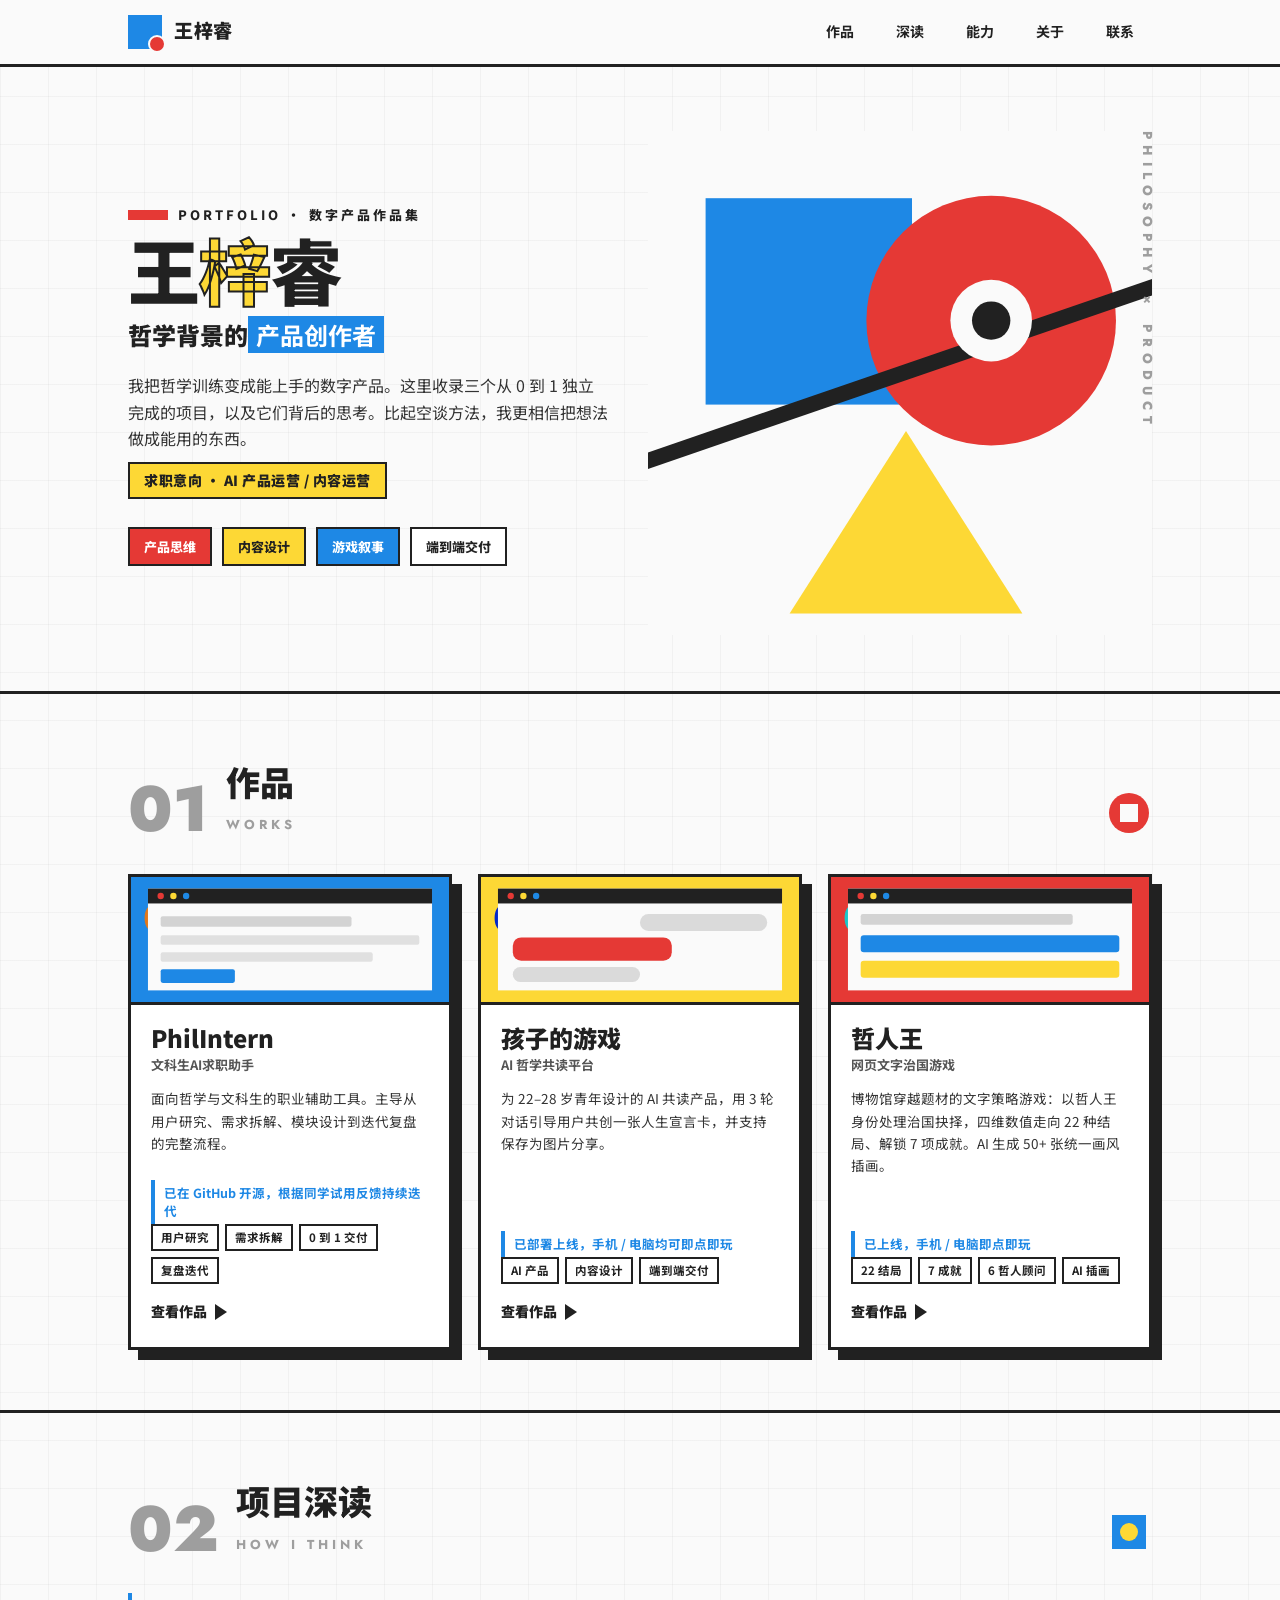
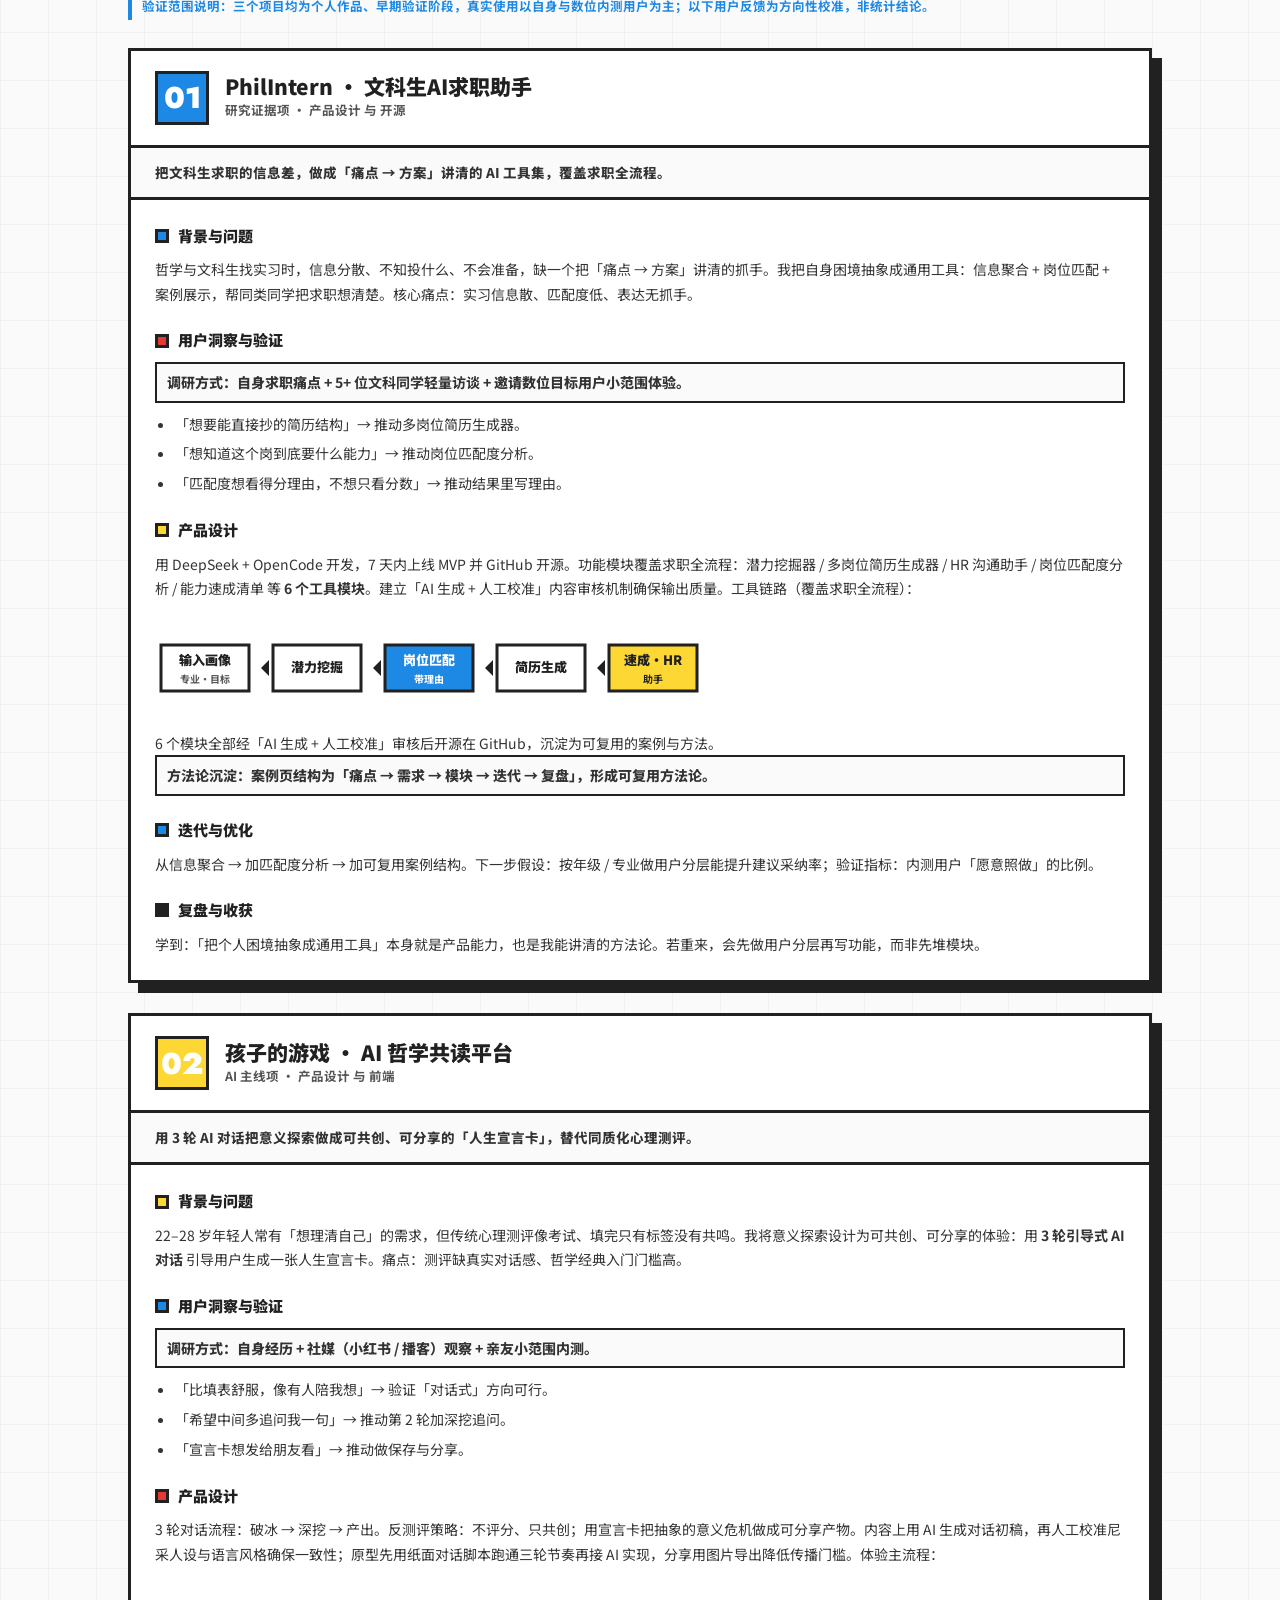
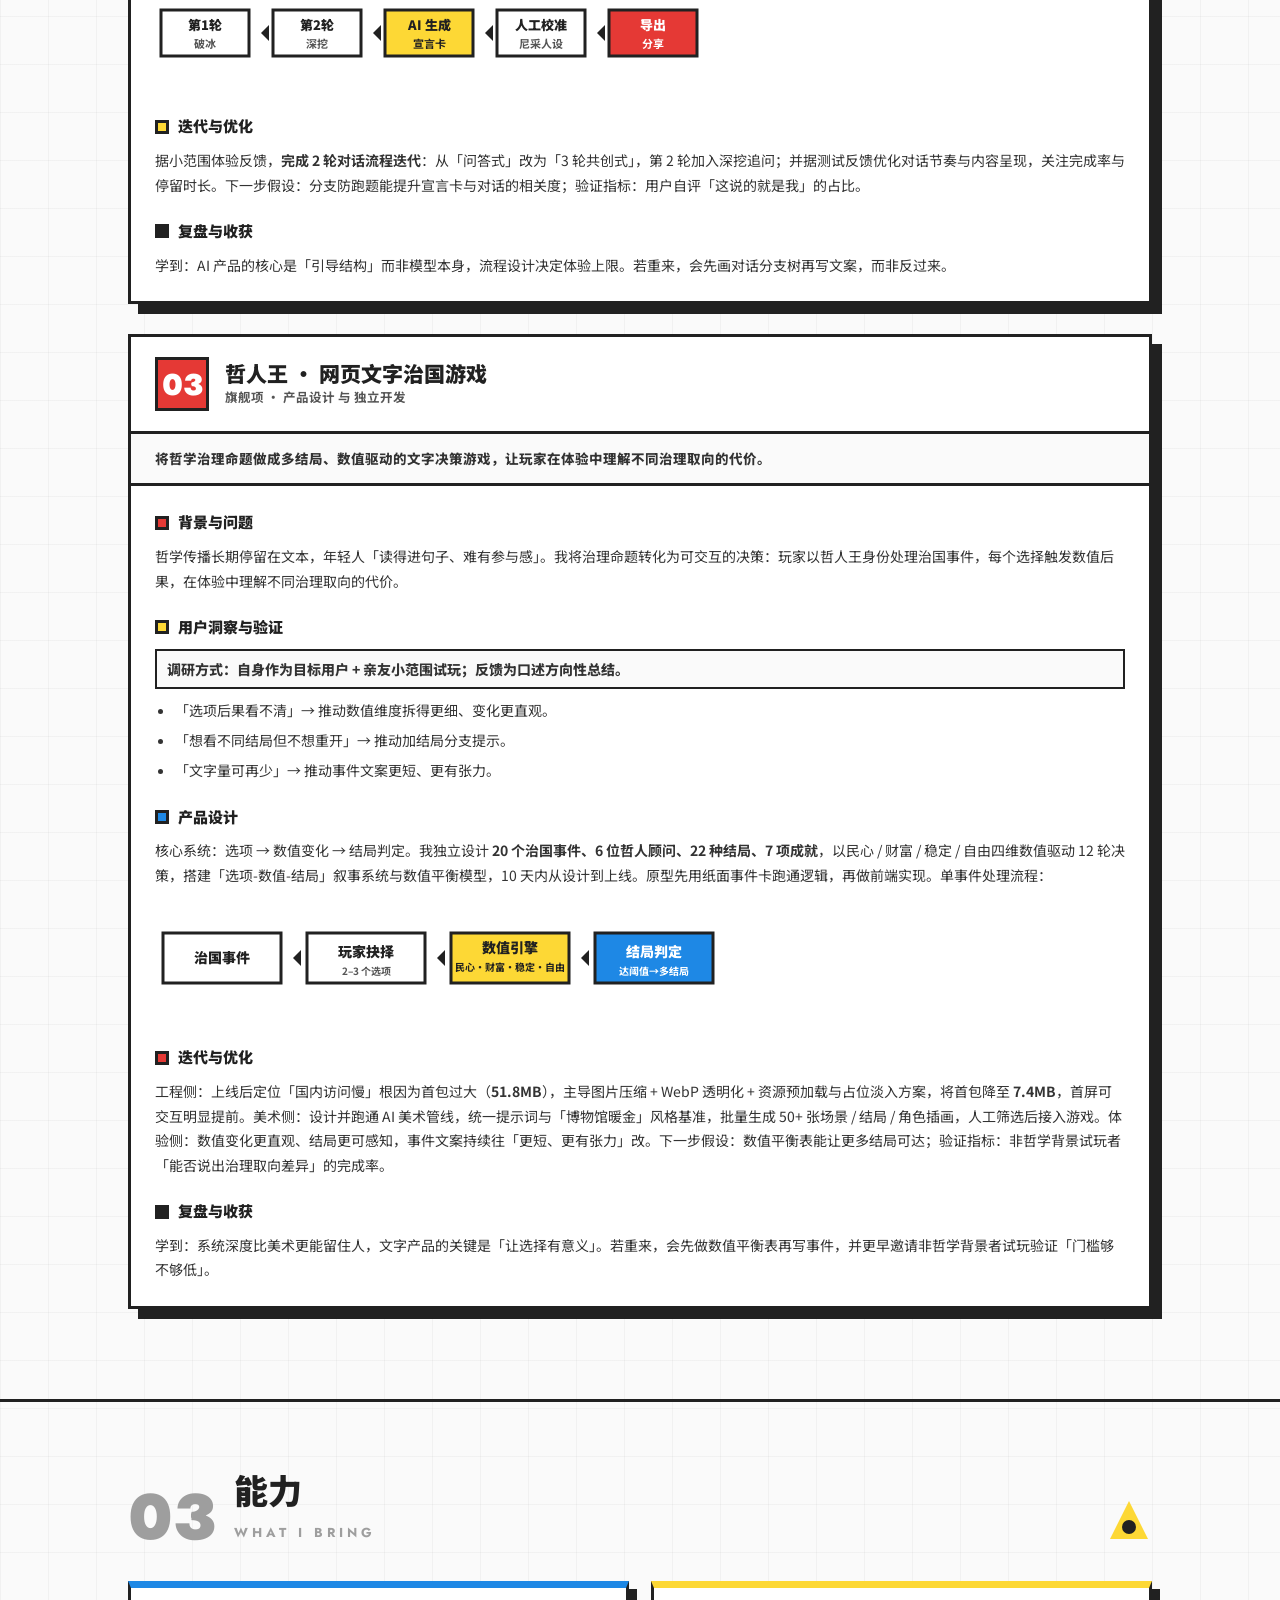
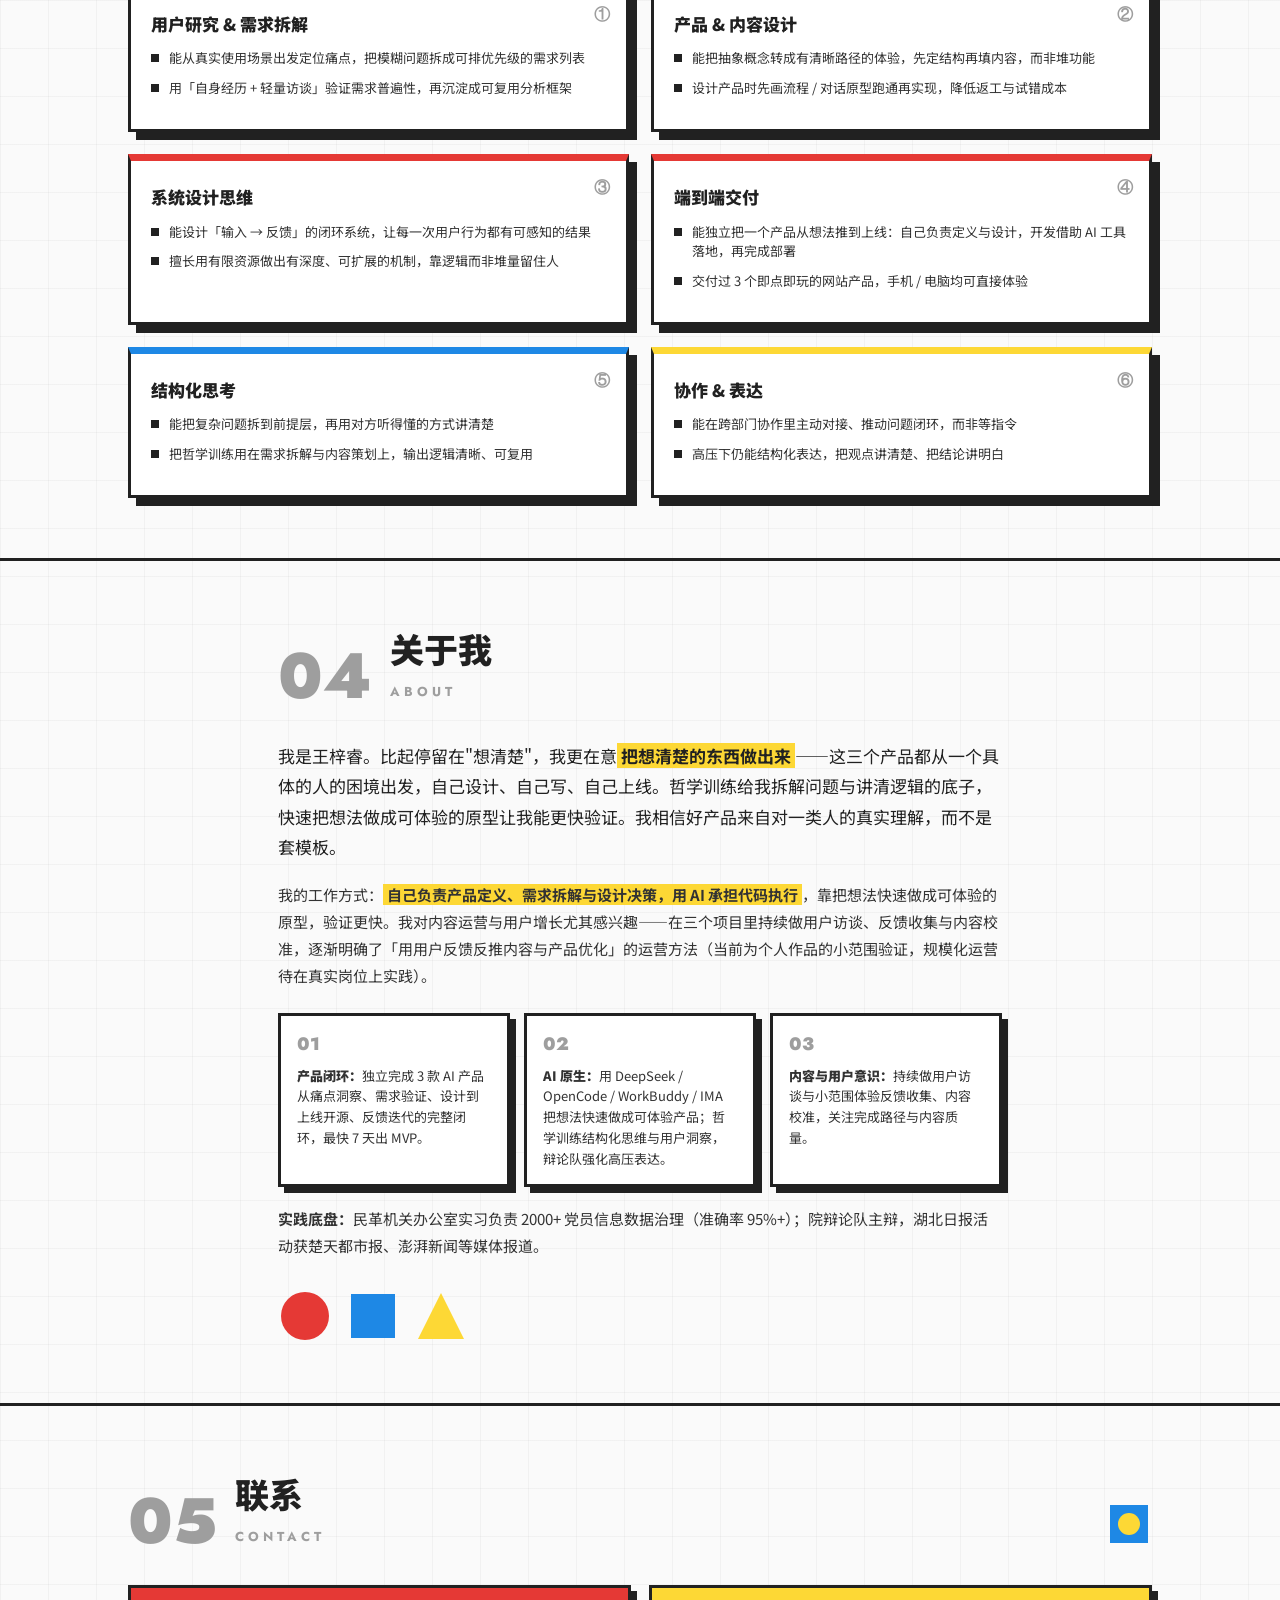
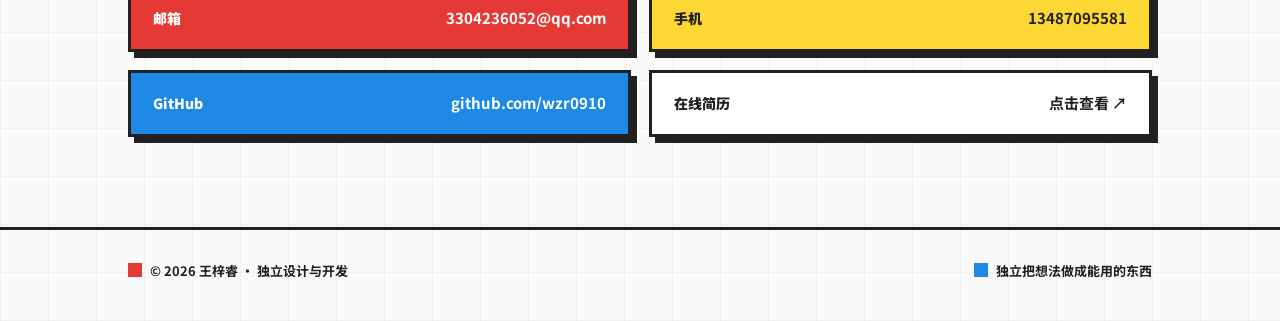
==== index.html @ 46f7797e "哲人王：21结局→22结局" ====
<!DOCTYPE html>
<html lang="zh-CN">
<head>
<meta charset="UTF-8" />
<meta name="viewport" content="width=device-width, initial-scale=1.0" />
<title>王梓睿 · 作品集</title>
<meta name="description" content="哲学背景的产品创作者，独立设计与开发三个从 0 到 1 的数字产品：PhilIntern 文科生AI求职助手、孩子的游戏 AI 共读、哲人王文字策略游戏。收录每个项目的背景、设计过程与复盘。" />
<link rel="icon" href="data:image/svg+xml,<svg xmlns='http://www.w3.org/2000/svg' viewBox='0 0 48 48'><rect width='48' height='48' fill='%23FAFAFA'/><rect x='8' y='8' width='22' height='22' fill='%231E88E5'/><circle cx='34' cy='34' r='10' fill='%23E53935'/></svg>" />
<link rel="preconnect" href="https://fonts.googleapis.com">
<link rel="preconnect" href="https://fonts.gstatic.com" crossorigin>
<link href="https://fonts.googleapis.com/css2?family=Jost:wght@400;500;600;700;800;900&family=Noto+Sans+SC:wght@400;500;700;900&display=swap" rel="stylesheet">
<style>
  :root{
    --red:#E53935; --yellow:#FDD835; --blue:#1E88E5;
    --ink:#212121; --paper:#FAFAFA; --gray:#9E9E9E;
  }
  *{box-sizing:border-box;margin:0;padding:0;}
  html{-webkit-text-size-adjust:100%;scroll-behavior:smooth;}
  body{
    background:var(--paper); color:var(--ink);
    font-family:"Noto Sans SC",-apple-system,BlinkMacSystemFont,"PingFang SC","Microsoft YaHei",sans-serif;
    line-height:1.65; -webkit-font-smoothing:antialiased; overflow-x:hidden;
    /* 严格网格系统：极淡参考线 */
    background-image:
      linear-gradient(rgba(33,33,33,.04) 1px, transparent 1px),
      linear-gradient(90deg, rgba(33,33,33,.04) 1px, transparent 1px);
    background-size:48px 48px;
  }
  .jost{font-family:"Jost","Noto Sans SC",sans-serif;}
  a{color:inherit;text-decoration:none;}
  .wrap{max-width:1080px;margin:0 auto;padding:0 28px;}

  /* ===== NAV ===== */
  .nav{position:sticky;top:0;z-index:30;background:var(--paper);border-bottom:3px solid var(--ink);}
  .nav-in{display:flex;align-items:center;justify-content:space-between;height:64px;}
  .brand{display:flex;align-items:center;gap:12px;font-weight:900;font-size:19px;letter-spacing:.5px;}
  .mark{width:34px;height:34px;position:relative;flex:none;}
  .mark .sq{position:absolute;inset:0;background:var(--blue);}
  .mark .ci{position:absolute;width:18px;height:18px;border-radius:50%;background:var(--red);right:-4px;bottom:-4px;border:2px solid var(--paper);}
  .brand-name{font-family:"Jost","Noto Sans SC",sans-serif;}
  .links{display:flex;gap:6px;}
  .links a{padding:9px 18px;font-weight:700;font-size:14px;position:relative;}
  .links a:hover{background:var(--yellow);}

  /* ===== HERO ===== */
  .hero{padding:64px 0 56px;position:relative;}
  .hero-in{display:grid;grid-template-columns:1fr 1.05fr;gap:40px;align-items:center;}
  .kicker{display:inline-flex;align-items:center;gap:10px;font-weight:800;font-size:13px;letter-spacing:3px;text-transform:uppercase;}
  .kicker .bar{width:40px;height:10px;background:var(--red);}
  .hero h1{font-family:"Jost","Noto Sans SC",sans-serif;font-weight:900;font-size:clamp(42px,6.5vw,72px);line-height:.98;letter-spacing:-1px;margin:14px 0 4px;}
  .hero h1 .yl{color:var(--yellow);-webkit-text-stroke:2px var(--ink);}
  .role-line{font-size:clamp(18px,2.4vw,24px);font-weight:900;margin-bottom:18px;}
  .role-line b{background:var(--blue);color:#fff;padding:1px 8px;}
  .lead{font-size:16px;max-width:480px;color:#333;}
  .tags{display:flex;gap:10px;flex-wrap:wrap;margin-top:26px;}
  .tag{font-weight:800;font-size:13px;padding:7px 14px;border:2px solid var(--ink);}
  .tag.r{background:var(--red);color:#fff;border-color:var(--ink);}
  .tag.y{background:var(--yellow);}
  .tag.b{background:var(--blue);color:#fff;}
  .tag.w{background:#fff;}
  .hero-art{position:relative;aspect-ratio:1/1;}
  .hero-art svg{width:100%;height:100%;display:block;}
  /* 侧边竖排文字 */
  .vtext{position:absolute;right:-6px;top:0;writing-mode:vertical-rl;font-family:"Jost",sans-serif;font-weight:800;letter-spacing:6px;font-size:13px;color:var(--gray);}

  /* ===== SECTION ===== */
  .sec{padding:60px 0;border-top:3px solid var(--ink);position:relative;}
  .sec-head{display:flex;align-items:flex-end;gap:18px;margin-bottom:38px;}
  .sec-no{font-family:"Jost",sans-serif;font-weight:900;font-size:clamp(40px,6vw,64px);line-height:.8;color:var(--gray);}
  .sec-tt{font-size:clamp(24px,3.4vw,34px);font-weight:900;}
  .sec-tt .en{display:block;font-family:"Jost",sans-serif;font-weight:700;font-size:13px;letter-spacing:4px;color:var(--gray);text-transform:uppercase;margin-top:4px;}
  .sec-shape{margin-left:auto;width:46px;height:46px;flex:none;}

  /* ===== WORKS ===== */
  .grid{display:grid;grid-template-columns:repeat(3,1fr);gap:26px;}
  .card{background:#fff;border:3px solid var(--ink);display:flex;flex-direction:column;
        box-shadow:10px 10px 0 var(--ink);transition:transform .18s ease, box-shadow .18s ease;}
  .card:hover{transform:translate(-4px,-4px);box-shadow:16px 16px 0 var(--ink);}
  .card-top{height:128px;position:relative;overflow:hidden;border-bottom:3px solid var(--ink);}
  .card-top .num{position:absolute;top:8px;left:12px;font-family:"Jost",sans-serif;font-weight:900;font-size:40px;color:#fff;mix-blend-mode:difference;}
  .card-body{padding:20px 20px 24px;display:flex;flex-direction:column;flex:1;}
  .card .ttl{font-size:24px;font-weight:900;line-height:1.1;}
  .card .sub{font-size:13px;font-weight:700;color:#555;margin:3px 0 12px;}
  .card .desc{font-size:13.5px;color:#333;flex:1;margin-bottom:14px;}
  .chips{display:flex;flex-wrap:wrap;gap:6px;margin-bottom:16px;}
  .chips span{font-size:11.5px;font-weight:700;border:2px solid var(--ink);padding:2px 8px;}
  .go{font-weight:900;font-size:14px;display:inline-flex;align-items:center;gap:8px;align-self:flex-start;}
  .go .ar{width:0;height:0;border-top:8px solid transparent;border-bottom:8px solid transparent;border-left:12px solid var(--ink);}

  /* ===== CAPS ===== */
  .grid-caps{display:grid;grid-template-columns:repeat(2,1fr);gap:22px;}
  .cap{background:#fff;border:3px solid var(--ink);border-top-width:7px;padding:22px 20px;position:relative;box-shadow:8px 8px 0 var(--ink);}
  .cap:hover{transform:translate(-3px,-3px);box-shadow:12px 12px 0 var(--ink);}
  .cap:nth-child(1){border-top-color:var(--blue);}
  .cap:nth-child(2){border-top-color:var(--yellow);}
  .cap:nth-child(3){border-top-color:var(--red);}
  .cap:nth-child(4){border-top-color:var(--red);}
  .cap:nth-child(5){border-top-color:var(--blue);}
  .cap:nth-child(6){border-top-color:var(--yellow);}
  .cap h4{font-size:17px;font-weight:900;margin-bottom:10px;}
  .cap ul{list-style:none;margin-top:2px;}
  .cap li{position:relative;padding-left:18px;font-size:13px;color:#333;margin-bottom:10px;line-height:1.5;}
  .cap li::before{content:"";position:absolute;left:0;top:6px;width:8px;height:8px;background:var(--ink);}
  .cap .idx{position:absolute;top:14px;right:16px;font-family:"Jost",sans-serif;font-weight:900;font-size:16px;color:var(--gray);}

  /* ===== ABOUT ===== */
  .about-in{max-width:780px;}
  .about p{font-size:17px;line-height:1.8;}
  .about .hl{background:var(--yellow);padding:0 4px;font-weight:700;}
  .about .acc{display:flex;gap:14px;flex-wrap:wrap;margin-top:30px;}
  .about .acc .b{width:54px;height:54px;flex:none;}

  /* ===== CONTACT ===== */
  .crows{display:grid;grid-template-columns:1fr 1fr;gap:18px;}
  .crow{display:flex;align-items:center;justify-content:space-between;border:3px solid var(--ink);padding:18px 22px;box-shadow:6px 6px 0 var(--ink);}
  .crow .k{font-weight:900;font-size:14px;}
  .crow .v{font-weight:700;font-size:15px;text-align:right;}
  .crow:nth-child(1){background:var(--red);color:#fff;}
  .crow:nth-child(2){background:var(--yellow);}
  .crow:nth-child(3){background:var(--blue);color:#fff;}
  .crow:nth-child(4){background:#fff;}

  footer{border-top:3px solid var(--ink);margin-top:30px;padding:30px 0 40px;}
  .foot-in{display:flex;justify-content:space-between;flex-wrap:wrap;gap:12px;font-weight:700;font-size:13px;}
  .foot-in .blk{display:flex;gap:8px;align-items:center;}
  .foot-in .d{width:14px;height:14px;}

  /* ===== 新增：求职意向 / 作品结果 / 关于补充 ===== */
  .intent{display:inline-block;font-weight:900;font-size:14px;letter-spacing:.5px;background:var(--yellow);border:2px solid var(--ink);padding:5px 14px;margin:10px 0 2px;}
  .edu{font-size:13px;font-weight:700;color:#555;margin:2px 0 0;}
  .result{font-size:12.5px;font-weight:700;color:var(--blue);border-left:4px solid var(--blue);padding:4px 0 4px 9px;margin:12px 0 0;line-height:1.45;}
  .about .about-2{font-size:15px;line-height:1.8;margin-top:18px;color:#333;}
  .adv-grid{display:grid;grid-template-columns:1fr 1fr 1fr;gap:14px;margin-top:24px;}
  .adv{background:#fff;border:3px solid var(--ink);padding:14px 16px;box-shadow:6px 6px 0 var(--ink);}
  .adv .adv-no{font-family:"Jost",sans-serif;font-weight:900;font-size:18px;color:var(--gray);}
  .adv p{font-size:13px;line-height:1.6;color:#333;margin-top:6px;}
  .adv b{font-weight:900;}

  /* ===== 项目深读 / 设计过程 ===== */
  .deep .case{border:3px solid var(--ink);background:#fff;box-shadow:10px 10px 0 var(--ink);margin-bottom:30px;overflow:hidden;}
  .deep .case-h{display:flex;align-items:center;gap:16px;padding:20px 24px;border-bottom:3px solid var(--ink);}
  .deep .case-h .no{font-family:"Jost",sans-serif;font-weight:900;font-size:30px;color:#fff;width:54px;height:54px;display:flex;align-items:center;justify-content:center;flex:none;border:3px solid var(--ink);}
  .deep .case-h .t{font-size:21px;font-weight:900;line-height:1.15;}
  .deep .case-h .s{font-size:12.5px;font-weight:700;color:#555;margin-top:2px;}
  .deep .case-b{padding:24px;}
  .deep .blk{margin-bottom:22px;}
  .deep .blk:last-child{margin-bottom:0;}
  .deep .blk-h{display:flex;align-items:center;gap:9px;font-weight:900;font-size:15px;margin-bottom:9px;}
  .deep .blk-h .dot{width:14px;height:14px;flex:none;border:3px solid var(--ink);}
  .deep .blk p{font-size:14px;line-height:1.75;color:#333;}
  .deep .blk ul{margin:6px 0 0;padding-left:20px;}
  .deep .blk li{font-size:14px;line-height:1.7;color:#333;margin-bottom:6px;}
  .deep .flow{width:100%;max-width:560px;height:auto;margin:6px 0 4px;display:block;}
  .deep .note{font-size:12.5px;font-weight:700;color:var(--blue);border-left:4px solid var(--blue);padding:4px 0 4px 10px;margin:10px 0 0;line-height:1.5;}
  .deep .honest{background:var(--yellow);border:3px solid var(--ink);padding:16px 20px;box-shadow:8px 8px 0 var(--ink);font-size:13.5px;line-height:1.7;margin-bottom:30px;}
  .deep .honest b{font-weight:900;}
  /* 深读项链接条（速览卡精简为：一句定位 + 入口） */
  .deep .deep-link{display:flex;justify-content:space-between;align-items:center;gap:14px;flex-wrap:wrap;border-bottom:3px solid var(--ink);background:var(--paper);padding:14px 24px;}
  .deep .deep-link .dl-pos{font-size:13.5px;font-weight:800;color:#333;flex:1;min-width:200px;line-height:1.55;}
  .deep .cta-row{display:flex;gap:12px;flex-wrap:wrap;align-items:center;}
  .deep .cta{display:inline-flex;align-items:center;gap:8px;font-weight:900;font-size:13px;text-decoration:none;border:3px solid var(--ink);padding:9px 15px;box-shadow:4px 4px 0 var(--ink);transition:transform .15s ease,box-shadow .15s ease;}
  .deep .cta:hover{transform:translate(-2px,-2px);box-shadow:6px 6px 0 var(--ink);}
  .deep .cta.r{background:var(--red);color:#fff;}
  .deep .cta.b{background:var(--blue);color:#fff;}
  .deep .cta.y{background:var(--yellow);color:var(--ink);}
  .deep .cta .ar{width:0;height:0;border-top:7px solid transparent;border-bottom:7px solid transparent;border-left:10px solid currentColor;}
  .deep .method{font-size:12.5px;font-weight:800;color:#555;background:#FAFAFA;border:2px solid var(--ink);padding:6px 10px;margin-bottom:10px;line-height:1.5;}
  @media(max-width:880px){
    .deep .case-h .t{font-size:18px;}
    .hero-in{grid-template-columns:1fr;gap:36px;}
    .hero-art{max-width:360px;}
    .grid,.grid-caps,.adv-grid{grid-template-columns:1fr;}
    .crows{grid-template-columns:1fr;}
    .nav-in{flex-direction:column;height:auto;align-items:stretch;gap:4px;padding:10px 0;}
    .links{display:flex;flex-wrap:nowrap;overflow-x:auto;width:100%;border-top:3px solid var(--ink);padding-top:8px;}
    .links a{border-left:2px solid var(--ink);flex:none;white-space:nowrap;}
    .vtext{display:none;}
  }
</style>
</head>
<body>

  <header class="nav">
    <div class="wrap nav-in">
      <div class="brand"><span class="mark"><span class="sq"></span><span class="ci"></span></span><span class="brand-name">王梓睿</span></div>
      <nav class="links">
        <a href="#works">作品</a>
        <a href="#deep">深读</a>
        <a href="#caps">能力</a>
        <a href="#about">关于</a>
        <a href="#contact">联系</a>
      </nav>
    </div>
  </header>

  <section class="hero">
    <div class="wrap hero-in">
      <div class="hero-text">
        <span class="kicker"><span class="bar"></span>PORTFOLIO · 数字产品作品集</span>
        <h1 class="jost">王<span class="yl">梓</span>睿</h1>
        <p class="role-line">哲学背景的<b>产品创作者</b></p>
        <p class="lead">我把哲学训练变成能上手的数字产品。这里收录三个从 0 到 1 独立完成的项目，以及它们背后的思考。比起空谈方法，我更相信把想法做成能用的东西。</p>
        <p class="intent">求职意向 · AI 产品运营 / 内容运营</p>
        <div class="tags">
          <span class="tag r">产品思维</span>
          <span class="tag y">内容设计</span>
          <span class="tag b">游戏叙事</span>
          <span class="tag w">端到端交付</span>
        </div>
      </div>
      <div class="hero-art">
        <span class="vtext jost">PHILOSOPHY × PRODUCT</span>
        <svg viewBox="0 0 420 420" role="img" aria-label="包豪斯几何构成">
          <!-- 网格底 -->
          <rect x="0" y="0" width="420" height="420" fill="#FAFAFA"/>
          <!-- 蓝色正方形：稳定/秩序 -->
          <rect x="48" y="56" width="172" height="172" fill="#1E88E5"/>
          <!-- 红色圆形：无限/运动 -->
          <circle cx="286" cy="158" r="104" fill="#E53935"/>
          <!-- 黄色三角形：方向/张力 -->
          <polygon points="118,402 312,402 215,250" fill="#FDD835"/>
          <!-- 黑色对角线：动态 -->
          <rect x="-30" y="196" width="500" height="13" fill="#212121" transform="rotate(-19 210 202)"/>
          <!-- 白色小圆：对比细节 -->
          <circle cx="286" cy="158" r="34" fill="#FAFAFA"/>
          <circle cx="286" cy="158" r="16" fill="#212121"/>
        </svg>
      </div>
    </div>
  </section>

  <section class="sec" id="works">
    <div class="wrap">
      <div class="sec-head">
        <span class="sec-no jost">01</span>
        <span class="sec-tt">作品<span class="en">Works</span></span>
        <svg class="sec-shape" viewBox="0 0 46 46"><circle cx="23" cy="23" r="20" fill="#E53935"/><rect x="14" y="14" width="18" height="18" fill="#FAFAFA"/></svg>
      </div>
      <div class="grid">

        <a class="card" href="https://wzr0910.github.io/hub" target="_blank" rel="noopener">
          <div class="card-top" style="background:var(--blue);">
            <span class="num jost">01</span>
            <svg viewBox="0 0 300 128" preserveAspectRatio="xMidYMid slice" style="position:absolute;inset:0;width:100%;height:100%;">
              <rect x="16" y="16" width="268" height="96" fill="#FAFAFA"/>
              <rect x="16" y="16" width="268" height="14" fill="#212121"/>
              <circle cx="28" cy="23" r="3" fill="#E53935"/><circle cx="40" cy="23" r="3" fill="#FDD835"/><circle cx="52" cy="23" r="3" fill="#1E88E5"/>
              <rect x="28" y="42" width="180" height="10" rx="2" fill="#212121" opacity=".18"/>
              <rect x="28" y="60" width="244" height="9" rx="2" fill="#212121" opacity=".12"/>
              <rect x="28" y="76" width="200" height="9" rx="2" fill="#212121" opacity=".12"/>
              <rect x="28" y="92" width="70" height="13" rx="2" fill="#1E88E5"/>
            </svg>
          </div>
          <div class="card-body">
            <div class="ttl">PhilIntern</div>
            <div class="sub">文科生AI求职助手</div>
            <p class="desc">面向哲学与文科生的职业辅助工具。主导从用户研究、需求拆解、模块设计到迭代复盘的完整流程。</p>
            <p class="result">已在 GitHub 开源，根据同学试用反馈持续迭代</p>
            <div class="chips"><span>用户研究</span><span>需求拆解</span><span>0 到 1 交付</span><span>复盘迭代</span></div>
            <span class="go">查看作品 <span class="ar"></span></span>
          </div>
        </a>

        <a class="card" href="https://wzr0910.github.io/child-game" target="_blank" rel="noopener">
          <div class="card-top" style="background:var(--yellow);">
            <span class="num jost">02</span>
            <svg viewBox="0 0 300 128" preserveAspectRatio="xMidYMid slice" style="position:absolute;inset:0;width:100%;height:100%;">
              <rect x="16" y="16" width="268" height="96" fill="#FAFAFA"/>
              <rect x="16" y="16" width="268" height="14" fill="#212121"/>
              <circle cx="28" cy="23" r="3" fill="#E53935"/><circle cx="40" cy="23" r="3" fill="#FDD835"/><circle cx="52" cy="23" r="3" fill="#1E88E5"/>
              <rect x="150" y="40" width="120" height="16" rx="8" fill="#212121" opacity=".15"/>
              <rect x="30" y="62" width="150" height="22" rx="8" fill="#E53935"/>
              <rect x="30" y="90" width="120" height="14" rx="7" fill="#212121" opacity=".15"/>
            </svg>
          </div>
          <div class="card-body">
            <div class="ttl">孩子的游戏</div>
            <div class="sub">AI 哲学共读平台</div>
            <p class="desc">为 22–28 岁青年设计的 AI 共读产品，用 3 轮对话引导用户共创一张人生宣言卡，并支持保存为图片分享。</p>
            <p class="result">已部署上线，手机 / 电脑均可即点即玩</p>
            <div class="chips"><span>AI 产品</span><span>内容设计</span><span>端到端交付</span></div>
            <span class="go">查看作品 <span class="ar"></span></span>
          </div>
        </a>

        <a class="card" href="https://wzr0910.github.io/philosopher-king" target="_blank" rel="noopener">
          <div class="card-top" style="background:var(--red);">
            <span class="num jost">03</span>
            <svg viewBox="0 0 300 128" preserveAspectRatio="xMidYMid slice" style="position:absolute;inset:0;width:100%;height:100%;">
              <rect x="16" y="16" width="268" height="96" fill="#FAFAFA"/>
              <rect x="16" y="16" width="268" height="14" fill="#212121"/>
              <circle cx="28" cy="23" r="3" fill="#E53935"/><circle cx="40" cy="23" r="3" fill="#FDD835"/><circle cx="52" cy="23" r="3" fill="#1E88E5"/>
              <rect x="28" y="40" width="200" height="10" rx="2" fill="#212121" opacity=".18"/>
              <rect x="28" y="60" width="244" height="16" rx="3" fill="#1E88E5"/>
              <rect x="28" y="84" width="244" height="16" rx="3" fill="#FDD835"/>
            </svg>
          </div>
          <div class="card-body">
            <div class="ttl">哲人王</div>
            <div class="sub">网页文字治国游戏</div>
            <p class="desc">博物馆穿越题材的文字策略游戏：以哲人王身份处理治国抉择，四维数值走向 22 种结局、解锁 7 项成就。AI 生成 50+ 张统一画风插画。</p>
            <p class="result">已上线，手机 / 电脑即点即玩</p>
            <div class="chips"><span>22 结局</span><span>7 成就</span><span>6 哲人顾问</span><span>AI 插画</span></div>
            <span class="go">查看作品 <span class="ar"></span></span>
          </div>
        </a>

      </div>
    </div>
  </section>

  <section class="sec deep" id="deep">
    <div class="wrap">
      <div class="sec-head">
        <span class="sec-no jost">02</span>
        <span class="sec-tt">项目深读<span class="en">How I think</span></span>
        <svg class="sec-shape" viewBox="0 0 46 46"><rect x="6" y="6" width="34" height="34" fill="#1E88E5"/><circle cx="23" cy="23" r="9" fill="#FDD835"/></svg>
      </div>

      <div class="note" style="margin-bottom:28px;">验证范围说明：三个项目均为个人作品、早期验证阶段，真实使用以自身与数位内测用户为主；以下用户反馈为方向性校准，非统计结论。</div>

      <div class="case">
        <div class="case-h">
          <span class="no" style="background:var(--blue);">01</span>
          <div><div class="t">PhilIntern · 文科生AI求职助手</div><div class="s">研究证据项 · 产品设计 与 开源</div></div>
        </div>
        <div class="deep-link">
          <span class="dl-pos">把文科生求职的信息差，做成「痛点 → 方案」讲清的 AI 工具集，覆盖求职全流程。</span>
        </div>
        <div class="case-b">
          <div class="blk">
            <div class="blk-h"><span class="dot" style="background:var(--blue);"></span>背景与问题</div>
            <p>哲学与文科生找实习时，信息分散、不知投什么、不会准备，缺一个把「痛点 → 方案」讲清的抓手。我把自身困境抽象成通用工具：信息聚合 + 岗位匹配 + 案例展示，帮同类同学把求职想清楚。核心痛点：实习信息散、匹配度低、表达无抓手。</p>
          </div>
          <div class="blk">
            <div class="blk-h"><span class="dot" style="background:var(--red);"></span>用户洞察与验证</div>
            <p class="method">调研方式：自身求职痛点 + <b>5+ 位文科同学轻量访谈</b> + 邀请数位目标用户小范围体验。</p>
            <ul>
              <li>「想要能直接抄的简历结构」→ 推动多岗位简历生成器。</li>
              <li>「想知道这个岗到底要什么能力」→ 推动岗位匹配度分析。</li>
              <li>「匹配度想看得分理由，不想只看分数」→ 推动结果里写理由。</li>
            </ul>
          </div>
          <div class="blk">
            <div class="blk-h"><span class="dot" style="background:var(--yellow);"></span>产品设计</div>
            <p>用 DeepSeek + OpenCode 开发，7 天内上线 MVP 并 GitHub 开源。功能模块覆盖求职全流程：潜力挖掘器 / 多岗位简历生成器 / HR 沟通助手 / 岗位匹配度分析 / 能力速成清单 等 <b>6 个工具模块</b>。建立「AI 生成 + 人工校准」内容审核机制确保输出质量。工具链路（覆盖求职全流程）：</p>
            <svg class="flow" viewBox="0 0 560 120" role="img" aria-label="PhilIntern 工具链路">
              <rect x="6" y="38" width="88" height="46" fill="#fff" stroke="#212121" stroke-width="3"/>
              <text x="50" y="58" font-size="13" font-weight="900" text-anchor="middle" fill="#212121">输入画像</text>
              <text x="50" y="76" font-size="10" font-weight="700" text-anchor="middle" fill="#555">专业·目标</text>
              <rect x="118" y="38" width="88" height="46" fill="#fff" stroke="#212121" stroke-width="3"/>
              <text x="162" y="65" font-size="13" font-weight="900" text-anchor="middle" fill="#212121">潜力挖掘</text>
              <rect x="230" y="38" width="88" height="46" fill="#1E88E5" stroke="#212121" stroke-width="3"/>
              <text x="274" y="58" font-size="13" font-weight="900" text-anchor="middle" fill="#fff">岗位匹配</text>
              <text x="274" y="76" font-size="10" font-weight="700" text-anchor="middle" fill="#fff">带理由</text>
              <rect x="342" y="38" width="88" height="46" fill="#fff" stroke="#212121" stroke-width="3"/>
              <text x="386" y="65" font-size="13" font-weight="900" text-anchor="middle" fill="#212121">简历生成</text>
              <rect x="454" y="38" width="88" height="46" fill="#FDD835" stroke="#212121" stroke-width="3"/>
              <text x="498" y="58" font-size="13" font-weight="900" text-anchor="middle" fill="#212121">速成·HR</text>
              <text x="498" y="76" font-size="10" font-weight="700" text-anchor="middle" fill="#212121">助手</text>
              <polygon points="94,61 114,61 114,53 106,61 114,69 114,61" fill="#212121"/>
              <polygon points="206,61 226,61 226,53 218,61 226,69 226,61" fill="#212121"/>
              <polygon points="318,61 338,61 338,53 330,61 338,69 338,61" fill="#212121"/>
              <polygon points="430,61 450,61 450,53 442,61 450,69 450,61" fill="#212121"/>
            </svg>
            <p>6 个模块全部经「AI 生成 + 人工校准」审核后开源在 GitHub，沉淀为可复用的案例与方法。</p>
            <p class="method">方法论沉淀：案例页结构为「痛点 → 需求 → 模块 → 迭代 → 复盘」，形成可复用方法论。</p>
          </div>
          <div class="blk">
            <div class="blk-h"><span class="dot" style="background:var(--blue);"></span>迭代与优化</div>
            <p>从信息聚合 → 加匹配度分析 → 加可复用案例结构。下一步假设：按年级 / 专业做用户分层能提升建议采纳率；验证指标：内测用户「愿意照做」的比例。</p>
          </div>
          <div class="blk">
            <div class="blk-h"><span class="dot" style="background:var(--ink);"></span>复盘与收获</div>
            <p>学到：「把个人困境抽象成通用工具」本身就是产品能力，也是我能讲清的方法论。若重来，会先做用户分层再写功能，而非先堆模块。</p>
          </div>
        </div>
      </div>

      <div class="case">
        <div class="case-h">
          <span class="no" style="background:var(--yellow);">02</span>
          <div><div class="t">孩子的游戏 · AI 哲学共读平台</div><div class="s">AI 主线项 · 产品设计 与 前端</div></div>
        </div>
        <div class="deep-link">
          <span class="dl-pos">用 3 轮 AI 对话把意义探索做成可共创、可分享的「人生宣言卡」，替代同质化心理测评。</span>
        </div>
        <div class="case-b">
          <div class="blk">
            <div class="blk-h"><span class="dot" style="background:var(--yellow);"></span>背景与问题</div>
            <p>22–28 岁年轻人常有「想理清自己」的需求，但传统心理测评像考试、填完只有标签没有共鸣。我将意义探索设计为可共创、可分享的体验：用 <b>3 轮引导式 AI 对话</b> 引导用户生成一张人生宣言卡。痛点：测评缺真实对话感、哲学经典入门门槛高。</p>
          </div>
          <div class="blk">
            <div class="blk-h"><span class="dot" style="background:var(--blue);"></span>用户洞察与验证</div>
            <p class="method">调研方式：自身经历 + 社媒（小红书 / 播客）观察 + 亲友小范围内测。</p>
            <ul>
              <li>「比填表舒服，像有人陪我想」→ 验证「对话式」方向可行。</li>
              <li>「希望中间多追问我一句」→ 推动第 2 轮加深挖追问。</li>
              <li>「宣言卡想发给朋友看」→ 推动做保存与分享。</li>
            </ul>
          </div>
          <div class="blk">
            <div class="blk-h"><span class="dot" style="background:var(--red);"></span>产品设计</div>
            <p>3 轮对话流程：破冰 → 深挖 → 产出。反测评策略：不评分、只共创；用宣言卡把抽象的意义危机做成可分享产物。内容上用 AI 生成对话初稿，再人工校准尼采人设与语言风格确保一致性；原型先用纸面对话脚本跑通三轮节奏再接 AI 实现，分享用图片导出降低传播门槛。体验主流程：</p>
            <svg class="flow" viewBox="0 0 560 120" role="img" aria-label="孩子的游戏对话主流程">
              <rect x="6" y="38" width="88" height="46" fill="#fff" stroke="#212121" stroke-width="3"/>
              <text x="50" y="58" font-size="13" font-weight="900" text-anchor="middle" fill="#212121">第1轮</text>
              <text x="50" y="76" font-size="11" font-weight="700" text-anchor="middle" fill="#555">破冰</text>
              <rect x="118" y="38" width="88" height="46" fill="#fff" stroke="#212121" stroke-width="3"/>
              <text x="162" y="58" font-size="13" font-weight="900" text-anchor="middle" fill="#212121">第2轮</text>
              <text x="162" y="76" font-size="11" font-weight="700" text-anchor="middle" fill="#555">深挖</text>
              <rect x="230" y="38" width="88" height="46" fill="#FDD835" stroke="#212121" stroke-width="3"/>
              <text x="274" y="58" font-size="13" font-weight="900" text-anchor="middle" fill="#212121">AI 生成</text>
              <text x="274" y="76" font-size="11" font-weight="700" text-anchor="middle" fill="#212121">宣言卡</text>
              <rect x="342" y="38" width="88" height="46" fill="#fff" stroke="#212121" stroke-width="3"/>
              <text x="386" y="58" font-size="13" font-weight="900" text-anchor="middle" fill="#212121">人工校准</text>
              <text x="386" y="76" font-size="11" font-weight="700" text-anchor="middle" fill="#555">尼采人设</text>
              <rect x="454" y="38" width="88" height="46" fill="#E53935" stroke="#212121" stroke-width="3"/>
              <text x="498" y="58" font-size="13" font-weight="900" text-anchor="middle" fill="#fff">导出</text>
              <text x="498" y="76" font-size="11" font-weight="700" text-anchor="middle" fill="#fff">分享</text>
              <polygon points="94,61 114,61 114,53 106,61 114,69 114,61" fill="#212121"/>
              <polygon points="206,61 226,61 226,53 218,61 226,69 226,61" fill="#212121"/>
              <polygon points="318,61 338,61 338,53 330,61 338,69 338,61" fill="#212121"/>
              <polygon points="430,61 450,61 450,53 442,61 450,69 450,61" fill="#212121"/>
            </svg>
          </div>
          <div class="blk">
            <div class="blk-h"><span class="dot" style="background:var(--yellow);"></span>迭代与优化</div>
            <p>据小范围体验反馈，<b>完成 2 轮对话流程迭代</b>：从「问答式」改为「3 轮共创式」，第 2 轮加入深挖追问；并据测试反馈优化对话节奏与内容呈现，关注完成率与停留时长。下一步假设：分支防跑题能提升宣言卡与对话的相关度；验证指标：用户自评「这说的就是我」的占比。</p>
          </div>
          <div class="blk">
            <div class="blk-h"><span class="dot" style="background:var(--ink);"></span>复盘与收获</div>
            <p>学到：AI 产品的核心是「引导结构」而非模型本身，流程设计决定体验上限。若重来，会先画对话分支树再写文案，而非反过来。</p>
          </div>
        </div>
      </div>

      <div class="case">
        <div class="case-h">
          <span class="no" style="background:var(--red);">03</span>
          <div><div class="t">哲人王 · 网页文字治国游戏</div><div class="s">旗舰项 · 产品设计 与 独立开发</div></div>
        </div>
        <div class="deep-link">
          <span class="dl-pos">将哲学治理命题做成多结局、数值驱动的文字决策游戏，让玩家在体验中理解不同治理取向的代价。</span>
        </div>
        <div class="case-b">
          <div class="blk">
            <div class="blk-h"><span class="dot" style="background:var(--red);"></span>背景与问题</div>
            <p>哲学传播长期停留在文本，年轻人「读得进句子、难有参与感」。我将治理命题转化为可交互的决策：玩家以哲人王身份处理治国事件，每个选择触发数值后果，在体验中理解不同治理取向的代价。</p>
          </div>
          <div class="blk">
            <div class="blk-h"><span class="dot" style="background:var(--yellow);"></span>用户洞察与验证</div>
            <p class="method">调研方式：自身作为目标用户 + 亲友小范围试玩；反馈为口述方向性总结。</p>
            <ul>
              <li>「选项后果看不清」→ 推动数值维度拆得更细、变化更直观。</li>
              <li>「想看不同结局但不想重开」→ 推动加结局分支提示。</li>
              <li>「文字量可再少」→ 推动事件文案更短、更有张力。</li>
            </ul>
          </div>
          <div class="blk">
            <div class="blk-h"><span class="dot" style="background:var(--blue);"></span>产品设计</div>
            <p>核心系统：选项 → 数值变化 → 结局判定。我独立设计 <b>20 个治国事件、6 位哲人顾问、22 种结局、7 项成就</b>，以民心 / 财富 / 稳定 / 自由四维数值驱动 12 轮决策，搭建「选项-数值-结局」叙事系统与数值平衡模型，10 天内从设计到上线。原型先用纸面事件卡跑通逻辑，再做前端实现。单事件处理流程：</p>
            <svg class="flow" viewBox="0 0 560 130" role="img" aria-label="哲人王单事件处理流程">
              <rect x="8" y="40" width="118" height="50" fill="#fff" stroke="#212121" stroke-width="3"/>
              <text x="67" y="70" font-size="14" font-weight="900" text-anchor="middle" fill="#212121">治国事件</text>
              <rect x="152" y="40" width="118" height="50" fill="#fff" stroke="#212121" stroke-width="3"/>
              <text x="211" y="64" font-size="14" font-weight="900" text-anchor="middle" fill="#212121">玩家抉择</text>
              <text x="211" y="82" font-size="10" font-weight="700" text-anchor="middle" fill="#555">2–3 个选项</text>
              <rect x="296" y="40" width="118" height="50" fill="#FDD835" stroke="#212121" stroke-width="3"/>
              <text x="355" y="60" font-size="14" font-weight="900" text-anchor="middle" fill="#212121">数值引擎</text>
              <text x="355" y="78" font-size="10" font-weight="700" text-anchor="middle" fill="#212121">民心·财富·稳定·自由</text>
              <rect x="440" y="40" width="118" height="50" fill="#1E88E5" stroke="#212121" stroke-width="3"/>
              <text x="499" y="64" font-size="14" font-weight="900" text-anchor="middle" fill="#fff">结局判定</text>
              <text x="499" y="82" font-size="10" font-weight="700" text-anchor="middle" fill="#fff">达阈值→多结局</text>
              <polygon points="126,65 146,65 146,57 138,65 146,73 146,65" fill="#212121"/>
              <polygon points="270,65 290,65 290,57 282,65 290,73 290,65" fill="#212121"/>
              <polygon points="414,65 434,65 434,57 426,65 434,73 434,65" fill="#212121"/>
            </svg>
          </div>
          <div class="blk">
            <div class="blk-h"><span class="dot" style="background:var(--red);"></span>迭代与优化</div>
            <p>工程侧：上线后定位「国内访问慢」根因为首包过大（<b>51.8MB</b>），主导图片压缩 + WebP 透明化 + 资源预加载与占位淡入方案，将首包降至 <b>7.4MB</b>，首屏可交互明显提前。美术侧：设计并跑通 AI 美术管线，统一提示词与「博物馆暖金」风格基准，批量生成 50+ 张场景 / 结局 / 角色插画，人工筛选后接入游戏。体验侧：数值变化更直观、结局更可感知，事件文案持续往「更短、更有张力」改。下一步假设：数值平衡表能让更多结局可达；验证指标：非哲学背景试玩者「能否说出治理取向差异」的完成率。</p>
          </div>
          <div class="blk">
            <div class="blk-h"><span class="dot" style="background:var(--ink);"></span>复盘与收获</div>
            <p>学到：系统深度比美术更能留住人，文字产品的关键是「让选择有意义」。若重来，会先做数值平衡表再写事件，并更早邀请非哲学背景者试玩验证「门槛够不够低」。</p>
          </div>
        </div>
      </div>

    </div>
  </section>

  <section class="sec" id="caps">
    <div class="wrap">
      <div class="sec-head">
        <span class="sec-no jost">03</span>
        <span class="sec-tt">能力<span class="en">What I bring</span></span>
        <svg class="sec-shape" viewBox="0 0 46 46"><polygon points="23,4 42,42 4,42" fill="#FDD835"/><circle cx="23" cy="30" r="7" fill="#212121"/></svg>
      </div>
      <div class="grid-caps">
        <div class="cap">
          <span class="idx jost">①</span>
          <h4>用户研究 & 需求拆解</h4>
          <ul>
            <li>能从真实使用场景出发定位痛点，把模糊问题拆成可排优先级的需求列表</li>
            <li>用「自身经历 + 轻量访谈」验证需求普遍性，再沉淀成可复用分析框架</li>
          </ul>
        </div>
        <div class="cap">
          <span class="idx jost">②</span>
          <h4>产品 & 内容设计</h4>
          <ul>
            <li>能把抽象概念转成有清晰路径的体验，先定结构再填内容，而非堆功能</li>
            <li>设计产品时先画流程 / 对话原型跑通再实现，降低返工与试错成本</li>
          </ul>
        </div>
        <div class="cap">
          <span class="idx jost">③</span>
          <h4>系统设计思维</h4>
          <ul>
            <li>能设计「输入 → 反馈」的闭环系统，让每一次用户行为都有可感知的结果</li>
            <li>擅长用有限资源做出有深度、可扩展的机制，靠逻辑而非堆量留住人</li>
          </ul>
        </div>
        <div class="cap">
          <span class="idx jost">④</span>
          <h4>端到端交付</h4>
          <ul>
            <li>能独立把一个产品从想法推到上线：自己负责定义与设计，开发借助 AI 工具落地，再完成部署</li>
            <li>交付过 3 个即点即玩的网站产品，手机 / 电脑均可直接体验</li>
          </ul>
        </div>
        <div class="cap">
          <span class="idx jost">⑤</span>
          <h4>结构化思考</h4>
          <ul>
            <li>能把复杂问题拆到前提层，再用对方听得懂的方式讲清楚</li>
            <li>把哲学训练用在需求拆解与内容策划上，输出逻辑清晰、可复用</li>
          </ul>
        </div>
        <div class="cap">
          <span class="idx jost">⑥</span>
          <h4>协作 & 表达</h4>
          <ul>
            <li>能在跨部门协作里主动对接、推动问题闭环，而非等指令</li>
            <li>高压下仍能结构化表达，把观点讲清楚、把结论讲明白</li>
          </ul>
        </div>
      </div>
    </div>
  </section>

  <section class="sec" id="about">
    <div class="wrap about-in">
      <div class="sec-head">
        <span class="sec-no jost">04</span>
        <span class="sec-tt">关于我<span class="en">About</span></span>
      </div>
      <div class="about-in about">
        <p>我是王梓睿。比起停留在"想清楚"，我更在意<span class="hl">把想清楚的东西做出来</span>——这三个产品都从一个具体的人的困境出发，自己设计、自己写、自己上线。哲学训练给我拆解问题与讲清逻辑的底子，快速把想法做成可体验的原型让我能更快验证。我相信好产品来自对一类人的真实理解，而不是套模板。</p>
        <p class="about-2">我的工作方式：<span class="hl">自己负责产品定义、需求拆解与设计决策，用 AI 承担代码执行</span>，靠把想法快速做成可体验的原型，验证更快。我对内容运营与用户增长尤其感兴趣——在三个项目里持续做用户访谈、反馈收集与内容校准，逐渐明确了「用用户反馈反推内容与产品优化」的运营方法（当前为个人作品的小范围验证，规模化运营待在真实岗位上实践）。</p>
        <div class="adv-grid">
          <div class="adv"><span class="adv-no">01</span><p><b>产品闭环：</b>独立完成 3 款 AI 产品从痛点洞察、需求验证、设计到上线开源、反馈迭代的完整闭环，最快 7 天出 MVP。</p></div>
          <div class="adv"><span class="adv-no">02</span><p><b>AI 原生：</b>用 DeepSeek / OpenCode / WorkBuddy / IMA 把想法快速做成可体验产品；哲学训练结构化思维与用户洞察，辩论队强化高压表达。</p></div>
          <div class="adv"><span class="adv-no">03</span><p><b>内容与用户意识：</b>持续做用户访谈与小范围体验反馈收集、内容校准，关注完成路径与内容质量。</p></div>
        </div>
        <p class="about-2"><b>实践底盘：</b>民革机关办公室实习负责 2000+ 党员信息数据治理（准确率 95%+）；院辩论队主辩，湖北日报活动获楚天都市报、澎湃新闻等媒体报道。</p>
        <div class="acc">
          <svg class="b" viewBox="0 0 54 54"><circle cx="27" cy="27" r="24" fill="#E53935"/></svg>
          <svg class="b" viewBox="0 0 54 54"><rect x="5" y="5" width="44" height="44" fill="#1E88E5"/></svg>
          <svg class="b" viewBox="0 0 54 54"><polygon points="27,4 50,50 4,50" fill="#FDD835"/></svg>
        </div>
      </div>
    </div>
  </section>

  <section class="sec" id="contact">
    <div class="wrap">
      <div class="sec-head">
        <span class="sec-no jost">05</span>
        <span class="sec-tt">联系<span class="en">Contact</span></span>
        <svg class="sec-shape" viewBox="0 0 46 46"><rect x="4" y="4" width="38" height="38" fill="#1E88E5"/><circle cx="23" cy="23" r="11" fill="#FDD835"/></svg>
      </div>
      <div class="crows">
        <div class="crow"><span class="k">邮箱</span><span class="v">3304236052@qq.com</span></div>
        <div class="crow"><span class="k">手机</span><span class="v">13487095581</span></div>
        <div class="crow"><span class="k">GitHub</span><span class="v">github.com/wzr0910</span></div>
        <div class="crow"><span class="k">在线简历</span><span class="v"><a href="resume.html" target="_blank" rel="noopener">点击查看 ↗</a></span></div>
      </div>
    </div>
  </section>

  <footer>
    <div class="wrap foot-in">
      <span class="blk"><span class="d" style="background:var(--red)"></span>© 2026 王梓睿 · 独立设计与开发</span>
      <span class="blk"><span class="d" style="background:var(--blue)"></span>独立把想法做成能用的东西</span>
    </div>
  </footer>

</body>
</html>
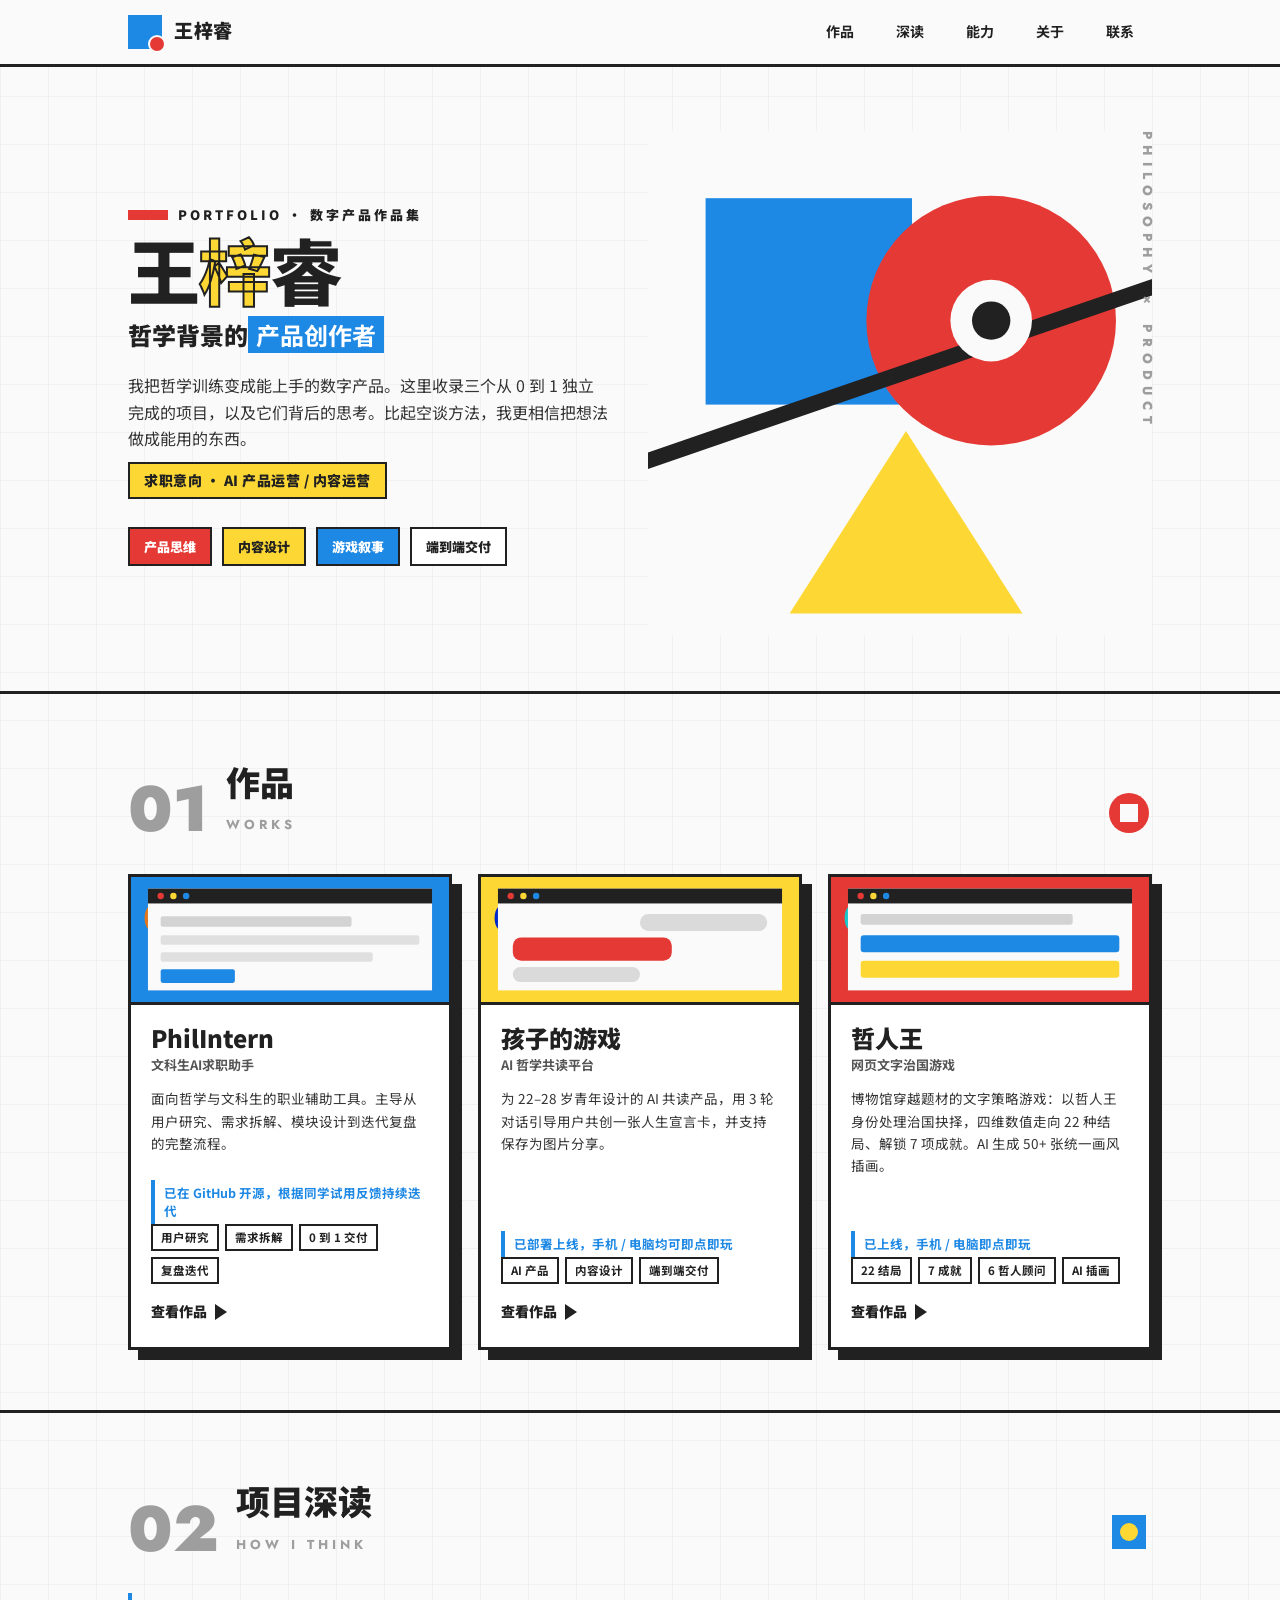
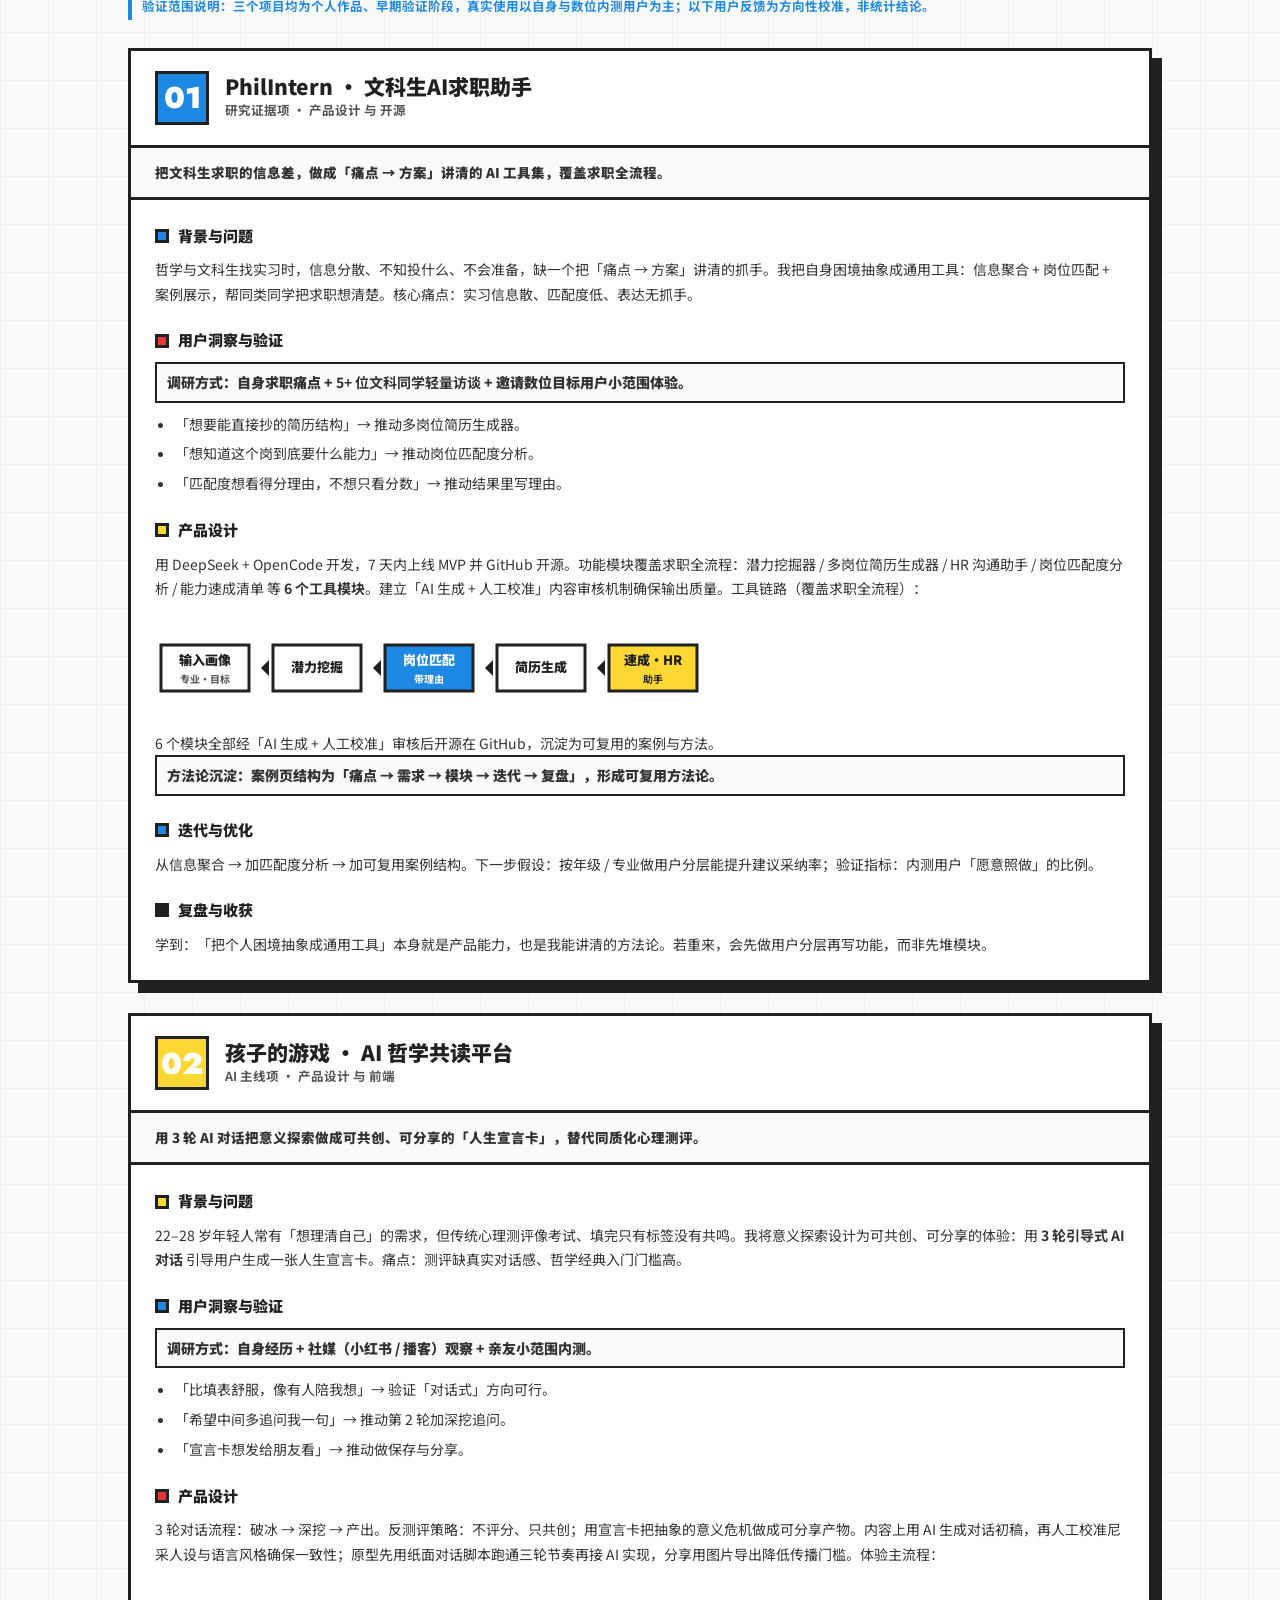
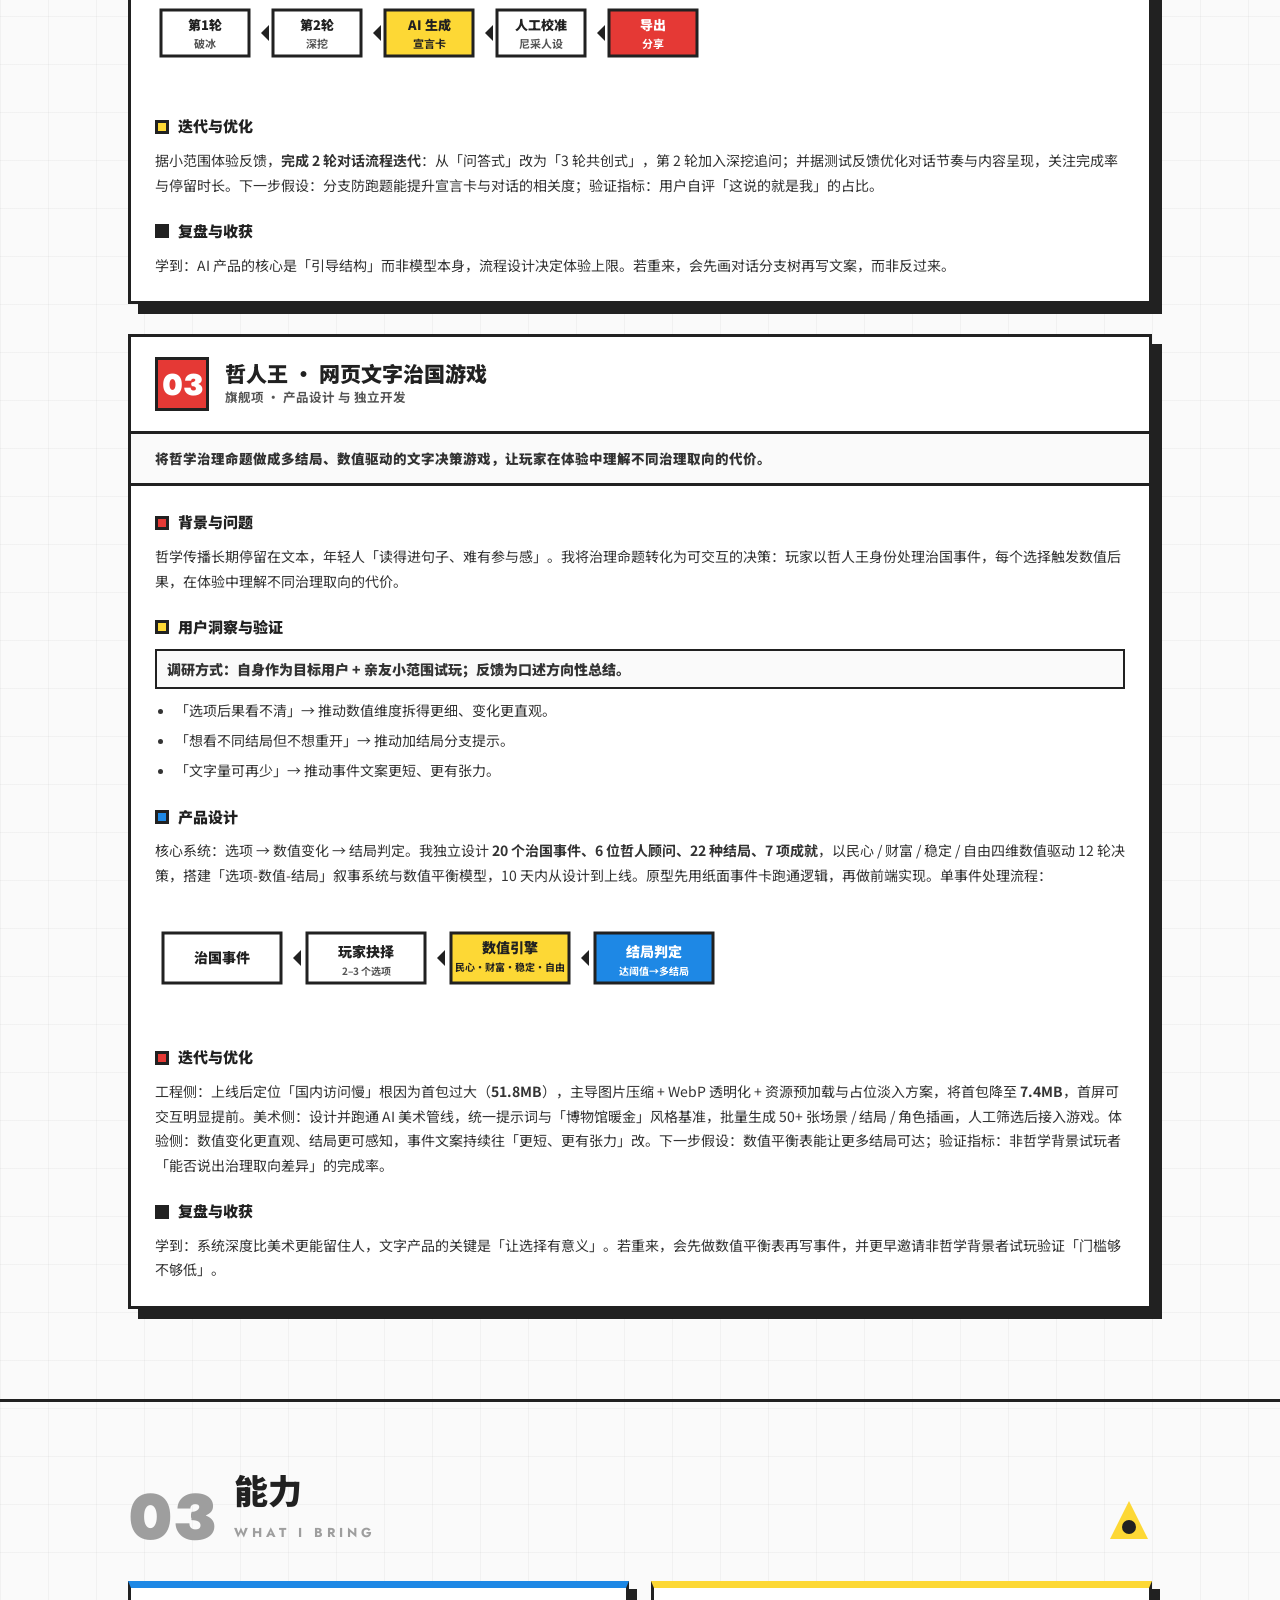
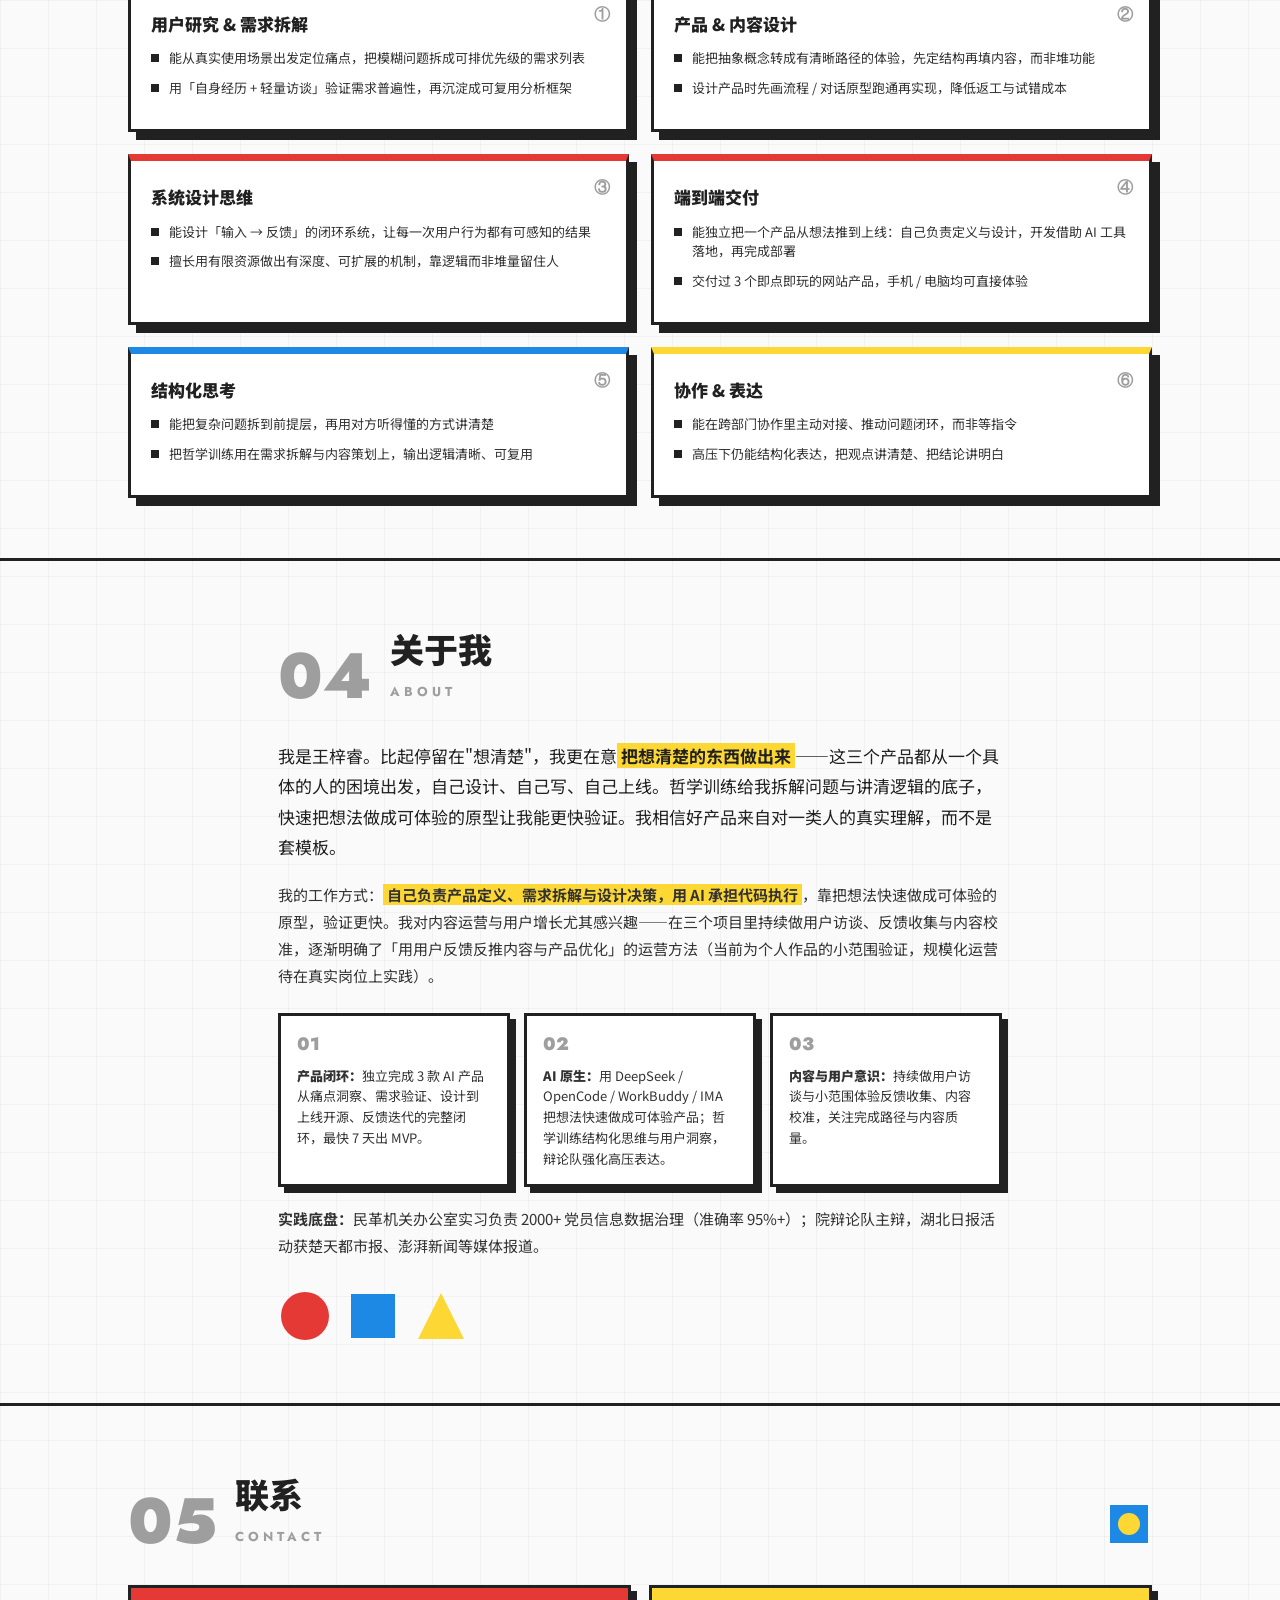
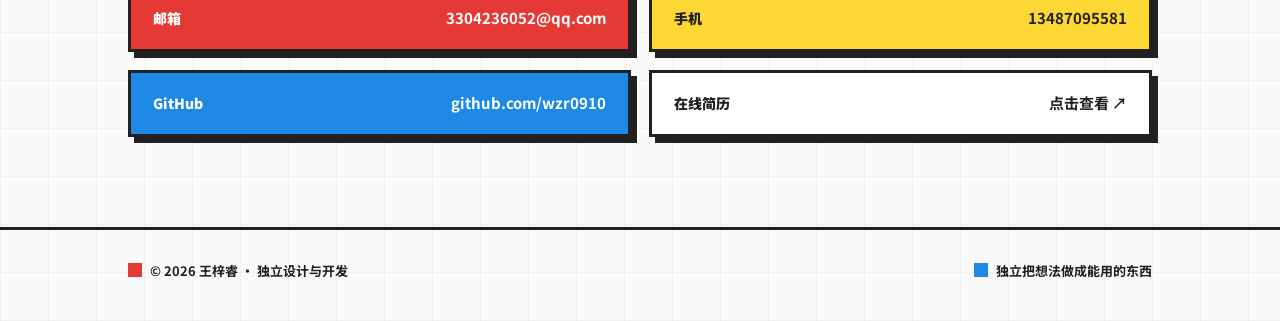
==== commit d86fb860: "作品集打磨：字体自托管(Jost+Noto Sans SC按用字子集)、OG/Twitter分享标签、标题语义层级(H1/H2/H3)、简历页时间与哲人王口径更新、清理remote内嵌token" ====
--- a/index.html
+++ b/index.html
@@ -6,9 +6,21 @@
 <title>王梓睿 · 作品集</title>
 <meta name="description" content="哲学背景的产品创作者，独立设计与开发三个从 0 到 1 的数字产品：PhilIntern 文科生AI求职助手、孩子的游戏 AI 共读、哲人王文字策略游戏。收录每个项目的背景、设计过程与复盘。" />
 <link rel="icon" href="data:image/svg+xml,<svg xmlns='http://www.w3.org/2000/svg' viewBox='0 0 48 48'><rect width='48' height='48' fill='%23FAFAFA'/><rect x='8' y='8' width='22' height='22' fill='%231E88E5'/><circle cx='34' cy='34' r='10' fill='%23E53935'/></svg>" />
-<link rel="preconnect" href="https://fonts.googleapis.com">
-<link rel="preconnect" href="https://fonts.gstatic.com" crossorigin>
-<link href="https://fonts.googleapis.com/css2?family=Jost:wght@400;500;600;700;800;900&family=Noto+Sans+SC:wght@400;500;700;900&display=swap" rel="stylesheet">
+<link rel="stylesheet" href="fonts.css" />
+<link rel="canonical" href="https://wzr0910.github.io/" />
+<meta property="og:type" content="website" />
+<meta property="og:site_name" content="王梓睿 · 作品集" />
+<meta property="og:title" content="王梓睿 · 作品集｜哲学背景的产品创作者" />
+<meta property="og:description" content="哲学背景的产品创作者，独立设计与开发三个从 0 到 1 的数字产品：PhilIntern 文科生AI求职助手、孩子的游戏 AI 共读、哲人王文字策略游戏。收录每个项目的背景、设计过程与复盘。" />
+<meta property="og:url" content="https://wzr0910.github.io/" />
+<meta property="og:image" content="https://wzr0910.github.io/og-cover.png" />
+<meta property="og:image:width" content="1200" />
+<meta property="og:image:height" content="630" />
+<meta property="og:locale" content="zh_CN" />
+<meta name="twitter:card" content="summary_large_image" />
+<meta name="twitter:title" content="王梓睿 · 作品集｜哲学背景的产品创作者" />
+<meta name="twitter:description" content="三个从 0 到 1 的 AI 数字产品：PhilIntern 文科生AI求职助手、孩子的游戏 AI 共读、哲人王文字策略游戏。" />
+<meta name="twitter:image" content="https://wzr0910.github.io/og-cover.png" />
 <style>
   :root{
     --red:#E53935; --yellow:#FDD835; --blue:#1E88E5;
@@ -67,7 +79,7 @@
   .sec{padding:60px 0;border-top:3px solid var(--ink);position:relative;}
   .sec-head{display:flex;align-items:flex-end;gap:18px;margin-bottom:38px;}
   .sec-no{font-family:"Jost",sans-serif;font-weight:900;font-size:clamp(40px,6vw,64px);line-height:.8;color:var(--gray);}
-  .sec-tt{font-size:clamp(24px,3.4vw,34px);font-weight:900;}
+  .sec-tt{font-size:clamp(24px,3.4vw,34px);font-weight:900;margin:0;}
   .sec-tt .en{display:block;font-family:"Jost",sans-serif;font-weight:700;font-size:13px;letter-spacing:4px;color:var(--gray);text-transform:uppercase;margin-top:4px;}
   .sec-shape{margin-left:auto;width:46px;height:46px;flex:none;}
 
@@ -79,7 +91,7 @@
   .card-top{height:128px;position:relative;overflow:hidden;border-bottom:3px solid var(--ink);}
   .card-top .num{position:absolute;top:8px;left:12px;font-family:"Jost",sans-serif;font-weight:900;font-size:40px;color:#fff;mix-blend-mode:difference;}
   .card-body{padding:20px 20px 24px;display:flex;flex-direction:column;flex:1;}
-  .card .ttl{font-size:24px;font-weight:900;line-height:1.1;}
+  .card .ttl{font-size:24px;font-weight:900;line-height:1.1;margin:0;}
   .card .sub{font-size:13px;font-weight:700;color:#555;margin:3px 0 12px;}
   .card .desc{font-size:13.5px;color:#333;flex:1;margin-bottom:14px;}
   .chips{display:flex;flex-wrap:wrap;gap:6px;margin-bottom:16px;}
@@ -140,7 +152,7 @@
   .deep .case{border:3px solid var(--ink);background:#fff;box-shadow:10px 10px 0 var(--ink);margin-bottom:30px;overflow:hidden;}
   .deep .case-h{display:flex;align-items:center;gap:16px;padding:20px 24px;border-bottom:3px solid var(--ink);}
   .deep .case-h .no{font-family:"Jost",sans-serif;font-weight:900;font-size:30px;color:#fff;width:54px;height:54px;display:flex;align-items:center;justify-content:center;flex:none;border:3px solid var(--ink);}
-  .deep .case-h .t{font-size:21px;font-weight:900;line-height:1.15;}
+  .deep .case-h .t{font-size:21px;font-weight:900;line-height:1.15;margin:0;}
   .deep .case-h .s{font-size:12.5px;font-weight:700;color:#555;margin-top:2px;}
   .deep .case-b{padding:24px;}
   .deep .blk{margin-bottom:22px;}
@@ -233,7 +245,7 @@
     <div class="wrap">
       <div class="sec-head">
         <span class="sec-no jost">01</span>
-        <span class="sec-tt">作品<span class="en">Works</span></span>
+        <h2 class="sec-tt">作品<span class="en">Works</span></h2>
         <svg class="sec-shape" viewBox="0 0 46 46"><circle cx="23" cy="23" r="20" fill="#E53935"/><rect x="14" y="14" width="18" height="18" fill="#FAFAFA"/></svg>
       </div>
       <div class="grid">
@@ -252,7 +264,7 @@
             </svg>
           </div>
           <div class="card-body">
-            <div class="ttl">PhilIntern</div>
+            <h3 class="ttl">PhilIntern</h3>
             <div class="sub">文科生AI求职助手</div>
             <p class="desc">面向哲学与文科生的职业辅助工具。主导从用户研究、需求拆解、模块设计到迭代复盘的完整流程。</p>
             <p class="result">已在 GitHub 开源，根据同学试用反馈持续迭代</p>
@@ -274,7 +286,7 @@
             </svg>
           </div>
           <div class="card-body">
-            <div class="ttl">孩子的游戏</div>
+            <h3 class="ttl">孩子的游戏</h3>
             <div class="sub">AI 哲学共读平台</div>
             <p class="desc">为 22–28 岁青年设计的 AI 共读产品，用 3 轮对话引导用户共创一张人生宣言卡，并支持保存为图片分享。</p>
             <p class="result">已部署上线，手机 / 电脑均可即点即玩</p>
@@ -296,7 +308,7 @@
             </svg>
           </div>
           <div class="card-body">
-            <div class="ttl">哲人王</div>
+            <h3 class="ttl">哲人王</h3>
             <div class="sub">网页文字治国游戏</div>
             <p class="desc">博物馆穿越题材的文字策略游戏：以哲人王身份处理治国抉择，四维数值走向 22 种结局、解锁 7 项成就。AI 生成 50+ 张统一画风插画。</p>
             <p class="result">已上线，手机 / 电脑即点即玩</p>
@@ -313,7 +325,7 @@
     <div class="wrap">
       <div class="sec-head">
         <span class="sec-no jost">02</span>
-        <span class="sec-tt">项目深读<span class="en">How I think</span></span>
+        <h2 class="sec-tt">项目深读<span class="en">How I think</span></h2>
         <svg class="sec-shape" viewBox="0 0 46 46"><rect x="6" y="6" width="34" height="34" fill="#1E88E5"/><circle cx="23" cy="23" r="9" fill="#FDD835"/></svg>
       </div>
 
@@ -322,7 +334,7 @@
       <div class="case">
         <div class="case-h">
           <span class="no" style="background:var(--blue);">01</span>
-          <div><div class="t">PhilIntern · 文科生AI求职助手</div><div class="s">研究证据项 · 产品设计 与 开源</div></div>
+          <div><h3 class="t">PhilIntern · 文科生AI求职助手</h3><div class="s">研究证据项 · 产品设计 与 开源</div></div>
         </div>
         <div class="deep-link">
           <span class="dl-pos">把文科生求职的信息差，做成「痛点 → 方案」讲清的 AI 工具集，覆盖求职全流程。</span>
@@ -380,7 +392,7 @@
       <div class="case">
         <div class="case-h">
           <span class="no" style="background:var(--yellow);">02</span>
-          <div><div class="t">孩子的游戏 · AI 哲学共读平台</div><div class="s">AI 主线项 · 产品设计 与 前端</div></div>
+          <div><h3 class="t">孩子的游戏 · AI 哲学共读平台</h3><div class="s">AI 主线项 · 产品设计 与 前端</div></div>
         </div>
         <div class="deep-link">
           <span class="dl-pos">用 3 轮 AI 对话把意义探索做成可共创、可分享的「人生宣言卡」，替代同质化心理测评。</span>
@@ -438,7 +450,7 @@
       <div class="case">
         <div class="case-h">
           <span class="no" style="background:var(--red);">03</span>
-          <div><div class="t">哲人王 · 网页文字治国游戏</div><div class="s">旗舰项 · 产品设计 与 独立开发</div></div>
+          <div><h3 class="t">哲人王 · 网页文字治国游戏</h3><div class="s">旗舰项 · 产品设计 与 独立开发</div></div>
         </div>
         <div class="deep-link">
           <span class="dl-pos">将哲学治理命题做成多结局、数值驱动的文字决策游戏，让玩家在体验中理解不同治理取向的代价。</span>
@@ -495,7 +507,7 @@
     <div class="wrap">
       <div class="sec-head">
         <span class="sec-no jost">03</span>
-        <span class="sec-tt">能力<span class="en">What I bring</span></span>
+        <h2 class="sec-tt">能力<span class="en">What I bring</span></h2>
         <svg class="sec-shape" viewBox="0 0 46 46"><polygon points="23,4 42,42 4,42" fill="#FDD835"/><circle cx="23" cy="30" r="7" fill="#212121"/></svg>
       </div>
       <div class="grid-caps">
@@ -555,7 +567,7 @@
     <div class="wrap about-in">
       <div class="sec-head">
         <span class="sec-no jost">04</span>
-        <span class="sec-tt">关于我<span class="en">About</span></span>
+        <h2 class="sec-tt">关于我<span class="en">About</span></h2>
       </div>
       <div class="about-in about">
         <p>我是王梓睿。比起停留在"想清楚"，我更在意<span class="hl">把想清楚的东西做出来</span>——这三个产品都从一个具体的人的困境出发，自己设计、自己写、自己上线。哲学训练给我拆解问题与讲清逻辑的底子，快速把想法做成可体验的原型让我能更快验证。我相信好产品来自对一类人的真实理解，而不是套模板。</p>
@@ -579,7 +591,7 @@
     <div class="wrap">
       <div class="sec-head">
         <span class="sec-no jost">05</span>
-        <span class="sec-tt">联系<span class="en">Contact</span></span>
+        <h2 class="sec-tt">联系<span class="en">Contact</span></h2>
         <svg class="sec-shape" viewBox="0 0 46 46"><rect x="4" y="4" width="38" height="38" fill="#1E88E5"/><circle cx="23" cy="23" r="11" fill="#FDD835"/></svg>
       </div>
       <div class="crows">
--- a/fonts.css
+++ b/fonts.css
@@ -0,0 +1,817 @@
+/* 本地自托管字体：由 build_local_fonts.py 按页面用字生成 */
+@font-face {
+  font-family: 'Jost';
+  font-style: normal;
+  font-weight: 400;
+  font-display: swap;
+  src: url(fonts/jost-400-normal-0.woff2) format('woff2');
+  unicode-range: U+0000-00FF, U+0131, U+0152-0153, U+02BB-02BC, U+02C6, U+02DA, U+02DC, U+0304, U+0308, U+0329, U+2000-206F, U+20AC, U+2122, U+2191, U+2193, U+2212, U+2215, U+FEFF, U+FFFD;
+}
+@font-face {
+  font-family: 'Jost';
+  font-style: normal;
+  font-weight: 500;
+  font-display: swap;
+  src: url(fonts/jost-500-normal-0.woff2) format('woff2');
+  unicode-range: U+0000-00FF, U+0131, U+0152-0153, U+02BB-02BC, U+02C6, U+02DA, U+02DC, U+0304, U+0308, U+0329, U+2000-206F, U+20AC, U+2122, U+2191, U+2193, U+2212, U+2215, U+FEFF, U+FFFD;
+}
+@font-face {
+  font-family: 'Jost';
+  font-style: normal;
+  font-weight: 600;
+  font-display: swap;
+  src: url(fonts/jost-600-normal-0.woff2) format('woff2');
+  unicode-range: U+0000-00FF, U+0131, U+0152-0153, U+02BB-02BC, U+02C6, U+02DA, U+02DC, U+0304, U+0308, U+0329, U+2000-206F, U+20AC, U+2122, U+2191, U+2193, U+2212, U+2215, U+FEFF, U+FFFD;
+}
+@font-face {
+  font-family: 'Jost';
+  font-style: normal;
+  font-weight: 700;
+  font-display: swap;
+  src: url(fonts/jost-700-normal-0.woff2) format('woff2');
+  unicode-range: U+0000-00FF, U+0131, U+0152-0153, U+02BB-02BC, U+02C6, U+02DA, U+02DC, U+0304, U+0308, U+0329, U+2000-206F, U+20AC, U+2122, U+2191, U+2193, U+2212, U+2215, U+FEFF, U+FFFD;
+}
+@font-face {
+  font-family: 'Jost';
+  font-style: normal;
+  font-weight: 800;
+  font-display: swap;
+  src: url(fonts/jost-800-normal-0.woff2) format('woff2');
+  unicode-range: U+0000-00FF, U+0131, U+0152-0153, U+02BB-02BC, U+02C6, U+02DA, U+02DC, U+0304, U+0308, U+0329, U+2000-206F, U+20AC, U+2122, U+2191, U+2193, U+2212, U+2215, U+FEFF, U+FFFD;
+}
+@font-face {
+  font-family: 'Jost';
+  font-style: normal;
+  font-weight: 900;
+  font-display: swap;
+  src: url(fonts/jost-900-normal-0.woff2) format('woff2');
+  unicode-range: U+0000-00FF, U+0131, U+0152-0153, U+02BB-02BC, U+02C6, U+02DA, U+02DC, U+0304, U+0308, U+0329, U+2000-206F, U+20AC, U+2122, U+2191, U+2193, U+2212, U+2215, U+FEFF, U+FFFD;
+}
+@font-face {
+  font-family: 'Noto Sans SC';
+  font-style: normal;
+  font-weight: 400;
+  font-display: swap;
+  src: url(fonts/notosanssc-400-normal-0.woff2) format('woff2');
+  unicode-range: U+95c4-95ca, U+95cc-95cd, U+95d4-95d6, U+95d8, U+95e1-95e2, U+95e9, U+95f0-95f1, U+95f3, U+95f6, U+95fc, U+95fe-95ff, U+9602-9604, U+9606-960d, U+960f, U+9611-9613, U+9615-9617, U+9619-961b, U+961d, U+9621, U+9628, U+962f, U+963c-963e, U+9641-9642, U+9649, U+9654, U+965b-965f, U+9661, U+9663, U+9665, U+9667-9668, U+966c, U+9670, U+9672-9674, U+9678, U+967a, U+967d, U+9682, U+9685, U+9688, U+968a, U+968d-968e, U+9695, U+9697-9698, U+969e, U+96a0, U+96a3-96a4, U+96a8, U+96aa, U+96b0-96b1, U+96b3-96b4, U+96b7-96b9, U+96bb-96bd, U+96c9, U+96cb, U+96ce, U+96d1-96d2, U+96d6, U+96d9, U+96db-96dc, U+96de, U+96e0, U+96e3, U+96e9, U+96eb, U+96f0-96f2, U+96f9, U+96ff, U+9701-9702, U+9705, U+9708, U+970a, U+970e-970f, U+9711, U+9719, U+9727, U+972a, U+972d, U+9730, U+973d, U+9742, U+9744, U+9748-9749, U+9750-9751, U+975a;
+}
+@font-face {
+  font-family: 'Noto Sans SC';
+  font-style: normal;
+  font-weight: 400;
+  font-display: swap;
+  src: url(fonts/notosanssc-400-normal-1.woff2) format('woff2');
+  unicode-range: U+622c, U+622e-6230, U+6232, U+6238, U+623b, U+623d-623e, U+6243, U+6246, U+6248-6249, U+624c, U+6255, U+6259, U+625e, U+6260-6261, U+6265-6266, U+626a, U+6271, U+627a, U+627c-627d, U+6283, U+6286, U+6289, U+628e, U+6294, U+629c, U+629e-629f, U+62a1, U+62a8, U+62ba-62bb, U+62bf, U+62c2, U+62c4, U+62c8, U+62ca-62cb, U+62cf, U+62d1, U+62d7, U+62d9-62da, U+62dd, U+62e0-62e1, U+62e3-62e4, U+62e7, U+62eb, U+62ee, U+62f0, U+62f4-62f6, U+6308, U+630a-630e, U+6310, U+6312-6313, U+6317, U+6319, U+631b, U+631d-631f, U+6322, U+6326, U+6329, U+6331-6332, U+6334-6337, U+6339, U+633b-633c, U+633e-6340, U+6343, U+6347, U+634b-634e, U+6354, U+635c-635d, U+6368-6369, U+636d, U+636f-6372, U+6376, U+637a-637b, U+637d, U+6382-6383, U+6387, U+638a-638b, U+638d-638e, U+6391, U+6393-6397, U+6399, U+639b, U+639e-639f, U+63a1, U+63a3-63a4, U+63ac-63ae, U+63b1-63b5;
+}
+@font-face {
+  font-family: 'Noto Sans SC';
+  font-style: normal;
+  font-weight: 400;
+  font-display: swap;
+  src: url(fonts/notosanssc-400-normal-2.woff2) format('woff2');
+  unicode-range: U+23f0, U+23f3, U+2445, U+2449, U+2465-2471, U+2474-249b, U+24b8, U+24c2, U+24c7, U+24c9, U+24d0, U+24d2, U+24d4, U+24d8, U+24dd-24de, U+24e3, U+24e6, U+24e8, U+2500-2509, U+250b-2526, U+2528-2534, U+2536-2537, U+253b-2548, U+254a-254b;
+}
+@font-face {
+  font-family: 'Noto Sans SC';
+  font-style: normal;
+  font-weight: 400;
+  font-display: swap;
+  src: url(fonts/notosanssc-400-normal-3.woff2) format('woff2');
+  unicode-range: U+207c-2083, U+208c-208e, U+2092, U+20a6, U+20a8-20ad, U+20af, U+20b1, U+20b4-20b5, U+20b8-20ba, U+20bd, U+20db, U+20dd, U+20e0, U+20e3, U+2105, U+2109, U+2113, U+2116-2117, U+2120-2121, U+2126, U+212b, U+2133, U+2139, U+2194, U+2196-2199, U+21a0, U+21a9-21aa, U+21af, U+21b3, U+21b5, U+21ba-21bb, U+21c4, U+21ca, U+21cc, U+21d0-21d4, U+21e1, U+21e6-21e9, U+2200, U+2202, U+2205-2208, U+220f, U+2211-2212, U+2215, U+2217-2219, U+221d-2220, U+2223, U+2225, U+2227-222b, U+222e, U+2234-2237, U+223c-223d, U+2248, U+224c, U+2252, U+2256, U+2260-2261, U+2266-2267, U+226a-226b, U+226e-226f, U+2282-2283, U+2295, U+2297, U+2299, U+22a5, U+22b0-22b1, U+22b9, U+22bf, U+22c5-22c6, U+22ef, U+2304, U+2307, U+230b, U+2312-2314, U+2318, U+231a-231b, U+2323, U+239b, U+239d-239e, U+23a0, U+23e9;
+}
+@font-face {
+  font-family: 'Noto Sans SC';
+  font-style: normal;
+  font-weight: 400;
+  font-display: swap;
+  src: url(fonts/notosanssc-400-normal-4.woff2) format('woff2');
+  unicode-range: U+221a, U+2264, U+2464, U+25a0, U+3008, U+4e10, U+512a, U+5152, U+5201, U+5241, U+5340, U+5352, U+549a, U+54b2, U+54c6, U+54d7, U+54e1, U+5509, U+55c5, U+5618, U+5716, U+576f, U+5784, U+57a2, U+589f, U+5a20, U+5a25, U+5a29, U+5a34, U+5a7f, U+5ad6, U+5b09, U+5b5c, U+5bc7, U+5be6, U+5c27, U+5d2d, U+5dcd, U+5f1b, U+5f37, U+604d, U+6055, U+6073, U+60eb, U+61ff, U+62ce, U+62ed, U+6345, U+6390, U+63b0, U+63b7, U+64ae, U+64c2, U+64d2, U+6556, U+663c, U+667e, U+66d9, U+66f8, U+6756, U+6789, U+689d, U+68f1, U+695e, U+6975, U+6a1f, U+6b0a, U+6b61, U+6b87, U+6c5d, U+6c7e, U+6c92, U+6d31, U+6df9, U+6e0d, U+6e2d, U+6f31, U+6f3e, U+70b3, U+70bd, U+70ca, U+70e8, U+725f, U+733f, U+7396, U+739f, U+7459, U+74a7, U+75a1, U+75f0, U+76cf, U+76d4, U+7729, U+77aa, U+77b0, U+77e3, U+780c, U+78d5, U+7941, U+7977, U+797a, U+79c3, U+7a20, U+7a92, U+7b71, U+7bf1, U+7c9f, U+7eb6, U+7eca, U+7ef7, U+7f07, U+7f09, U+7f15, U+7f81, U+7fb9, U+8038, U+8098, U+80b4, U+8110, U+814b-814c, U+816e, U+818a, U+8205, U+8235, U+828b, U+82a5, U+82b7, U+82d4, U+82db, U+82df, U+8317, U+8338, U+8385-8386, U+83c1, U+83cf, U+8537, U+853b, U+854a, U+8715, U+8783, U+892a, U+8a71, U+8bb3, U+8d2e, U+8d58, U+8dbe, U+8f67, U+8fab, U+8fc4, U+8fe6, U+9023, U+9084, U+9091, U+916a, U+91c9, U+91dc, U+94b3, U+9502, U+9523, U+9551, U+956f, U+960e, U+962a, U+962e, U+9647, U+96f3, U+9739, U+97a0, U+97ed, U+983b, U+985e, U+988a, U+99ac, U+9a6f, U+9a87, U+9a8b, U+9ab7, U+9abc, U+9ac5, U+9e25, U+e608, U+e621, U+ff06, U+ff14-ff16;
+}
+@font-face {
+  font-family: 'Noto Sans SC';
+  font-style: normal;
+  font-weight: 400;
+  font-display: swap;
+  src: url(fonts/notosanssc-400-normal-5.woff2) format('woff2');
+  unicode-range: U+10c, U+627-629, U+639, U+644, U+64a, U+203b, U+2265, U+2463, U+2573, U+25b2, U+3448-3449, U+4e1e, U+4e5e, U+4f3a, U+4f5f, U+4fea, U+5026, U+508d, U+516e, U+5189, U+5254, U+5288, U+52d8, U+52fa, U+5306, U+5308, U+5364, U+5384, U+53ed, U+543c, U+5450, U+5455, U+5466, U+54c4, U+5578, U+55a7, U+561f, U+5631, U+572d, U+575f, U+57ae, U+57e0, U+5830, U+594e, U+5984, U+5993, U+5bdd, U+5c0d, U+5c7f, U+5c82, U+5e62, U+5ed3, U+5f08, U+607a, U+60bc, U+625b, U+6292, U+62e2, U+6363, U+6467, U+6714, U+675e, U+6771, U+67a2, U+67ff, U+6805, U+68a7, U+68e0, U+6930, U+6986, U+69a8, U+69df, U+6a44, U+6a5f, U+6c13, U+6c1f, U+6c22, U+6c2f, U+6c40, U+6c81, U+6c9b, U+6ca5, U+6da4, U+6df3, U+6e85, U+6eba, U+6ed5, U+6f13, U+6f33, U+6f62, U+715e, U+72c4, U+73d1, U+7405, U+7487, U+7578, U+75a4, U+75eb, U+7693, U+7738, U+7741, U+776b, U+7792, U+77a7, U+77a9, U+77b3, U+788c, U+7984, U+79a7, U+79e4, U+7a1a, U+7a57, U+7aa6, U+7b0b, U+7b5d, U+7c27, U+7c7d, U+7caa, U+7cd9, U+7cef, U+7eda, U+7ede, U+7f24, U+803f, U+8046, U+80fa, U+81fb, U+8207, U+8258, U+8335, U+8339, U+8354, U+840e, U+85b0, U+85fb, U+8695, U+86aa, U+8717, U+8749, U+874c, U+8996, U+89bd, U+89c5, U+8bdb, U+8bf5, U+8c5a, U+8cec, U+8d3f, U+8d9f, U+8e44, U+8fed, U+9005, U+9019, U+9082, U+90af, U+90dd, U+90e1, U+90f8, U+916f, U+9176, U+949e, U+94a7, U+94c2, U+9525, U+9580, U+95dc, U+96e2, U+96fb, U+9704, U+9a7c, U+9a7f, U+9b41, U+9ca8, U+9cc4, U+9cde, U+9e92, U+9ede, U+9f9a, U+e60b, U+e610, U+ff10, U+ff13, U+ff3b, U+ff3d, U+f012b;
+}
+@font-face {
+  font-family: 'Noto Sans SC';
+  font-style: normal;
+  font-weight: 400;
+  font-display: swap;
+  src: url(fonts/notosanssc-400-normal-6.woff2) format('woff2');
+  unicode-range: U+60, U+631, U+2606, U+3014-3015, U+309c, U+33a1, U+4e52, U+4ec6, U+4f86, U+4f8d, U+4fde, U+4fef, U+500b, U+502a, U+515c, U+518a, U+51a5, U+51f3, U+5243, U+52c9, U+52d5, U+53a2, U+53ee, U+54ce, U+54fa, U+54fc, U+5580, U+5587, U+563f, U+56da, U+5792, U+5815, U+5960, U+59d7, U+5b78, U+5b9b, U+5be1, U+5c4e, U+5c51, U+5c6f, U+5c9a, U+5cfb, U+5d16, U+5ed6, U+5f27, U+5f6a, U+609a, U+60df, U+6168, U+61c8, U+6236, U+62f1, U+62fd, U+631a, U+6328, U+632b, U+6346, U+638f, U+63a0, U+63c9, U+655e, U+6590, U+6615, U+6627, U+66ae, U+66e6, U+66f0, U+67da, U+67ec, U+6813, U+6816, U+6869, U+6893, U+68ad, U+68f5, U+6977, U+6984, U+69db, U+6b72, U+6bb7, U+6ce3, U+6cfb, U+6d47, U+6da1, U+6dc4, U+6e43, U+6eaf, U+6eff, U+6f8e, U+7011, U+7063, U+7076, U+7096, U+70ba, U+70db, U+70ef, U+7119-711a, U+7172, U+718f, U+7194, U+727a, U+72d9, U+72ed, U+7325, U+73ae, U+73ba, U+73c0, U+73fe, U+7410, U+7426, U+7455, U+7554, U+7576, U+75ae, U+75b9, U+762b, U+766b, U+7682, U+7750, U+7779, U+7784, U+77eb, U+77ee, U+78f7, U+79e9, U+7a79, U+7b1b, U+7b28, U+7bf7, U+7db2, U+7ec5, U+7eee, U+7f14, U+7f1a, U+7fe1, U+8087, U+809b, U+81b3, U+8231, U+830e, U+835f, U+83e9, U+849c, U+851a, U+868a, U+8718, U+874e, U+8822, U+8910, U+8944, U+8a3b, U+8bb6, U+8bbc, U+8e72, U+8f9c, U+900d, U+904b, U+904e, U+9063, U+90a2, U+90b9, U+9119, U+94f2, U+952f, U+9576-9577, U+9593, U+95f8, U+961c, U+969b, U+96a7, U+96c1, U+9716, U+9761, U+97ad, U+97e7, U+98a4, U+997a, U+9a73, U+9b44, U+9e3d, U+9ecf, U+9ed4, U+ff11-ff12, U+fffd;
+}
+@font-face {
+  font-family: 'Noto Sans SC';
+  font-style: normal;
+  font-weight: 400;
+  font-display: swap;
+  src: url(fonts/notosanssc-400-normal-7.woff2) format('woff2');
+  unicode-range: U+2003, U+2193, U+2462, U+4e19, U+4e2b, U+4e36, U+4ea8, U+4ed1, U+4ed7, U+4f51, U+4f63, U+4f83, U+50e7, U+5112, U+5167, U+51a4, U+51b6, U+5239, U+5265, U+532a, U+5351, U+537f, U+5401, U+548f, U+5492, U+54af, U+54b3, U+54bd, U+54d1, U+54df, U+554f, U+5564, U+5598, U+5632, U+56a3, U+56e7, U+574e, U+575d-575e, U+57d4, U+584c, U+58e4, U+5937, U+5955, U+5a05, U+5a1f, U+5a49, U+5ac2, U+5c39, U+5c61, U+5d0e, U+5de9, U+5e9a, U+5eb8, U+5f0a, U+5f13, U+5f6c, U+5f8c, U+603c, U+608d, U+611b, U+6127, U+62a0, U+62d0, U+634f, U+635e, U+63fd, U+6577, U+658b, U+65bc, U+660a, U+6643, U+6656, U+6703, U+6760, U+67af, U+67c4, U+67e0, U+6817, U+68cd, U+690e, U+6960, U+69b4, U+6a71, U+6aac, U+6b67, U+6bb4, U+6c55, U+6c70, U+6c82, U+6ca6, U+6cb8, U+6cbe, U+6ede, U+6ee5, U+6f4d, U+6f84, U+6f9c, U+7115, U+7121, U+722a, U+7261, U+7272, U+7280, U+72f8, U+7504, U+754f, U+75d8, U+767c, U+76ef, U+778e, U+77bb, U+77f6, U+786b, U+78b1, U+7948, U+7985, U+79be, U+7a83, U+7a8d, U+7eac, U+7eef, U+7ef8, U+7efd, U+7f00, U+803d, U+8086, U+810a, U+8165, U+819d, U+81a8, U+8214, U+829c, U+831c, U+832b, U+8367, U+83e0, U+83f1, U+8403, U+846b, U+8475, U+84b2, U+8513, U+8574, U+85af, U+86d9, U+86db, U+8acb, U+8bbd, U+8be0-8be1, U+8c0e, U+8d29, U+8d50, U+8d63, U+8f7f, U+9032, U+9042, U+90b1, U+90b5, U+9165, U+9175, U+94a6, U+94c5, U+950c, U+9610, U+9631, U+9699, U+973e, U+978d, U+97ec, U+97f6, U+984c, U+987d, U+9882, U+9965, U+996a, U+9972, U+9a8f, U+9ad3, U+9ae6, U+9cb8, U+9edb, U+e600, U+e60f, U+e611, U+ff05, U+ff0b;
+}
+@font-face {
+  font-family: 'Noto Sans SC';
+  font-style: normal;
+  font-weight: 400;
+  font-display: swap;
+  src: url(fonts/notosanssc-400-normal-8.woff2) format('woff2');
+  unicode-range: U+5e, U+2190, U+250a, U+25bc, U+25cf, U+4e56, U+4ea9, U+4f3d, U+4f6c, U+4f88, U+4fa8, U+4fcf, U+5029, U+5188, U+51f9, U+5203, U+524a, U+5256, U+529d, U+5375, U+53db, U+541f, U+5435, U+5457, U+548b, U+54c7, U+54d4, U+54e9, U+556a, U+5589, U+55bb, U+55e8, U+55ef, U+563b, U+566a, U+576a, U+58f9, U+598d, U+599e, U+59a8, U+5a9b, U+5ae3, U+5bb0, U+5bde, U+5c4c, U+5c60, U+5d1b, U+5deb, U+5df7, U+5e18, U+5f26, U+5f64, U+601c, U+6084, U+60e9, U+614c, U+6208, U+621a, U+6233, U+6254, U+62d8, U+62e6, U+62ef, U+6323, U+632a, U+633d, U+6361, U+6405, U+640f, U+6614, U+6642, U+6657, U+67a3, U+6808, U+683d, U+6850, U+6897, U+68b3, U+68b5, U+68d5, U+6a58, U+6b47, U+6b6a, U+6c28, U+6c90, U+6ca7, U+6cf5, U+6d51, U+6da9, U+6dc7, U+6dd1, U+6e0a, U+6e5b, U+6e9c, U+6f47, U+6f6d, U+70ad, U+70f9, U+710a, U+7130, U+71ac, U+745f, U+7476, U+7490, U+7529, U+7538, U+75d2, U+7696, U+76b1, U+76fc, U+777f, U+77dc, U+789f, U+795b, U+79bd, U+79c9, U+7a3b, U+7a46, U+7aa5, U+7ad6, U+7ca5, U+7cb9, U+7cdf, U+7d6e, U+7f06, U+7f38, U+7fa1, U+7fc1, U+8015, U+803b, U+80a2, U+80aa, U+8116, U+813e, U+82bd, U+8305, U+8328, U+8346, U+846c, U+8549, U+859b, U+8611, U+8680, U+87f9, U+884d, U+8877, U+888d, U+88d4, U+898b, U+8a79, U+8a93, U+8c05, U+8c0d, U+8c26, U+8d1e, U+8d31, U+8d81, U+8e22, U+8e81, U+8f90, U+8f96, U+90ca, U+916c, U+917f, U+9187, U+918b, U+9499, U+94a9, U+9524, U+9540, U+958b, U+9600, U+9640, U+96b6, U+96c7, U+96ef, U+98d9, U+9976, U+997f, U+9a74, U+9a84, U+9c8d, U+9e26, U+9e9f, U+ad6d, U+c5b4, U+d55c, U+ff0f;
+}
+@font-face {
+  font-family: 'Noto Sans SC';
+  font-style: normal;
+  font-weight: 400;
+  font-display: swap;
+  src: url(fonts/notosanssc-400-normal-9.woff2) format('woff2');
+  unicode-range: U+b0, U+2191, U+2460-2461, U+25c6, U+300e-300f, U+4e1b, U+4e7e, U+4ed5, U+4ef2, U+4f10, U+4f1e, U+4f50, U+4fa6, U+4faf, U+5021, U+50f5, U+5179, U+5180, U+51d1, U+522e, U+52a3, U+52c3, U+52cb, U+5300, U+5319, U+5320, U+5349, U+5395, U+53d9, U+541e, U+5428, U+543e, U+54b1, U+54c0, U+54d2, U+570b, U+5858, U+58f6, U+5974, U+59a5, U+59e8, U+59ec, U+5a36, U+5a9a, U+5ab3, U+5b99, U+5baa, U+5ce1, U+5d14, U+5d4c, U+5dc5, U+5de2, U+5e99, U+5e9e, U+5f18, U+5f66, U+5f70, U+6070, U+60d5, U+60e7, U+6101, U+611a, U+61be, U+6241, U+6252, U+626f, U+6296, U+62bc, U+62cc, U+6380, U+63a9, U+644a, U+6454, U+64a9, U+64b8, U+6500, U+6572, U+65a5, U+65a9, U+65ec, U+660f, U+6749, U+6795, U+67ab, U+68da, U+6912, U+6bbf, U+6bef, U+6cab, U+6cca, U+6ccc, U+6cfc, U+6d3d, U+6d78, U+6dee, U+6e17, U+6e34, U+6e83, U+6ea2, U+6eb6, U+6f20, U+6fa1, U+707f, U+70d8, U+70eb, U+714c, U+714e, U+7235, U+7239, U+73ca, U+743c, U+745c, U+7624, U+763e, U+76f2, U+77db, U+77e9, U+780d, U+7838, U+7845, U+78ca, U+796d, U+7a84, U+7aed, U+7b3c, U+7eb2, U+7f05, U+7f20, U+7f34, U+7f62, U+7fc5, U+7fd8, U+7ff0, U+800d, U+8036, U+80ba, U+80be, U+80c0-80c1, U+8155, U+817a, U+8180, U+81e3, U+8206, U+8247, U+8270, U+8299, U+82ad, U+8304, U+8393, U+83b9, U+840d, U+8427, U+8469, U+8471, U+84c4, U+84ec, U+853d, U+8681-8682, U+8721, U+8854, U+88d5, U+88f9, U+8bc0, U+8c0a, U+8c29, U+8c2d, U+8d41, U+8dea, U+8eb2, U+8f9f, U+903b, U+903e, U+9102, U+9493, U+94a5, U+94f8, U+95f7, U+9706, U+9709, U+9774, U+98a0, U+9e64, U+9f9f, U+e603;
+}
+@font-face {
+  font-family: 'Noto Sans SC';
+  font-style: normal;
+  font-weight: 400;
+  font-display: swap;
+  src: url(fonts/notosanssc-400-normal-10.woff2) format('woff2');
+  unicode-range: U+200b, U+2103, U+4e18, U+4e27-4e28, U+4e38, U+4e59, U+4e8f, U+4ead, U+4ec7, U+4fe9, U+503a, U+5085, U+5146, U+51af, U+51f8, U+52ab, U+5339, U+535c, U+5378, U+538c, U+5398, U+53f9, U+5415, U+5475, U+54aa, U+54ac, U+54b8, U+5582, U+5760, U+5764, U+57cb, U+5835, U+5885, U+5951, U+5983, U+59da, U+5a77, U+5b5d, U+5b5f, U+5bb5, U+5bc2, U+5be8, U+5bfa, U+5c2c, U+5c34, U+5c41, U+5c48, U+5c65, U+5cad, U+5e06, U+5e42, U+5ef7, U+5f17, U+5f25, U+5f6d, U+5f79, U+6028, U+6064, U+6068, U+606d, U+607c, U+6094, U+6109, U+6124, U+6247, U+626d, U+6291, U+629a, U+62ac, U+62b9, U+62fe, U+6324, U+6349, U+6367, U+6398, U+6495, U+64a4, U+64b0, U+64bc, U+64ce, U+658c, U+65ed, U+6602, U+6674, U+6691, U+66a8, U+674f, U+679a, U+67ef, U+67f4, U+680b, U+6876, U+68a8, U+6a59, U+6a61, U+6b20, U+6bc5, U+6d12, U+6d46, U+6d8c, U+6dc0, U+6e14, U+6e23, U+6f06, U+7164, U+716e, U+7199, U+71e5, U+72ac, U+742a, U+755c, U+75ab, U+75b2, U+75f4, U+7897, U+78b3, U+78c5, U+7978, U+79fd, U+7a74, U+7b4b, U+7b5b, U+7ece, U+7ed2, U+7ee3, U+7ef3, U+7f50, U+7f55, U+7f9e, U+7fe0, U+809d, U+8106, U+814a, U+8154, U+817b, U+818f, U+81c2, U+81ed, U+821f, U+82a6, U+82d1, U+8302, U+83c7, U+83ca, U+845b, U+848b, U+84c9, U+85e4, U+86ee, U+8700, U+8774, U+8881, U+8c1c, U+8c79, U+8d2a, U+8d3c, U+8eba, U+8f70, U+8fa9, U+8fb1, U+900a, U+9017, U+901d, U+9022, U+906e, U+946b, U+94dd, U+94ed, U+953b, U+95ef, U+95fa, U+95fd, U+96c0, U+971e, U+9753, U+9756, U+97e6, U+9881, U+9887, U+9b4f, U+9e2d, U+9f0e, U+e601-e602, U+e604-e605, U+ff5c;
+}
+@font-face {
+  font-family: 'Noto Sans SC';
+  font-style: normal;
+  font-weight: 400;
+  font-display: swap;
+  src: url(fonts/notosanssc-400-normal-11.woff2) format('woff2');
+  unicode-range: U+24, U+4e08, U+4e43, U+4e4f, U+4ef0, U+4f2a, U+507f, U+50ac, U+50bb, U+5151, U+51bb, U+51f6, U+51fd, U+5272, U+52fe, U+5362, U+53c9, U+53d4, U+53e0, U+543b, U+54f2, U+5507, U+5524, U+558a, U+55b5, U+561b, U+56ca, U+5782, U+57c3, U+5893, U+5915, U+5949, U+5962, U+59ae, U+59dc, U+59fb, U+5bd3, U+5c38, U+5cb3, U+5d07, U+5d29, U+5de1, U+5dfe, U+5e15, U+5eca, U+5f2f, U+5f7c, U+5fcc, U+6021, U+609f, U+60f9, U+6108, U+6148, U+6155, U+6170, U+61d2, U+6251, U+629b, U+62ab, U+62e8, U+62f3, U+6321, U+6350, U+6566, U+659c, U+65e8, U+6635, U+6655, U+6670, U+66f9, U+6734, U+679d, U+6851, U+6905, U+6b49, U+6b96, U+6c1b, U+6c41, U+6c6a, U+6c83, U+6cf3, U+6d9b, U+6dcb, U+6e1d, U+6e20-6e21, U+6eaa, U+6ee4, U+6ee9, U+6f58, U+70e4, U+722c, U+7262, U+7267, U+72b9, U+72e0, U+72ee, U+72f1, U+7334, U+73ab, U+7433, U+7470, U+758f, U+75d5, U+764c, U+7686, U+76c6, U+76fe, U+7720, U+77e2, U+7802, U+7816, U+788d, U+7891, U+7a00, U+7a9d, U+7b52, U+7bad, U+7c98, U+7cca, U+7eba, U+7eea, U+7ef5, U+7f1d, U+7f69, U+806a, U+809a, U+80bf, U+80c3, U+81c0, U+820c, U+82ac, U+82af, U+82cd, U+82d7, U+838e, U+839e, U+8404, U+84b8, U+852c, U+8587, U+8650, U+8679, U+86c7, U+8702, U+87ba, U+886b-886c, U+8870, U+8c10, U+8c23, U+8c6b, U+8d3e, U+8d4b-8d4c, U+8d64, U+8d6b, U+8d74, U+8e29, U+8f69, U+8f74, U+8fb0, U+8fdf, U+901b, U+9038, U+9093, U+9171, U+9489, U+94ae, U+94c3, U+9508, U+9510, U+9601, U+9614, U+964c, U+9675, U+971c, U+97f5, U+9888, U+98d8, U+9971, U+9aa4, U+9e3f, U+9e45, U+9e4f, U+9e70, U+9f7f, U+e715;
+}
+@font-face {
+  font-family: 'Noto Sans SC';
+  font-style: normal;
+  font-weight: 400;
+  font-display: swap;
+  src: url(fonts/notosanssc-400-normal-12.woff2) format('woff2');
+  unicode-range: U+a5, U+2192, U+2605, U+4e11, U+4e22, U+4e32, U+4f0d, U+4f0f, U+4f69, U+4ff1, U+50b2, U+5154, U+51dd, U+51f0, U+5211, U+5269, U+533f, U+5366-5367, U+5389, U+5413, U+5440, U+5446, U+5561, U+574a, U+5751, U+57ab, U+5806, U+5821, U+582a, U+58f3, U+5938, U+5948, U+5978, U+59d1, U+5a03, U+5a07, U+5ac1, U+5acc, U+5ae9, U+5bb4, U+5bc4, U+5c3f, U+5e3d, U+5e7d, U+5f92, U+5faa, U+5fe0, U+5ffd, U+6016, U+60a0, U+60dc, U+60e8, U+614e, U+6212, U+6284, U+62c6, U+62d3-62d4, U+63f4, U+642c, U+6478, U+6491-6492, U+64e6, U+6591, U+65a4, U+664b, U+6735, U+6746, U+67f1, U+67f3, U+6842, U+68af, U+68c9, U+68cb, U+6a31, U+6b3a, U+6bc1, U+6c0f, U+6c27, U+6c57, U+6cc4, U+6ce5, U+6d2a, U+6d66, U+6d69, U+6daf, U+6e58, U+6ecb, U+6ef4, U+707e, U+7092, U+70ab, U+71d5, U+7275, U+7384, U+73b2, U+7434, U+74e6, U+74f7, U+75bc, U+76c8, U+76d0, U+7709, U+77ac, U+7855, U+78a7, U+78c1, U+7a77, U+7b79, U+7c92, U+7cae, U+7cd5, U+7ea4, U+7eb5, U+7ebd, U+7f5a, U+7fd4, U+7ffc, U+8083, U+8096, U+80a0, U+80d6, U+80de, U+8102, U+8109, U+810f, U+8179, U+8292, U+82b3, U+8352, U+8361, U+83cc, U+841d, U+8461, U+8482, U+8521, U+857e, U+85aa, U+866b, U+8776, U+8896, U+889c, U+88f8, U+8a9e, U+8bc8, U+8bf8, U+8c0b, U+8c28, U+8d2b, U+8d2f, U+8d37, U+8d3a, U+8d54, U+8dc3, U+8dcc, U+8df5, U+8e0f, U+8e48, U+8f86, U+8f88, U+8f9e, U+8fc1, U+8fc8, U+8feb, U+9065, U+90a6, U+90aa, U+90bb, U+90c1, U+94dc, U+9521, U+9676, U+96d5, U+970d, U+9897, U+997c, U+9a70, U+9a76, U+9a9a, U+9ad4, U+9e23, U+9e7f, U+9f3b, U+e675, U+e6b9, U+ffe5;
+}
+@font-face {
+  font-family: 'Noto Sans SC';
+  font-style: normal;
+  font-weight: 400;
+  font-display: swap;
+  src: url(fonts/notosanssc-400-normal-13.woff2) format('woff2');
+  unicode-range: U+300c-300d, U+4e54, U+4e58, U+4e95, U+4ec1, U+4f2f, U+4f38, U+4fa3, U+4fca, U+503e, U+5141, U+5144, U+517c, U+51cc, U+51ed, U+5242, U+52b2, U+52d2, U+52e4, U+540a, U+5439, U+5448, U+5496, U+54ed, U+5565, U+5761, U+5766, U+58ee, U+593a, U+594b, U+594f, U+5954, U+5996, U+59c6, U+59ff, U+5b64, U+5bff, U+5c18, U+5c1d, U+5c97, U+5ca9, U+5cb8, U+5e9f, U+5ec9, U+5f04, U+5f7b, U+5fa1, U+5fcd, U+6012, U+60a6, U+60ac, U+60b2, U+60ef, U+626e, U+6270, U+6276, U+62d6, U+62dc, U+6316, U+632f, U+633a, U+6355, U+63aa, U+6447, U+649e, U+64c5, U+654c, U+65c1, U+65cb, U+65e6, U+6606, U+6731, U+675c, U+67cf, U+67dc, U+6846, U+6b8b, U+6beb, U+6c61, U+6c88, U+6cbf, U+6cdb, U+6cea, U+6d45, U+6d53, U+6d74, U+6d82, U+6da8, U+6db5, U+6deb, U+6eda, U+6ee8, U+6f0f, U+706d, U+708e, U+70ae, U+70bc, U+70c2, U+70e6, U+7237-7238, U+72fc, U+730e, U+731b, U+739b, U+73bb, U+7483, U+74dc, U+74f6, U+7586, U+7626, U+775b, U+77ff, U+788e, U+78b0, U+7956, U+7965, U+79e6, U+7af9, U+7bee, U+7c97, U+7eb1, U+7eb7, U+7ed1, U+7ed5, U+7f6a, U+7f72, U+7fbd, U+8017, U+808c, U+80a9, U+80c6, U+80ce, U+8150, U+8170, U+819c, U+820d, U+8230, U+8239, U+827e, U+8377, U+8389, U+83b2, U+8428, U+8463, U+867e, U+88c2, U+88d9, U+8986, U+8bca, U+8bde, U+8c13, U+8c8c, U+8d21, U+8d24, U+8d56, U+8d60, U+8d8b, U+8db4, U+8e2a, U+8f68, U+8f89, U+8f9b, U+8fa8, U+8fbd, U+9003, U+90ce, U+90ed, U+9189, U+94bb, U+9505, U+95f9, U+963b, U+9655, U+966a, U+9677, U+96fe, U+9896, U+99a8, U+9a71, U+9a82, U+9a91, U+9b45, U+9ece, U+9f20, U+feff, U+ff0d;
+}
+@font-face {
+  font-family: 'Noto Sans SC';
+  font-style: normal;
+  font-weight: 400;
+  font-display: swap;
+  src: url(fonts/notosanssc-400-normal-14.woff2) format('woff2');
+  unicode-range: U+4e4c, U+4e88, U+4ea1, U+4ea6, U+4ed3-4ed4, U+4eff, U+4f30, U+4fa7, U+4fc4, U+4fd7, U+500d, U+504f, U+5076-5077, U+517d, U+5192, U+51c9, U+51ef, U+5238, U+5251, U+526a, U+52c7, U+52df, U+52ff, U+53a6, U+53a8, U+53ec, U+5410, U+559d, U+55b7, U+5634, U+573e, U+5783, U+585e, U+586b, U+58a8, U+5999, U+59d3, U+5a1c, U+5a46, U+5b54-5b55, U+5b85, U+5b8b, U+5b8f, U+5bbf, U+5bd2, U+5c16, U+5c24, U+5e05, U+5e45, U+5e7c, U+5e84, U+5f03, U+5f1f, U+5f31, U+5f84, U+5f90, U+5fbd, U+5fc6, U+5fd9, U+5fe7, U+6052, U+6062, U+6089, U+60a3, U+60d1, U+6167, U+622a, U+6234, U+624e, U+6269, U+626c, U+62b5, U+62d2, U+6325, U+63e1, U+643a, U+6446, U+6562, U+656c, U+65e2, U+65fa, U+660c, U+6628, U+6652, U+6668, U+6676, U+66fc, U+66ff, U+6717, U+676d, U+67aa, U+67d4, U+6843, U+6881, U+68d2, U+695a, U+69fd, U+6a2a, U+6b8a, U+6c60, U+6c64, U+6c9f, U+6caa, U+6cc9, U+6ce1, U+6cfd, U+6d1b, U+6d1e, U+6d6e, U+6de1, U+6e10, U+6e7f, U+6f5c, U+704c, U+7070, U+7089, U+70b8, U+718a, U+71c3, U+723d, U+732a, U+73cd, U+7518, U+756a, U+75af, U+75be, U+75c7, U+76d2, U+76d7, U+7763, U+78e8, U+795d, U+79df, U+7c4d, U+7d2f, U+7ee9, U+7f13, U+7f8a, U+8000, U+8010, U+80af, U+80f6, U+80f8, U+8212, U+8273, U+82f9, U+83ab, U+83b1, U+83f2, U+8584, U+871c, U+8861, U+888b, U+88c1, U+88e4, U+8bd1, U+8bf1, U+8c31, U+8d5a, U+8d75-8d76, U+8de8, U+8f85, U+8fa3, U+8fc5, U+9006, U+903c, U+904d, U+9075, U+9178, U+9274, U+950b, U+9526, U+95ea, U+9636, U+9686, U+978b, U+987f, U+9a7e, U+9b42, U+9e1f, U+9ea6, U+9f13, U+9f84, U+ff5e;
+}
+@font-face {
+  font-family: 'Noto Sans SC';
+  font-style: normal;
+  font-weight: 400;
+  font-display: swap;
+  src: url(fonts/notosanssc-400-normal-15.woff2) format('woff2');
+  unicode-range: U+23, U+3d, U+4e01, U+4e39, U+4e73, U+4ecd, U+4ed9, U+4eea, U+4f0a, U+4f1f, U+4f5b, U+4fa0, U+4fc3, U+501f, U+50a8, U+515a, U+5175, U+51a0, U+51c0, U+51e1, U+51e4, U+5200, U+520a, U+5224, U+523a, U+52aa, U+52b1, U+52b3, U+5348, U+5353, U+5360, U+5371, U+5377, U+539a, U+541b, U+5434, U+547c, U+54e6, U+5510, U+5531, U+5609, U+56f0, U+56fa, U+5733, U+574f, U+5851, U+5854, U+5899, U+58c1, U+592e, U+5939, U+5976, U+5986, U+59bb, U+5a18, U+5a74, U+5b59, U+5b87, U+5b97, U+5ba0, U+5bab, U+5bbd-5bbe, U+5bf8, U+5c0a, U+5c3a, U+5c4a, U+5e16, U+5e1d, U+5e2d, U+5e8a, U+6015, U+602a, U+6050, U+6069, U+6162, U+61c2, U+6293, U+6297, U+62b1, U+62bd, U+62df, U+62fc, U+6302, U+635f, U+638c, U+63ed, U+6458, U+6469, U+6563, U+6620, U+6653, U+6696-6697, U+66dd, U+675f, U+676f-6770, U+67d0, U+67d3, U+684c, U+6865, U+6885, U+68b0, U+68ee, U+690d, U+6b23, U+6b32, U+6bd5, U+6c89, U+6d01, U+6d25, U+6d89, U+6da6, U+6db2, U+6df7, U+6ed1, U+6f02, U+70c8, U+70df, U+70e7, U+7126, U+7236, U+7259, U+731c, U+745e, U+74e3, U+751a, U+751c, U+7532, U+7545, U+75db, U+7761, U+7a0d, U+7b51, U+7ca4, U+7cd6, U+7d2b, U+7ea0, U+7eb9, U+7ed8, U+7f18, U+7f29, U+8033, U+804a, U+80a4-80a5, U+80e1, U+817f, U+829d, U+82e6, U+8336, U+840c, U+8499, U+864e, U+8651, U+865a, U+88ad, U+89e6, U+8bd7, U+8bfa, U+8c37, U+8d25, U+8d38, U+8ddd, U+8fea, U+9010, U+9012, U+906d, U+907f-9080, U+90d1, U+9177, U+91ca, U+94fa, U+9501, U+9634-9635, U+9694, U+9707, U+9738, U+9769, U+9a7b, U+9a97, U+9aa8, U+9b3c, U+9c81, U+9ed8;
+}
+@font-face {
+  font-family: 'Noto Sans SC';
+  font-style: normal;
+  font-weight: 400;
+  font-display: swap;
+  src: url(fonts/notosanssc-400-normal-16.woff2) format('woff2');
+  unicode-range: U+26, U+3c, U+d7, U+4e4e, U+4e61, U+4e71, U+4ebf, U+4f26, U+5012, U+51ac, U+51b0, U+51b2, U+51b7, U+5218, U+521a, U+5220, U+5237, U+523b, U+526f, U+5385, U+53bf, U+53e5, U+53eb, U+53f3, U+53f6, U+5409, U+5438, U+54c8, U+54e5, U+552f, U+5584, U+5706, U+5723, U+5750, U+575a, U+5987-5988, U+59b9, U+59d0, U+59d4, U+5b88, U+5b9c, U+5bdf, U+5bfb, U+5c01, U+5c04, U+5c3e, U+5c4b, U+5c4f, U+5c9b, U+5cf0, U+5ddd, U+5de6, U+5de8, U+5e01, U+5e78, U+5e7b, U+5e9c, U+5ead, U+5ef6, U+5f39, U+5fd8, U+6000, U+6025, U+604b, U+6076, U+613f, U+6258, U+6263, U+6267, U+6298, U+62a2, U+62e5, U+62ec, U+6311, U+6377, U+6388-6389, U+63a2, U+63d2, U+641e, U+642d, U+654f, U+6551, U+6597, U+65cf, U+65d7, U+65e7, U+6682, U+66f2, U+671d, U+672b, U+6740, U+6751, U+6768, U+6811, U+6863, U+6982, U+6bd2, U+6cf0, U+6d0b, U+6d17, U+6d59, U+6dd8, U+6dfb, U+6e7e, U+6f6e, U+6fb3, U+706f, U+719f, U+72af, U+72d0, U+72d7, U+732b, U+732e, U+7389, U+73e0, U+7530, U+7687, U+76d6, U+76db, U+7840, U+786c, U+79cb, U+79d2, U+7a0e, U+7a33, U+7a3f, U+7a97, U+7ade-7adf, U+7b26, U+7e41, U+7ec3, U+7f3a, U+8089, U+80dc, U+811a, U+8131, U+8138, U+821e, U+8349, U+83dc, U+8457, U+867d, U+86cb, U+8a89, U+8ba8, U+8bad, U+8bef, U+8bfe, U+8c6a, U+8d1d, U+8d4f, U+8d62, U+8dd1, U+8df3, U+8f6e, U+8ff9, U+900f, U+9014, U+9057, U+9192, U+91ce, U+9488, U+94a2, U+9547, U+955c, U+95f2, U+9644, U+964d, U+96c4-96c5, U+96e8, U+96f6-96f7, U+9732, U+9759, U+9760, U+987a, U+989c, U+9910, U+996d-996e, U+9b54, U+9e21, U+9ebb, U+9f50;
+}
+@font-face {
+  font-family: 'Noto Sans SC';
+  font-style: normal;
+  font-weight: 400;
+  font-display: swap;
+  src: url(fonts/notosanssc-400-normal-17.woff2) format('woff2');
+  unicode-range: U+7e, U+2026, U+4e03, U+4e25, U+4e30, U+4e34, U+4e45, U+4e5d, U+4e89, U+4eae, U+4ed8, U+4f11, U+4f19, U+4f24, U+4f34, U+4f59, U+4f73, U+4f9d, U+4fb5, U+5047, U+505c, U+5170, U+519c, U+51cf, U+5267, U+5356, U+5374, U+5382, U+538b, U+53e6, U+5426, U+542b, U+542f, U+5462, U+5473, U+554a, U+5566, U+5708, U+571f, U+5757, U+57df, U+57f9, U+5802, U+590f, U+591c, U+591f, U+592b, U+5965, U+5979, U+5a01, U+5a5a, U+5b63, U+5b69, U+5b81, U+5ba1, U+5ba3, U+5c3c, U+5c42, U+5c81, U+5de7, U+5dee, U+5e0c, U+5e10, U+5e55, U+5e86, U+5e8f, U+5ea7, U+5f02, U+5f52, U+5f81, U+5ff5, U+60ca, U+60e0, U+6279, U+62c5, U+62ff, U+63cf, U+6444, U+64cd, U+653b, U+65bd, U+65e9, U+665a, U+66b4, U+66fe, U+6728, U+6742, U+677e, U+67b6, U+680f, U+68a6, U+68c0, U+699c, U+6b4c, U+6b66, U+6b7b, U+6bcd, U+6bdb, U+6c38, U+6c47, U+6c49, U+6cb3, U+6cb9, U+6ce2, U+6d32, U+6d3e, U+6d4f, U+6e56, U+6fc0, U+7075, U+7206, U+725b, U+72c2, U+73ed, U+7565, U+7591, U+7597, U+75c5, U+76ae, U+76d1, U+76df, U+7834, U+7968, U+7981, U+79c0, U+7a7f, U+7a81, U+7ae5, U+7b14, U+7c89, U+7d27, U+7eaf, U+7eb3, U+7eb8, U+7ec7, U+7ee7, U+7eff, U+7f57, U+7ffb, U+805a, U+80a1, U+822c, U+82cf, U+82e5, U+8363, U+836f, U+84dd, U+878d, U+8840, U+8857, U+8863, U+8865, U+8b66, U+8bb2, U+8bda, U+8c01, U+8c08, U+8c46, U+8d1f, U+8d35, U+8d5b, U+8d5e, U+8da3, U+8ddf, U+8f93, U+8fdd, U+8ff0, U+8ff7, U+8ffd, U+9000, U+9047, U+9152, U+949f, U+94c1, U+94f6, U+9646, U+9648, U+9669, U+969c, U+96ea, U+97e9, U+987b, U+987e, U+989d, U+9970, U+9986, U+9c7c, U+9c9c;
+}
+@font-face {
+  font-family: 'Noto Sans SC';
+  font-style: normal;
+  font-weight: 400;
+  font-display: swap;
+  src: url(fonts/notosanssc-400-normal-18.woff2) format('woff2');
+  unicode-range: U+25, U+4e14, U+4e1d, U+4e3d, U+4e49, U+4e60, U+4e9a, U+4eb2, U+4ec5, U+4efd, U+4f3c, U+4f4f, U+4f8b, U+4fbf, U+5019, U+5145, U+514b, U+516b, U+516d, U+5174, U+5178, U+517b, U+5199, U+519b, U+51b3, U+51b5, U+5207, U+5212, U+5219, U+521d, U+52bf, U+533b, U+5343, U+5347, U+534a, U+536b, U+5370, U+53e4, U+53f2, U+5403, U+542c, U+547d, U+54a8, U+54cd, U+54ea, U+552e, U+56f4, U+5747, U+575b, U+5883, U+589e, U+5931, U+5947, U+5956-5957, U+5a92, U+5b83, U+5ba4, U+5bb3, U+5bcc, U+5c14, U+5c1a, U+5c3d, U+5c40, U+5c45, U+5c5e, U+5df4, U+5e72, U+5e95, U+5f80, U+5f85, U+5fb7, U+5fd7, U+601d, U+626b, U+627f, U+62c9, U+62cd, U+6309, U+63a7, U+6545, U+65ad, U+65af, U+65c5, U+666e, U+667a, U+670b, U+671b, U+674e, U+677f, U+6781, U+6790, U+6797, U+6821, U+6838-6839, U+697c, U+6b27, U+6b62, U+6bb5, U+6c7d, U+6c99, U+6d4b, U+6d4e, U+6d6a, U+6e29, U+6e2f, U+6ee1, U+6f14, U+6f2b, U+72b6, U+72ec, U+7387, U+7533, U+753b, U+76ca, U+76d8, U+7701, U+773c, U+77ed, U+77f3, U+7814, U+793c, U+79bb, U+79c1, U+79d8, U+79ef, U+79fb, U+7a76, U+7b11, U+7b54, U+7b56, U+7b97, U+7bc7, U+7c73, U+7d20, U+7eaa, U+7ec8, U+7edd, U+7eed, U+7efc, U+7fa4, U+804c, U+8058, U+80cc, U+8111, U+817e, U+826f, U+8303, U+843d, U+89c9, U+89d2, U+8ba2, U+8bbf, U+8bc9, U+8bcd, U+8be6, U+8c22, U+8c61, U+8d22, U+8d26-8d27, U+8d8a, U+8f6f, U+8f7b, U+8f83, U+8f91, U+8fb9, U+8fd4, U+8fdc, U+9002, U+94b1, U+9519, U+95ed, U+961f, U+9632-9633, U+963f, U+968f-9690, U+96be, U+9876, U+9884, U+98de, U+9988, U+9999, U+9ec4, U+ff1b;
+}
+@font-face {
+  font-family: 'Noto Sans SC';
+  font-style: normal;
+  font-weight: 400;
+  font-display: swap;
+  src: url(fonts/notosanssc-400-normal-19.woff2) format('woff2');
+  unicode-range: U+2b, U+40, U+3000, U+300a-300b, U+4e16, U+4e66, U+4e70, U+4e91-4e92, U+4e94, U+4e9b, U+4ec0, U+4eca, U+4f01, U+4f17-4f18, U+4f46, U+4f4e, U+4f9b, U+4fee, U+503c, U+5065, U+50cf, U+513f, U+5148, U+518d, U+51c6, U+51e0, U+5217, U+529e-529f, U+5341, U+534f, U+5361, U+5386, U+53c2, U+53c8, U+53cc, U+53d7-53d8, U+53ea, U+5404, U+5411, U+5417, U+5427, U+5468, U+559c, U+5668, U+56e0, U+56e2, U+56ed, U+5740, U+57fa, U+58eb, U+5904, U+592a, U+59cb, U+5a31, U+5b58, U+5b9d, U+5bc6, U+5c71, U+5dde, U+5df1, U+5e08, U+5e26, U+5e2e, U+5e93, U+5e97, U+5eb7, U+5f15, U+5f20, U+5f3a, U+5f62, U+5f69, U+5f88, U+5f8b, U+5fc5, U+600e, U+620f, U+6218, U+623f, U+627e, U+628a, U+62a4, U+62db, U+62e9, U+6307, U+6362, U+636e, U+64ad, U+6539, U+653f, U+6548, U+6574, U+6613, U+6625, U+663e, U+666f, U+672a, U+6750, U+6784, U+6a21, U+6b3e, U+6b65, U+6bcf, U+6c11, U+6c5f, U+6df1, U+706b, U+7167, U+724c, U+738b, U+73a9, U+73af, U+7403, U+7537, U+754c, U+7559, U+767d, U+7740, U+786e, U+795e, U+798f, U+79f0, U+7aef, U+7b7e, U+7bb1, U+7ea2, U+7ea6, U+7ec4, U+7ec6, U+7ecd, U+7edc, U+7ef4, U+8003, U+80b2, U+81f3-81f4, U+822a, U+827a, U+82f1, U+83b7, U+8425, U+89c2, U+89c8, U+8ba9, U+8bb8, U+8bc6, U+8bd5, U+8be2, U+8be5, U+8bed, U+8c03, U+8d23, U+8d2d, U+8d34, U+8d70, U+8db3, U+8fbe, U+8fce, U+8fd1, U+8fde, U+9001, U+901f-9020, U+90a3, U+914d, U+91c7, U+94fe, U+9500, U+952e, U+9605, U+9645, U+9662, U+9664, U+9700, U+9752, U+975e, U+97f3, U+9879, U+9886, U+98df, U+9a6c, U+9a8c, U+9ed1, U+9f99;
+}
+@font-face {
+  font-family: 'Noto Sans SC';
+  font-style: normal;
+  font-weight: 400;
+  font-display: swap;
+  src: url(fonts/notosanssc-400-normal-20.woff2) format('woff2');
+  unicode-range: U+4e, U+201c-201d, U+3010-3011, U+4e07, U+4e1c, U+4e24, U+4e3e, U+4e48, U+4e50, U+4e5f, U+4e8b-4e8c, U+4ea4, U+4eab-4eac, U+4ecb, U+4ece, U+4ed6, U+4ee3, U+4ef6-4ef7, U+4efb, U+4f20, U+4f55, U+4f7f, U+4fdd, U+505a, U+5143, U+5149, U+514d, U+5171, U+5177, U+518c, U+51fb, U+521b, U+5229, U+522b, U+52a9, U+5305, U+5317, U+534e, U+5355, U+5357, U+535a, U+5373, U+539f, U+53bb, U+53ca, U+53cd, U+53d6, U+53e3, U+53f0, U+5458, U+5546, U+56db, U+573a, U+578b, U+57ce, U+58f0, U+590d, U+5934, U+5973, U+5b57, U+5b8c, U+5b98, U+5bb9, U+5bfc, U+5c06, U+5c11, U+5c31, U+5c55, U+5df2, U+5e03, U+5e38, U+5e76, U+5e94, U+5efa, U+5f71, U+5f97, U+5feb, U+6001, U+603b, U+60f3, U+611f, U+6216, U+624d, U+6253, U+6295, U+6301, U+6392, U+641c, U+652f, U+653e, U+6559, U+6599, U+661f, U+671f, U+672f, U+6761, U+67e5, U+6807, U+6837, U+683c, U+6848, U+6b22, U+6b64, U+6bd4, U+6c14, U+6c34, U+6c42, U+6ca1, U+6d41, U+6d77, U+6d88, U+6e05, U+6e38, U+6e90, U+7136, U+7231, U+7531, U+767e, U+76ee, U+76f4, U+771f, U+7801, U+793a, U+79cd, U+7a0b, U+7a7a, U+7acb, U+7ae0, U+7b2c, U+7b80, U+7ba1, U+7cbe, U+7d22, U+7ea7, U+7ed3, U+7ed9, U+7edf, U+7f16, U+7f6e, U+8001, U+800c, U+8272, U+8282, U+82b1, U+8350, U+88ab, U+88c5, U+897f, U+89c1, U+89c4, U+89e3, U+8a00, U+8ba1, U+8ba4, U+8bae-8bb0, U+8bbe, U+8bc1, U+8bc4, U+8bfb, U+8d28, U+8d39, U+8d77, U+8d85, U+8def, U+8eab, U+8f66, U+8f6c, U+8f7d, U+8fd0, U+9009, U+90ae, U+90fd, U+91cc-91cd, U+91cf, U+95fb, U+9650, U+96c6, U+9891, U+98ce, U+ff1f;
+}
+@font-face {
+  font-family: 'Noto Sans SC';
+  font-style: normal;
+  font-weight: 400;
+  font-display: swap;
+  src: url(fonts/notosanssc-400-normal-21.woff2) format('woff2');
+  unicode-range: U+d, U+3e, U+5f, U+7c, U+a0, U+a9, U+4e09-4e0b, U+4e0d-4e0e, U+4e13, U+4e1a, U+4e2a, U+4e3a-4e3b, U+4e4b, U+4e86, U+4e8e, U+4ea7, U+4eba, U+4ee4-4ee5, U+4eec, U+4f1a, U+4f4d, U+4f53, U+4f5c, U+4f60, U+4fe1, U+5165, U+5168, U+516c, U+5173, U+5176, U+5185, U+51fa, U+5206, U+5230, U+5236, U+524d, U+529b, U+52a0-52a1, U+52a8, U+5316, U+533a, U+53cb, U+53d1, U+53ef, U+53f7-53f8, U+5408, U+540c-540e, U+544a, U+548c, U+54c1, U+56de, U+56fd-56fe, U+5728, U+5730, U+5907, U+5916, U+591a, U+5927, U+5929, U+597d, U+5982, U+5b50, U+5b66, U+5b89, U+5b9a, U+5b9e, U+5ba2, U+5bb6, U+5bf9, U+5c0f, U+5de5, U+5e02, U+5e73-5e74, U+5e7f, U+5ea6, U+5f00, U+5f0f, U+5f53, U+5f55, U+5fae, U+5fc3, U+6027, U+606f, U+60a8, U+60c5, U+610f, U+6210-6211, U+6237, U+6240, U+624b, U+6280, U+62a5, U+63a5, U+63a8, U+63d0, U+6536, U+6570, U+6587, U+65b9, U+65e0, U+65f6, U+660e, U+662d, U+662f, U+66f4, U+6700, U+670d, U+672c, U+673a, U+6743, U+6765, U+679c, U+682a, U+6b21, U+6b63, U+6cbb, U+6cd5, U+6ce8, U+6d3b, U+70ed, U+7247-7248, U+7269, U+7279, U+73b0, U+7406, U+751f, U+7528, U+7535, U+767b, U+76f8, U+770b, U+77e5, U+793e, U+79d1, U+7ad9, U+7b49, U+7c7b, U+7cfb, U+7ebf, U+7ecf, U+7f8e, U+8005, U+8054, U+80fd, U+81ea, U+85cf, U+884c, U+8868, U+8981, U+89c6, U+8bba, U+8bdd, U+8bf4, U+8bf7, U+8d44, U+8fc7, U+8fd8-8fd9, U+8fdb, U+901a, U+9053, U+90e8, U+91d1, U+957f, U+95e8, U+95ee, U+95f4, U+9762, U+9875, U+9898, U+9996, U+9ad8, U+ff01, U+ff08-ff09;
+}
+@font-face {
+  font-family: 'Noto Sans SC';
+  font-style: normal;
+  font-weight: 400;
+  font-display: swap;
+  src: url(fonts/notosanssc-400-normal-22.woff2) format('woff2');
+  unicode-range: U+20-22, U+27-2a, U+2c-3b, U+3f, U+41-4d, U+4f-5d, U+61-7b, U+7d, U+ab, U+ae, U+b2, U+b7, U+bb, U+df-e5, U+e7-ea, U+ec-ed, U+f1-f4, U+f6, U+f9-fa, U+fc, U+101, U+103, U+113, U+12b, U+148, U+14d, U+16b, U+1ce, U+1d0, U+300-301, U+1ebf, U+1ec7, U+2013-2014, U+2022, U+2027, U+2039-203a, U+2122, U+3001-3002, U+3042, U+3044, U+3046, U+3048, U+304a-3055, U+3057, U+3059-305b, U+305d, U+305f-3061, U+3063-306b, U+306d-3073, U+3075-3076, U+3078-3079, U+307b, U+307e-307f, U+3081-308d, U+308f, U+3092-3093, U+30a1-30a4, U+30a6-30bb, U+30bd, U+30bf-30c1, U+30c3-30c4, U+30c6-30cb, U+30cd-30d7, U+30d9-30e1, U+30e3-30e7, U+30e9-30ed, U+30ef, U+30f3, U+30fb-30fc, U+3127, U+4e00, U+4e2d, U+65b0, U+65e5, U+6708-6709, U+70b9, U+7684, U+7f51, U+ff0c, U+ff0e, U+ff1a;
+}
+@font-face {
+  font-family: 'Noto Sans SC';
+  font-style: normal;
+  font-weight: 400;
+  font-display: swap;
+  src: url(fonts/notosanssc-400-normal-23.woff2) format('woff2');
+  unicode-range: U+0000-00FF, U+0131, U+0152-0153, U+02BB-02BC, U+02C6, U+02DA, U+02DC, U+0304, U+0308, U+0329, U+2000-206F, U+20AC, U+2122, U+2191, U+2193, U+2212, U+2215, U+FEFF, U+FFFD;
+}
+@font-face {
+  font-family: 'Noto Sans SC';
+  font-style: normal;
+  font-weight: 500;
+  font-display: swap;
+  src: url(fonts/notosanssc-500-normal-0.woff2) format('woff2');
+  unicode-range: U+95c4-95ca, U+95cc-95cd, U+95d4-95d6, U+95d8, U+95e1-95e2, U+95e9, U+95f0-95f1, U+95f3, U+95f6, U+95fc, U+95fe-95ff, U+9602-9604, U+9606-960d, U+960f, U+9611-9613, U+9615-9617, U+9619-961b, U+961d, U+9621, U+9628, U+962f, U+963c-963e, U+9641-9642, U+9649, U+9654, U+965b-965f, U+9661, U+9663, U+9665, U+9667-9668, U+966c, U+9670, U+9672-9674, U+9678, U+967a, U+967d, U+9682, U+9685, U+9688, U+968a, U+968d-968e, U+9695, U+9697-9698, U+969e, U+96a0, U+96a3-96a4, U+96a8, U+96aa, U+96b0-96b1, U+96b3-96b4, U+96b7-96b9, U+96bb-96bd, U+96c9, U+96cb, U+96ce, U+96d1-96d2, U+96d6, U+96d9, U+96db-96dc, U+96de, U+96e0, U+96e3, U+96e9, U+96eb, U+96f0-96f2, U+96f9, U+96ff, U+9701-9702, U+9705, U+9708, U+970a, U+970e-970f, U+9711, U+9719, U+9727, U+972a, U+972d, U+9730, U+973d, U+9742, U+9744, U+9748-9749, U+9750-9751, U+975a;
+}
+@font-face {
+  font-family: 'Noto Sans SC';
+  font-style: normal;
+  font-weight: 500;
+  font-display: swap;
+  src: url(fonts/notosanssc-500-normal-1.woff2) format('woff2');
+  unicode-range: U+622c, U+622e-6230, U+6232, U+6238, U+623b, U+623d-623e, U+6243, U+6246, U+6248-6249, U+624c, U+6255, U+6259, U+625e, U+6260-6261, U+6265-6266, U+626a, U+6271, U+627a, U+627c-627d, U+6283, U+6286, U+6289, U+628e, U+6294, U+629c, U+629e-629f, U+62a1, U+62a8, U+62ba-62bb, U+62bf, U+62c2, U+62c4, U+62c8, U+62ca-62cb, U+62cf, U+62d1, U+62d7, U+62d9-62da, U+62dd, U+62e0-62e1, U+62e3-62e4, U+62e7, U+62eb, U+62ee, U+62f0, U+62f4-62f6, U+6308, U+630a-630e, U+6310, U+6312-6313, U+6317, U+6319, U+631b, U+631d-631f, U+6322, U+6326, U+6329, U+6331-6332, U+6334-6337, U+6339, U+633b-633c, U+633e-6340, U+6343, U+6347, U+634b-634e, U+6354, U+635c-635d, U+6368-6369, U+636d, U+636f-6372, U+6376, U+637a-637b, U+637d, U+6382-6383, U+6387, U+638a-638b, U+638d-638e, U+6391, U+6393-6397, U+6399, U+639b, U+639e-639f, U+63a1, U+63a3-63a4, U+63ac-63ae, U+63b1-63b5;
+}
+@font-face {
+  font-family: 'Noto Sans SC';
+  font-style: normal;
+  font-weight: 500;
+  font-display: swap;
+  src: url(fonts/notosanssc-500-normal-2.woff2) format('woff2');
+  unicode-range: U+23f0, U+23f3, U+2445, U+2449, U+2465-2471, U+2474-249b, U+24b8, U+24c2, U+24c7, U+24c9, U+24d0, U+24d2, U+24d4, U+24d8, U+24dd-24de, U+24e3, U+24e6, U+24e8, U+2500-2509, U+250b-2526, U+2528-2534, U+2536-2537, U+253b-2548, U+254a-254b;
+}
+@font-face {
+  font-family: 'Noto Sans SC';
+  font-style: normal;
+  font-weight: 500;
+  font-display: swap;
+  src: url(fonts/notosanssc-500-normal-3.woff2) format('woff2');
+  unicode-range: U+207c-2083, U+208c-208e, U+2092, U+20a6, U+20a8-20ad, U+20af, U+20b1, U+20b4-20b5, U+20b8-20ba, U+20bd, U+20db, U+20dd, U+20e0, U+20e3, U+2105, U+2109, U+2113, U+2116-2117, U+2120-2121, U+2126, U+212b, U+2133, U+2139, U+2194, U+2196-2199, U+21a0, U+21a9-21aa, U+21af, U+21b3, U+21b5, U+21ba-21bb, U+21c4, U+21ca, U+21cc, U+21d0-21d4, U+21e1, U+21e6-21e9, U+2200, U+2202, U+2205-2208, U+220f, U+2211-2212, U+2215, U+2217-2219, U+221d-2220, U+2223, U+2225, U+2227-222b, U+222e, U+2234-2237, U+223c-223d, U+2248, U+224c, U+2252, U+2256, U+2260-2261, U+2266-2267, U+226a-226b, U+226e-226f, U+2282-2283, U+2295, U+2297, U+2299, U+22a5, U+22b0-22b1, U+22b9, U+22bf, U+22c5-22c6, U+22ef, U+2304, U+2307, U+230b, U+2312-2314, U+2318, U+231a-231b, U+2323, U+239b, U+239d-239e, U+23a0, U+23e9;
+}
+@font-face {
+  font-family: 'Noto Sans SC';
+  font-style: normal;
+  font-weight: 500;
+  font-display: swap;
+  src: url(fonts/notosanssc-500-normal-4.woff2) format('woff2');
+  unicode-range: U+221a, U+2264, U+2464, U+25a0, U+3008, U+4e10, U+512a, U+5152, U+5201, U+5241, U+5340, U+5352, U+549a, U+54b2, U+54c6, U+54d7, U+54e1, U+5509, U+55c5, U+5618, U+5716, U+576f, U+5784, U+57a2, U+589f, U+5a20, U+5a25, U+5a29, U+5a34, U+5a7f, U+5ad6, U+5b09, U+5b5c, U+5bc7, U+5be6, U+5c27, U+5d2d, U+5dcd, U+5f1b, U+5f37, U+604d, U+6055, U+6073, U+60eb, U+61ff, U+62ce, U+62ed, U+6345, U+6390, U+63b0, U+63b7, U+64ae, U+64c2, U+64d2, U+6556, U+663c, U+667e, U+66d9, U+66f8, U+6756, U+6789, U+689d, U+68f1, U+695e, U+6975, U+6a1f, U+6b0a, U+6b61, U+6b87, U+6c5d, U+6c7e, U+6c92, U+6d31, U+6df9, U+6e0d, U+6e2d, U+6f31, U+6f3e, U+70b3, U+70bd, U+70ca, U+70e8, U+725f, U+733f, U+7396, U+739f, U+7459, U+74a7, U+75a1, U+75f0, U+76cf, U+76d4, U+7729, U+77aa, U+77b0, U+77e3, U+780c, U+78d5, U+7941, U+7977, U+797a, U+79c3, U+7a20, U+7a92, U+7b71, U+7bf1, U+7c9f, U+7eb6, U+7eca, U+7ef7, U+7f07, U+7f09, U+7f15, U+7f81, U+7fb9, U+8038, U+8098, U+80b4, U+8110, U+814b-814c, U+816e, U+818a, U+8205, U+8235, U+828b, U+82a5, U+82b7, U+82d4, U+82db, U+82df, U+8317, U+8338, U+8385-8386, U+83c1, U+83cf, U+8537, U+853b, U+854a, U+8715, U+8783, U+892a, U+8a71, U+8bb3, U+8d2e, U+8d58, U+8dbe, U+8f67, U+8fab, U+8fc4, U+8fe6, U+9023, U+9084, U+9091, U+916a, U+91c9, U+91dc, U+94b3, U+9502, U+9523, U+9551, U+956f, U+960e, U+962a, U+962e, U+9647, U+96f3, U+9739, U+97a0, U+97ed, U+983b, U+985e, U+988a, U+99ac, U+9a6f, U+9a87, U+9a8b, U+9ab7, U+9abc, U+9ac5, U+9e25, U+e608, U+e621, U+ff06, U+ff14-ff16;
+}
+@font-face {
+  font-family: 'Noto Sans SC';
+  font-style: normal;
+  font-weight: 500;
+  font-display: swap;
+  src: url(fonts/notosanssc-500-normal-5.woff2) format('woff2');
+  unicode-range: U+10c, U+627-629, U+639, U+644, U+64a, U+203b, U+2265, U+2463, U+2573, U+25b2, U+3448-3449, U+4e1e, U+4e5e, U+4f3a, U+4f5f, U+4fea, U+5026, U+508d, U+516e, U+5189, U+5254, U+5288, U+52d8, U+52fa, U+5306, U+5308, U+5364, U+5384, U+53ed, U+543c, U+5450, U+5455, U+5466, U+54c4, U+5578, U+55a7, U+561f, U+5631, U+572d, U+575f, U+57ae, U+57e0, U+5830, U+594e, U+5984, U+5993, U+5bdd, U+5c0d, U+5c7f, U+5c82, U+5e62, U+5ed3, U+5f08, U+607a, U+60bc, U+625b, U+6292, U+62e2, U+6363, U+6467, U+6714, U+675e, U+6771, U+67a2, U+67ff, U+6805, U+68a7, U+68e0, U+6930, U+6986, U+69a8, U+69df, U+6a44, U+6a5f, U+6c13, U+6c1f, U+6c22, U+6c2f, U+6c40, U+6c81, U+6c9b, U+6ca5, U+6da4, U+6df3, U+6e85, U+6eba, U+6ed5, U+6f13, U+6f33, U+6f62, U+715e, U+72c4, U+73d1, U+7405, U+7487, U+7578, U+75a4, U+75eb, U+7693, U+7738, U+7741, U+776b, U+7792, U+77a7, U+77a9, U+77b3, U+788c, U+7984, U+79a7, U+79e4, U+7a1a, U+7a57, U+7aa6, U+7b0b, U+7b5d, U+7c27, U+7c7d, U+7caa, U+7cd9, U+7cef, U+7eda, U+7ede, U+7f24, U+803f, U+8046, U+80fa, U+81fb, U+8207, U+8258, U+8335, U+8339, U+8354, U+840e, U+85b0, U+85fb, U+8695, U+86aa, U+8717, U+8749, U+874c, U+8996, U+89bd, U+89c5, U+8bdb, U+8bf5, U+8c5a, U+8cec, U+8d3f, U+8d9f, U+8e44, U+8fed, U+9005, U+9019, U+9082, U+90af, U+90dd, U+90e1, U+90f8, U+916f, U+9176, U+949e, U+94a7, U+94c2, U+9525, U+9580, U+95dc, U+96e2, U+96fb, U+9704, U+9a7c, U+9a7f, U+9b41, U+9ca8, U+9cc4, U+9cde, U+9e92, U+9ede, U+9f9a, U+e60b, U+e610, U+ff10, U+ff13, U+ff3b, U+ff3d, U+f012b;
+}
+@font-face {
+  font-family: 'Noto Sans SC';
+  font-style: normal;
+  font-weight: 500;
+  font-display: swap;
+  src: url(fonts/notosanssc-500-normal-6.woff2) format('woff2');
+  unicode-range: U+60, U+631, U+2606, U+3014-3015, U+309c, U+33a1, U+4e52, U+4ec6, U+4f86, U+4f8d, U+4fde, U+4fef, U+500b, U+502a, U+515c, U+518a, U+51a5, U+51f3, U+5243, U+52c9, U+52d5, U+53a2, U+53ee, U+54ce, U+54fa, U+54fc, U+5580, U+5587, U+563f, U+56da, U+5792, U+5815, U+5960, U+59d7, U+5b78, U+5b9b, U+5be1, U+5c4e, U+5c51, U+5c6f, U+5c9a, U+5cfb, U+5d16, U+5ed6, U+5f27, U+5f6a, U+609a, U+60df, U+6168, U+61c8, U+6236, U+62f1, U+62fd, U+631a, U+6328, U+632b, U+6346, U+638f, U+63a0, U+63c9, U+655e, U+6590, U+6615, U+6627, U+66ae, U+66e6, U+66f0, U+67da, U+67ec, U+6813, U+6816, U+6869, U+6893, U+68ad, U+68f5, U+6977, U+6984, U+69db, U+6b72, U+6bb7, U+6ce3, U+6cfb, U+6d47, U+6da1, U+6dc4, U+6e43, U+6eaf, U+6eff, U+6f8e, U+7011, U+7063, U+7076, U+7096, U+70ba, U+70db, U+70ef, U+7119-711a, U+7172, U+718f, U+7194, U+727a, U+72d9, U+72ed, U+7325, U+73ae, U+73ba, U+73c0, U+73fe, U+7410, U+7426, U+7455, U+7554, U+7576, U+75ae, U+75b9, U+762b, U+766b, U+7682, U+7750, U+7779, U+7784, U+77eb, U+77ee, U+78f7, U+79e9, U+7a79, U+7b1b, U+7b28, U+7bf7, U+7db2, U+7ec5, U+7eee, U+7f14, U+7f1a, U+7fe1, U+8087, U+809b, U+81b3, U+8231, U+830e, U+835f, U+83e9, U+849c, U+851a, U+868a, U+8718, U+874e, U+8822, U+8910, U+8944, U+8a3b, U+8bb6, U+8bbc, U+8e72, U+8f9c, U+900d, U+904b, U+904e, U+9063, U+90a2, U+90b9, U+9119, U+94f2, U+952f, U+9576-9577, U+9593, U+95f8, U+961c, U+969b, U+96a7, U+96c1, U+9716, U+9761, U+97ad, U+97e7, U+98a4, U+997a, U+9a73, U+9b44, U+9e3d, U+9ecf, U+9ed4, U+ff11-ff12, U+fffd;
+}
+@font-face {
+  font-family: 'Noto Sans SC';
+  font-style: normal;
+  font-weight: 500;
+  font-display: swap;
+  src: url(fonts/notosanssc-500-normal-7.woff2) format('woff2');
+  unicode-range: U+2003, U+2193, U+2462, U+4e19, U+4e2b, U+4e36, U+4ea8, U+4ed1, U+4ed7, U+4f51, U+4f63, U+4f83, U+50e7, U+5112, U+5167, U+51a4, U+51b6, U+5239, U+5265, U+532a, U+5351, U+537f, U+5401, U+548f, U+5492, U+54af, U+54b3, U+54bd, U+54d1, U+54df, U+554f, U+5564, U+5598, U+5632, U+56a3, U+56e7, U+574e, U+575d-575e, U+57d4, U+584c, U+58e4, U+5937, U+5955, U+5a05, U+5a1f, U+5a49, U+5ac2, U+5c39, U+5c61, U+5d0e, U+5de9, U+5e9a, U+5eb8, U+5f0a, U+5f13, U+5f6c, U+5f8c, U+603c, U+608d, U+611b, U+6127, U+62a0, U+62d0, U+634f, U+635e, U+63fd, U+6577, U+658b, U+65bc, U+660a, U+6643, U+6656, U+6703, U+6760, U+67af, U+67c4, U+67e0, U+6817, U+68cd, U+690e, U+6960, U+69b4, U+6a71, U+6aac, U+6b67, U+6bb4, U+6c55, U+6c70, U+6c82, U+6ca6, U+6cb8, U+6cbe, U+6ede, U+6ee5, U+6f4d, U+6f84, U+6f9c, U+7115, U+7121, U+722a, U+7261, U+7272, U+7280, U+72f8, U+7504, U+754f, U+75d8, U+767c, U+76ef, U+778e, U+77bb, U+77f6, U+786b, U+78b1, U+7948, U+7985, U+79be, U+7a83, U+7a8d, U+7eac, U+7eef, U+7ef8, U+7efd, U+7f00, U+803d, U+8086, U+810a, U+8165, U+819d, U+81a8, U+8214, U+829c, U+831c, U+832b, U+8367, U+83e0, U+83f1, U+8403, U+846b, U+8475, U+84b2, U+8513, U+8574, U+85af, U+86d9, U+86db, U+8acb, U+8bbd, U+8be0-8be1, U+8c0e, U+8d29, U+8d50, U+8d63, U+8f7f, U+9032, U+9042, U+90b1, U+90b5, U+9165, U+9175, U+94a6, U+94c5, U+950c, U+9610, U+9631, U+9699, U+973e, U+978d, U+97ec, U+97f6, U+984c, U+987d, U+9882, U+9965, U+996a, U+9972, U+9a8f, U+9ad3, U+9ae6, U+9cb8, U+9edb, U+e600, U+e60f, U+e611, U+ff05, U+ff0b;
+}
+@font-face {
+  font-family: 'Noto Sans SC';
+  font-style: normal;
+  font-weight: 500;
+  font-display: swap;
+  src: url(fonts/notosanssc-500-normal-8.woff2) format('woff2');
+  unicode-range: U+5e, U+2190, U+250a, U+25bc, U+25cf, U+4e56, U+4ea9, U+4f3d, U+4f6c, U+4f88, U+4fa8, U+4fcf, U+5029, U+5188, U+51f9, U+5203, U+524a, U+5256, U+529d, U+5375, U+53db, U+541f, U+5435, U+5457, U+548b, U+54c7, U+54d4, U+54e9, U+556a, U+5589, U+55bb, U+55e8, U+55ef, U+563b, U+566a, U+576a, U+58f9, U+598d, U+599e, U+59a8, U+5a9b, U+5ae3, U+5bb0, U+5bde, U+5c4c, U+5c60, U+5d1b, U+5deb, U+5df7, U+5e18, U+5f26, U+5f64, U+601c, U+6084, U+60e9, U+614c, U+6208, U+621a, U+6233, U+6254, U+62d8, U+62e6, U+62ef, U+6323, U+632a, U+633d, U+6361, U+6405, U+640f, U+6614, U+6642, U+6657, U+67a3, U+6808, U+683d, U+6850, U+6897, U+68b3, U+68b5, U+68d5, U+6a58, U+6b47, U+6b6a, U+6c28, U+6c90, U+6ca7, U+6cf5, U+6d51, U+6da9, U+6dc7, U+6dd1, U+6e0a, U+6e5b, U+6e9c, U+6f47, U+6f6d, U+70ad, U+70f9, U+710a, U+7130, U+71ac, U+745f, U+7476, U+7490, U+7529, U+7538, U+75d2, U+7696, U+76b1, U+76fc, U+777f, U+77dc, U+789f, U+795b, U+79bd, U+79c9, U+7a3b, U+7a46, U+7aa5, U+7ad6, U+7ca5, U+7cb9, U+7cdf, U+7d6e, U+7f06, U+7f38, U+7fa1, U+7fc1, U+8015, U+803b, U+80a2, U+80aa, U+8116, U+813e, U+82bd, U+8305, U+8328, U+8346, U+846c, U+8549, U+859b, U+8611, U+8680, U+87f9, U+884d, U+8877, U+888d, U+88d4, U+898b, U+8a79, U+8a93, U+8c05, U+8c0d, U+8c26, U+8d1e, U+8d31, U+8d81, U+8e22, U+8e81, U+8f90, U+8f96, U+90ca, U+916c, U+917f, U+9187, U+918b, U+9499, U+94a9, U+9524, U+9540, U+958b, U+9600, U+9640, U+96b6, U+96c7, U+96ef, U+98d9, U+9976, U+997f, U+9a74, U+9a84, U+9c8d, U+9e26, U+9e9f, U+ad6d, U+c5b4, U+d55c, U+ff0f;
+}
+@font-face {
+  font-family: 'Noto Sans SC';
+  font-style: normal;
+  font-weight: 500;
+  font-display: swap;
+  src: url(fonts/notosanssc-500-normal-9.woff2) format('woff2');
+  unicode-range: U+b0, U+2191, U+2460-2461, U+25c6, U+300e-300f, U+4e1b, U+4e7e, U+4ed5, U+4ef2, U+4f10, U+4f1e, U+4f50, U+4fa6, U+4faf, U+5021, U+50f5, U+5179, U+5180, U+51d1, U+522e, U+52a3, U+52c3, U+52cb, U+5300, U+5319, U+5320, U+5349, U+5395, U+53d9, U+541e, U+5428, U+543e, U+54b1, U+54c0, U+54d2, U+570b, U+5858, U+58f6, U+5974, U+59a5, U+59e8, U+59ec, U+5a36, U+5a9a, U+5ab3, U+5b99, U+5baa, U+5ce1, U+5d14, U+5d4c, U+5dc5, U+5de2, U+5e99, U+5e9e, U+5f18, U+5f66, U+5f70, U+6070, U+60d5, U+60e7, U+6101, U+611a, U+61be, U+6241, U+6252, U+626f, U+6296, U+62bc, U+62cc, U+6380, U+63a9, U+644a, U+6454, U+64a9, U+64b8, U+6500, U+6572, U+65a5, U+65a9, U+65ec, U+660f, U+6749, U+6795, U+67ab, U+68da, U+6912, U+6bbf, U+6bef, U+6cab, U+6cca, U+6ccc, U+6cfc, U+6d3d, U+6d78, U+6dee, U+6e17, U+6e34, U+6e83, U+6ea2, U+6eb6, U+6f20, U+6fa1, U+707f, U+70d8, U+70eb, U+714c, U+714e, U+7235, U+7239, U+73ca, U+743c, U+745c, U+7624, U+763e, U+76f2, U+77db, U+77e9, U+780d, U+7838, U+7845, U+78ca, U+796d, U+7a84, U+7aed, U+7b3c, U+7eb2, U+7f05, U+7f20, U+7f34, U+7f62, U+7fc5, U+7fd8, U+7ff0, U+800d, U+8036, U+80ba, U+80be, U+80c0-80c1, U+8155, U+817a, U+8180, U+81e3, U+8206, U+8247, U+8270, U+8299, U+82ad, U+8304, U+8393, U+83b9, U+840d, U+8427, U+8469, U+8471, U+84c4, U+84ec, U+853d, U+8681-8682, U+8721, U+8854, U+88d5, U+88f9, U+8bc0, U+8c0a, U+8c29, U+8c2d, U+8d41, U+8dea, U+8eb2, U+8f9f, U+903b, U+903e, U+9102, U+9493, U+94a5, U+94f8, U+95f7, U+9706, U+9709, U+9774, U+98a0, U+9e64, U+9f9f, U+e603;
+}
+@font-face {
+  font-family: 'Noto Sans SC';
+  font-style: normal;
+  font-weight: 500;
+  font-display: swap;
+  src: url(fonts/notosanssc-500-normal-10.woff2) format('woff2');
+  unicode-range: U+200b, U+2103, U+4e18, U+4e27-4e28, U+4e38, U+4e59, U+4e8f, U+4ead, U+4ec7, U+4fe9, U+503a, U+5085, U+5146, U+51af, U+51f8, U+52ab, U+5339, U+535c, U+5378, U+538c, U+5398, U+53f9, U+5415, U+5475, U+54aa, U+54ac, U+54b8, U+5582, U+5760, U+5764, U+57cb, U+5835, U+5885, U+5951, U+5983, U+59da, U+5a77, U+5b5d, U+5b5f, U+5bb5, U+5bc2, U+5be8, U+5bfa, U+5c2c, U+5c34, U+5c41, U+5c48, U+5c65, U+5cad, U+5e06, U+5e42, U+5ef7, U+5f17, U+5f25, U+5f6d, U+5f79, U+6028, U+6064, U+6068, U+606d, U+607c, U+6094, U+6109, U+6124, U+6247, U+626d, U+6291, U+629a, U+62ac, U+62b9, U+62fe, U+6324, U+6349, U+6367, U+6398, U+6495, U+64a4, U+64b0, U+64bc, U+64ce, U+658c, U+65ed, U+6602, U+6674, U+6691, U+66a8, U+674f, U+679a, U+67ef, U+67f4, U+680b, U+6876, U+68a8, U+6a59, U+6a61, U+6b20, U+6bc5, U+6d12, U+6d46, U+6d8c, U+6dc0, U+6e14, U+6e23, U+6f06, U+7164, U+716e, U+7199, U+71e5, U+72ac, U+742a, U+755c, U+75ab, U+75b2, U+75f4, U+7897, U+78b3, U+78c5, U+7978, U+79fd, U+7a74, U+7b4b, U+7b5b, U+7ece, U+7ed2, U+7ee3, U+7ef3, U+7f50, U+7f55, U+7f9e, U+7fe0, U+809d, U+8106, U+814a, U+8154, U+817b, U+818f, U+81c2, U+81ed, U+821f, U+82a6, U+82d1, U+8302, U+83c7, U+83ca, U+845b, U+848b, U+84c9, U+85e4, U+86ee, U+8700, U+8774, U+8881, U+8c1c, U+8c79, U+8d2a, U+8d3c, U+8eba, U+8f70, U+8fa9, U+8fb1, U+900a, U+9017, U+901d, U+9022, U+906e, U+946b, U+94dd, U+94ed, U+953b, U+95ef, U+95fa, U+95fd, U+96c0, U+971e, U+9753, U+9756, U+97e6, U+9881, U+9887, U+9b4f, U+9e2d, U+9f0e, U+e601-e602, U+e604-e605, U+ff5c;
+}
+@font-face {
+  font-family: 'Noto Sans SC';
+  font-style: normal;
+  font-weight: 500;
+  font-display: swap;
+  src: url(fonts/notosanssc-500-normal-11.woff2) format('woff2');
+  unicode-range: U+24, U+4e08, U+4e43, U+4e4f, U+4ef0, U+4f2a, U+507f, U+50ac, U+50bb, U+5151, U+51bb, U+51f6, U+51fd, U+5272, U+52fe, U+5362, U+53c9, U+53d4, U+53e0, U+543b, U+54f2, U+5507, U+5524, U+558a, U+55b5, U+561b, U+56ca, U+5782, U+57c3, U+5893, U+5915, U+5949, U+5962, U+59ae, U+59dc, U+59fb, U+5bd3, U+5c38, U+5cb3, U+5d07, U+5d29, U+5de1, U+5dfe, U+5e15, U+5eca, U+5f2f, U+5f7c, U+5fcc, U+6021, U+609f, U+60f9, U+6108, U+6148, U+6155, U+6170, U+61d2, U+6251, U+629b, U+62ab, U+62e8, U+62f3, U+6321, U+6350, U+6566, U+659c, U+65e8, U+6635, U+6655, U+6670, U+66f9, U+6734, U+679d, U+6851, U+6905, U+6b49, U+6b96, U+6c1b, U+6c41, U+6c6a, U+6c83, U+6cf3, U+6d9b, U+6dcb, U+6e1d, U+6e20-6e21, U+6eaa, U+6ee4, U+6ee9, U+6f58, U+70e4, U+722c, U+7262, U+7267, U+72b9, U+72e0, U+72ee, U+72f1, U+7334, U+73ab, U+7433, U+7470, U+758f, U+75d5, U+764c, U+7686, U+76c6, U+76fe, U+7720, U+77e2, U+7802, U+7816, U+788d, U+7891, U+7a00, U+7a9d, U+7b52, U+7bad, U+7c98, U+7cca, U+7eba, U+7eea, U+7ef5, U+7f1d, U+7f69, U+806a, U+809a, U+80bf, U+80c3, U+81c0, U+820c, U+82ac, U+82af, U+82cd, U+82d7, U+838e, U+839e, U+8404, U+84b8, U+852c, U+8587, U+8650, U+8679, U+86c7, U+8702, U+87ba, U+886b-886c, U+8870, U+8c10, U+8c23, U+8c6b, U+8d3e, U+8d4b-8d4c, U+8d64, U+8d6b, U+8d74, U+8e29, U+8f69, U+8f74, U+8fb0, U+8fdf, U+901b, U+9038, U+9093, U+9171, U+9489, U+94ae, U+94c3, U+9508, U+9510, U+9601, U+9614, U+964c, U+9675, U+971c, U+97f5, U+9888, U+98d8, U+9971, U+9aa4, U+9e3f, U+9e45, U+9e4f, U+9e70, U+9f7f, U+e715;
+}
+@font-face {
+  font-family: 'Noto Sans SC';
+  font-style: normal;
+  font-weight: 500;
+  font-display: swap;
+  src: url(fonts/notosanssc-500-normal-12.woff2) format('woff2');
+  unicode-range: U+a5, U+2192, U+2605, U+4e11, U+4e22, U+4e32, U+4f0d, U+4f0f, U+4f69, U+4ff1, U+50b2, U+5154, U+51dd, U+51f0, U+5211, U+5269, U+533f, U+5366-5367, U+5389, U+5413, U+5440, U+5446, U+5561, U+574a, U+5751, U+57ab, U+5806, U+5821, U+582a, U+58f3, U+5938, U+5948, U+5978, U+59d1, U+5a03, U+5a07, U+5ac1, U+5acc, U+5ae9, U+5bb4, U+5bc4, U+5c3f, U+5e3d, U+5e7d, U+5f92, U+5faa, U+5fe0, U+5ffd, U+6016, U+60a0, U+60dc, U+60e8, U+614e, U+6212, U+6284, U+62c6, U+62d3-62d4, U+63f4, U+642c, U+6478, U+6491-6492, U+64e6, U+6591, U+65a4, U+664b, U+6735, U+6746, U+67f1, U+67f3, U+6842, U+68af, U+68c9, U+68cb, U+6a31, U+6b3a, U+6bc1, U+6c0f, U+6c27, U+6c57, U+6cc4, U+6ce5, U+6d2a, U+6d66, U+6d69, U+6daf, U+6e58, U+6ecb, U+6ef4, U+707e, U+7092, U+70ab, U+71d5, U+7275, U+7384, U+73b2, U+7434, U+74e6, U+74f7, U+75bc, U+76c8, U+76d0, U+7709, U+77ac, U+7855, U+78a7, U+78c1, U+7a77, U+7b79, U+7c92, U+7cae, U+7cd5, U+7ea4, U+7eb5, U+7ebd, U+7f5a, U+7fd4, U+7ffc, U+8083, U+8096, U+80a0, U+80d6, U+80de, U+8102, U+8109, U+810f, U+8179, U+8292, U+82b3, U+8352, U+8361, U+83cc, U+841d, U+8461, U+8482, U+8521, U+857e, U+85aa, U+866b, U+8776, U+8896, U+889c, U+88f8, U+8a9e, U+8bc8, U+8bf8, U+8c0b, U+8c28, U+8d2b, U+8d2f, U+8d37, U+8d3a, U+8d54, U+8dc3, U+8dcc, U+8df5, U+8e0f, U+8e48, U+8f86, U+8f88, U+8f9e, U+8fc1, U+8fc8, U+8feb, U+9065, U+90a6, U+90aa, U+90bb, U+90c1, U+94dc, U+9521, U+9676, U+96d5, U+970d, U+9897, U+997c, U+9a70, U+9a76, U+9a9a, U+9ad4, U+9e23, U+9e7f, U+9f3b, U+e675, U+e6b9, U+ffe5;
+}
+@font-face {
+  font-family: 'Noto Sans SC';
+  font-style: normal;
+  font-weight: 500;
+  font-display: swap;
+  src: url(fonts/notosanssc-500-normal-13.woff2) format('woff2');
+  unicode-range: U+300c-300d, U+4e54, U+4e58, U+4e95, U+4ec1, U+4f2f, U+4f38, U+4fa3, U+4fca, U+503e, U+5141, U+5144, U+517c, U+51cc, U+51ed, U+5242, U+52b2, U+52d2, U+52e4, U+540a, U+5439, U+5448, U+5496, U+54ed, U+5565, U+5761, U+5766, U+58ee, U+593a, U+594b, U+594f, U+5954, U+5996, U+59c6, U+59ff, U+5b64, U+5bff, U+5c18, U+5c1d, U+5c97, U+5ca9, U+5cb8, U+5e9f, U+5ec9, U+5f04, U+5f7b, U+5fa1, U+5fcd, U+6012, U+60a6, U+60ac, U+60b2, U+60ef, U+626e, U+6270, U+6276, U+62d6, U+62dc, U+6316, U+632f, U+633a, U+6355, U+63aa, U+6447, U+649e, U+64c5, U+654c, U+65c1, U+65cb, U+65e6, U+6606, U+6731, U+675c, U+67cf, U+67dc, U+6846, U+6b8b, U+6beb, U+6c61, U+6c88, U+6cbf, U+6cdb, U+6cea, U+6d45, U+6d53, U+6d74, U+6d82, U+6da8, U+6db5, U+6deb, U+6eda, U+6ee8, U+6f0f, U+706d, U+708e, U+70ae, U+70bc, U+70c2, U+70e6, U+7237-7238, U+72fc, U+730e, U+731b, U+739b, U+73bb, U+7483, U+74dc, U+74f6, U+7586, U+7626, U+775b, U+77ff, U+788e, U+78b0, U+7956, U+7965, U+79e6, U+7af9, U+7bee, U+7c97, U+7eb1, U+7eb7, U+7ed1, U+7ed5, U+7f6a, U+7f72, U+7fbd, U+8017, U+808c, U+80a9, U+80c6, U+80ce, U+8150, U+8170, U+819c, U+820d, U+8230, U+8239, U+827e, U+8377, U+8389, U+83b2, U+8428, U+8463, U+867e, U+88c2, U+88d9, U+8986, U+8bca, U+8bde, U+8c13, U+8c8c, U+8d21, U+8d24, U+8d56, U+8d60, U+8d8b, U+8db4, U+8e2a, U+8f68, U+8f89, U+8f9b, U+8fa8, U+8fbd, U+9003, U+90ce, U+90ed, U+9189, U+94bb, U+9505, U+95f9, U+963b, U+9655, U+966a, U+9677, U+96fe, U+9896, U+99a8, U+9a71, U+9a82, U+9a91, U+9b45, U+9ece, U+9f20, U+feff, U+ff0d;
+}
+@font-face {
+  font-family: 'Noto Sans SC';
+  font-style: normal;
+  font-weight: 500;
+  font-display: swap;
+  src: url(fonts/notosanssc-500-normal-14.woff2) format('woff2');
+  unicode-range: U+4e4c, U+4e88, U+4ea1, U+4ea6, U+4ed3-4ed4, U+4eff, U+4f30, U+4fa7, U+4fc4, U+4fd7, U+500d, U+504f, U+5076-5077, U+517d, U+5192, U+51c9, U+51ef, U+5238, U+5251, U+526a, U+52c7, U+52df, U+52ff, U+53a6, U+53a8, U+53ec, U+5410, U+559d, U+55b7, U+5634, U+573e, U+5783, U+585e, U+586b, U+58a8, U+5999, U+59d3, U+5a1c, U+5a46, U+5b54-5b55, U+5b85, U+5b8b, U+5b8f, U+5bbf, U+5bd2, U+5c16, U+5c24, U+5e05, U+5e45, U+5e7c, U+5e84, U+5f03, U+5f1f, U+5f31, U+5f84, U+5f90, U+5fbd, U+5fc6, U+5fd9, U+5fe7, U+6052, U+6062, U+6089, U+60a3, U+60d1, U+6167, U+622a, U+6234, U+624e, U+6269, U+626c, U+62b5, U+62d2, U+6325, U+63e1, U+643a, U+6446, U+6562, U+656c, U+65e2, U+65fa, U+660c, U+6628, U+6652, U+6668, U+6676, U+66fc, U+66ff, U+6717, U+676d, U+67aa, U+67d4, U+6843, U+6881, U+68d2, U+695a, U+69fd, U+6a2a, U+6b8a, U+6c60, U+6c64, U+6c9f, U+6caa, U+6cc9, U+6ce1, U+6cfd, U+6d1b, U+6d1e, U+6d6e, U+6de1, U+6e10, U+6e7f, U+6f5c, U+704c, U+7070, U+7089, U+70b8, U+718a, U+71c3, U+723d, U+732a, U+73cd, U+7518, U+756a, U+75af, U+75be, U+75c7, U+76d2, U+76d7, U+7763, U+78e8, U+795d, U+79df, U+7c4d, U+7d2f, U+7ee9, U+7f13, U+7f8a, U+8000, U+8010, U+80af, U+80f6, U+80f8, U+8212, U+8273, U+82f9, U+83ab, U+83b1, U+83f2, U+8584, U+871c, U+8861, U+888b, U+88c1, U+88e4, U+8bd1, U+8bf1, U+8c31, U+8d5a, U+8d75-8d76, U+8de8, U+8f85, U+8fa3, U+8fc5, U+9006, U+903c, U+904d, U+9075, U+9178, U+9274, U+950b, U+9526, U+95ea, U+9636, U+9686, U+978b, U+987f, U+9a7e, U+9b42, U+9e1f, U+9ea6, U+9f13, U+9f84, U+ff5e;
+}
+@font-face {
+  font-family: 'Noto Sans SC';
+  font-style: normal;
+  font-weight: 500;
+  font-display: swap;
+  src: url(fonts/notosanssc-500-normal-15.woff2) format('woff2');
+  unicode-range: U+23, U+3d, U+4e01, U+4e39, U+4e73, U+4ecd, U+4ed9, U+4eea, U+4f0a, U+4f1f, U+4f5b, U+4fa0, U+4fc3, U+501f, U+50a8, U+515a, U+5175, U+51a0, U+51c0, U+51e1, U+51e4, U+5200, U+520a, U+5224, U+523a, U+52aa, U+52b1, U+52b3, U+5348, U+5353, U+5360, U+5371, U+5377, U+539a, U+541b, U+5434, U+547c, U+54e6, U+5510, U+5531, U+5609, U+56f0, U+56fa, U+5733, U+574f, U+5851, U+5854, U+5899, U+58c1, U+592e, U+5939, U+5976, U+5986, U+59bb, U+5a18, U+5a74, U+5b59, U+5b87, U+5b97, U+5ba0, U+5bab, U+5bbd-5bbe, U+5bf8, U+5c0a, U+5c3a, U+5c4a, U+5e16, U+5e1d, U+5e2d, U+5e8a, U+6015, U+602a, U+6050, U+6069, U+6162, U+61c2, U+6293, U+6297, U+62b1, U+62bd, U+62df, U+62fc, U+6302, U+635f, U+638c, U+63ed, U+6458, U+6469, U+6563, U+6620, U+6653, U+6696-6697, U+66dd, U+675f, U+676f-6770, U+67d0, U+67d3, U+684c, U+6865, U+6885, U+68b0, U+68ee, U+690d, U+6b23, U+6b32, U+6bd5, U+6c89, U+6d01, U+6d25, U+6d89, U+6da6, U+6db2, U+6df7, U+6ed1, U+6f02, U+70c8, U+70df, U+70e7, U+7126, U+7236, U+7259, U+731c, U+745e, U+74e3, U+751a, U+751c, U+7532, U+7545, U+75db, U+7761, U+7a0d, U+7b51, U+7ca4, U+7cd6, U+7d2b, U+7ea0, U+7eb9, U+7ed8, U+7f18, U+7f29, U+8033, U+804a, U+80a4-80a5, U+80e1, U+817f, U+829d, U+82e6, U+8336, U+840c, U+8499, U+864e, U+8651, U+865a, U+88ad, U+89e6, U+8bd7, U+8bfa, U+8c37, U+8d25, U+8d38, U+8ddd, U+8fea, U+9010, U+9012, U+906d, U+907f-9080, U+90d1, U+9177, U+91ca, U+94fa, U+9501, U+9634-9635, U+9694, U+9707, U+9738, U+9769, U+9a7b, U+9a97, U+9aa8, U+9b3c, U+9c81, U+9ed8;
+}
+@font-face {
+  font-family: 'Noto Sans SC';
+  font-style: normal;
+  font-weight: 500;
+  font-display: swap;
+  src: url(fonts/notosanssc-500-normal-16.woff2) format('woff2');
+  unicode-range: U+26, U+3c, U+d7, U+4e4e, U+4e61, U+4e71, U+4ebf, U+4f26, U+5012, U+51ac, U+51b0, U+51b2, U+51b7, U+5218, U+521a, U+5220, U+5237, U+523b, U+526f, U+5385, U+53bf, U+53e5, U+53eb, U+53f3, U+53f6, U+5409, U+5438, U+54c8, U+54e5, U+552f, U+5584, U+5706, U+5723, U+5750, U+575a, U+5987-5988, U+59b9, U+59d0, U+59d4, U+5b88, U+5b9c, U+5bdf, U+5bfb, U+5c01, U+5c04, U+5c3e, U+5c4b, U+5c4f, U+5c9b, U+5cf0, U+5ddd, U+5de6, U+5de8, U+5e01, U+5e78, U+5e7b, U+5e9c, U+5ead, U+5ef6, U+5f39, U+5fd8, U+6000, U+6025, U+604b, U+6076, U+613f, U+6258, U+6263, U+6267, U+6298, U+62a2, U+62e5, U+62ec, U+6311, U+6377, U+6388-6389, U+63a2, U+63d2, U+641e, U+642d, U+654f, U+6551, U+6597, U+65cf, U+65d7, U+65e7, U+6682, U+66f2, U+671d, U+672b, U+6740, U+6751, U+6768, U+6811, U+6863, U+6982, U+6bd2, U+6cf0, U+6d0b, U+6d17, U+6d59, U+6dd8, U+6dfb, U+6e7e, U+6f6e, U+6fb3, U+706f, U+719f, U+72af, U+72d0, U+72d7, U+732b, U+732e, U+7389, U+73e0, U+7530, U+7687, U+76d6, U+76db, U+7840, U+786c, U+79cb, U+79d2, U+7a0e, U+7a33, U+7a3f, U+7a97, U+7ade-7adf, U+7b26, U+7e41, U+7ec3, U+7f3a, U+8089, U+80dc, U+811a, U+8131, U+8138, U+821e, U+8349, U+83dc, U+8457, U+867d, U+86cb, U+8a89, U+8ba8, U+8bad, U+8bef, U+8bfe, U+8c6a, U+8d1d, U+8d4f, U+8d62, U+8dd1, U+8df3, U+8f6e, U+8ff9, U+900f, U+9014, U+9057, U+9192, U+91ce, U+9488, U+94a2, U+9547, U+955c, U+95f2, U+9644, U+964d, U+96c4-96c5, U+96e8, U+96f6-96f7, U+9732, U+9759, U+9760, U+987a, U+989c, U+9910, U+996d-996e, U+9b54, U+9e21, U+9ebb, U+9f50;
+}
+@font-face {
+  font-family: 'Noto Sans SC';
+  font-style: normal;
+  font-weight: 500;
+  font-display: swap;
+  src: url(fonts/notosanssc-500-normal-17.woff2) format('woff2');
+  unicode-range: U+7e, U+2026, U+4e03, U+4e25, U+4e30, U+4e34, U+4e45, U+4e5d, U+4e89, U+4eae, U+4ed8, U+4f11, U+4f19, U+4f24, U+4f34, U+4f59, U+4f73, U+4f9d, U+4fb5, U+5047, U+505c, U+5170, U+519c, U+51cf, U+5267, U+5356, U+5374, U+5382, U+538b, U+53e6, U+5426, U+542b, U+542f, U+5462, U+5473, U+554a, U+5566, U+5708, U+571f, U+5757, U+57df, U+57f9, U+5802, U+590f, U+591c, U+591f, U+592b, U+5965, U+5979, U+5a01, U+5a5a, U+5b63, U+5b69, U+5b81, U+5ba1, U+5ba3, U+5c3c, U+5c42, U+5c81, U+5de7, U+5dee, U+5e0c, U+5e10, U+5e55, U+5e86, U+5e8f, U+5ea7, U+5f02, U+5f52, U+5f81, U+5ff5, U+60ca, U+60e0, U+6279, U+62c5, U+62ff, U+63cf, U+6444, U+64cd, U+653b, U+65bd, U+65e9, U+665a, U+66b4, U+66fe, U+6728, U+6742, U+677e, U+67b6, U+680f, U+68a6, U+68c0, U+699c, U+6b4c, U+6b66, U+6b7b, U+6bcd, U+6bdb, U+6c38, U+6c47, U+6c49, U+6cb3, U+6cb9, U+6ce2, U+6d32, U+6d3e, U+6d4f, U+6e56, U+6fc0, U+7075, U+7206, U+725b, U+72c2, U+73ed, U+7565, U+7591, U+7597, U+75c5, U+76ae, U+76d1, U+76df, U+7834, U+7968, U+7981, U+79c0, U+7a7f, U+7a81, U+7ae5, U+7b14, U+7c89, U+7d27, U+7eaf, U+7eb3, U+7eb8, U+7ec7, U+7ee7, U+7eff, U+7f57, U+7ffb, U+805a, U+80a1, U+822c, U+82cf, U+82e5, U+8363, U+836f, U+84dd, U+878d, U+8840, U+8857, U+8863, U+8865, U+8b66, U+8bb2, U+8bda, U+8c01, U+8c08, U+8c46, U+8d1f, U+8d35, U+8d5b, U+8d5e, U+8da3, U+8ddf, U+8f93, U+8fdd, U+8ff0, U+8ff7, U+8ffd, U+9000, U+9047, U+9152, U+949f, U+94c1, U+94f6, U+9646, U+9648, U+9669, U+969c, U+96ea, U+97e9, U+987b, U+987e, U+989d, U+9970, U+9986, U+9c7c, U+9c9c;
+}
+@font-face {
+  font-family: 'Noto Sans SC';
+  font-style: normal;
+  font-weight: 500;
+  font-display: swap;
+  src: url(fonts/notosanssc-500-normal-18.woff2) format('woff2');
+  unicode-range: U+25, U+4e14, U+4e1d, U+4e3d, U+4e49, U+4e60, U+4e9a, U+4eb2, U+4ec5, U+4efd, U+4f3c, U+4f4f, U+4f8b, U+4fbf, U+5019, U+5145, U+514b, U+516b, U+516d, U+5174, U+5178, U+517b, U+5199, U+519b, U+51b3, U+51b5, U+5207, U+5212, U+5219, U+521d, U+52bf, U+533b, U+5343, U+5347, U+534a, U+536b, U+5370, U+53e4, U+53f2, U+5403, U+542c, U+547d, U+54a8, U+54cd, U+54ea, U+552e, U+56f4, U+5747, U+575b, U+5883, U+589e, U+5931, U+5947, U+5956-5957, U+5a92, U+5b83, U+5ba4, U+5bb3, U+5bcc, U+5c14, U+5c1a, U+5c3d, U+5c40, U+5c45, U+5c5e, U+5df4, U+5e72, U+5e95, U+5f80, U+5f85, U+5fb7, U+5fd7, U+601d, U+626b, U+627f, U+62c9, U+62cd, U+6309, U+63a7, U+6545, U+65ad, U+65af, U+65c5, U+666e, U+667a, U+670b, U+671b, U+674e, U+677f, U+6781, U+6790, U+6797, U+6821, U+6838-6839, U+697c, U+6b27, U+6b62, U+6bb5, U+6c7d, U+6c99, U+6d4b, U+6d4e, U+6d6a, U+6e29, U+6e2f, U+6ee1, U+6f14, U+6f2b, U+72b6, U+72ec, U+7387, U+7533, U+753b, U+76ca, U+76d8, U+7701, U+773c, U+77ed, U+77f3, U+7814, U+793c, U+79bb, U+79c1, U+79d8, U+79ef, U+79fb, U+7a76, U+7b11, U+7b54, U+7b56, U+7b97, U+7bc7, U+7c73, U+7d20, U+7eaa, U+7ec8, U+7edd, U+7eed, U+7efc, U+7fa4, U+804c, U+8058, U+80cc, U+8111, U+817e, U+826f, U+8303, U+843d, U+89c9, U+89d2, U+8ba2, U+8bbf, U+8bc9, U+8bcd, U+8be6, U+8c22, U+8c61, U+8d22, U+8d26-8d27, U+8d8a, U+8f6f, U+8f7b, U+8f83, U+8f91, U+8fb9, U+8fd4, U+8fdc, U+9002, U+94b1, U+9519, U+95ed, U+961f, U+9632-9633, U+963f, U+968f-9690, U+96be, U+9876, U+9884, U+98de, U+9988, U+9999, U+9ec4, U+ff1b;
+}
+@font-face {
+  font-family: 'Noto Sans SC';
+  font-style: normal;
+  font-weight: 500;
+  font-display: swap;
+  src: url(fonts/notosanssc-500-normal-19.woff2) format('woff2');
+  unicode-range: U+2b, U+40, U+3000, U+300a-300b, U+4e16, U+4e66, U+4e70, U+4e91-4e92, U+4e94, U+4e9b, U+4ec0, U+4eca, U+4f01, U+4f17-4f18, U+4f46, U+4f4e, U+4f9b, U+4fee, U+503c, U+5065, U+50cf, U+513f, U+5148, U+518d, U+51c6, U+51e0, U+5217, U+529e-529f, U+5341, U+534f, U+5361, U+5386, U+53c2, U+53c8, U+53cc, U+53d7-53d8, U+53ea, U+5404, U+5411, U+5417, U+5427, U+5468, U+559c, U+5668, U+56e0, U+56e2, U+56ed, U+5740, U+57fa, U+58eb, U+5904, U+592a, U+59cb, U+5a31, U+5b58, U+5b9d, U+5bc6, U+5c71, U+5dde, U+5df1, U+5e08, U+5e26, U+5e2e, U+5e93, U+5e97, U+5eb7, U+5f15, U+5f20, U+5f3a, U+5f62, U+5f69, U+5f88, U+5f8b, U+5fc5, U+600e, U+620f, U+6218, U+623f, U+627e, U+628a, U+62a4, U+62db, U+62e9, U+6307, U+6362, U+636e, U+64ad, U+6539, U+653f, U+6548, U+6574, U+6613, U+6625, U+663e, U+666f, U+672a, U+6750, U+6784, U+6a21, U+6b3e, U+6b65, U+6bcf, U+6c11, U+6c5f, U+6df1, U+706b, U+7167, U+724c, U+738b, U+73a9, U+73af, U+7403, U+7537, U+754c, U+7559, U+767d, U+7740, U+786e, U+795e, U+798f, U+79f0, U+7aef, U+7b7e, U+7bb1, U+7ea2, U+7ea6, U+7ec4, U+7ec6, U+7ecd, U+7edc, U+7ef4, U+8003, U+80b2, U+81f3-81f4, U+822a, U+827a, U+82f1, U+83b7, U+8425, U+89c2, U+89c8, U+8ba9, U+8bb8, U+8bc6, U+8bd5, U+8be2, U+8be5, U+8bed, U+8c03, U+8d23, U+8d2d, U+8d34, U+8d70, U+8db3, U+8fbe, U+8fce, U+8fd1, U+8fde, U+9001, U+901f-9020, U+90a3, U+914d, U+91c7, U+94fe, U+9500, U+952e, U+9605, U+9645, U+9662, U+9664, U+9700, U+9752, U+975e, U+97f3, U+9879, U+9886, U+98df, U+9a6c, U+9a8c, U+9ed1, U+9f99;
+}
+@font-face {
+  font-family: 'Noto Sans SC';
+  font-style: normal;
+  font-weight: 500;
+  font-display: swap;
+  src: url(fonts/notosanssc-500-normal-20.woff2) format('woff2');
+  unicode-range: U+4e, U+201c-201d, U+3010-3011, U+4e07, U+4e1c, U+4e24, U+4e3e, U+4e48, U+4e50, U+4e5f, U+4e8b-4e8c, U+4ea4, U+4eab-4eac, U+4ecb, U+4ece, U+4ed6, U+4ee3, U+4ef6-4ef7, U+4efb, U+4f20, U+4f55, U+4f7f, U+4fdd, U+505a, U+5143, U+5149, U+514d, U+5171, U+5177, U+518c, U+51fb, U+521b, U+5229, U+522b, U+52a9, U+5305, U+5317, U+534e, U+5355, U+5357, U+535a, U+5373, U+539f, U+53bb, U+53ca, U+53cd, U+53d6, U+53e3, U+53f0, U+5458, U+5546, U+56db, U+573a, U+578b, U+57ce, U+58f0, U+590d, U+5934, U+5973, U+5b57, U+5b8c, U+5b98, U+5bb9, U+5bfc, U+5c06, U+5c11, U+5c31, U+5c55, U+5df2, U+5e03, U+5e38, U+5e76, U+5e94, U+5efa, U+5f71, U+5f97, U+5feb, U+6001, U+603b, U+60f3, U+611f, U+6216, U+624d, U+6253, U+6295, U+6301, U+6392, U+641c, U+652f, U+653e, U+6559, U+6599, U+661f, U+671f, U+672f, U+6761, U+67e5, U+6807, U+6837, U+683c, U+6848, U+6b22, U+6b64, U+6bd4, U+6c14, U+6c34, U+6c42, U+6ca1, U+6d41, U+6d77, U+6d88, U+6e05, U+6e38, U+6e90, U+7136, U+7231, U+7531, U+767e, U+76ee, U+76f4, U+771f, U+7801, U+793a, U+79cd, U+7a0b, U+7a7a, U+7acb, U+7ae0, U+7b2c, U+7b80, U+7ba1, U+7cbe, U+7d22, U+7ea7, U+7ed3, U+7ed9, U+7edf, U+7f16, U+7f6e, U+8001, U+800c, U+8272, U+8282, U+82b1, U+8350, U+88ab, U+88c5, U+897f, U+89c1, U+89c4, U+89e3, U+8a00, U+8ba1, U+8ba4, U+8bae-8bb0, U+8bbe, U+8bc1, U+8bc4, U+8bfb, U+8d28, U+8d39, U+8d77, U+8d85, U+8def, U+8eab, U+8f66, U+8f6c, U+8f7d, U+8fd0, U+9009, U+90ae, U+90fd, U+91cc-91cd, U+91cf, U+95fb, U+9650, U+96c6, U+9891, U+98ce, U+ff1f;
+}
+@font-face {
+  font-family: 'Noto Sans SC';
+  font-style: normal;
+  font-weight: 500;
+  font-display: swap;
+  src: url(fonts/notosanssc-500-normal-21.woff2) format('woff2');
+  unicode-range: U+d, U+3e, U+5f, U+7c, U+a0, U+a9, U+4e09-4e0b, U+4e0d-4e0e, U+4e13, U+4e1a, U+4e2a, U+4e3a-4e3b, U+4e4b, U+4e86, U+4e8e, U+4ea7, U+4eba, U+4ee4-4ee5, U+4eec, U+4f1a, U+4f4d, U+4f53, U+4f5c, U+4f60, U+4fe1, U+5165, U+5168, U+516c, U+5173, U+5176, U+5185, U+51fa, U+5206, U+5230, U+5236, U+524d, U+529b, U+52a0-52a1, U+52a8, U+5316, U+533a, U+53cb, U+53d1, U+53ef, U+53f7-53f8, U+5408, U+540c-540e, U+544a, U+548c, U+54c1, U+56de, U+56fd-56fe, U+5728, U+5730, U+5907, U+5916, U+591a, U+5927, U+5929, U+597d, U+5982, U+5b50, U+5b66, U+5b89, U+5b9a, U+5b9e, U+5ba2, U+5bb6, U+5bf9, U+5c0f, U+5de5, U+5e02, U+5e73-5e74, U+5e7f, U+5ea6, U+5f00, U+5f0f, U+5f53, U+5f55, U+5fae, U+5fc3, U+6027, U+606f, U+60a8, U+60c5, U+610f, U+6210-6211, U+6237, U+6240, U+624b, U+6280, U+62a5, U+63a5, U+63a8, U+63d0, U+6536, U+6570, U+6587, U+65b9, U+65e0, U+65f6, U+660e, U+662d, U+662f, U+66f4, U+6700, U+670d, U+672c, U+673a, U+6743, U+6765, U+679c, U+682a, U+6b21, U+6b63, U+6cbb, U+6cd5, U+6ce8, U+6d3b, U+70ed, U+7247-7248, U+7269, U+7279, U+73b0, U+7406, U+751f, U+7528, U+7535, U+767b, U+76f8, U+770b, U+77e5, U+793e, U+79d1, U+7ad9, U+7b49, U+7c7b, U+7cfb, U+7ebf, U+7ecf, U+7f8e, U+8005, U+8054, U+80fd, U+81ea, U+85cf, U+884c, U+8868, U+8981, U+89c6, U+8bba, U+8bdd, U+8bf4, U+8bf7, U+8d44, U+8fc7, U+8fd8-8fd9, U+8fdb, U+901a, U+9053, U+90e8, U+91d1, U+957f, U+95e8, U+95ee, U+95f4, U+9762, U+9875, U+9898, U+9996, U+9ad8, U+ff01, U+ff08-ff09;
+}
+@font-face {
+  font-family: 'Noto Sans SC';
+  font-style: normal;
+  font-weight: 500;
+  font-display: swap;
+  src: url(fonts/notosanssc-500-normal-22.woff2) format('woff2');
+  unicode-range: U+20-22, U+27-2a, U+2c-3b, U+3f, U+41-4d, U+4f-5d, U+61-7b, U+7d, U+ab, U+ae, U+b2, U+b7, U+bb, U+df-e5, U+e7-ea, U+ec-ed, U+f1-f4, U+f6, U+f9-fa, U+fc, U+101, U+103, U+113, U+12b, U+148, U+14d, U+16b, U+1ce, U+1d0, U+300-301, U+1ebf, U+1ec7, U+2013-2014, U+2022, U+2027, U+2039-203a, U+2122, U+3001-3002, U+3042, U+3044, U+3046, U+3048, U+304a-3055, U+3057, U+3059-305b, U+305d, U+305f-3061, U+3063-306b, U+306d-3073, U+3075-3076, U+3078-3079, U+307b, U+307e-307f, U+3081-308d, U+308f, U+3092-3093, U+30a1-30a4, U+30a6-30bb, U+30bd, U+30bf-30c1, U+30c3-30c4, U+30c6-30cb, U+30cd-30d7, U+30d9-30e1, U+30e3-30e7, U+30e9-30ed, U+30ef, U+30f3, U+30fb-30fc, U+3127, U+4e00, U+4e2d, U+65b0, U+65e5, U+6708-6709, U+70b9, U+7684, U+7f51, U+ff0c, U+ff0e, U+ff1a;
+}
+@font-face {
+  font-family: 'Noto Sans SC';
+  font-style: normal;
+  font-weight: 500;
+  font-display: swap;
+  src: url(fonts/notosanssc-500-normal-23.woff2) format('woff2');
+  unicode-range: U+0000-00FF, U+0131, U+0152-0153, U+02BB-02BC, U+02C6, U+02DA, U+02DC, U+0304, U+0308, U+0329, U+2000-206F, U+20AC, U+2122, U+2191, U+2193, U+2212, U+2215, U+FEFF, U+FFFD;
+}
+@font-face {
+  font-family: 'Noto Sans SC';
+  font-style: normal;
+  font-weight: 700;
+  font-display: swap;
+  src: url(fonts/notosanssc-700-normal-0.woff2) format('woff2');
+  unicode-range: U+95c4-95ca, U+95cc-95cd, U+95d4-95d6, U+95d8, U+95e1-95e2, U+95e9, U+95f0-95f1, U+95f3, U+95f6, U+95fc, U+95fe-95ff, U+9602-9604, U+9606-960d, U+960f, U+9611-9613, U+9615-9617, U+9619-961b, U+961d, U+9621, U+9628, U+962f, U+963c-963e, U+9641-9642, U+9649, U+9654, U+965b-965f, U+9661, U+9663, U+9665, U+9667-9668, U+966c, U+9670, U+9672-9674, U+9678, U+967a, U+967d, U+9682, U+9685, U+9688, U+968a, U+968d-968e, U+9695, U+9697-9698, U+969e, U+96a0, U+96a3-96a4, U+96a8, U+96aa, U+96b0-96b1, U+96b3-96b4, U+96b7-96b9, U+96bb-96bd, U+96c9, U+96cb, U+96ce, U+96d1-96d2, U+96d6, U+96d9, U+96db-96dc, U+96de, U+96e0, U+96e3, U+96e9, U+96eb, U+96f0-96f2, U+96f9, U+96ff, U+9701-9702, U+9705, U+9708, U+970a, U+970e-970f, U+9711, U+9719, U+9727, U+972a, U+972d, U+9730, U+973d, U+9742, U+9744, U+9748-9749, U+9750-9751, U+975a;
+}
+@font-face {
+  font-family: 'Noto Sans SC';
+  font-style: normal;
+  font-weight: 700;
+  font-display: swap;
+  src: url(fonts/notosanssc-700-normal-1.woff2) format('woff2');
+  unicode-range: U+622c, U+622e-6230, U+6232, U+6238, U+623b, U+623d-623e, U+6243, U+6246, U+6248-6249, U+624c, U+6255, U+6259, U+625e, U+6260-6261, U+6265-6266, U+626a, U+6271, U+627a, U+627c-627d, U+6283, U+6286, U+6289, U+628e, U+6294, U+629c, U+629e-629f, U+62a1, U+62a8, U+62ba-62bb, U+62bf, U+62c2, U+62c4, U+62c8, U+62ca-62cb, U+62cf, U+62d1, U+62d7, U+62d9-62da, U+62dd, U+62e0-62e1, U+62e3-62e4, U+62e7, U+62eb, U+62ee, U+62f0, U+62f4-62f6, U+6308, U+630a-630e, U+6310, U+6312-6313, U+6317, U+6319, U+631b, U+631d-631f, U+6322, U+6326, U+6329, U+6331-6332, U+6334-6337, U+6339, U+633b-633c, U+633e-6340, U+6343, U+6347, U+634b-634e, U+6354, U+635c-635d, U+6368-6369, U+636d, U+636f-6372, U+6376, U+637a-637b, U+637d, U+6382-6383, U+6387, U+638a-638b, U+638d-638e, U+6391, U+6393-6397, U+6399, U+639b, U+639e-639f, U+63a1, U+63a3-63a4, U+63ac-63ae, U+63b1-63b5;
+}
+@font-face {
+  font-family: 'Noto Sans SC';
+  font-style: normal;
+  font-weight: 700;
+  font-display: swap;
+  src: url(fonts/notosanssc-700-normal-2.woff2) format('woff2');
+  unicode-range: U+23f0, U+23f3, U+2445, U+2449, U+2465-2471, U+2474-249b, U+24b8, U+24c2, U+24c7, U+24c9, U+24d0, U+24d2, U+24d4, U+24d8, U+24dd-24de, U+24e3, U+24e6, U+24e8, U+2500-2509, U+250b-2526, U+2528-2534, U+2536-2537, U+253b-2548, U+254a-254b;
+}
+@font-face {
+  font-family: 'Noto Sans SC';
+  font-style: normal;
+  font-weight: 700;
+  font-display: swap;
+  src: url(fonts/notosanssc-700-normal-3.woff2) format('woff2');
+  unicode-range: U+207c-2083, U+208c-208e, U+2092, U+20a6, U+20a8-20ad, U+20af, U+20b1, U+20b4-20b5, U+20b8-20ba, U+20bd, U+20db, U+20dd, U+20e0, U+20e3, U+2105, U+2109, U+2113, U+2116-2117, U+2120-2121, U+2126, U+212b, U+2133, U+2139, U+2194, U+2196-2199, U+21a0, U+21a9-21aa, U+21af, U+21b3, U+21b5, U+21ba-21bb, U+21c4, U+21ca, U+21cc, U+21d0-21d4, U+21e1, U+21e6-21e9, U+2200, U+2202, U+2205-2208, U+220f, U+2211-2212, U+2215, U+2217-2219, U+221d-2220, U+2223, U+2225, U+2227-222b, U+222e, U+2234-2237, U+223c-223d, U+2248, U+224c, U+2252, U+2256, U+2260-2261, U+2266-2267, U+226a-226b, U+226e-226f, U+2282-2283, U+2295, U+2297, U+2299, U+22a5, U+22b0-22b1, U+22b9, U+22bf, U+22c5-22c6, U+22ef, U+2304, U+2307, U+230b, U+2312-2314, U+2318, U+231a-231b, U+2323, U+239b, U+239d-239e, U+23a0, U+23e9;
+}
+@font-face {
+  font-family: 'Noto Sans SC';
+  font-style: normal;
+  font-weight: 700;
+  font-display: swap;
+  src: url(fonts/notosanssc-700-normal-4.woff2) format('woff2');
+  unicode-range: U+221a, U+2264, U+2464, U+25a0, U+3008, U+4e10, U+512a, U+5152, U+5201, U+5241, U+5340, U+5352, U+549a, U+54b2, U+54c6, U+54d7, U+54e1, U+5509, U+55c5, U+5618, U+5716, U+576f, U+5784, U+57a2, U+589f, U+5a20, U+5a25, U+5a29, U+5a34, U+5a7f, U+5ad6, U+5b09, U+5b5c, U+5bc7, U+5be6, U+5c27, U+5d2d, U+5dcd, U+5f1b, U+5f37, U+604d, U+6055, U+6073, U+60eb, U+61ff, U+62ce, U+62ed, U+6345, U+6390, U+63b0, U+63b7, U+64ae, U+64c2, U+64d2, U+6556, U+663c, U+667e, U+66d9, U+66f8, U+6756, U+6789, U+689d, U+68f1, U+695e, U+6975, U+6a1f, U+6b0a, U+6b61, U+6b87, U+6c5d, U+6c7e, U+6c92, U+6d31, U+6df9, U+6e0d, U+6e2d, U+6f31, U+6f3e, U+70b3, U+70bd, U+70ca, U+70e8, U+725f, U+733f, U+7396, U+739f, U+7459, U+74a7, U+75a1, U+75f0, U+76cf, U+76d4, U+7729, U+77aa, U+77b0, U+77e3, U+780c, U+78d5, U+7941, U+7977, U+797a, U+79c3, U+7a20, U+7a92, U+7b71, U+7bf1, U+7c9f, U+7eb6, U+7eca, U+7ef7, U+7f07, U+7f09, U+7f15, U+7f81, U+7fb9, U+8038, U+8098, U+80b4, U+8110, U+814b-814c, U+816e, U+818a, U+8205, U+8235, U+828b, U+82a5, U+82b7, U+82d4, U+82db, U+82df, U+8317, U+8338, U+8385-8386, U+83c1, U+83cf, U+8537, U+853b, U+854a, U+8715, U+8783, U+892a, U+8a71, U+8bb3, U+8d2e, U+8d58, U+8dbe, U+8f67, U+8fab, U+8fc4, U+8fe6, U+9023, U+9084, U+9091, U+916a, U+91c9, U+91dc, U+94b3, U+9502, U+9523, U+9551, U+956f, U+960e, U+962a, U+962e, U+9647, U+96f3, U+9739, U+97a0, U+97ed, U+983b, U+985e, U+988a, U+99ac, U+9a6f, U+9a87, U+9a8b, U+9ab7, U+9abc, U+9ac5, U+9e25, U+e608, U+e621, U+ff06, U+ff14-ff16;
+}
+@font-face {
+  font-family: 'Noto Sans SC';
+  font-style: normal;
+  font-weight: 700;
+  font-display: swap;
+  src: url(fonts/notosanssc-700-normal-5.woff2) format('woff2');
+  unicode-range: U+10c, U+627-629, U+639, U+644, U+64a, U+203b, U+2265, U+2463, U+2573, U+25b2, U+3448-3449, U+4e1e, U+4e5e, U+4f3a, U+4f5f, U+4fea, U+5026, U+508d, U+516e, U+5189, U+5254, U+5288, U+52d8, U+52fa, U+5306, U+5308, U+5364, U+5384, U+53ed, U+543c, U+5450, U+5455, U+5466, U+54c4, U+5578, U+55a7, U+561f, U+5631, U+572d, U+575f, U+57ae, U+57e0, U+5830, U+594e, U+5984, U+5993, U+5bdd, U+5c0d, U+5c7f, U+5c82, U+5e62, U+5ed3, U+5f08, U+607a, U+60bc, U+625b, U+6292, U+62e2, U+6363, U+6467, U+6714, U+675e, U+6771, U+67a2, U+67ff, U+6805, U+68a7, U+68e0, U+6930, U+6986, U+69a8, U+69df, U+6a44, U+6a5f, U+6c13, U+6c1f, U+6c22, U+6c2f, U+6c40, U+6c81, U+6c9b, U+6ca5, U+6da4, U+6df3, U+6e85, U+6eba, U+6ed5, U+6f13, U+6f33, U+6f62, U+715e, U+72c4, U+73d1, U+7405, U+7487, U+7578, U+75a4, U+75eb, U+7693, U+7738, U+7741, U+776b, U+7792, U+77a7, U+77a9, U+77b3, U+788c, U+7984, U+79a7, U+79e4, U+7a1a, U+7a57, U+7aa6, U+7b0b, U+7b5d, U+7c27, U+7c7d, U+7caa, U+7cd9, U+7cef, U+7eda, U+7ede, U+7f24, U+803f, U+8046, U+80fa, U+81fb, U+8207, U+8258, U+8335, U+8339, U+8354, U+840e, U+85b0, U+85fb, U+8695, U+86aa, U+8717, U+8749, U+874c, U+8996, U+89bd, U+89c5, U+8bdb, U+8bf5, U+8c5a, U+8cec, U+8d3f, U+8d9f, U+8e44, U+8fed, U+9005, U+9019, U+9082, U+90af, U+90dd, U+90e1, U+90f8, U+916f, U+9176, U+949e, U+94a7, U+94c2, U+9525, U+9580, U+95dc, U+96e2, U+96fb, U+9704, U+9a7c, U+9a7f, U+9b41, U+9ca8, U+9cc4, U+9cde, U+9e92, U+9ede, U+9f9a, U+e60b, U+e610, U+ff10, U+ff13, U+ff3b, U+ff3d, U+f012b;
+}
+@font-face {
+  font-family: 'Noto Sans SC';
+  font-style: normal;
+  font-weight: 700;
+  font-display: swap;
+  src: url(fonts/notosanssc-700-normal-6.woff2) format('woff2');
+  unicode-range: U+60, U+631, U+2606, U+3014-3015, U+309c, U+33a1, U+4e52, U+4ec6, U+4f86, U+4f8d, U+4fde, U+4fef, U+500b, U+502a, U+515c, U+518a, U+51a5, U+51f3, U+5243, U+52c9, U+52d5, U+53a2, U+53ee, U+54ce, U+54fa, U+54fc, U+5580, U+5587, U+563f, U+56da, U+5792, U+5815, U+5960, U+59d7, U+5b78, U+5b9b, U+5be1, U+5c4e, U+5c51, U+5c6f, U+5c9a, U+5cfb, U+5d16, U+5ed6, U+5f27, U+5f6a, U+609a, U+60df, U+6168, U+61c8, U+6236, U+62f1, U+62fd, U+631a, U+6328, U+632b, U+6346, U+638f, U+63a0, U+63c9, U+655e, U+6590, U+6615, U+6627, U+66ae, U+66e6, U+66f0, U+67da, U+67ec, U+6813, U+6816, U+6869, U+6893, U+68ad, U+68f5, U+6977, U+6984, U+69db, U+6b72, U+6bb7, U+6ce3, U+6cfb, U+6d47, U+6da1, U+6dc4, U+6e43, U+6eaf, U+6eff, U+6f8e, U+7011, U+7063, U+7076, U+7096, U+70ba, U+70db, U+70ef, U+7119-711a, U+7172, U+718f, U+7194, U+727a, U+72d9, U+72ed, U+7325, U+73ae, U+73ba, U+73c0, U+73fe, U+7410, U+7426, U+7455, U+7554, U+7576, U+75ae, U+75b9, U+762b, U+766b, U+7682, U+7750, U+7779, U+7784, U+77eb, U+77ee, U+78f7, U+79e9, U+7a79, U+7b1b, U+7b28, U+7bf7, U+7db2, U+7ec5, U+7eee, U+7f14, U+7f1a, U+7fe1, U+8087, U+809b, U+81b3, U+8231, U+830e, U+835f, U+83e9, U+849c, U+851a, U+868a, U+8718, U+874e, U+8822, U+8910, U+8944, U+8a3b, U+8bb6, U+8bbc, U+8e72, U+8f9c, U+900d, U+904b, U+904e, U+9063, U+90a2, U+90b9, U+9119, U+94f2, U+952f, U+9576-9577, U+9593, U+95f8, U+961c, U+969b, U+96a7, U+96c1, U+9716, U+9761, U+97ad, U+97e7, U+98a4, U+997a, U+9a73, U+9b44, U+9e3d, U+9ecf, U+9ed4, U+ff11-ff12, U+fffd;
+}
+@font-face {
+  font-family: 'Noto Sans SC';
+  font-style: normal;
+  font-weight: 700;
+  font-display: swap;
+  src: url(fonts/notosanssc-700-normal-7.woff2) format('woff2');
+  unicode-range: U+2003, U+2193, U+2462, U+4e19, U+4e2b, U+4e36, U+4ea8, U+4ed1, U+4ed7, U+4f51, U+4f63, U+4f83, U+50e7, U+5112, U+5167, U+51a4, U+51b6, U+5239, U+5265, U+532a, U+5351, U+537f, U+5401, U+548f, U+5492, U+54af, U+54b3, U+54bd, U+54d1, U+54df, U+554f, U+5564, U+5598, U+5632, U+56a3, U+56e7, U+574e, U+575d-575e, U+57d4, U+584c, U+58e4, U+5937, U+5955, U+5a05, U+5a1f, U+5a49, U+5ac2, U+5c39, U+5c61, U+5d0e, U+5de9, U+5e9a, U+5eb8, U+5f0a, U+5f13, U+5f6c, U+5f8c, U+603c, U+608d, U+611b, U+6127, U+62a0, U+62d0, U+634f, U+635e, U+63fd, U+6577, U+658b, U+65bc, U+660a, U+6643, U+6656, U+6703, U+6760, U+67af, U+67c4, U+67e0, U+6817, U+68cd, U+690e, U+6960, U+69b4, U+6a71, U+6aac, U+6b67, U+6bb4, U+6c55, U+6c70, U+6c82, U+6ca6, U+6cb8, U+6cbe, U+6ede, U+6ee5, U+6f4d, U+6f84, U+6f9c, U+7115, U+7121, U+722a, U+7261, U+7272, U+7280, U+72f8, U+7504, U+754f, U+75d8, U+767c, U+76ef, U+778e, U+77bb, U+77f6, U+786b, U+78b1, U+7948, U+7985, U+79be, U+7a83, U+7a8d, U+7eac, U+7eef, U+7ef8, U+7efd, U+7f00, U+803d, U+8086, U+810a, U+8165, U+819d, U+81a8, U+8214, U+829c, U+831c, U+832b, U+8367, U+83e0, U+83f1, U+8403, U+846b, U+8475, U+84b2, U+8513, U+8574, U+85af, U+86d9, U+86db, U+8acb, U+8bbd, U+8be0-8be1, U+8c0e, U+8d29, U+8d50, U+8d63, U+8f7f, U+9032, U+9042, U+90b1, U+90b5, U+9165, U+9175, U+94a6, U+94c5, U+950c, U+9610, U+9631, U+9699, U+973e, U+978d, U+97ec, U+97f6, U+984c, U+987d, U+9882, U+9965, U+996a, U+9972, U+9a8f, U+9ad3, U+9ae6, U+9cb8, U+9edb, U+e600, U+e60f, U+e611, U+ff05, U+ff0b;
+}
+@font-face {
+  font-family: 'Noto Sans SC';
+  font-style: normal;
+  font-weight: 700;
+  font-display: swap;
+  src: url(fonts/notosanssc-700-normal-8.woff2) format('woff2');
+  unicode-range: U+5e, U+2190, U+250a, U+25bc, U+25cf, U+4e56, U+4ea9, U+4f3d, U+4f6c, U+4f88, U+4fa8, U+4fcf, U+5029, U+5188, U+51f9, U+5203, U+524a, U+5256, U+529d, U+5375, U+53db, U+541f, U+5435, U+5457, U+548b, U+54c7, U+54d4, U+54e9, U+556a, U+5589, U+55bb, U+55e8, U+55ef, U+563b, U+566a, U+576a, U+58f9, U+598d, U+599e, U+59a8, U+5a9b, U+5ae3, U+5bb0, U+5bde, U+5c4c, U+5c60, U+5d1b, U+5deb, U+5df7, U+5e18, U+5f26, U+5f64, U+601c, U+6084, U+60e9, U+614c, U+6208, U+621a, U+6233, U+6254, U+62d8, U+62e6, U+62ef, U+6323, U+632a, U+633d, U+6361, U+6405, U+640f, U+6614, U+6642, U+6657, U+67a3, U+6808, U+683d, U+6850, U+6897, U+68b3, U+68b5, U+68d5, U+6a58, U+6b47, U+6b6a, U+6c28, U+6c90, U+6ca7, U+6cf5, U+6d51, U+6da9, U+6dc7, U+6dd1, U+6e0a, U+6e5b, U+6e9c, U+6f47, U+6f6d, U+70ad, U+70f9, U+710a, U+7130, U+71ac, U+745f, U+7476, U+7490, U+7529, U+7538, U+75d2, U+7696, U+76b1, U+76fc, U+777f, U+77dc, U+789f, U+795b, U+79bd, U+79c9, U+7a3b, U+7a46, U+7aa5, U+7ad6, U+7ca5, U+7cb9, U+7cdf, U+7d6e, U+7f06, U+7f38, U+7fa1, U+7fc1, U+8015, U+803b, U+80a2, U+80aa, U+8116, U+813e, U+82bd, U+8305, U+8328, U+8346, U+846c, U+8549, U+859b, U+8611, U+8680, U+87f9, U+884d, U+8877, U+888d, U+88d4, U+898b, U+8a79, U+8a93, U+8c05, U+8c0d, U+8c26, U+8d1e, U+8d31, U+8d81, U+8e22, U+8e81, U+8f90, U+8f96, U+90ca, U+916c, U+917f, U+9187, U+918b, U+9499, U+94a9, U+9524, U+9540, U+958b, U+9600, U+9640, U+96b6, U+96c7, U+96ef, U+98d9, U+9976, U+997f, U+9a74, U+9a84, U+9c8d, U+9e26, U+9e9f, U+ad6d, U+c5b4, U+d55c, U+ff0f;
+}
+@font-face {
+  font-family: 'Noto Sans SC';
+  font-style: normal;
+  font-weight: 700;
+  font-display: swap;
+  src: url(fonts/notosanssc-700-normal-9.woff2) format('woff2');
+  unicode-range: U+b0, U+2191, U+2460-2461, U+25c6, U+300e-300f, U+4e1b, U+4e7e, U+4ed5, U+4ef2, U+4f10, U+4f1e, U+4f50, U+4fa6, U+4faf, U+5021, U+50f5, U+5179, U+5180, U+51d1, U+522e, U+52a3, U+52c3, U+52cb, U+5300, U+5319, U+5320, U+5349, U+5395, U+53d9, U+541e, U+5428, U+543e, U+54b1, U+54c0, U+54d2, U+570b, U+5858, U+58f6, U+5974, U+59a5, U+59e8, U+59ec, U+5a36, U+5a9a, U+5ab3, U+5b99, U+5baa, U+5ce1, U+5d14, U+5d4c, U+5dc5, U+5de2, U+5e99, U+5e9e, U+5f18, U+5f66, U+5f70, U+6070, U+60d5, U+60e7, U+6101, U+611a, U+61be, U+6241, U+6252, U+626f, U+6296, U+62bc, U+62cc, U+6380, U+63a9, U+644a, U+6454, U+64a9, U+64b8, U+6500, U+6572, U+65a5, U+65a9, U+65ec, U+660f, U+6749, U+6795, U+67ab, U+68da, U+6912, U+6bbf, U+6bef, U+6cab, U+6cca, U+6ccc, U+6cfc, U+6d3d, U+6d78, U+6dee, U+6e17, U+6e34, U+6e83, U+6ea2, U+6eb6, U+6f20, U+6fa1, U+707f, U+70d8, U+70eb, U+714c, U+714e, U+7235, U+7239, U+73ca, U+743c, U+745c, U+7624, U+763e, U+76f2, U+77db, U+77e9, U+780d, U+7838, U+7845, U+78ca, U+796d, U+7a84, U+7aed, U+7b3c, U+7eb2, U+7f05, U+7f20, U+7f34, U+7f62, U+7fc5, U+7fd8, U+7ff0, U+800d, U+8036, U+80ba, U+80be, U+80c0-80c1, U+8155, U+817a, U+8180, U+81e3, U+8206, U+8247, U+8270, U+8299, U+82ad, U+8304, U+8393, U+83b9, U+840d, U+8427, U+8469, U+8471, U+84c4, U+84ec, U+853d, U+8681-8682, U+8721, U+8854, U+88d5, U+88f9, U+8bc0, U+8c0a, U+8c29, U+8c2d, U+8d41, U+8dea, U+8eb2, U+8f9f, U+903b, U+903e, U+9102, U+9493, U+94a5, U+94f8, U+95f7, U+9706, U+9709, U+9774, U+98a0, U+9e64, U+9f9f, U+e603;
+}
+@font-face {
+  font-family: 'Noto Sans SC';
+  font-style: normal;
+  font-weight: 700;
+  font-display: swap;
+  src: url(fonts/notosanssc-700-normal-10.woff2) format('woff2');
+  unicode-range: U+200b, U+2103, U+4e18, U+4e27-4e28, U+4e38, U+4e59, U+4e8f, U+4ead, U+4ec7, U+4fe9, U+503a, U+5085, U+5146, U+51af, U+51f8, U+52ab, U+5339, U+535c, U+5378, U+538c, U+5398, U+53f9, U+5415, U+5475, U+54aa, U+54ac, U+54b8, U+5582, U+5760, U+5764, U+57cb, U+5835, U+5885, U+5951, U+5983, U+59da, U+5a77, U+5b5d, U+5b5f, U+5bb5, U+5bc2, U+5be8, U+5bfa, U+5c2c, U+5c34, U+5c41, U+5c48, U+5c65, U+5cad, U+5e06, U+5e42, U+5ef7, U+5f17, U+5f25, U+5f6d, U+5f79, U+6028, U+6064, U+6068, U+606d, U+607c, U+6094, U+6109, U+6124, U+6247, U+626d, U+6291, U+629a, U+62ac, U+62b9, U+62fe, U+6324, U+6349, U+6367, U+6398, U+6495, U+64a4, U+64b0, U+64bc, U+64ce, U+658c, U+65ed, U+6602, U+6674, U+6691, U+66a8, U+674f, U+679a, U+67ef, U+67f4, U+680b, U+6876, U+68a8, U+6a59, U+6a61, U+6b20, U+6bc5, U+6d12, U+6d46, U+6d8c, U+6dc0, U+6e14, U+6e23, U+6f06, U+7164, U+716e, U+7199, U+71e5, U+72ac, U+742a, U+755c, U+75ab, U+75b2, U+75f4, U+7897, U+78b3, U+78c5, U+7978, U+79fd, U+7a74, U+7b4b, U+7b5b, U+7ece, U+7ed2, U+7ee3, U+7ef3, U+7f50, U+7f55, U+7f9e, U+7fe0, U+809d, U+8106, U+814a, U+8154, U+817b, U+818f, U+81c2, U+81ed, U+821f, U+82a6, U+82d1, U+8302, U+83c7, U+83ca, U+845b, U+848b, U+84c9, U+85e4, U+86ee, U+8700, U+8774, U+8881, U+8c1c, U+8c79, U+8d2a, U+8d3c, U+8eba, U+8f70, U+8fa9, U+8fb1, U+900a, U+9017, U+901d, U+9022, U+906e, U+946b, U+94dd, U+94ed, U+953b, U+95ef, U+95fa, U+95fd, U+96c0, U+971e, U+9753, U+9756, U+97e6, U+9881, U+9887, U+9b4f, U+9e2d, U+9f0e, U+e601-e602, U+e604-e605, U+ff5c;
+}
+@font-face {
+  font-family: 'Noto Sans SC';
+  font-style: normal;
+  font-weight: 700;
+  font-display: swap;
+  src: url(fonts/notosanssc-700-normal-11.woff2) format('woff2');
+  unicode-range: U+24, U+4e08, U+4e43, U+4e4f, U+4ef0, U+4f2a, U+507f, U+50ac, U+50bb, U+5151, U+51bb, U+51f6, U+51fd, U+5272, U+52fe, U+5362, U+53c9, U+53d4, U+53e0, U+543b, U+54f2, U+5507, U+5524, U+558a, U+55b5, U+561b, U+56ca, U+5782, U+57c3, U+5893, U+5915, U+5949, U+5962, U+59ae, U+59dc, U+59fb, U+5bd3, U+5c38, U+5cb3, U+5d07, U+5d29, U+5de1, U+5dfe, U+5e15, U+5eca, U+5f2f, U+5f7c, U+5fcc, U+6021, U+609f, U+60f9, U+6108, U+6148, U+6155, U+6170, U+61d2, U+6251, U+629b, U+62ab, U+62e8, U+62f3, U+6321, U+6350, U+6566, U+659c, U+65e8, U+6635, U+6655, U+6670, U+66f9, U+6734, U+679d, U+6851, U+6905, U+6b49, U+6b96, U+6c1b, U+6c41, U+6c6a, U+6c83, U+6cf3, U+6d9b, U+6dcb, U+6e1d, U+6e20-6e21, U+6eaa, U+6ee4, U+6ee9, U+6f58, U+70e4, U+722c, U+7262, U+7267, U+72b9, U+72e0, U+72ee, U+72f1, U+7334, U+73ab, U+7433, U+7470, U+758f, U+75d5, U+764c, U+7686, U+76c6, U+76fe, U+7720, U+77e2, U+7802, U+7816, U+788d, U+7891, U+7a00, U+7a9d, U+7b52, U+7bad, U+7c98, U+7cca, U+7eba, U+7eea, U+7ef5, U+7f1d, U+7f69, U+806a, U+809a, U+80bf, U+80c3, U+81c0, U+820c, U+82ac, U+82af, U+82cd, U+82d7, U+838e, U+839e, U+8404, U+84b8, U+852c, U+8587, U+8650, U+8679, U+86c7, U+8702, U+87ba, U+886b-886c, U+8870, U+8c10, U+8c23, U+8c6b, U+8d3e, U+8d4b-8d4c, U+8d64, U+8d6b, U+8d74, U+8e29, U+8f69, U+8f74, U+8fb0, U+8fdf, U+901b, U+9038, U+9093, U+9171, U+9489, U+94ae, U+94c3, U+9508, U+9510, U+9601, U+9614, U+964c, U+9675, U+971c, U+97f5, U+9888, U+98d8, U+9971, U+9aa4, U+9e3f, U+9e45, U+9e4f, U+9e70, U+9f7f, U+e715;
+}
+@font-face {
+  font-family: 'Noto Sans SC';
+  font-style: normal;
+  font-weight: 700;
+  font-display: swap;
+  src: url(fonts/notosanssc-700-normal-12.woff2) format('woff2');
+  unicode-range: U+a5, U+2192, U+2605, U+4e11, U+4e22, U+4e32, U+4f0d, U+4f0f, U+4f69, U+4ff1, U+50b2, U+5154, U+51dd, U+51f0, U+5211, U+5269, U+533f, U+5366-5367, U+5389, U+5413, U+5440, U+5446, U+5561, U+574a, U+5751, U+57ab, U+5806, U+5821, U+582a, U+58f3, U+5938, U+5948, U+5978, U+59d1, U+5a03, U+5a07, U+5ac1, U+5acc, U+5ae9, U+5bb4, U+5bc4, U+5c3f, U+5e3d, U+5e7d, U+5f92, U+5faa, U+5fe0, U+5ffd, U+6016, U+60a0, U+60dc, U+60e8, U+614e, U+6212, U+6284, U+62c6, U+62d3-62d4, U+63f4, U+642c, U+6478, U+6491-6492, U+64e6, U+6591, U+65a4, U+664b, U+6735, U+6746, U+67f1, U+67f3, U+6842, U+68af, U+68c9, U+68cb, U+6a31, U+6b3a, U+6bc1, U+6c0f, U+6c27, U+6c57, U+6cc4, U+6ce5, U+6d2a, U+6d66, U+6d69, U+6daf, U+6e58, U+6ecb, U+6ef4, U+707e, U+7092, U+70ab, U+71d5, U+7275, U+7384, U+73b2, U+7434, U+74e6, U+74f7, U+75bc, U+76c8, U+76d0, U+7709, U+77ac, U+7855, U+78a7, U+78c1, U+7a77, U+7b79, U+7c92, U+7cae, U+7cd5, U+7ea4, U+7eb5, U+7ebd, U+7f5a, U+7fd4, U+7ffc, U+8083, U+8096, U+80a0, U+80d6, U+80de, U+8102, U+8109, U+810f, U+8179, U+8292, U+82b3, U+8352, U+8361, U+83cc, U+841d, U+8461, U+8482, U+8521, U+857e, U+85aa, U+866b, U+8776, U+8896, U+889c, U+88f8, U+8a9e, U+8bc8, U+8bf8, U+8c0b, U+8c28, U+8d2b, U+8d2f, U+8d37, U+8d3a, U+8d54, U+8dc3, U+8dcc, U+8df5, U+8e0f, U+8e48, U+8f86, U+8f88, U+8f9e, U+8fc1, U+8fc8, U+8feb, U+9065, U+90a6, U+90aa, U+90bb, U+90c1, U+94dc, U+9521, U+9676, U+96d5, U+970d, U+9897, U+997c, U+9a70, U+9a76, U+9a9a, U+9ad4, U+9e23, U+9e7f, U+9f3b, U+e675, U+e6b9, U+ffe5;
+}
+@font-face {
+  font-family: 'Noto Sans SC';
+  font-style: normal;
+  font-weight: 700;
+  font-display: swap;
+  src: url(fonts/notosanssc-700-normal-13.woff2) format('woff2');
+  unicode-range: U+300c-300d, U+4e54, U+4e58, U+4e95, U+4ec1, U+4f2f, U+4f38, U+4fa3, U+4fca, U+503e, U+5141, U+5144, U+517c, U+51cc, U+51ed, U+5242, U+52b2, U+52d2, U+52e4, U+540a, U+5439, U+5448, U+5496, U+54ed, U+5565, U+5761, U+5766, U+58ee, U+593a, U+594b, U+594f, U+5954, U+5996, U+59c6, U+59ff, U+5b64, U+5bff, U+5c18, U+5c1d, U+5c97, U+5ca9, U+5cb8, U+5e9f, U+5ec9, U+5f04, U+5f7b, U+5fa1, U+5fcd, U+6012, U+60a6, U+60ac, U+60b2, U+60ef, U+626e, U+6270, U+6276, U+62d6, U+62dc, U+6316, U+632f, U+633a, U+6355, U+63aa, U+6447, U+649e, U+64c5, U+654c, U+65c1, U+65cb, U+65e6, U+6606, U+6731, U+675c, U+67cf, U+67dc, U+6846, U+6b8b, U+6beb, U+6c61, U+6c88, U+6cbf, U+6cdb, U+6cea, U+6d45, U+6d53, U+6d74, U+6d82, U+6da8, U+6db5, U+6deb, U+6eda, U+6ee8, U+6f0f, U+706d, U+708e, U+70ae, U+70bc, U+70c2, U+70e6, U+7237-7238, U+72fc, U+730e, U+731b, U+739b, U+73bb, U+7483, U+74dc, U+74f6, U+7586, U+7626, U+775b, U+77ff, U+788e, U+78b0, U+7956, U+7965, U+79e6, U+7af9, U+7bee, U+7c97, U+7eb1, U+7eb7, U+7ed1, U+7ed5, U+7f6a, U+7f72, U+7fbd, U+8017, U+808c, U+80a9, U+80c6, U+80ce, U+8150, U+8170, U+819c, U+820d, U+8230, U+8239, U+827e, U+8377, U+8389, U+83b2, U+8428, U+8463, U+867e, U+88c2, U+88d9, U+8986, U+8bca, U+8bde, U+8c13, U+8c8c, U+8d21, U+8d24, U+8d56, U+8d60, U+8d8b, U+8db4, U+8e2a, U+8f68, U+8f89, U+8f9b, U+8fa8, U+8fbd, U+9003, U+90ce, U+90ed, U+9189, U+94bb, U+9505, U+95f9, U+963b, U+9655, U+966a, U+9677, U+96fe, U+9896, U+99a8, U+9a71, U+9a82, U+9a91, U+9b45, U+9ece, U+9f20, U+feff, U+ff0d;
+}
+@font-face {
+  font-family: 'Noto Sans SC';
+  font-style: normal;
+  font-weight: 700;
+  font-display: swap;
+  src: url(fonts/notosanssc-700-normal-14.woff2) format('woff2');
+  unicode-range: U+4e4c, U+4e88, U+4ea1, U+4ea6, U+4ed3-4ed4, U+4eff, U+4f30, U+4fa7, U+4fc4, U+4fd7, U+500d, U+504f, U+5076-5077, U+517d, U+5192, U+51c9, U+51ef, U+5238, U+5251, U+526a, U+52c7, U+52df, U+52ff, U+53a6, U+53a8, U+53ec, U+5410, U+559d, U+55b7, U+5634, U+573e, U+5783, U+585e, U+586b, U+58a8, U+5999, U+59d3, U+5a1c, U+5a46, U+5b54-5b55, U+5b85, U+5b8b, U+5b8f, U+5bbf, U+5bd2, U+5c16, U+5c24, U+5e05, U+5e45, U+5e7c, U+5e84, U+5f03, U+5f1f, U+5f31, U+5f84, U+5f90, U+5fbd, U+5fc6, U+5fd9, U+5fe7, U+6052, U+6062, U+6089, U+60a3, U+60d1, U+6167, U+622a, U+6234, U+624e, U+6269, U+626c, U+62b5, U+62d2, U+6325, U+63e1, U+643a, U+6446, U+6562, U+656c, U+65e2, U+65fa, U+660c, U+6628, U+6652, U+6668, U+6676, U+66fc, U+66ff, U+6717, U+676d, U+67aa, U+67d4, U+6843, U+6881, U+68d2, U+695a, U+69fd, U+6a2a, U+6b8a, U+6c60, U+6c64, U+6c9f, U+6caa, U+6cc9, U+6ce1, U+6cfd, U+6d1b, U+6d1e, U+6d6e, U+6de1, U+6e10, U+6e7f, U+6f5c, U+704c, U+7070, U+7089, U+70b8, U+718a, U+71c3, U+723d, U+732a, U+73cd, U+7518, U+756a, U+75af, U+75be, U+75c7, U+76d2, U+76d7, U+7763, U+78e8, U+795d, U+79df, U+7c4d, U+7d2f, U+7ee9, U+7f13, U+7f8a, U+8000, U+8010, U+80af, U+80f6, U+80f8, U+8212, U+8273, U+82f9, U+83ab, U+83b1, U+83f2, U+8584, U+871c, U+8861, U+888b, U+88c1, U+88e4, U+8bd1, U+8bf1, U+8c31, U+8d5a, U+8d75-8d76, U+8de8, U+8f85, U+8fa3, U+8fc5, U+9006, U+903c, U+904d, U+9075, U+9178, U+9274, U+950b, U+9526, U+95ea, U+9636, U+9686, U+978b, U+987f, U+9a7e, U+9b42, U+9e1f, U+9ea6, U+9f13, U+9f84, U+ff5e;
+}
+@font-face {
+  font-family: 'Noto Sans SC';
+  font-style: normal;
+  font-weight: 700;
+  font-display: swap;
+  src: url(fonts/notosanssc-700-normal-15.woff2) format('woff2');
+  unicode-range: U+23, U+3d, U+4e01, U+4e39, U+4e73, U+4ecd, U+4ed9, U+4eea, U+4f0a, U+4f1f, U+4f5b, U+4fa0, U+4fc3, U+501f, U+50a8, U+515a, U+5175, U+51a0, U+51c0, U+51e1, U+51e4, U+5200, U+520a, U+5224, U+523a, U+52aa, U+52b1, U+52b3, U+5348, U+5353, U+5360, U+5371, U+5377, U+539a, U+541b, U+5434, U+547c, U+54e6, U+5510, U+5531, U+5609, U+56f0, U+56fa, U+5733, U+574f, U+5851, U+5854, U+5899, U+58c1, U+592e, U+5939, U+5976, U+5986, U+59bb, U+5a18, U+5a74, U+5b59, U+5b87, U+5b97, U+5ba0, U+5bab, U+5bbd-5bbe, U+5bf8, U+5c0a, U+5c3a, U+5c4a, U+5e16, U+5e1d, U+5e2d, U+5e8a, U+6015, U+602a, U+6050, U+6069, U+6162, U+61c2, U+6293, U+6297, U+62b1, U+62bd, U+62df, U+62fc, U+6302, U+635f, U+638c, U+63ed, U+6458, U+6469, U+6563, U+6620, U+6653, U+6696-6697, U+66dd, U+675f, U+676f-6770, U+67d0, U+67d3, U+684c, U+6865, U+6885, U+68b0, U+68ee, U+690d, U+6b23, U+6b32, U+6bd5, U+6c89, U+6d01, U+6d25, U+6d89, U+6da6, U+6db2, U+6df7, U+6ed1, U+6f02, U+70c8, U+70df, U+70e7, U+7126, U+7236, U+7259, U+731c, U+745e, U+74e3, U+751a, U+751c, U+7532, U+7545, U+75db, U+7761, U+7a0d, U+7b51, U+7ca4, U+7cd6, U+7d2b, U+7ea0, U+7eb9, U+7ed8, U+7f18, U+7f29, U+8033, U+804a, U+80a4-80a5, U+80e1, U+817f, U+829d, U+82e6, U+8336, U+840c, U+8499, U+864e, U+8651, U+865a, U+88ad, U+89e6, U+8bd7, U+8bfa, U+8c37, U+8d25, U+8d38, U+8ddd, U+8fea, U+9010, U+9012, U+906d, U+907f-9080, U+90d1, U+9177, U+91ca, U+94fa, U+9501, U+9634-9635, U+9694, U+9707, U+9738, U+9769, U+9a7b, U+9a97, U+9aa8, U+9b3c, U+9c81, U+9ed8;
+}
+@font-face {
+  font-family: 'Noto Sans SC';
+  font-style: normal;
+  font-weight: 700;
+  font-display: swap;
+  src: url(fonts/notosanssc-700-normal-16.woff2) format('woff2');
+  unicode-range: U+26, U+3c, U+d7, U+4e4e, U+4e61, U+4e71, U+4ebf, U+4f26, U+5012, U+51ac, U+51b0, U+51b2, U+51b7, U+5218, U+521a, U+5220, U+5237, U+523b, U+526f, U+5385, U+53bf, U+53e5, U+53eb, U+53f3, U+53f6, U+5409, U+5438, U+54c8, U+54e5, U+552f, U+5584, U+5706, U+5723, U+5750, U+575a, U+5987-5988, U+59b9, U+59d0, U+59d4, U+5b88, U+5b9c, U+5bdf, U+5bfb, U+5c01, U+5c04, U+5c3e, U+5c4b, U+5c4f, U+5c9b, U+5cf0, U+5ddd, U+5de6, U+5de8, U+5e01, U+5e78, U+5e7b, U+5e9c, U+5ead, U+5ef6, U+5f39, U+5fd8, U+6000, U+6025, U+604b, U+6076, U+613f, U+6258, U+6263, U+6267, U+6298, U+62a2, U+62e5, U+62ec, U+6311, U+6377, U+6388-6389, U+63a2, U+63d2, U+641e, U+642d, U+654f, U+6551, U+6597, U+65cf, U+65d7, U+65e7, U+6682, U+66f2, U+671d, U+672b, U+6740, U+6751, U+6768, U+6811, U+6863, U+6982, U+6bd2, U+6cf0, U+6d0b, U+6d17, U+6d59, U+6dd8, U+6dfb, U+6e7e, U+6f6e, U+6fb3, U+706f, U+719f, U+72af, U+72d0, U+72d7, U+732b, U+732e, U+7389, U+73e0, U+7530, U+7687, U+76d6, U+76db, U+7840, U+786c, U+79cb, U+79d2, U+7a0e, U+7a33, U+7a3f, U+7a97, U+7ade-7adf, U+7b26, U+7e41, U+7ec3, U+7f3a, U+8089, U+80dc, U+811a, U+8131, U+8138, U+821e, U+8349, U+83dc, U+8457, U+867d, U+86cb, U+8a89, U+8ba8, U+8bad, U+8bef, U+8bfe, U+8c6a, U+8d1d, U+8d4f, U+8d62, U+8dd1, U+8df3, U+8f6e, U+8ff9, U+900f, U+9014, U+9057, U+9192, U+91ce, U+9488, U+94a2, U+9547, U+955c, U+95f2, U+9644, U+964d, U+96c4-96c5, U+96e8, U+96f6-96f7, U+9732, U+9759, U+9760, U+987a, U+989c, U+9910, U+996d-996e, U+9b54, U+9e21, U+9ebb, U+9f50;
+}
+@font-face {
+  font-family: 'Noto Sans SC';
+  font-style: normal;
+  font-weight: 700;
+  font-display: swap;
+  src: url(fonts/notosanssc-700-normal-17.woff2) format('woff2');
+  unicode-range: U+7e, U+2026, U+4e03, U+4e25, U+4e30, U+4e34, U+4e45, U+4e5d, U+4e89, U+4eae, U+4ed8, U+4f11, U+4f19, U+4f24, U+4f34, U+4f59, U+4f73, U+4f9d, U+4fb5, U+5047, U+505c, U+5170, U+519c, U+51cf, U+5267, U+5356, U+5374, U+5382, U+538b, U+53e6, U+5426, U+542b, U+542f, U+5462, U+5473, U+554a, U+5566, U+5708, U+571f, U+5757, U+57df, U+57f9, U+5802, U+590f, U+591c, U+591f, U+592b, U+5965, U+5979, U+5a01, U+5a5a, U+5b63, U+5b69, U+5b81, U+5ba1, U+5ba3, U+5c3c, U+5c42, U+5c81, U+5de7, U+5dee, U+5e0c, U+5e10, U+5e55, U+5e86, U+5e8f, U+5ea7, U+5f02, U+5f52, U+5f81, U+5ff5, U+60ca, U+60e0, U+6279, U+62c5, U+62ff, U+63cf, U+6444, U+64cd, U+653b, U+65bd, U+65e9, U+665a, U+66b4, U+66fe, U+6728, U+6742, U+677e, U+67b6, U+680f, U+68a6, U+68c0, U+699c, U+6b4c, U+6b66, U+6b7b, U+6bcd, U+6bdb, U+6c38, U+6c47, U+6c49, U+6cb3, U+6cb9, U+6ce2, U+6d32, U+6d3e, U+6d4f, U+6e56, U+6fc0, U+7075, U+7206, U+725b, U+72c2, U+73ed, U+7565, U+7591, U+7597, U+75c5, U+76ae, U+76d1, U+76df, U+7834, U+7968, U+7981, U+79c0, U+7a7f, U+7a81, U+7ae5, U+7b14, U+7c89, U+7d27, U+7eaf, U+7eb3, U+7eb8, U+7ec7, U+7ee7, U+7eff, U+7f57, U+7ffb, U+805a, U+80a1, U+822c, U+82cf, U+82e5, U+8363, U+836f, U+84dd, U+878d, U+8840, U+8857, U+8863, U+8865, U+8b66, U+8bb2, U+8bda, U+8c01, U+8c08, U+8c46, U+8d1f, U+8d35, U+8d5b, U+8d5e, U+8da3, U+8ddf, U+8f93, U+8fdd, U+8ff0, U+8ff7, U+8ffd, U+9000, U+9047, U+9152, U+949f, U+94c1, U+94f6, U+9646, U+9648, U+9669, U+969c, U+96ea, U+97e9, U+987b, U+987e, U+989d, U+9970, U+9986, U+9c7c, U+9c9c;
+}
+@font-face {
+  font-family: 'Noto Sans SC';
+  font-style: normal;
+  font-weight: 700;
+  font-display: swap;
+  src: url(fonts/notosanssc-700-normal-18.woff2) format('woff2');
+  unicode-range: U+25, U+4e14, U+4e1d, U+4e3d, U+4e49, U+4e60, U+4e9a, U+4eb2, U+4ec5, U+4efd, U+4f3c, U+4f4f, U+4f8b, U+4fbf, U+5019, U+5145, U+514b, U+516b, U+516d, U+5174, U+5178, U+517b, U+5199, U+519b, U+51b3, U+51b5, U+5207, U+5212, U+5219, U+521d, U+52bf, U+533b, U+5343, U+5347, U+534a, U+536b, U+5370, U+53e4, U+53f2, U+5403, U+542c, U+547d, U+54a8, U+54cd, U+54ea, U+552e, U+56f4, U+5747, U+575b, U+5883, U+589e, U+5931, U+5947, U+5956-5957, U+5a92, U+5b83, U+5ba4, U+5bb3, U+5bcc, U+5c14, U+5c1a, U+5c3d, U+5c40, U+5c45, U+5c5e, U+5df4, U+5e72, U+5e95, U+5f80, U+5f85, U+5fb7, U+5fd7, U+601d, U+626b, U+627f, U+62c9, U+62cd, U+6309, U+63a7, U+6545, U+65ad, U+65af, U+65c5, U+666e, U+667a, U+670b, U+671b, U+674e, U+677f, U+6781, U+6790, U+6797, U+6821, U+6838-6839, U+697c, U+6b27, U+6b62, U+6bb5, U+6c7d, U+6c99, U+6d4b, U+6d4e, U+6d6a, U+6e29, U+6e2f, U+6ee1, U+6f14, U+6f2b, U+72b6, U+72ec, U+7387, U+7533, U+753b, U+76ca, U+76d8, U+7701, U+773c, U+77ed, U+77f3, U+7814, U+793c, U+79bb, U+79c1, U+79d8, U+79ef, U+79fb, U+7a76, U+7b11, U+7b54, U+7b56, U+7b97, U+7bc7, U+7c73, U+7d20, U+7eaa, U+7ec8, U+7edd, U+7eed, U+7efc, U+7fa4, U+804c, U+8058, U+80cc, U+8111, U+817e, U+826f, U+8303, U+843d, U+89c9, U+89d2, U+8ba2, U+8bbf, U+8bc9, U+8bcd, U+8be6, U+8c22, U+8c61, U+8d22, U+8d26-8d27, U+8d8a, U+8f6f, U+8f7b, U+8f83, U+8f91, U+8fb9, U+8fd4, U+8fdc, U+9002, U+94b1, U+9519, U+95ed, U+961f, U+9632-9633, U+963f, U+968f-9690, U+96be, U+9876, U+9884, U+98de, U+9988, U+9999, U+9ec4, U+ff1b;
+}
+@font-face {
+  font-family: 'Noto Sans SC';
+  font-style: normal;
+  font-weight: 700;
+  font-display: swap;
+  src: url(fonts/notosanssc-700-normal-19.woff2) format('woff2');
+  unicode-range: U+2b, U+40, U+3000, U+300a-300b, U+4e16, U+4e66, U+4e70, U+4e91-4e92, U+4e94, U+4e9b, U+4ec0, U+4eca, U+4f01, U+4f17-4f18, U+4f46, U+4f4e, U+4f9b, U+4fee, U+503c, U+5065, U+50cf, U+513f, U+5148, U+518d, U+51c6, U+51e0, U+5217, U+529e-529f, U+5341, U+534f, U+5361, U+5386, U+53c2, U+53c8, U+53cc, U+53d7-53d8, U+53ea, U+5404, U+5411, U+5417, U+5427, U+5468, U+559c, U+5668, U+56e0, U+56e2, U+56ed, U+5740, U+57fa, U+58eb, U+5904, U+592a, U+59cb, U+5a31, U+5b58, U+5b9d, U+5bc6, U+5c71, U+5dde, U+5df1, U+5e08, U+5e26, U+5e2e, U+5e93, U+5e97, U+5eb7, U+5f15, U+5f20, U+5f3a, U+5f62, U+5f69, U+5f88, U+5f8b, U+5fc5, U+600e, U+620f, U+6218, U+623f, U+627e, U+628a, U+62a4, U+62db, U+62e9, U+6307, U+6362, U+636e, U+64ad, U+6539, U+653f, U+6548, U+6574, U+6613, U+6625, U+663e, U+666f, U+672a, U+6750, U+6784, U+6a21, U+6b3e, U+6b65, U+6bcf, U+6c11, U+6c5f, U+6df1, U+706b, U+7167, U+724c, U+738b, U+73a9, U+73af, U+7403, U+7537, U+754c, U+7559, U+767d, U+7740, U+786e, U+795e, U+798f, U+79f0, U+7aef, U+7b7e, U+7bb1, U+7ea2, U+7ea6, U+7ec4, U+7ec6, U+7ecd, U+7edc, U+7ef4, U+8003, U+80b2, U+81f3-81f4, U+822a, U+827a, U+82f1, U+83b7, U+8425, U+89c2, U+89c8, U+8ba9, U+8bb8, U+8bc6, U+8bd5, U+8be2, U+8be5, U+8bed, U+8c03, U+8d23, U+8d2d, U+8d34, U+8d70, U+8db3, U+8fbe, U+8fce, U+8fd1, U+8fde, U+9001, U+901f-9020, U+90a3, U+914d, U+91c7, U+94fe, U+9500, U+952e, U+9605, U+9645, U+9662, U+9664, U+9700, U+9752, U+975e, U+97f3, U+9879, U+9886, U+98df, U+9a6c, U+9a8c, U+9ed1, U+9f99;
+}
+@font-face {
+  font-family: 'Noto Sans SC';
+  font-style: normal;
+  font-weight: 700;
+  font-display: swap;
+  src: url(fonts/notosanssc-700-normal-20.woff2) format('woff2');
+  unicode-range: U+4e, U+201c-201d, U+3010-3011, U+4e07, U+4e1c, U+4e24, U+4e3e, U+4e48, U+4e50, U+4e5f, U+4e8b-4e8c, U+4ea4, U+4eab-4eac, U+4ecb, U+4ece, U+4ed6, U+4ee3, U+4ef6-4ef7, U+4efb, U+4f20, U+4f55, U+4f7f, U+4fdd, U+505a, U+5143, U+5149, U+514d, U+5171, U+5177, U+518c, U+51fb, U+521b, U+5229, U+522b, U+52a9, U+5305, U+5317, U+534e, U+5355, U+5357, U+535a, U+5373, U+539f, U+53bb, U+53ca, U+53cd, U+53d6, U+53e3, U+53f0, U+5458, U+5546, U+56db, U+573a, U+578b, U+57ce, U+58f0, U+590d, U+5934, U+5973, U+5b57, U+5b8c, U+5b98, U+5bb9, U+5bfc, U+5c06, U+5c11, U+5c31, U+5c55, U+5df2, U+5e03, U+5e38, U+5e76, U+5e94, U+5efa, U+5f71, U+5f97, U+5feb, U+6001, U+603b, U+60f3, U+611f, U+6216, U+624d, U+6253, U+6295, U+6301, U+6392, U+641c, U+652f, U+653e, U+6559, U+6599, U+661f, U+671f, U+672f, U+6761, U+67e5, U+6807, U+6837, U+683c, U+6848, U+6b22, U+6b64, U+6bd4, U+6c14, U+6c34, U+6c42, U+6ca1, U+6d41, U+6d77, U+6d88, U+6e05, U+6e38, U+6e90, U+7136, U+7231, U+7531, U+767e, U+76ee, U+76f4, U+771f, U+7801, U+793a, U+79cd, U+7a0b, U+7a7a, U+7acb, U+7ae0, U+7b2c, U+7b80, U+7ba1, U+7cbe, U+7d22, U+7ea7, U+7ed3, U+7ed9, U+7edf, U+7f16, U+7f6e, U+8001, U+800c, U+8272, U+8282, U+82b1, U+8350, U+88ab, U+88c5, U+897f, U+89c1, U+89c4, U+89e3, U+8a00, U+8ba1, U+8ba4, U+8bae-8bb0, U+8bbe, U+8bc1, U+8bc4, U+8bfb, U+8d28, U+8d39, U+8d77, U+8d85, U+8def, U+8eab, U+8f66, U+8f6c, U+8f7d, U+8fd0, U+9009, U+90ae, U+90fd, U+91cc-91cd, U+91cf, U+95fb, U+9650, U+96c6, U+9891, U+98ce, U+ff1f;
+}
+@font-face {
+  font-family: 'Noto Sans SC';
+  font-style: normal;
+  font-weight: 700;
+  font-display: swap;
+  src: url(fonts/notosanssc-700-normal-21.woff2) format('woff2');
+  unicode-range: U+d, U+3e, U+5f, U+7c, U+a0, U+a9, U+4e09-4e0b, U+4e0d-4e0e, U+4e13, U+4e1a, U+4e2a, U+4e3a-4e3b, U+4e4b, U+4e86, U+4e8e, U+4ea7, U+4eba, U+4ee4-4ee5, U+4eec, U+4f1a, U+4f4d, U+4f53, U+4f5c, U+4f60, U+4fe1, U+5165, U+5168, U+516c, U+5173, U+5176, U+5185, U+51fa, U+5206, U+5230, U+5236, U+524d, U+529b, U+52a0-52a1, U+52a8, U+5316, U+533a, U+53cb, U+53d1, U+53ef, U+53f7-53f8, U+5408, U+540c-540e, U+544a, U+548c, U+54c1, U+56de, U+56fd-56fe, U+5728, U+5730, U+5907, U+5916, U+591a, U+5927, U+5929, U+597d, U+5982, U+5b50, U+5b66, U+5b89, U+5b9a, U+5b9e, U+5ba2, U+5bb6, U+5bf9, U+5c0f, U+5de5, U+5e02, U+5e73-5e74, U+5e7f, U+5ea6, U+5f00, U+5f0f, U+5f53, U+5f55, U+5fae, U+5fc3, U+6027, U+606f, U+60a8, U+60c5, U+610f, U+6210-6211, U+6237, U+6240, U+624b, U+6280, U+62a5, U+63a5, U+63a8, U+63d0, U+6536, U+6570, U+6587, U+65b9, U+65e0, U+65f6, U+660e, U+662d, U+662f, U+66f4, U+6700, U+670d, U+672c, U+673a, U+6743, U+6765, U+679c, U+682a, U+6b21, U+6b63, U+6cbb, U+6cd5, U+6ce8, U+6d3b, U+70ed, U+7247-7248, U+7269, U+7279, U+73b0, U+7406, U+751f, U+7528, U+7535, U+767b, U+76f8, U+770b, U+77e5, U+793e, U+79d1, U+7ad9, U+7b49, U+7c7b, U+7cfb, U+7ebf, U+7ecf, U+7f8e, U+8005, U+8054, U+80fd, U+81ea, U+85cf, U+884c, U+8868, U+8981, U+89c6, U+8bba, U+8bdd, U+8bf4, U+8bf7, U+8d44, U+8fc7, U+8fd8-8fd9, U+8fdb, U+901a, U+9053, U+90e8, U+91d1, U+957f, U+95e8, U+95ee, U+95f4, U+9762, U+9875, U+9898, U+9996, U+9ad8, U+ff01, U+ff08-ff09;
+}
+@font-face {
+  font-family: 'Noto Sans SC';
+  font-style: normal;
+  font-weight: 700;
+  font-display: swap;
+  src: url(fonts/notosanssc-700-normal-22.woff2) format('woff2');
+  unicode-range: U+20-22, U+27-2a, U+2c-3b, U+3f, U+41-4d, U+4f-5d, U+61-7b, U+7d, U+ab, U+ae, U+b2, U+b7, U+bb, U+df-e5, U+e7-ea, U+ec-ed, U+f1-f4, U+f6, U+f9-fa, U+fc, U+101, U+103, U+113, U+12b, U+148, U+14d, U+16b, U+1ce, U+1d0, U+300-301, U+1ebf, U+1ec7, U+2013-2014, U+2022, U+2027, U+2039-203a, U+2122, U+3001-3002, U+3042, U+3044, U+3046, U+3048, U+304a-3055, U+3057, U+3059-305b, U+305d, U+305f-3061, U+3063-306b, U+306d-3073, U+3075-3076, U+3078-3079, U+307b, U+307e-307f, U+3081-308d, U+308f, U+3092-3093, U+30a1-30a4, U+30a6-30bb, U+30bd, U+30bf-30c1, U+30c3-30c4, U+30c6-30cb, U+30cd-30d7, U+30d9-30e1, U+30e3-30e7, U+30e9-30ed, U+30ef, U+30f3, U+30fb-30fc, U+3127, U+4e00, U+4e2d, U+65b0, U+65e5, U+6708-6709, U+70b9, U+7684, U+7f51, U+ff0c, U+ff0e, U+ff1a;
+}
+@font-face {
+  font-family: 'Noto Sans SC';
+  font-style: normal;
+  font-weight: 700;
+  font-display: swap;
+  src: url(fonts/notosanssc-700-normal-23.woff2) format('woff2');
+  unicode-range: U+0000-00FF, U+0131, U+0152-0153, U+02BB-02BC, U+02C6, U+02DA, U+02DC, U+0304, U+0308, U+0329, U+2000-206F, U+20AC, U+2122, U+2191, U+2193, U+2212, U+2215, U+FEFF, U+FFFD;
+}
+@font-face {
+  font-family: 'Noto Sans SC';
+  font-style: normal;
+  font-weight: 900;
+  font-display: swap;
+  src: url(fonts/notosanssc-900-normal-0.woff2) format('woff2');
+  unicode-range: U+95c4-95ca, U+95cc-95cd, U+95d4-95d6, U+95d8, U+95e1-95e2, U+95e9, U+95f0-95f1, U+95f3, U+95f6, U+95fc, U+95fe-95ff, U+9602-9604, U+9606-960d, U+960f, U+9611-9613, U+9615-9617, U+9619-961b, U+961d, U+9621, U+9628, U+962f, U+963c-963e, U+9641-9642, U+9649, U+9654, U+965b-965f, U+9661, U+9663, U+9665, U+9667-9668, U+966c, U+9670, U+9672-9674, U+9678, U+967a, U+967d, U+9682, U+9685, U+9688, U+968a, U+968d-968e, U+9695, U+9697-9698, U+969e, U+96a0, U+96a3-96a4, U+96a8, U+96aa, U+96b0-96b1, U+96b3-96b4, U+96b7-96b9, U+96bb-96bd, U+96c9, U+96cb, U+96ce, U+96d1-96d2, U+96d6, U+96d9, U+96db-96dc, U+96de, U+96e0, U+96e3, U+96e9, U+96eb, U+96f0-96f2, U+96f9, U+96ff, U+9701-9702, U+9705, U+9708, U+970a, U+970e-970f, U+9711, U+9719, U+9727, U+972a, U+972d, U+9730, U+973d, U+9742, U+9744, U+9748-9749, U+9750-9751, U+975a;
+}
+@font-face {
+  font-family: 'Noto Sans SC';
+  font-style: normal;
+  font-weight: 900;
+  font-display: swap;
+  src: url(fonts/notosanssc-900-normal-1.woff2) format('woff2');
+  unicode-range: U+622c, U+622e-6230, U+6232, U+6238, U+623b, U+623d-623e, U+6243, U+6246, U+6248-6249, U+624c, U+6255, U+6259, U+625e, U+6260-6261, U+6265-6266, U+626a, U+6271, U+627a, U+627c-627d, U+6283, U+6286, U+6289, U+628e, U+6294, U+629c, U+629e-629f, U+62a1, U+62a8, U+62ba-62bb, U+62bf, U+62c2, U+62c4, U+62c8, U+62ca-62cb, U+62cf, U+62d1, U+62d7, U+62d9-62da, U+62dd, U+62e0-62e1, U+62e3-62e4, U+62e7, U+62eb, U+62ee, U+62f0, U+62f4-62f6, U+6308, U+630a-630e, U+6310, U+6312-6313, U+6317, U+6319, U+631b, U+631d-631f, U+6322, U+6326, U+6329, U+6331-6332, U+6334-6337, U+6339, U+633b-633c, U+633e-6340, U+6343, U+6347, U+634b-634e, U+6354, U+635c-635d, U+6368-6369, U+636d, U+636f-6372, U+6376, U+637a-637b, U+637d, U+6382-6383, U+6387, U+638a-638b, U+638d-638e, U+6391, U+6393-6397, U+6399, U+639b, U+639e-639f, U+63a1, U+63a3-63a4, U+63ac-63ae, U+63b1-63b5;
+}
+@font-face {
+  font-family: 'Noto Sans SC';
+  font-style: normal;
+  font-weight: 900;
+  font-display: swap;
+  src: url(fonts/notosanssc-900-normal-2.woff2) format('woff2');
+  unicode-range: U+23f0, U+23f3, U+2445, U+2449, U+2465-2471, U+2474-249b, U+24b8, U+24c2, U+24c7, U+24c9, U+24d0, U+24d2, U+24d4, U+24d8, U+24dd-24de, U+24e3, U+24e6, U+24e8, U+2500-2509, U+250b-2526, U+2528-2534, U+2536-2537, U+253b-2548, U+254a-254b;
+}
+@font-face {
+  font-family: 'Noto Sans SC';
+  font-style: normal;
+  font-weight: 900;
+  font-display: swap;
+  src: url(fonts/notosanssc-900-normal-3.woff2) format('woff2');
+  unicode-range: U+207c-2083, U+208c-208e, U+2092, U+20a6, U+20a8-20ad, U+20af, U+20b1, U+20b4-20b5, U+20b8-20ba, U+20bd, U+20db, U+20dd, U+20e0, U+20e3, U+2105, U+2109, U+2113, U+2116-2117, U+2120-2121, U+2126, U+212b, U+2133, U+2139, U+2194, U+2196-2199, U+21a0, U+21a9-21aa, U+21af, U+21b3, U+21b5, U+21ba-21bb, U+21c4, U+21ca, U+21cc, U+21d0-21d4, U+21e1, U+21e6-21e9, U+2200, U+2202, U+2205-2208, U+220f, U+2211-2212, U+2215, U+2217-2219, U+221d-2220, U+2223, U+2225, U+2227-222b, U+222e, U+2234-2237, U+223c-223d, U+2248, U+224c, U+2252, U+2256, U+2260-2261, U+2266-2267, U+226a-226b, U+226e-226f, U+2282-2283, U+2295, U+2297, U+2299, U+22a5, U+22b0-22b1, U+22b9, U+22bf, U+22c5-22c6, U+22ef, U+2304, U+2307, U+230b, U+2312-2314, U+2318, U+231a-231b, U+2323, U+239b, U+239d-239e, U+23a0, U+23e9;
+}
+@font-face {
+  font-family: 'Noto Sans SC';
+  font-style: normal;
+  font-weight: 900;
+  font-display: swap;
+  src: url(fonts/notosanssc-900-normal-4.woff2) format('woff2');
+  unicode-range: U+221a, U+2264, U+2464, U+25a0, U+3008, U+4e10, U+512a, U+5152, U+5201, U+5241, U+5340, U+5352, U+549a, U+54b2, U+54c6, U+54d7, U+54e1, U+5509, U+55c5, U+5618, U+5716, U+576f, U+5784, U+57a2, U+589f, U+5a20, U+5a25, U+5a29, U+5a34, U+5a7f, U+5ad6, U+5b09, U+5b5c, U+5bc7, U+5be6, U+5c27, U+5d2d, U+5dcd, U+5f1b, U+5f37, U+604d, U+6055, U+6073, U+60eb, U+61ff, U+62ce, U+62ed, U+6345, U+6390, U+63b0, U+63b7, U+64ae, U+64c2, U+64d2, U+6556, U+663c, U+667e, U+66d9, U+66f8, U+6756, U+6789, U+689d, U+68f1, U+695e, U+6975, U+6a1f, U+6b0a, U+6b61, U+6b87, U+6c5d, U+6c7e, U+6c92, U+6d31, U+6df9, U+6e0d, U+6e2d, U+6f31, U+6f3e, U+70b3, U+70bd, U+70ca, U+70e8, U+725f, U+733f, U+7396, U+739f, U+7459, U+74a7, U+75a1, U+75f0, U+76cf, U+76d4, U+7729, U+77aa, U+77b0, U+77e3, U+780c, U+78d5, U+7941, U+7977, U+797a, U+79c3, U+7a20, U+7a92, U+7b71, U+7bf1, U+7c9f, U+7eb6, U+7eca, U+7ef7, U+7f07, U+7f09, U+7f15, U+7f81, U+7fb9, U+8038, U+8098, U+80b4, U+8110, U+814b-814c, U+816e, U+818a, U+8205, U+8235, U+828b, U+82a5, U+82b7, U+82d4, U+82db, U+82df, U+8317, U+8338, U+8385-8386, U+83c1, U+83cf, U+8537, U+853b, U+854a, U+8715, U+8783, U+892a, U+8a71, U+8bb3, U+8d2e, U+8d58, U+8dbe, U+8f67, U+8fab, U+8fc4, U+8fe6, U+9023, U+9084, U+9091, U+916a, U+91c9, U+91dc, U+94b3, U+9502, U+9523, U+9551, U+956f, U+960e, U+962a, U+962e, U+9647, U+96f3, U+9739, U+97a0, U+97ed, U+983b, U+985e, U+988a, U+99ac, U+9a6f, U+9a87, U+9a8b, U+9ab7, U+9abc, U+9ac5, U+9e25, U+e608, U+e621, U+ff06, U+ff14-ff16;
+}
+@font-face {
+  font-family: 'Noto Sans SC';
+  font-style: normal;
+  font-weight: 900;
+  font-display: swap;
+  src: url(fonts/notosanssc-900-normal-5.woff2) format('woff2');
+  unicode-range: U+10c, U+627-629, U+639, U+644, U+64a, U+203b, U+2265, U+2463, U+2573, U+25b2, U+3448-3449, U+4e1e, U+4e5e, U+4f3a, U+4f5f, U+4fea, U+5026, U+508d, U+516e, U+5189, U+5254, U+5288, U+52d8, U+52fa, U+5306, U+5308, U+5364, U+5384, U+53ed, U+543c, U+5450, U+5455, U+5466, U+54c4, U+5578, U+55a7, U+561f, U+5631, U+572d, U+575f, U+57ae, U+57e0, U+5830, U+594e, U+5984, U+5993, U+5bdd, U+5c0d, U+5c7f, U+5c82, U+5e62, U+5ed3, U+5f08, U+607a, U+60bc, U+625b, U+6292, U+62e2, U+6363, U+6467, U+6714, U+675e, U+6771, U+67a2, U+67ff, U+6805, U+68a7, U+68e0, U+6930, U+6986, U+69a8, U+69df, U+6a44, U+6a5f, U+6c13, U+6c1f, U+6c22, U+6c2f, U+6c40, U+6c81, U+6c9b, U+6ca5, U+6da4, U+6df3, U+6e85, U+6eba, U+6ed5, U+6f13, U+6f33, U+6f62, U+715e, U+72c4, U+73d1, U+7405, U+7487, U+7578, U+75a4, U+75eb, U+7693, U+7738, U+7741, U+776b, U+7792, U+77a7, U+77a9, U+77b3, U+788c, U+7984, U+79a7, U+79e4, U+7a1a, U+7a57, U+7aa6, U+7b0b, U+7b5d, U+7c27, U+7c7d, U+7caa, U+7cd9, U+7cef, U+7eda, U+7ede, U+7f24, U+803f, U+8046, U+80fa, U+81fb, U+8207, U+8258, U+8335, U+8339, U+8354, U+840e, U+85b0, U+85fb, U+8695, U+86aa, U+8717, U+8749, U+874c, U+8996, U+89bd, U+89c5, U+8bdb, U+8bf5, U+8c5a, U+8cec, U+8d3f, U+8d9f, U+8e44, U+8fed, U+9005, U+9019, U+9082, U+90af, U+90dd, U+90e1, U+90f8, U+916f, U+9176, U+949e, U+94a7, U+94c2, U+9525, U+9580, U+95dc, U+96e2, U+96fb, U+9704, U+9a7c, U+9a7f, U+9b41, U+9ca8, U+9cc4, U+9cde, U+9e92, U+9ede, U+9f9a, U+e60b, U+e610, U+ff10, U+ff13, U+ff3b, U+ff3d, U+f012b;
+}
+@font-face {
+  font-family: 'Noto Sans SC';
+  font-style: normal;
+  font-weight: 900;
+  font-display: swap;
+  src: url(fonts/notosanssc-900-normal-6.woff2) format('woff2');
+  unicode-range: U+60, U+631, U+2606, U+3014-3015, U+309c, U+33a1, U+4e52, U+4ec6, U+4f86, U+4f8d, U+4fde, U+4fef, U+500b, U+502a, U+515c, U+518a, U+51a5, U+51f3, U+5243, U+52c9, U+52d5, U+53a2, U+53ee, U+54ce, U+54fa, U+54fc, U+5580, U+5587, U+563f, U+56da, U+5792, U+5815, U+5960, U+59d7, U+5b78, U+5b9b, U+5be1, U+5c4e, U+5c51, U+5c6f, U+5c9a, U+5cfb, U+5d16, U+5ed6, U+5f27, U+5f6a, U+609a, U+60df, U+6168, U+61c8, U+6236, U+62f1, U+62fd, U+631a, U+6328, U+632b, U+6346, U+638f, U+63a0, U+63c9, U+655e, U+6590, U+6615, U+6627, U+66ae, U+66e6, U+66f0, U+67da, U+67ec, U+6813, U+6816, U+6869, U+6893, U+68ad, U+68f5, U+6977, U+6984, U+69db, U+6b72, U+6bb7, U+6ce3, U+6cfb, U+6d47, U+6da1, U+6dc4, U+6e43, U+6eaf, U+6eff, U+6f8e, U+7011, U+7063, U+7076, U+7096, U+70ba, U+70db, U+70ef, U+7119-711a, U+7172, U+718f, U+7194, U+727a, U+72d9, U+72ed, U+7325, U+73ae, U+73ba, U+73c0, U+73fe, U+7410, U+7426, U+7455, U+7554, U+7576, U+75ae, U+75b9, U+762b, U+766b, U+7682, U+7750, U+7779, U+7784, U+77eb, U+77ee, U+78f7, U+79e9, U+7a79, U+7b1b, U+7b28, U+7bf7, U+7db2, U+7ec5, U+7eee, U+7f14, U+7f1a, U+7fe1, U+8087, U+809b, U+81b3, U+8231, U+830e, U+835f, U+83e9, U+849c, U+851a, U+868a, U+8718, U+874e, U+8822, U+8910, U+8944, U+8a3b, U+8bb6, U+8bbc, U+8e72, U+8f9c, U+900d, U+904b, U+904e, U+9063, U+90a2, U+90b9, U+9119, U+94f2, U+952f, U+9576-9577, U+9593, U+95f8, U+961c, U+969b, U+96a7, U+96c1, U+9716, U+9761, U+97ad, U+97e7, U+98a4, U+997a, U+9a73, U+9b44, U+9e3d, U+9ecf, U+9ed4, U+ff11-ff12, U+fffd;
+}
+@font-face {
+  font-family: 'Noto Sans SC';
+  font-style: normal;
+  font-weight: 900;
+  font-display: swap;
+  src: url(fonts/notosanssc-900-normal-7.woff2) format('woff2');
+  unicode-range: U+2003, U+2193, U+2462, U+4e19, U+4e2b, U+4e36, U+4ea8, U+4ed1, U+4ed7, U+4f51, U+4f63, U+4f83, U+50e7, U+5112, U+5167, U+51a4, U+51b6, U+5239, U+5265, U+532a, U+5351, U+537f, U+5401, U+548f, U+5492, U+54af, U+54b3, U+54bd, U+54d1, U+54df, U+554f, U+5564, U+5598, U+5632, U+56a3, U+56e7, U+574e, U+575d-575e, U+57d4, U+584c, U+58e4, U+5937, U+5955, U+5a05, U+5a1f, U+5a49, U+5ac2, U+5c39, U+5c61, U+5d0e, U+5de9, U+5e9a, U+5eb8, U+5f0a, U+5f13, U+5f6c, U+5f8c, U+603c, U+608d, U+611b, U+6127, U+62a0, U+62d0, U+634f, U+635e, U+63fd, U+6577, U+658b, U+65bc, U+660a, U+6643, U+6656, U+6703, U+6760, U+67af, U+67c4, U+67e0, U+6817, U+68cd, U+690e, U+6960, U+69b4, U+6a71, U+6aac, U+6b67, U+6bb4, U+6c55, U+6c70, U+6c82, U+6ca6, U+6cb8, U+6cbe, U+6ede, U+6ee5, U+6f4d, U+6f84, U+6f9c, U+7115, U+7121, U+722a, U+7261, U+7272, U+7280, U+72f8, U+7504, U+754f, U+75d8, U+767c, U+76ef, U+778e, U+77bb, U+77f6, U+786b, U+78b1, U+7948, U+7985, U+79be, U+7a83, U+7a8d, U+7eac, U+7eef, U+7ef8, U+7efd, U+7f00, U+803d, U+8086, U+810a, U+8165, U+819d, U+81a8, U+8214, U+829c, U+831c, U+832b, U+8367, U+83e0, U+83f1, U+8403, U+846b, U+8475, U+84b2, U+8513, U+8574, U+85af, U+86d9, U+86db, U+8acb, U+8bbd, U+8be0-8be1, U+8c0e, U+8d29, U+8d50, U+8d63, U+8f7f, U+9032, U+9042, U+90b1, U+90b5, U+9165, U+9175, U+94a6, U+94c5, U+950c, U+9610, U+9631, U+9699, U+973e, U+978d, U+97ec, U+97f6, U+984c, U+987d, U+9882, U+9965, U+996a, U+9972, U+9a8f, U+9ad3, U+9ae6, U+9cb8, U+9edb, U+e600, U+e60f, U+e611, U+ff05, U+ff0b;
+}
+@font-face {
+  font-family: 'Noto Sans SC';
+  font-style: normal;
+  font-weight: 900;
+  font-display: swap;
+  src: url(fonts/notosanssc-900-normal-8.woff2) format('woff2');
+  unicode-range: U+5e, U+2190, U+250a, U+25bc, U+25cf, U+4e56, U+4ea9, U+4f3d, U+4f6c, U+4f88, U+4fa8, U+4fcf, U+5029, U+5188, U+51f9, U+5203, U+524a, U+5256, U+529d, U+5375, U+53db, U+541f, U+5435, U+5457, U+548b, U+54c7, U+54d4, U+54e9, U+556a, U+5589, U+55bb, U+55e8, U+55ef, U+563b, U+566a, U+576a, U+58f9, U+598d, U+599e, U+59a8, U+5a9b, U+5ae3, U+5bb0, U+5bde, U+5c4c, U+5c60, U+5d1b, U+5deb, U+5df7, U+5e18, U+5f26, U+5f64, U+601c, U+6084, U+60e9, U+614c, U+6208, U+621a, U+6233, U+6254, U+62d8, U+62e6, U+62ef, U+6323, U+632a, U+633d, U+6361, U+6405, U+640f, U+6614, U+6642, U+6657, U+67a3, U+6808, U+683d, U+6850, U+6897, U+68b3, U+68b5, U+68d5, U+6a58, U+6b47, U+6b6a, U+6c28, U+6c90, U+6ca7, U+6cf5, U+6d51, U+6da9, U+6dc7, U+6dd1, U+6e0a, U+6e5b, U+6e9c, U+6f47, U+6f6d, U+70ad, U+70f9, U+710a, U+7130, U+71ac, U+745f, U+7476, U+7490, U+7529, U+7538, U+75d2, U+7696, U+76b1, U+76fc, U+777f, U+77dc, U+789f, U+795b, U+79bd, U+79c9, U+7a3b, U+7a46, U+7aa5, U+7ad6, U+7ca5, U+7cb9, U+7cdf, U+7d6e, U+7f06, U+7f38, U+7fa1, U+7fc1, U+8015, U+803b, U+80a2, U+80aa, U+8116, U+813e, U+82bd, U+8305, U+8328, U+8346, U+846c, U+8549, U+859b, U+8611, U+8680, U+87f9, U+884d, U+8877, U+888d, U+88d4, U+898b, U+8a79, U+8a93, U+8c05, U+8c0d, U+8c26, U+8d1e, U+8d31, U+8d81, U+8e22, U+8e81, U+8f90, U+8f96, U+90ca, U+916c, U+917f, U+9187, U+918b, U+9499, U+94a9, U+9524, U+9540, U+958b, U+9600, U+9640, U+96b6, U+96c7, U+96ef, U+98d9, U+9976, U+997f, U+9a74, U+9a84, U+9c8d, U+9e26, U+9e9f, U+ad6d, U+c5b4, U+d55c, U+ff0f;
+}
+@font-face {
+  font-family: 'Noto Sans SC';
+  font-style: normal;
+  font-weight: 900;
+  font-display: swap;
+  src: url(fonts/notosanssc-900-normal-9.woff2) format('woff2');
+  unicode-range: U+b0, U+2191, U+2460-2461, U+25c6, U+300e-300f, U+4e1b, U+4e7e, U+4ed5, U+4ef2, U+4f10, U+4f1e, U+4f50, U+4fa6, U+4faf, U+5021, U+50f5, U+5179, U+5180, U+51d1, U+522e, U+52a3, U+52c3, U+52cb, U+5300, U+5319, U+5320, U+5349, U+5395, U+53d9, U+541e, U+5428, U+543e, U+54b1, U+54c0, U+54d2, U+570b, U+5858, U+58f6, U+5974, U+59a5, U+59e8, U+59ec, U+5a36, U+5a9a, U+5ab3, U+5b99, U+5baa, U+5ce1, U+5d14, U+5d4c, U+5dc5, U+5de2, U+5e99, U+5e9e, U+5f18, U+5f66, U+5f70, U+6070, U+60d5, U+60e7, U+6101, U+611a, U+61be, U+6241, U+6252, U+626f, U+6296, U+62bc, U+62cc, U+6380, U+63a9, U+644a, U+6454, U+64a9, U+64b8, U+6500, U+6572, U+65a5, U+65a9, U+65ec, U+660f, U+6749, U+6795, U+67ab, U+68da, U+6912, U+6bbf, U+6bef, U+6cab, U+6cca, U+6ccc, U+6cfc, U+6d3d, U+6d78, U+6dee, U+6e17, U+6e34, U+6e83, U+6ea2, U+6eb6, U+6f20, U+6fa1, U+707f, U+70d8, U+70eb, U+714c, U+714e, U+7235, U+7239, U+73ca, U+743c, U+745c, U+7624, U+763e, U+76f2, U+77db, U+77e9, U+780d, U+7838, U+7845, U+78ca, U+796d, U+7a84, U+7aed, U+7b3c, U+7eb2, U+7f05, U+7f20, U+7f34, U+7f62, U+7fc5, U+7fd8, U+7ff0, U+800d, U+8036, U+80ba, U+80be, U+80c0-80c1, U+8155, U+817a, U+8180, U+81e3, U+8206, U+8247, U+8270, U+8299, U+82ad, U+8304, U+8393, U+83b9, U+840d, U+8427, U+8469, U+8471, U+84c4, U+84ec, U+853d, U+8681-8682, U+8721, U+8854, U+88d5, U+88f9, U+8bc0, U+8c0a, U+8c29, U+8c2d, U+8d41, U+8dea, U+8eb2, U+8f9f, U+903b, U+903e, U+9102, U+9493, U+94a5, U+94f8, U+95f7, U+9706, U+9709, U+9774, U+98a0, U+9e64, U+9f9f, U+e603;
+}
+@font-face {
+  font-family: 'Noto Sans SC';
+  font-style: normal;
+  font-weight: 900;
+  font-display: swap;
+  src: url(fonts/notosanssc-900-normal-10.woff2) format('woff2');
+  unicode-range: U+200b, U+2103, U+4e18, U+4e27-4e28, U+4e38, U+4e59, U+4e8f, U+4ead, U+4ec7, U+4fe9, U+503a, U+5085, U+5146, U+51af, U+51f8, U+52ab, U+5339, U+535c, U+5378, U+538c, U+5398, U+53f9, U+5415, U+5475, U+54aa, U+54ac, U+54b8, U+5582, U+5760, U+5764, U+57cb, U+5835, U+5885, U+5951, U+5983, U+59da, U+5a77, U+5b5d, U+5b5f, U+5bb5, U+5bc2, U+5be8, U+5bfa, U+5c2c, U+5c34, U+5c41, U+5c48, U+5c65, U+5cad, U+5e06, U+5e42, U+5ef7, U+5f17, U+5f25, U+5f6d, U+5f79, U+6028, U+6064, U+6068, U+606d, U+607c, U+6094, U+6109, U+6124, U+6247, U+626d, U+6291, U+629a, U+62ac, U+62b9, U+62fe, U+6324, U+6349, U+6367, U+6398, U+6495, U+64a4, U+64b0, U+64bc, U+64ce, U+658c, U+65ed, U+6602, U+6674, U+6691, U+66a8, U+674f, U+679a, U+67ef, U+67f4, U+680b, U+6876, U+68a8, U+6a59, U+6a61, U+6b20, U+6bc5, U+6d12, U+6d46, U+6d8c, U+6dc0, U+6e14, U+6e23, U+6f06, U+7164, U+716e, U+7199, U+71e5, U+72ac, U+742a, U+755c, U+75ab, U+75b2, U+75f4, U+7897, U+78b3, U+78c5, U+7978, U+79fd, U+7a74, U+7b4b, U+7b5b, U+7ece, U+7ed2, U+7ee3, U+7ef3, U+7f50, U+7f55, U+7f9e, U+7fe0, U+809d, U+8106, U+814a, U+8154, U+817b, U+818f, U+81c2, U+81ed, U+821f, U+82a6, U+82d1, U+8302, U+83c7, U+83ca, U+845b, U+848b, U+84c9, U+85e4, U+86ee, U+8700, U+8774, U+8881, U+8c1c, U+8c79, U+8d2a, U+8d3c, U+8eba, U+8f70, U+8fa9, U+8fb1, U+900a, U+9017, U+901d, U+9022, U+906e, U+946b, U+94dd, U+94ed, U+953b, U+95ef, U+95fa, U+95fd, U+96c0, U+971e, U+9753, U+9756, U+97e6, U+9881, U+9887, U+9b4f, U+9e2d, U+9f0e, U+e601-e602, U+e604-e605, U+ff5c;
+}
+@font-face {
+  font-family: 'Noto Sans SC';
+  font-style: normal;
+  font-weight: 900;
+  font-display: swap;
+  src: url(fonts/notosanssc-900-normal-11.woff2) format('woff2');
+  unicode-range: U+24, U+4e08, U+4e43, U+4e4f, U+4ef0, U+4f2a, U+507f, U+50ac, U+50bb, U+5151, U+51bb, U+51f6, U+51fd, U+5272, U+52fe, U+5362, U+53c9, U+53d4, U+53e0, U+543b, U+54f2, U+5507, U+5524, U+558a, U+55b5, U+561b, U+56ca, U+5782, U+57c3, U+5893, U+5915, U+5949, U+5962, U+59ae, U+59dc, U+59fb, U+5bd3, U+5c38, U+5cb3, U+5d07, U+5d29, U+5de1, U+5dfe, U+5e15, U+5eca, U+5f2f, U+5f7c, U+5fcc, U+6021, U+609f, U+60f9, U+6108, U+6148, U+6155, U+6170, U+61d2, U+6251, U+629b, U+62ab, U+62e8, U+62f3, U+6321, U+6350, U+6566, U+659c, U+65e8, U+6635, U+6655, U+6670, U+66f9, U+6734, U+679d, U+6851, U+6905, U+6b49, U+6b96, U+6c1b, U+6c41, U+6c6a, U+6c83, U+6cf3, U+6d9b, U+6dcb, U+6e1d, U+6e20-6e21, U+6eaa, U+6ee4, U+6ee9, U+6f58, U+70e4, U+722c, U+7262, U+7267, U+72b9, U+72e0, U+72ee, U+72f1, U+7334, U+73ab, U+7433, U+7470, U+758f, U+75d5, U+764c, U+7686, U+76c6, U+76fe, U+7720, U+77e2, U+7802, U+7816, U+788d, U+7891, U+7a00, U+7a9d, U+7b52, U+7bad, U+7c98, U+7cca, U+7eba, U+7eea, U+7ef5, U+7f1d, U+7f69, U+806a, U+809a, U+80bf, U+80c3, U+81c0, U+820c, U+82ac, U+82af, U+82cd, U+82d7, U+838e, U+839e, U+8404, U+84b8, U+852c, U+8587, U+8650, U+8679, U+86c7, U+8702, U+87ba, U+886b-886c, U+8870, U+8c10, U+8c23, U+8c6b, U+8d3e, U+8d4b-8d4c, U+8d64, U+8d6b, U+8d74, U+8e29, U+8f69, U+8f74, U+8fb0, U+8fdf, U+901b, U+9038, U+9093, U+9171, U+9489, U+94ae, U+94c3, U+9508, U+9510, U+9601, U+9614, U+964c, U+9675, U+971c, U+97f5, U+9888, U+98d8, U+9971, U+9aa4, U+9e3f, U+9e45, U+9e4f, U+9e70, U+9f7f, U+e715;
+}
+@font-face {
+  font-family: 'Noto Sans SC';
+  font-style: normal;
+  font-weight: 900;
+  font-display: swap;
+  src: url(fonts/notosanssc-900-normal-12.woff2) format('woff2');
+  unicode-range: U+a5, U+2192, U+2605, U+4e11, U+4e22, U+4e32, U+4f0d, U+4f0f, U+4f69, U+4ff1, U+50b2, U+5154, U+51dd, U+51f0, U+5211, U+5269, U+533f, U+5366-5367, U+5389, U+5413, U+5440, U+5446, U+5561, U+574a, U+5751, U+57ab, U+5806, U+5821, U+582a, U+58f3, U+5938, U+5948, U+5978, U+59d1, U+5a03, U+5a07, U+5ac1, U+5acc, U+5ae9, U+5bb4, U+5bc4, U+5c3f, U+5e3d, U+5e7d, U+5f92, U+5faa, U+5fe0, U+5ffd, U+6016, U+60a0, U+60dc, U+60e8, U+614e, U+6212, U+6284, U+62c6, U+62d3-62d4, U+63f4, U+642c, U+6478, U+6491-6492, U+64e6, U+6591, U+65a4, U+664b, U+6735, U+6746, U+67f1, U+67f3, U+6842, U+68af, U+68c9, U+68cb, U+6a31, U+6b3a, U+6bc1, U+6c0f, U+6c27, U+6c57, U+6cc4, U+6ce5, U+6d2a, U+6d66, U+6d69, U+6daf, U+6e58, U+6ecb, U+6ef4, U+707e, U+7092, U+70ab, U+71d5, U+7275, U+7384, U+73b2, U+7434, U+74e6, U+74f7, U+75bc, U+76c8, U+76d0, U+7709, U+77ac, U+7855, U+78a7, U+78c1, U+7a77, U+7b79, U+7c92, U+7cae, U+7cd5, U+7ea4, U+7eb5, U+7ebd, U+7f5a, U+7fd4, U+7ffc, U+8083, U+8096, U+80a0, U+80d6, U+80de, U+8102, U+8109, U+810f, U+8179, U+8292, U+82b3, U+8352, U+8361, U+83cc, U+841d, U+8461, U+8482, U+8521, U+857e, U+85aa, U+866b, U+8776, U+8896, U+889c, U+88f8, U+8a9e, U+8bc8, U+8bf8, U+8c0b, U+8c28, U+8d2b, U+8d2f, U+8d37, U+8d3a, U+8d54, U+8dc3, U+8dcc, U+8df5, U+8e0f, U+8e48, U+8f86, U+8f88, U+8f9e, U+8fc1, U+8fc8, U+8feb, U+9065, U+90a6, U+90aa, U+90bb, U+90c1, U+94dc, U+9521, U+9676, U+96d5, U+970d, U+9897, U+997c, U+9a70, U+9a76, U+9a9a, U+9ad4, U+9e23, U+9e7f, U+9f3b, U+e675, U+e6b9, U+ffe5;
+}
+@font-face {
+  font-family: 'Noto Sans SC';
+  font-style: normal;
+  font-weight: 900;
+  font-display: swap;
+  src: url(fonts/notosanssc-900-normal-13.woff2) format('woff2');
+  unicode-range: U+300c-300d, U+4e54, U+4e58, U+4e95, U+4ec1, U+4f2f, U+4f38, U+4fa3, U+4fca, U+503e, U+5141, U+5144, U+517c, U+51cc, U+51ed, U+5242, U+52b2, U+52d2, U+52e4, U+540a, U+5439, U+5448, U+5496, U+54ed, U+5565, U+5761, U+5766, U+58ee, U+593a, U+594b, U+594f, U+5954, U+5996, U+59c6, U+59ff, U+5b64, U+5bff, U+5c18, U+5c1d, U+5c97, U+5ca9, U+5cb8, U+5e9f, U+5ec9, U+5f04, U+5f7b, U+5fa1, U+5fcd, U+6012, U+60a6, U+60ac, U+60b2, U+60ef, U+626e, U+6270, U+6276, U+62d6, U+62dc, U+6316, U+632f, U+633a, U+6355, U+63aa, U+6447, U+649e, U+64c5, U+654c, U+65c1, U+65cb, U+65e6, U+6606, U+6731, U+675c, U+67cf, U+67dc, U+6846, U+6b8b, U+6beb, U+6c61, U+6c88, U+6cbf, U+6cdb, U+6cea, U+6d45, U+6d53, U+6d74, U+6d82, U+6da8, U+6db5, U+6deb, U+6eda, U+6ee8, U+6f0f, U+706d, U+708e, U+70ae, U+70bc, U+70c2, U+70e6, U+7237-7238, U+72fc, U+730e, U+731b, U+739b, U+73bb, U+7483, U+74dc, U+74f6, U+7586, U+7626, U+775b, U+77ff, U+788e, U+78b0, U+7956, U+7965, U+79e6, U+7af9, U+7bee, U+7c97, U+7eb1, U+7eb7, U+7ed1, U+7ed5, U+7f6a, U+7f72, U+7fbd, U+8017, U+808c, U+80a9, U+80c6, U+80ce, U+8150, U+8170, U+819c, U+820d, U+8230, U+8239, U+827e, U+8377, U+8389, U+83b2, U+8428, U+8463, U+867e, U+88c2, U+88d9, U+8986, U+8bca, U+8bde, U+8c13, U+8c8c, U+8d21, U+8d24, U+8d56, U+8d60, U+8d8b, U+8db4, U+8e2a, U+8f68, U+8f89, U+8f9b, U+8fa8, U+8fbd, U+9003, U+90ce, U+90ed, U+9189, U+94bb, U+9505, U+95f9, U+963b, U+9655, U+966a, U+9677, U+96fe, U+9896, U+99a8, U+9a71, U+9a82, U+9a91, U+9b45, U+9ece, U+9f20, U+feff, U+ff0d;
+}
+@font-face {
+  font-family: 'Noto Sans SC';
+  font-style: normal;
+  font-weight: 900;
+  font-display: swap;
+  src: url(fonts/notosanssc-900-normal-14.woff2) format('woff2');
+  unicode-range: U+4e4c, U+4e88, U+4ea1, U+4ea6, U+4ed3-4ed4, U+4eff, U+4f30, U+4fa7, U+4fc4, U+4fd7, U+500d, U+504f, U+5076-5077, U+517d, U+5192, U+51c9, U+51ef, U+5238, U+5251, U+526a, U+52c7, U+52df, U+52ff, U+53a6, U+53a8, U+53ec, U+5410, U+559d, U+55b7, U+5634, U+573e, U+5783, U+585e, U+586b, U+58a8, U+5999, U+59d3, U+5a1c, U+5a46, U+5b54-5b55, U+5b85, U+5b8b, U+5b8f, U+5bbf, U+5bd2, U+5c16, U+5c24, U+5e05, U+5e45, U+5e7c, U+5e84, U+5f03, U+5f1f, U+5f31, U+5f84, U+5f90, U+5fbd, U+5fc6, U+5fd9, U+5fe7, U+6052, U+6062, U+6089, U+60a3, U+60d1, U+6167, U+622a, U+6234, U+624e, U+6269, U+626c, U+62b5, U+62d2, U+6325, U+63e1, U+643a, U+6446, U+6562, U+656c, U+65e2, U+65fa, U+660c, U+6628, U+6652, U+6668, U+6676, U+66fc, U+66ff, U+6717, U+676d, U+67aa, U+67d4, U+6843, U+6881, U+68d2, U+695a, U+69fd, U+6a2a, U+6b8a, U+6c60, U+6c64, U+6c9f, U+6caa, U+6cc9, U+6ce1, U+6cfd, U+6d1b, U+6d1e, U+6d6e, U+6de1, U+6e10, U+6e7f, U+6f5c, U+704c, U+7070, U+7089, U+70b8, U+718a, U+71c3, U+723d, U+732a, U+73cd, U+7518, U+756a, U+75af, U+75be, U+75c7, U+76d2, U+76d7, U+7763, U+78e8, U+795d, U+79df, U+7c4d, U+7d2f, U+7ee9, U+7f13, U+7f8a, U+8000, U+8010, U+80af, U+80f6, U+80f8, U+8212, U+8273, U+82f9, U+83ab, U+83b1, U+83f2, U+8584, U+871c, U+8861, U+888b, U+88c1, U+88e4, U+8bd1, U+8bf1, U+8c31, U+8d5a, U+8d75-8d76, U+8de8, U+8f85, U+8fa3, U+8fc5, U+9006, U+903c, U+904d, U+9075, U+9178, U+9274, U+950b, U+9526, U+95ea, U+9636, U+9686, U+978b, U+987f, U+9a7e, U+9b42, U+9e1f, U+9ea6, U+9f13, U+9f84, U+ff5e;
+}
+@font-face {
+  font-family: 'Noto Sans SC';
+  font-style: normal;
+  font-weight: 900;
+  font-display: swap;
+  src: url(fonts/notosanssc-900-normal-15.woff2) format('woff2');
+  unicode-range: U+23, U+3d, U+4e01, U+4e39, U+4e73, U+4ecd, U+4ed9, U+4eea, U+4f0a, U+4f1f, U+4f5b, U+4fa0, U+4fc3, U+501f, U+50a8, U+515a, U+5175, U+51a0, U+51c0, U+51e1, U+51e4, U+5200, U+520a, U+5224, U+523a, U+52aa, U+52b1, U+52b3, U+5348, U+5353, U+5360, U+5371, U+5377, U+539a, U+541b, U+5434, U+547c, U+54e6, U+5510, U+5531, U+5609, U+56f0, U+56fa, U+5733, U+574f, U+5851, U+5854, U+5899, U+58c1, U+592e, U+5939, U+5976, U+5986, U+59bb, U+5a18, U+5a74, U+5b59, U+5b87, U+5b97, U+5ba0, U+5bab, U+5bbd-5bbe, U+5bf8, U+5c0a, U+5c3a, U+5c4a, U+5e16, U+5e1d, U+5e2d, U+5e8a, U+6015, U+602a, U+6050, U+6069, U+6162, U+61c2, U+6293, U+6297, U+62b1, U+62bd, U+62df, U+62fc, U+6302, U+635f, U+638c, U+63ed, U+6458, U+6469, U+6563, U+6620, U+6653, U+6696-6697, U+66dd, U+675f, U+676f-6770, U+67d0, U+67d3, U+684c, U+6865, U+6885, U+68b0, U+68ee, U+690d, U+6b23, U+6b32, U+6bd5, U+6c89, U+6d01, U+6d25, U+6d89, U+6da6, U+6db2, U+6df7, U+6ed1, U+6f02, U+70c8, U+70df, U+70e7, U+7126, U+7236, U+7259, U+731c, U+745e, U+74e3, U+751a, U+751c, U+7532, U+7545, U+75db, U+7761, U+7a0d, U+7b51, U+7ca4, U+7cd6, U+7d2b, U+7ea0, U+7eb9, U+7ed8, U+7f18, U+7f29, U+8033, U+804a, U+80a4-80a5, U+80e1, U+817f, U+829d, U+82e6, U+8336, U+840c, U+8499, U+864e, U+8651, U+865a, U+88ad, U+89e6, U+8bd7, U+8bfa, U+8c37, U+8d25, U+8d38, U+8ddd, U+8fea, U+9010, U+9012, U+906d, U+907f-9080, U+90d1, U+9177, U+91ca, U+94fa, U+9501, U+9634-9635, U+9694, U+9707, U+9738, U+9769, U+9a7b, U+9a97, U+9aa8, U+9b3c, U+9c81, U+9ed8;
+}
+@font-face {
+  font-family: 'Noto Sans SC';
+  font-style: normal;
+  font-weight: 900;
+  font-display: swap;
+  src: url(fonts/notosanssc-900-normal-16.woff2) format('woff2');
+  unicode-range: U+26, U+3c, U+d7, U+4e4e, U+4e61, U+4e71, U+4ebf, U+4f26, U+5012, U+51ac, U+51b0, U+51b2, U+51b7, U+5218, U+521a, U+5220, U+5237, U+523b, U+526f, U+5385, U+53bf, U+53e5, U+53eb, U+53f3, U+53f6, U+5409, U+5438, U+54c8, U+54e5, U+552f, U+5584, U+5706, U+5723, U+5750, U+575a, U+5987-5988, U+59b9, U+59d0, U+59d4, U+5b88, U+5b9c, U+5bdf, U+5bfb, U+5c01, U+5c04, U+5c3e, U+5c4b, U+5c4f, U+5c9b, U+5cf0, U+5ddd, U+5de6, U+5de8, U+5e01, U+5e78, U+5e7b, U+5e9c, U+5ead, U+5ef6, U+5f39, U+5fd8, U+6000, U+6025, U+604b, U+6076, U+613f, U+6258, U+6263, U+6267, U+6298, U+62a2, U+62e5, U+62ec, U+6311, U+6377, U+6388-6389, U+63a2, U+63d2, U+641e, U+642d, U+654f, U+6551, U+6597, U+65cf, U+65d7, U+65e7, U+6682, U+66f2, U+671d, U+672b, U+6740, U+6751, U+6768, U+6811, U+6863, U+6982, U+6bd2, U+6cf0, U+6d0b, U+6d17, U+6d59, U+6dd8, U+6dfb, U+6e7e, U+6f6e, U+6fb3, U+706f, U+719f, U+72af, U+72d0, U+72d7, U+732b, U+732e, U+7389, U+73e0, U+7530, U+7687, U+76d6, U+76db, U+7840, U+786c, U+79cb, U+79d2, U+7a0e, U+7a33, U+7a3f, U+7a97, U+7ade-7adf, U+7b26, U+7e41, U+7ec3, U+7f3a, U+8089, U+80dc, U+811a, U+8131, U+8138, U+821e, U+8349, U+83dc, U+8457, U+867d, U+86cb, U+8a89, U+8ba8, U+8bad, U+8bef, U+8bfe, U+8c6a, U+8d1d, U+8d4f, U+8d62, U+8dd1, U+8df3, U+8f6e, U+8ff9, U+900f, U+9014, U+9057, U+9192, U+91ce, U+9488, U+94a2, U+9547, U+955c, U+95f2, U+9644, U+964d, U+96c4-96c5, U+96e8, U+96f6-96f7, U+9732, U+9759, U+9760, U+987a, U+989c, U+9910, U+996d-996e, U+9b54, U+9e21, U+9ebb, U+9f50;
+}
+@font-face {
+  font-family: 'Noto Sans SC';
+  font-style: normal;
+  font-weight: 900;
+  font-display: swap;
+  src: url(fonts/notosanssc-900-normal-17.woff2) format('woff2');
+  unicode-range: U+7e, U+2026, U+4e03, U+4e25, U+4e30, U+4e34, U+4e45, U+4e5d, U+4e89, U+4eae, U+4ed8, U+4f11, U+4f19, U+4f24, U+4f34, U+4f59, U+4f73, U+4f9d, U+4fb5, U+5047, U+505c, U+5170, U+519c, U+51cf, U+5267, U+5356, U+5374, U+5382, U+538b, U+53e6, U+5426, U+542b, U+542f, U+5462, U+5473, U+554a, U+5566, U+5708, U+571f, U+5757, U+57df, U+57f9, U+5802, U+590f, U+591c, U+591f, U+592b, U+5965, U+5979, U+5a01, U+5a5a, U+5b63, U+5b69, U+5b81, U+5ba1, U+5ba3, U+5c3c, U+5c42, U+5c81, U+5de7, U+5dee, U+5e0c, U+5e10, U+5e55, U+5e86, U+5e8f, U+5ea7, U+5f02, U+5f52, U+5f81, U+5ff5, U+60ca, U+60e0, U+6279, U+62c5, U+62ff, U+63cf, U+6444, U+64cd, U+653b, U+65bd, U+65e9, U+665a, U+66b4, U+66fe, U+6728, U+6742, U+677e, U+67b6, U+680f, U+68a6, U+68c0, U+699c, U+6b4c, U+6b66, U+6b7b, U+6bcd, U+6bdb, U+6c38, U+6c47, U+6c49, U+6cb3, U+6cb9, U+6ce2, U+6d32, U+6d3e, U+6d4f, U+6e56, U+6fc0, U+7075, U+7206, U+725b, U+72c2, U+73ed, U+7565, U+7591, U+7597, U+75c5, U+76ae, U+76d1, U+76df, U+7834, U+7968, U+7981, U+79c0, U+7a7f, U+7a81, U+7ae5, U+7b14, U+7c89, U+7d27, U+7eaf, U+7eb3, U+7eb8, U+7ec7, U+7ee7, U+7eff, U+7f57, U+7ffb, U+805a, U+80a1, U+822c, U+82cf, U+82e5, U+8363, U+836f, U+84dd, U+878d, U+8840, U+8857, U+8863, U+8865, U+8b66, U+8bb2, U+8bda, U+8c01, U+8c08, U+8c46, U+8d1f, U+8d35, U+8d5b, U+8d5e, U+8da3, U+8ddf, U+8f93, U+8fdd, U+8ff0, U+8ff7, U+8ffd, U+9000, U+9047, U+9152, U+949f, U+94c1, U+94f6, U+9646, U+9648, U+9669, U+969c, U+96ea, U+97e9, U+987b, U+987e, U+989d, U+9970, U+9986, U+9c7c, U+9c9c;
+}
+@font-face {
+  font-family: 'Noto Sans SC';
+  font-style: normal;
+  font-weight: 900;
+  font-display: swap;
+  src: url(fonts/notosanssc-900-normal-18.woff2) format('woff2');
+  unicode-range: U+25, U+4e14, U+4e1d, U+4e3d, U+4e49, U+4e60, U+4e9a, U+4eb2, U+4ec5, U+4efd, U+4f3c, U+4f4f, U+4f8b, U+4fbf, U+5019, U+5145, U+514b, U+516b, U+516d, U+5174, U+5178, U+517b, U+5199, U+519b, U+51b3, U+51b5, U+5207, U+5212, U+5219, U+521d, U+52bf, U+533b, U+5343, U+5347, U+534a, U+536b, U+5370, U+53e4, U+53f2, U+5403, U+542c, U+547d, U+54a8, U+54cd, U+54ea, U+552e, U+56f4, U+5747, U+575b, U+5883, U+589e, U+5931, U+5947, U+5956-5957, U+5a92, U+5b83, U+5ba4, U+5bb3, U+5bcc, U+5c14, U+5c1a, U+5c3d, U+5c40, U+5c45, U+5c5e, U+5df4, U+5e72, U+5e95, U+5f80, U+5f85, U+5fb7, U+5fd7, U+601d, U+626b, U+627f, U+62c9, U+62cd, U+6309, U+63a7, U+6545, U+65ad, U+65af, U+65c5, U+666e, U+667a, U+670b, U+671b, U+674e, U+677f, U+6781, U+6790, U+6797, U+6821, U+6838-6839, U+697c, U+6b27, U+6b62, U+6bb5, U+6c7d, U+6c99, U+6d4b, U+6d4e, U+6d6a, U+6e29, U+6e2f, U+6ee1, U+6f14, U+6f2b, U+72b6, U+72ec, U+7387, U+7533, U+753b, U+76ca, U+76d8, U+7701, U+773c, U+77ed, U+77f3, U+7814, U+793c, U+79bb, U+79c1, U+79d8, U+79ef, U+79fb, U+7a76, U+7b11, U+7b54, U+7b56, U+7b97, U+7bc7, U+7c73, U+7d20, U+7eaa, U+7ec8, U+7edd, U+7eed, U+7efc, U+7fa4, U+804c, U+8058, U+80cc, U+8111, U+817e, U+826f, U+8303, U+843d, U+89c9, U+89d2, U+8ba2, U+8bbf, U+8bc9, U+8bcd, U+8be6, U+8c22, U+8c61, U+8d22, U+8d26-8d27, U+8d8a, U+8f6f, U+8f7b, U+8f83, U+8f91, U+8fb9, U+8fd4, U+8fdc, U+9002, U+94b1, U+9519, U+95ed, U+961f, U+9632-9633, U+963f, U+968f-9690, U+96be, U+9876, U+9884, U+98de, U+9988, U+9999, U+9ec4, U+ff1b;
+}
+@font-face {
+  font-family: 'Noto Sans SC';
+  font-style: normal;
+  font-weight: 900;
+  font-display: swap;
+  src: url(fonts/notosanssc-900-normal-19.woff2) format('woff2');
+  unicode-range: U+2b, U+40, U+3000, U+300a-300b, U+4e16, U+4e66, U+4e70, U+4e91-4e92, U+4e94, U+4e9b, U+4ec0, U+4eca, U+4f01, U+4f17-4f18, U+4f46, U+4f4e, U+4f9b, U+4fee, U+503c, U+5065, U+50cf, U+513f, U+5148, U+518d, U+51c6, U+51e0, U+5217, U+529e-529f, U+5341, U+534f, U+5361, U+5386, U+53c2, U+53c8, U+53cc, U+53d7-53d8, U+53ea, U+5404, U+5411, U+5417, U+5427, U+5468, U+559c, U+5668, U+56e0, U+56e2, U+56ed, U+5740, U+57fa, U+58eb, U+5904, U+592a, U+59cb, U+5a31, U+5b58, U+5b9d, U+5bc6, U+5c71, U+5dde, U+5df1, U+5e08, U+5e26, U+5e2e, U+5e93, U+5e97, U+5eb7, U+5f15, U+5f20, U+5f3a, U+5f62, U+5f69, U+5f88, U+5f8b, U+5fc5, U+600e, U+620f, U+6218, U+623f, U+627e, U+628a, U+62a4, U+62db, U+62e9, U+6307, U+6362, U+636e, U+64ad, U+6539, U+653f, U+6548, U+6574, U+6613, U+6625, U+663e, U+666f, U+672a, U+6750, U+6784, U+6a21, U+6b3e, U+6b65, U+6bcf, U+6c11, U+6c5f, U+6df1, U+706b, U+7167, U+724c, U+738b, U+73a9, U+73af, U+7403, U+7537, U+754c, U+7559, U+767d, U+7740, U+786e, U+795e, U+798f, U+79f0, U+7aef, U+7b7e, U+7bb1, U+7ea2, U+7ea6, U+7ec4, U+7ec6, U+7ecd, U+7edc, U+7ef4, U+8003, U+80b2, U+81f3-81f4, U+822a, U+827a, U+82f1, U+83b7, U+8425, U+89c2, U+89c8, U+8ba9, U+8bb8, U+8bc6, U+8bd5, U+8be2, U+8be5, U+8bed, U+8c03, U+8d23, U+8d2d, U+8d34, U+8d70, U+8db3, U+8fbe, U+8fce, U+8fd1, U+8fde, U+9001, U+901f-9020, U+90a3, U+914d, U+91c7, U+94fe, U+9500, U+952e, U+9605, U+9645, U+9662, U+9664, U+9700, U+9752, U+975e, U+97f3, U+9879, U+9886, U+98df, U+9a6c, U+9a8c, U+9ed1, U+9f99;
+}
+@font-face {
+  font-family: 'Noto Sans SC';
+  font-style: normal;
+  font-weight: 900;
+  font-display: swap;
+  src: url(fonts/notosanssc-900-normal-20.woff2) format('woff2');
+  unicode-range: U+4e, U+201c-201d, U+3010-3011, U+4e07, U+4e1c, U+4e24, U+4e3e, U+4e48, U+4e50, U+4e5f, U+4e8b-4e8c, U+4ea4, U+4eab-4eac, U+4ecb, U+4ece, U+4ed6, U+4ee3, U+4ef6-4ef7, U+4efb, U+4f20, U+4f55, U+4f7f, U+4fdd, U+505a, U+5143, U+5149, U+514d, U+5171, U+5177, U+518c, U+51fb, U+521b, U+5229, U+522b, U+52a9, U+5305, U+5317, U+534e, U+5355, U+5357, U+535a, U+5373, U+539f, U+53bb, U+53ca, U+53cd, U+53d6, U+53e3, U+53f0, U+5458, U+5546, U+56db, U+573a, U+578b, U+57ce, U+58f0, U+590d, U+5934, U+5973, U+5b57, U+5b8c, U+5b98, U+5bb9, U+5bfc, U+5c06, U+5c11, U+5c31, U+5c55, U+5df2, U+5e03, U+5e38, U+5e76, U+5e94, U+5efa, U+5f71, U+5f97, U+5feb, U+6001, U+603b, U+60f3, U+611f, U+6216, U+624d, U+6253, U+6295, U+6301, U+6392, U+641c, U+652f, U+653e, U+6559, U+6599, U+661f, U+671f, U+672f, U+6761, U+67e5, U+6807, U+6837, U+683c, U+6848, U+6b22, U+6b64, U+6bd4, U+6c14, U+6c34, U+6c42, U+6ca1, U+6d41, U+6d77, U+6d88, U+6e05, U+6e38, U+6e90, U+7136, U+7231, U+7531, U+767e, U+76ee, U+76f4, U+771f, U+7801, U+793a, U+79cd, U+7a0b, U+7a7a, U+7acb, U+7ae0, U+7b2c, U+7b80, U+7ba1, U+7cbe, U+7d22, U+7ea7, U+7ed3, U+7ed9, U+7edf, U+7f16, U+7f6e, U+8001, U+800c, U+8272, U+8282, U+82b1, U+8350, U+88ab, U+88c5, U+897f, U+89c1, U+89c4, U+89e3, U+8a00, U+8ba1, U+8ba4, U+8bae-8bb0, U+8bbe, U+8bc1, U+8bc4, U+8bfb, U+8d28, U+8d39, U+8d77, U+8d85, U+8def, U+8eab, U+8f66, U+8f6c, U+8f7d, U+8fd0, U+9009, U+90ae, U+90fd, U+91cc-91cd, U+91cf, U+95fb, U+9650, U+96c6, U+9891, U+98ce, U+ff1f;
+}
+@font-face {
+  font-family: 'Noto Sans SC';
+  font-style: normal;
+  font-weight: 900;
+  font-display: swap;
+  src: url(fonts/notosanssc-900-normal-21.woff2) format('woff2');
+  unicode-range: U+d, U+3e, U+5f, U+7c, U+a0, U+a9, U+4e09-4e0b, U+4e0d-4e0e, U+4e13, U+4e1a, U+4e2a, U+4e3a-4e3b, U+4e4b, U+4e86, U+4e8e, U+4ea7, U+4eba, U+4ee4-4ee5, U+4eec, U+4f1a, U+4f4d, U+4f53, U+4f5c, U+4f60, U+4fe1, U+5165, U+5168, U+516c, U+5173, U+5176, U+5185, U+51fa, U+5206, U+5230, U+5236, U+524d, U+529b, U+52a0-52a1, U+52a8, U+5316, U+533a, U+53cb, U+53d1, U+53ef, U+53f7-53f8, U+5408, U+540c-540e, U+544a, U+548c, U+54c1, U+56de, U+56fd-56fe, U+5728, U+5730, U+5907, U+5916, U+591a, U+5927, U+5929, U+597d, U+5982, U+5b50, U+5b66, U+5b89, U+5b9a, U+5b9e, U+5ba2, U+5bb6, U+5bf9, U+5c0f, U+5de5, U+5e02, U+5e73-5e74, U+5e7f, U+5ea6, U+5f00, U+5f0f, U+5f53, U+5f55, U+5fae, U+5fc3, U+6027, U+606f, U+60a8, U+60c5, U+610f, U+6210-6211, U+6237, U+6240, U+624b, U+6280, U+62a5, U+63a5, U+63a8, U+63d0, U+6536, U+6570, U+6587, U+65b9, U+65e0, U+65f6, U+660e, U+662d, U+662f, U+66f4, U+6700, U+670d, U+672c, U+673a, U+6743, U+6765, U+679c, U+682a, U+6b21, U+6b63, U+6cbb, U+6cd5, U+6ce8, U+6d3b, U+70ed, U+7247-7248, U+7269, U+7279, U+73b0, U+7406, U+751f, U+7528, U+7535, U+767b, U+76f8, U+770b, U+77e5, U+793e, U+79d1, U+7ad9, U+7b49, U+7c7b, U+7cfb, U+7ebf, U+7ecf, U+7f8e, U+8005, U+8054, U+80fd, U+81ea, U+85cf, U+884c, U+8868, U+8981, U+89c6, U+8bba, U+8bdd, U+8bf4, U+8bf7, U+8d44, U+8fc7, U+8fd8-8fd9, U+8fdb, U+901a, U+9053, U+90e8, U+91d1, U+957f, U+95e8, U+95ee, U+95f4, U+9762, U+9875, U+9898, U+9996, U+9ad8, U+ff01, U+ff08-ff09;
+}
+@font-face {
+  font-family: 'Noto Sans SC';
+  font-style: normal;
+  font-weight: 900;
+  font-display: swap;
+  src: url(fonts/notosanssc-900-normal-22.woff2) format('woff2');
+  unicode-range: U+20-22, U+27-2a, U+2c-3b, U+3f, U+41-4d, U+4f-5d, U+61-7b, U+7d, U+ab, U+ae, U+b2, U+b7, U+bb, U+df-e5, U+e7-ea, U+ec-ed, U+f1-f4, U+f6, U+f9-fa, U+fc, U+101, U+103, U+113, U+12b, U+148, U+14d, U+16b, U+1ce, U+1d0, U+300-301, U+1ebf, U+1ec7, U+2013-2014, U+2022, U+2027, U+2039-203a, U+2122, U+3001-3002, U+3042, U+3044, U+3046, U+3048, U+304a-3055, U+3057, U+3059-305b, U+305d, U+305f-3061, U+3063-306b, U+306d-3073, U+3075-3076, U+3078-3079, U+307b, U+307e-307f, U+3081-308d, U+308f, U+3092-3093, U+30a1-30a4, U+30a6-30bb, U+30bd, U+30bf-30c1, U+30c3-30c4, U+30c6-30cb, U+30cd-30d7, U+30d9-30e1, U+30e3-30e7, U+30e9-30ed, U+30ef, U+30f3, U+30fb-30fc, U+3127, U+4e00, U+4e2d, U+65b0, U+65e5, U+6708-6709, U+70b9, U+7684, U+7f51, U+ff0c, U+ff0e, U+ff1a;
+}
+@font-face {
+  font-family: 'Noto Sans SC';
+  font-style: normal;
+  font-weight: 900;
+  font-display: swap;
+  src: url(fonts/notosanssc-900-normal-23.woff2) format('woff2');
+  unicode-range: U+0000-00FF, U+0131, U+0152-0153, U+02BB-02BC, U+02C6, U+02DA, U+02DC, U+0304, U+0308, U+0329, U+2000-206F, U+20AC, U+2122, U+2191, U+2193, U+2212, U+2215, U+FEFF, U+FFFD;
+}
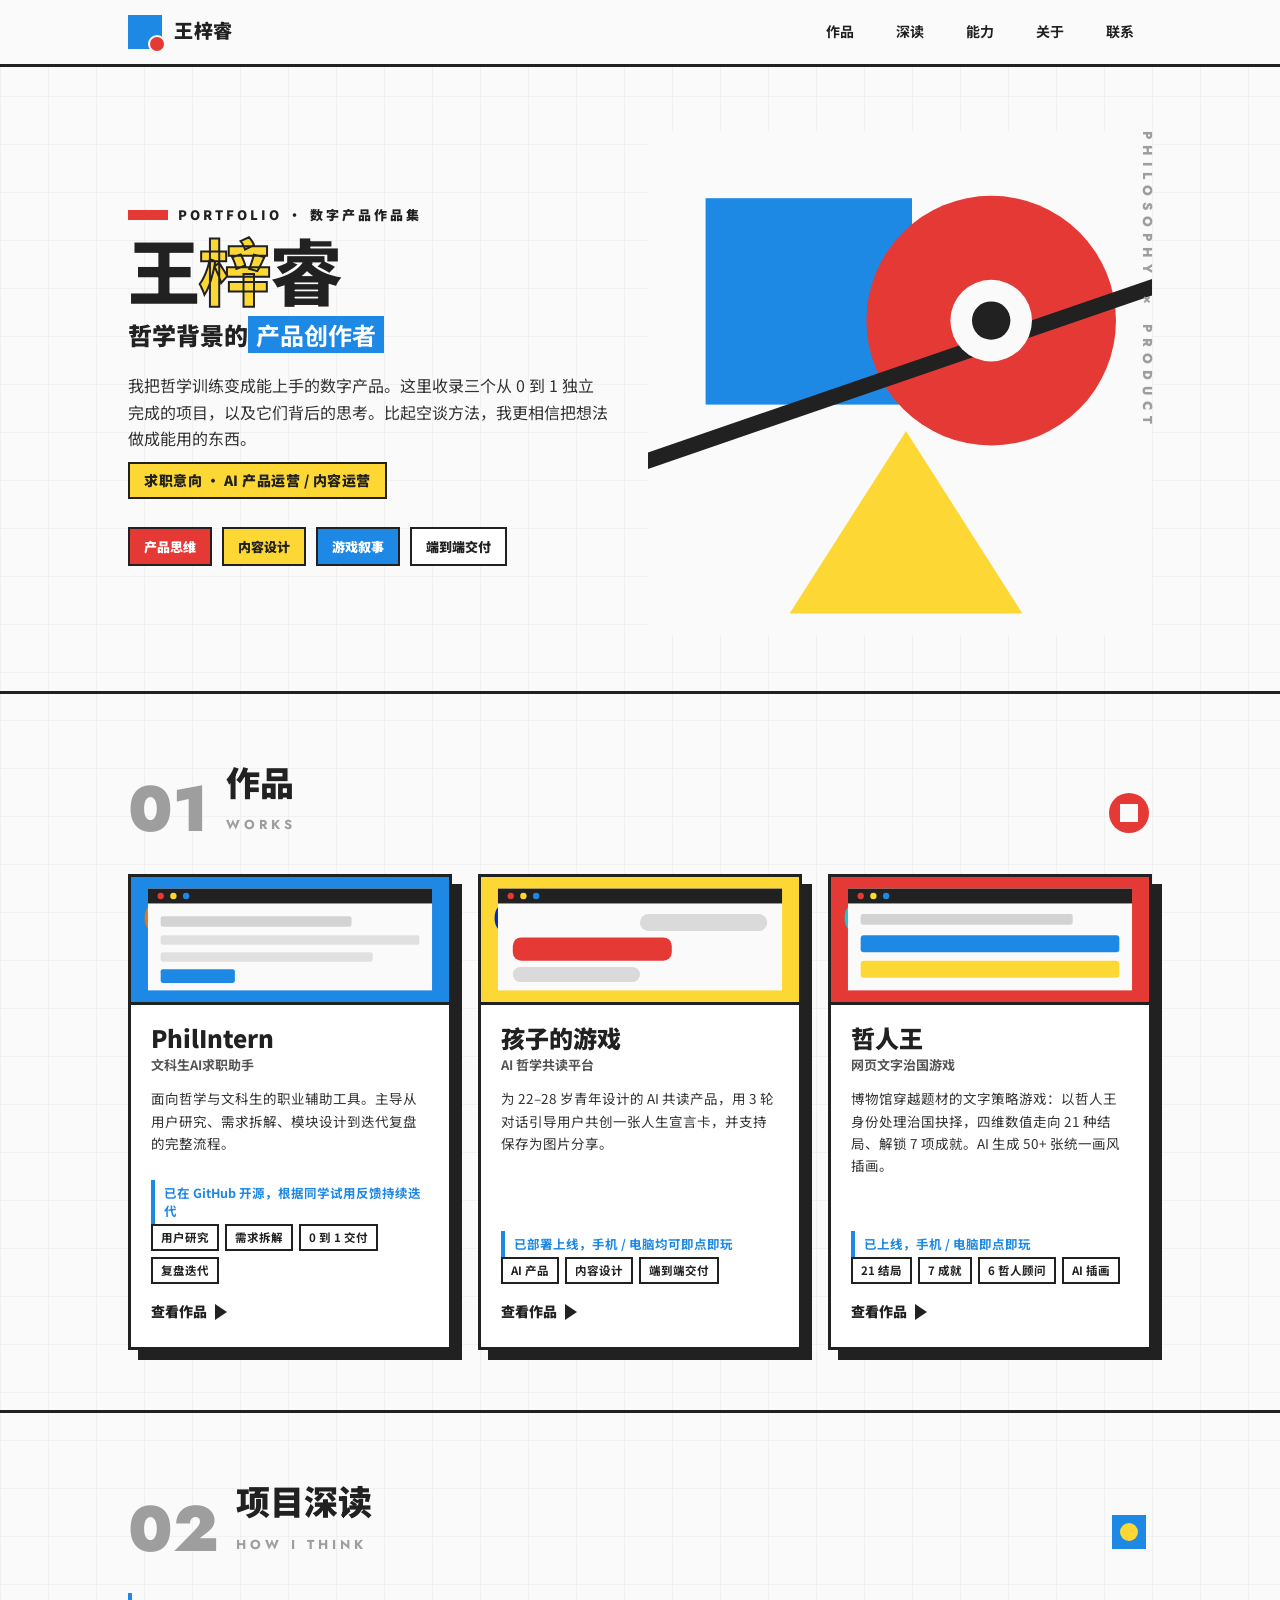
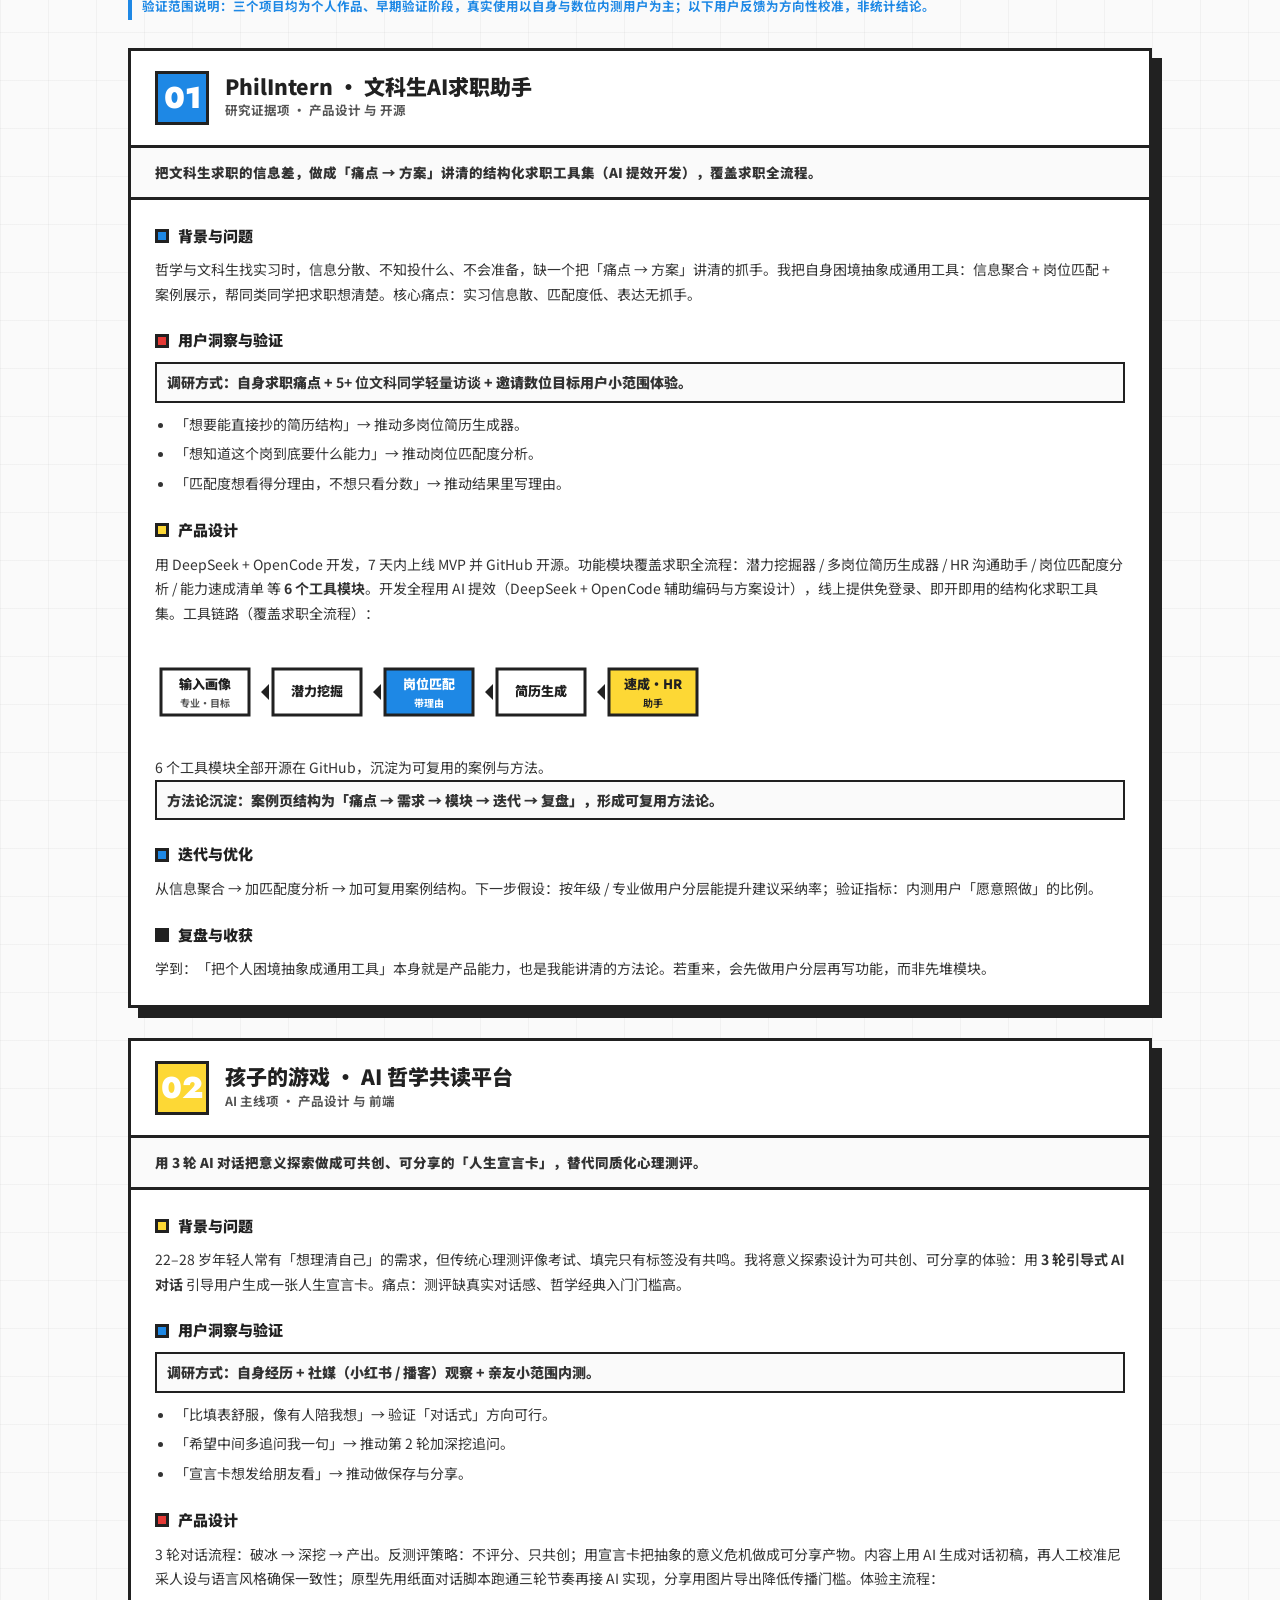
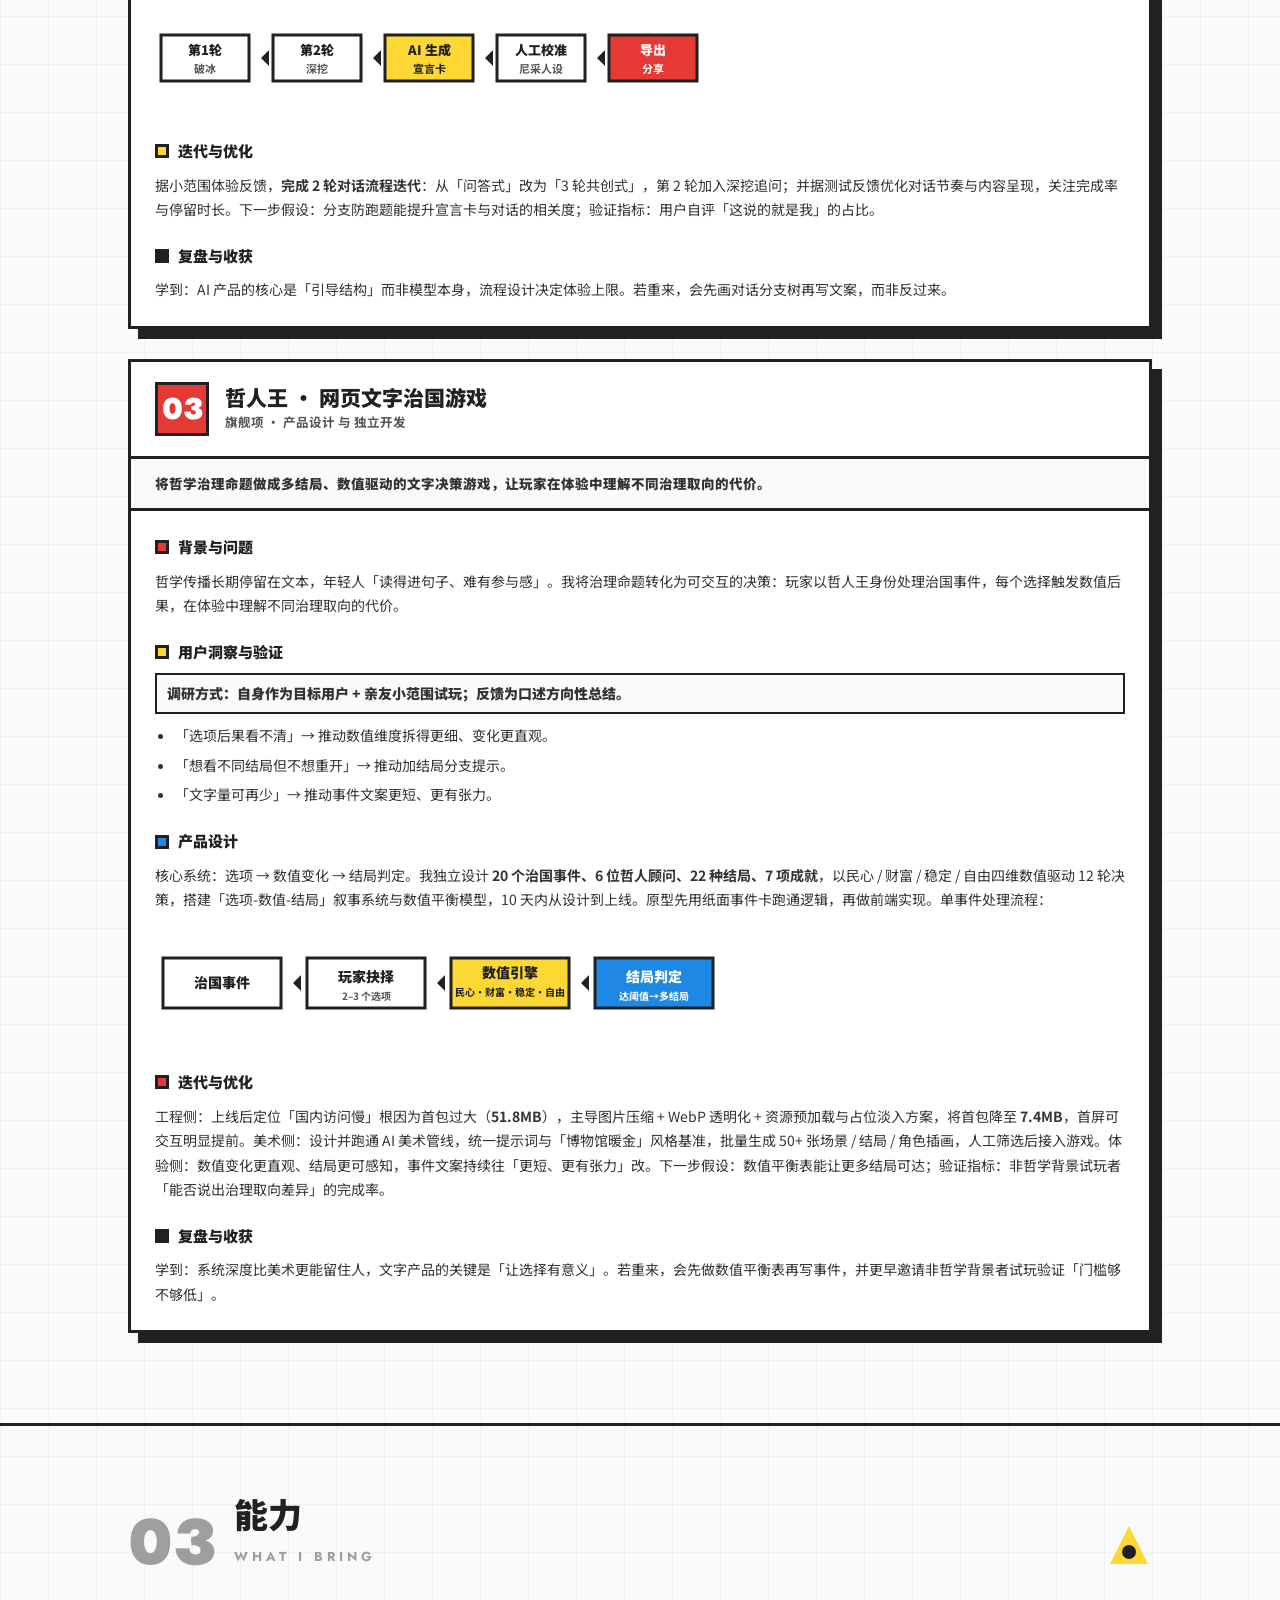
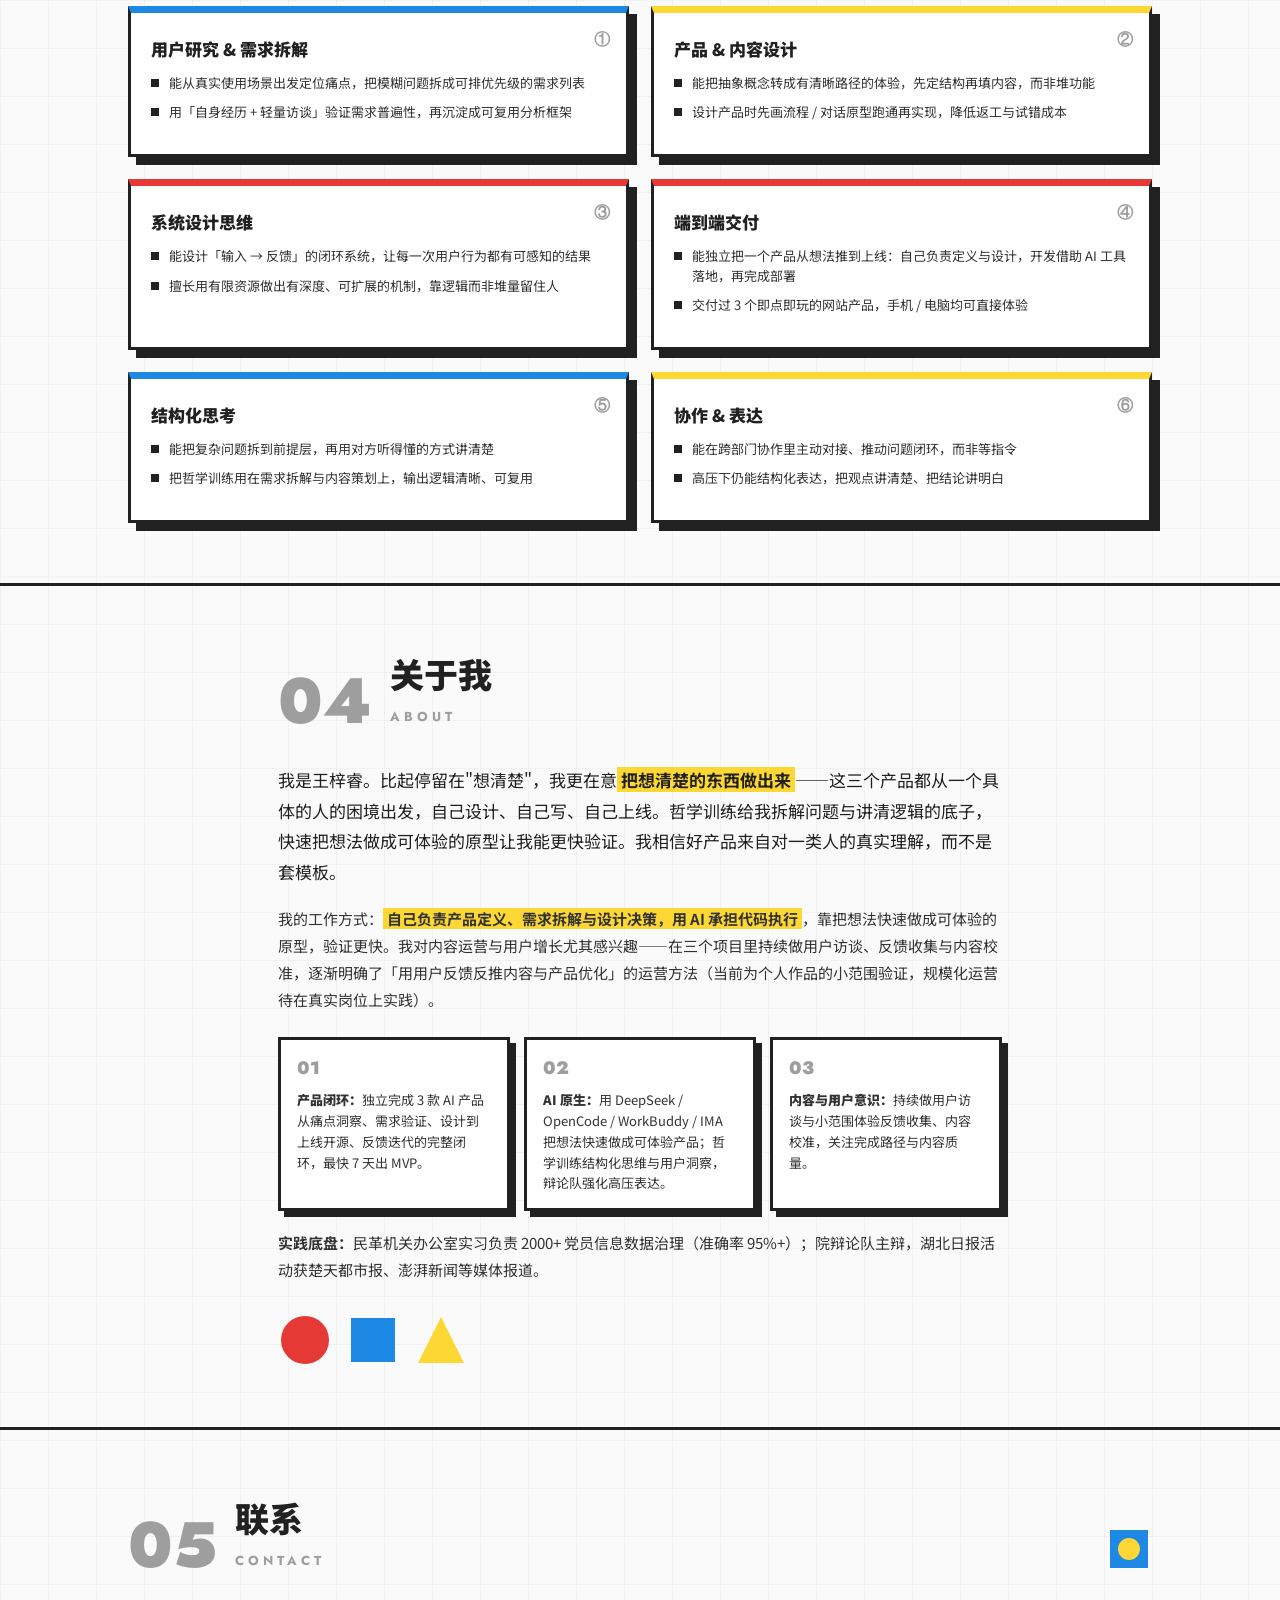
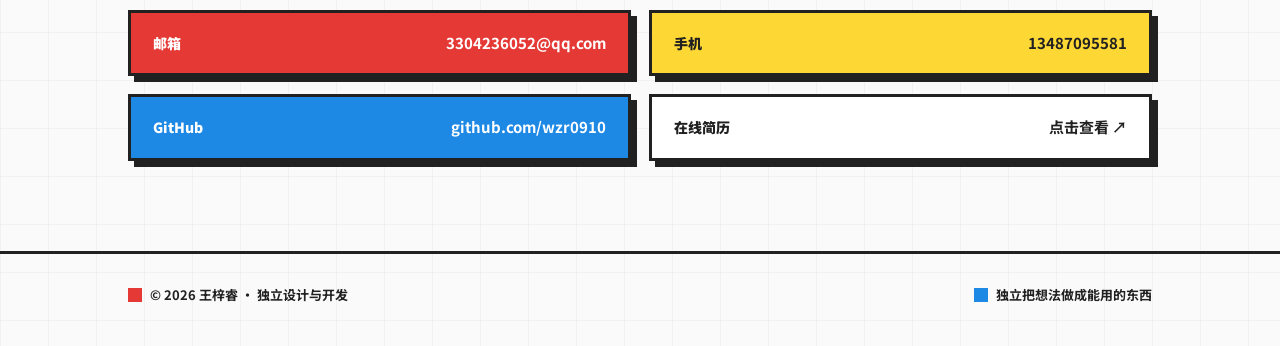
==== commit dee87dbf: "P0/P1：PhilIntern口径改为开发用AI提效+线上结构化工具（消除'AI生成'与演示矛盾）；哲人王结局数22→21（与游戏实际一致）" ====
--- a/index.html
+++ b/index.html
@@ -21,6 +21,15 @@
 <meta name="twitter:title" content="王梓睿 · 作品集｜哲学背景的产品创作者" />
 <meta name="twitter:description" content="三个从 0 到 1 的 AI 数字产品：PhilIntern 文科生AI求职助手、孩子的游戏 AI 共读、哲人王文字策略游戏。" />
 <meta name="twitter:image" content="https://wzr0910.github.io/og-cover.png" />
+<script type="application/ld+json">
+{"@context":"https://schema.org","@graph":[
+{"@type":"Person","name":"王梓睿","url":"https://wzr0910.github.io/","jobTitle":"产品创作者（求职意向：AI 产品运营 / 内容运营）","email":"mailto:3304236052@qq.com","telephone":"+86-134-8709-5581","image":"https://wzr0910.github.io/og-cover.png","sameAs":["https://github.com/wzr0910"],"alumniOf":{"@type":"CollegeOrUniversity","name":"湖北大学"},"knowsAbout":["AI 产品设计","内容运营","用户研究","游戏叙事","端到端交付"],"description":"哲学背景的产品创作者，独立设计与开发三个从 0 到 1 的数字产品：PhilIntern 文科生AI求职助手、孩子的游戏 AI 共读、哲人王文字策略游戏。"},
+{"@type":"VideoGame","name":"哲人王","url":"https://wzr0910.github.io/philosopher-king","description":"博物馆穿越题材的文字策略游戏：以哲人王身份处理治国抉择，四维数值走向 21 种结局、解锁 7 项成就。","author":{"@type":"Person","name":"王梓睿"},"applicationCategory":"Game","operatingSystem":"Web"},
+{"@type":"WebApplication","name":"孩子的游戏","url":"https://wzr0910.github.io/child-game","description":"AI 哲学共读平台：用 3 轮引导式 AI 对话共创一张人生宣言卡，支持保存为图片分享。","author":{"@type":"Person","name":"王梓睿"},"operatingSystem":"Web"},
+{"@type":"WebApplication","name":"PhilIntern","url":"https://wzr0910.github.io/hub","description":"文科生 AI 求职助手：岗位匹配度分析、多岗位简历生成器、HR 沟通助手等 6 个工具模块，已 GitHub 开源。","author":{"@type":"Person","name":"王梓睿"},"operatingSystem":"Web"}
+]}
+</script>
+<script>document.documentElement.classList.add('js');</script>
 <style>
   :root{
     --red:#E53935; --yellow:#FDD835; --blue:#1E88E5;
@@ -45,6 +54,8 @@
   /* ===== NAV ===== */
   .nav{position:sticky;top:0;z-index:30;background:var(--paper);border-bottom:3px solid var(--ink);}
   .nav-in{display:flex;align-items:center;justify-content:space-between;height:64px;}
+  .nav-top{display:flex;align-items:center;justify-content:space-between;gap:12px;}
+  .nav-toggle{display:none;}
   .brand{display:flex;align-items:center;gap:12px;font-weight:900;font-size:19px;letter-spacing:.5px;}
   .mark{width:34px;height:34px;position:relative;flex:none;}
   .mark .sq{position:absolute;inset:0;background:var(--blue);}
@@ -184,6 +195,13 @@
     .grid,.grid-caps,.adv-grid{grid-template-columns:1fr;}
     .crows{grid-template-columns:1fr;}
     .nav-in{flex-direction:column;height:auto;align-items:stretch;gap:4px;padding:10px 0;}
+    .nav-top{display:flex;align-items:center;justify-content:space-between;gap:12px;}
+    .js .nav-toggle{display:inline-flex;flex-direction:column;align-items:center;justify-content:center;gap:5px;width:44px;height:44px;padding:0;background:var(--paper);border:2px solid var(--ink);cursor:pointer;flex:none;}
+    .nav-toggle .bar{display:block;width:20px;height:3px;background:var(--ink);}
+    .js .links{display:none;width:100%;border-top:3px solid var(--ink);padding-top:0;gap:0;}
+    .js .links.open{display:flex;flex-direction:column;}
+    .js .links a{border-left:none;border-top:2px solid var(--ink);flex:none;white-space:nowrap;padding:14px 10px;font-size:15px;text-align:center;width:100%;}
+    .js .links a:first-child{border-top:none;}
     .links{display:flex;flex-wrap:nowrap;overflow-x:auto;width:100%;border-top:3px solid var(--ink);padding-top:8px;}
     .links a{border-left:2px solid var(--ink);flex:none;white-space:nowrap;}
     .vtext{display:none;}
@@ -194,8 +212,11 @@
 
   <header class="nav">
     <div class="wrap nav-in">
-      <div class="brand"><span class="mark"><span class="sq"></span><span class="ci"></span></span><span class="brand-name">王梓睿</span></div>
-      <nav class="links">
+      <div class="nav-top">
+        <div class="brand"><span class="mark"><span class="sq"></span><span class="ci"></span></span><span class="brand-name">王梓睿</span></div>
+        <button class="nav-toggle" type="button" aria-label="打开菜单" aria-expanded="false" aria-controls="nav-links"><span class="bar"></span><span class="bar"></span><span class="bar"></span></button>
+      </div>
+      <nav class="links" id="nav-links">
         <a href="#works">作品</a>
         <a href="#deep">深读</a>
         <a href="#caps">能力</a>
@@ -310,9 +331,9 @@
           <div class="card-body">
             <h3 class="ttl">哲人王</h3>
             <div class="sub">网页文字治国游戏</div>
-            <p class="desc">博物馆穿越题材的文字策略游戏：以哲人王身份处理治国抉择，四维数值走向 22 种结局、解锁 7 项成就。AI 生成 50+ 张统一画风插画。</p>
+            <p class="desc">博物馆穿越题材的文字策略游戏：以哲人王身份处理治国抉择，四维数值走向 21 种结局、解锁 7 项成就。AI 生成 50+ 张统一画风插画。</p>
             <p class="result">已上线，手机 / 电脑即点即玩</p>
-            <div class="chips"><span>22 结局</span><span>7 成就</span><span>6 哲人顾问</span><span>AI 插画</span></div>
+            <div class="chips"><span>21 结局</span><span>7 成就</span><span>6 哲人顾问</span><span>AI 插画</span></div>
             <span class="go">查看作品 <span class="ar"></span></span>
           </div>
         </a>
@@ -337,7 +358,7 @@
           <div><h3 class="t">PhilIntern · 文科生AI求职助手</h3><div class="s">研究证据项 · 产品设计 与 开源</div></div>
         </div>
         <div class="deep-link">
-          <span class="dl-pos">把文科生求职的信息差，做成「痛点 → 方案」讲清的 AI 工具集，覆盖求职全流程。</span>
+          <span class="dl-pos">把文科生求职的信息差，做成「痛点 → 方案」讲清的结构化求职工具集（AI 提效开发），覆盖求职全流程。</span>
         </div>
         <div class="case-b">
           <div class="blk">
@@ -355,7 +376,7 @@
           </div>
           <div class="blk">
             <div class="blk-h"><span class="dot" style="background:var(--yellow);"></span>产品设计</div>
-            <p>用 DeepSeek + OpenCode 开发，7 天内上线 MVP 并 GitHub 开源。功能模块覆盖求职全流程：潜力挖掘器 / 多岗位简历生成器 / HR 沟通助手 / 岗位匹配度分析 / 能力速成清单 等 <b>6 个工具模块</b>。建立「AI 生成 + 人工校准」内容审核机制确保输出质量。工具链路（覆盖求职全流程）：</p>
+            <p>用 DeepSeek + OpenCode 开发，7 天内上线 MVP 并 GitHub 开源。功能模块覆盖求职全流程：潜力挖掘器 / 多岗位简历生成器 / HR 沟通助手 / 岗位匹配度分析 / 能力速成清单 等 <b>6 个工具模块</b>。开发全程用 AI 提效（DeepSeek + OpenCode 辅助编码与方案设计），线上提供免登录、即开即用的结构化求职工具集。工具链路（覆盖求职全流程）：</p>
             <svg class="flow" viewBox="0 0 560 120" role="img" aria-label="PhilIntern 工具链路">
               <rect x="6" y="38" width="88" height="46" fill="#fff" stroke="#212121" stroke-width="3"/>
               <text x="50" y="58" font-size="13" font-weight="900" text-anchor="middle" fill="#212121">输入画像</text>
@@ -375,7 +396,7 @@
               <polygon points="318,61 338,61 338,53 330,61 338,69 338,61" fill="#212121"/>
               <polygon points="430,61 450,61 450,53 442,61 450,69 450,61" fill="#212121"/>
             </svg>
-            <p>6 个模块全部经「AI 生成 + 人工校准」审核后开源在 GitHub，沉淀为可复用的案例与方法。</p>
+            <p>6 个工具模块全部开源在 GitHub，沉淀为可复用的案例与方法。</p>
             <p class="method">方法论沉淀：案例页结构为「痛点 → 需求 → 模块 → 迭代 → 复盘」，形成可复用方法论。</p>
           </div>
           <div class="blk">
@@ -610,5 +631,27 @@
     </div>
   </footer>
 
+  <script>
+  (function(){
+    var toggle = document.querySelector('.nav-toggle');
+    var links = document.querySelector('.links');
+    if (!toggle || !links) return;
+    function setOpen(open){
+      links.classList.toggle('open', open);
+      toggle.setAttribute('aria-expanded', open ? 'true' : 'false');
+      toggle.setAttribute('aria-label', open ? '关闭菜单' : '打开菜单');
+    }
+    toggle.addEventListener('click', function(){
+      setOpen(!links.classList.contains('open'));
+    });
+    links.addEventListener('click', function(e){
+      if (e.target.closest('a')) setOpen(false);
+    });
+    document.addEventListener('click', function(e){
+      if (!e.target.closest('.nav-in')) setOpen(false);
+    });
+  })();
+  </script>
+
 </body>
 </html>
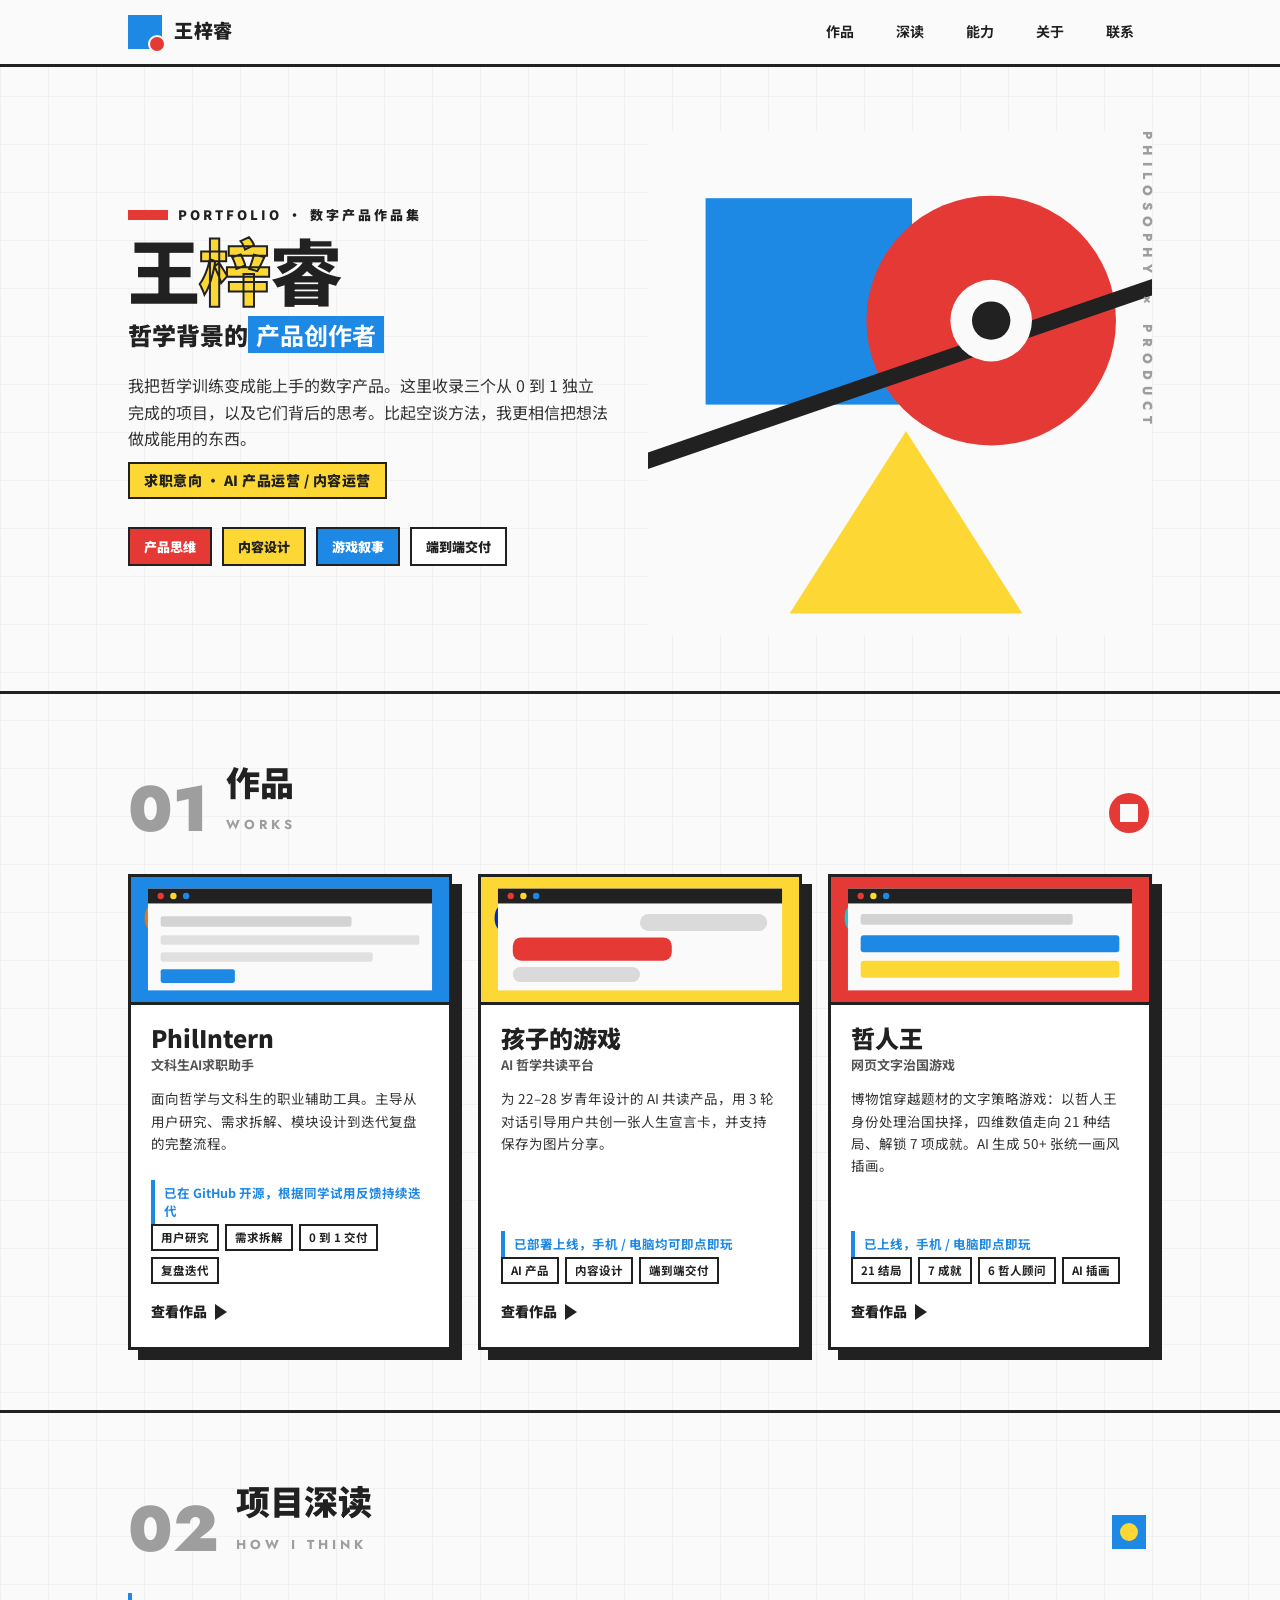
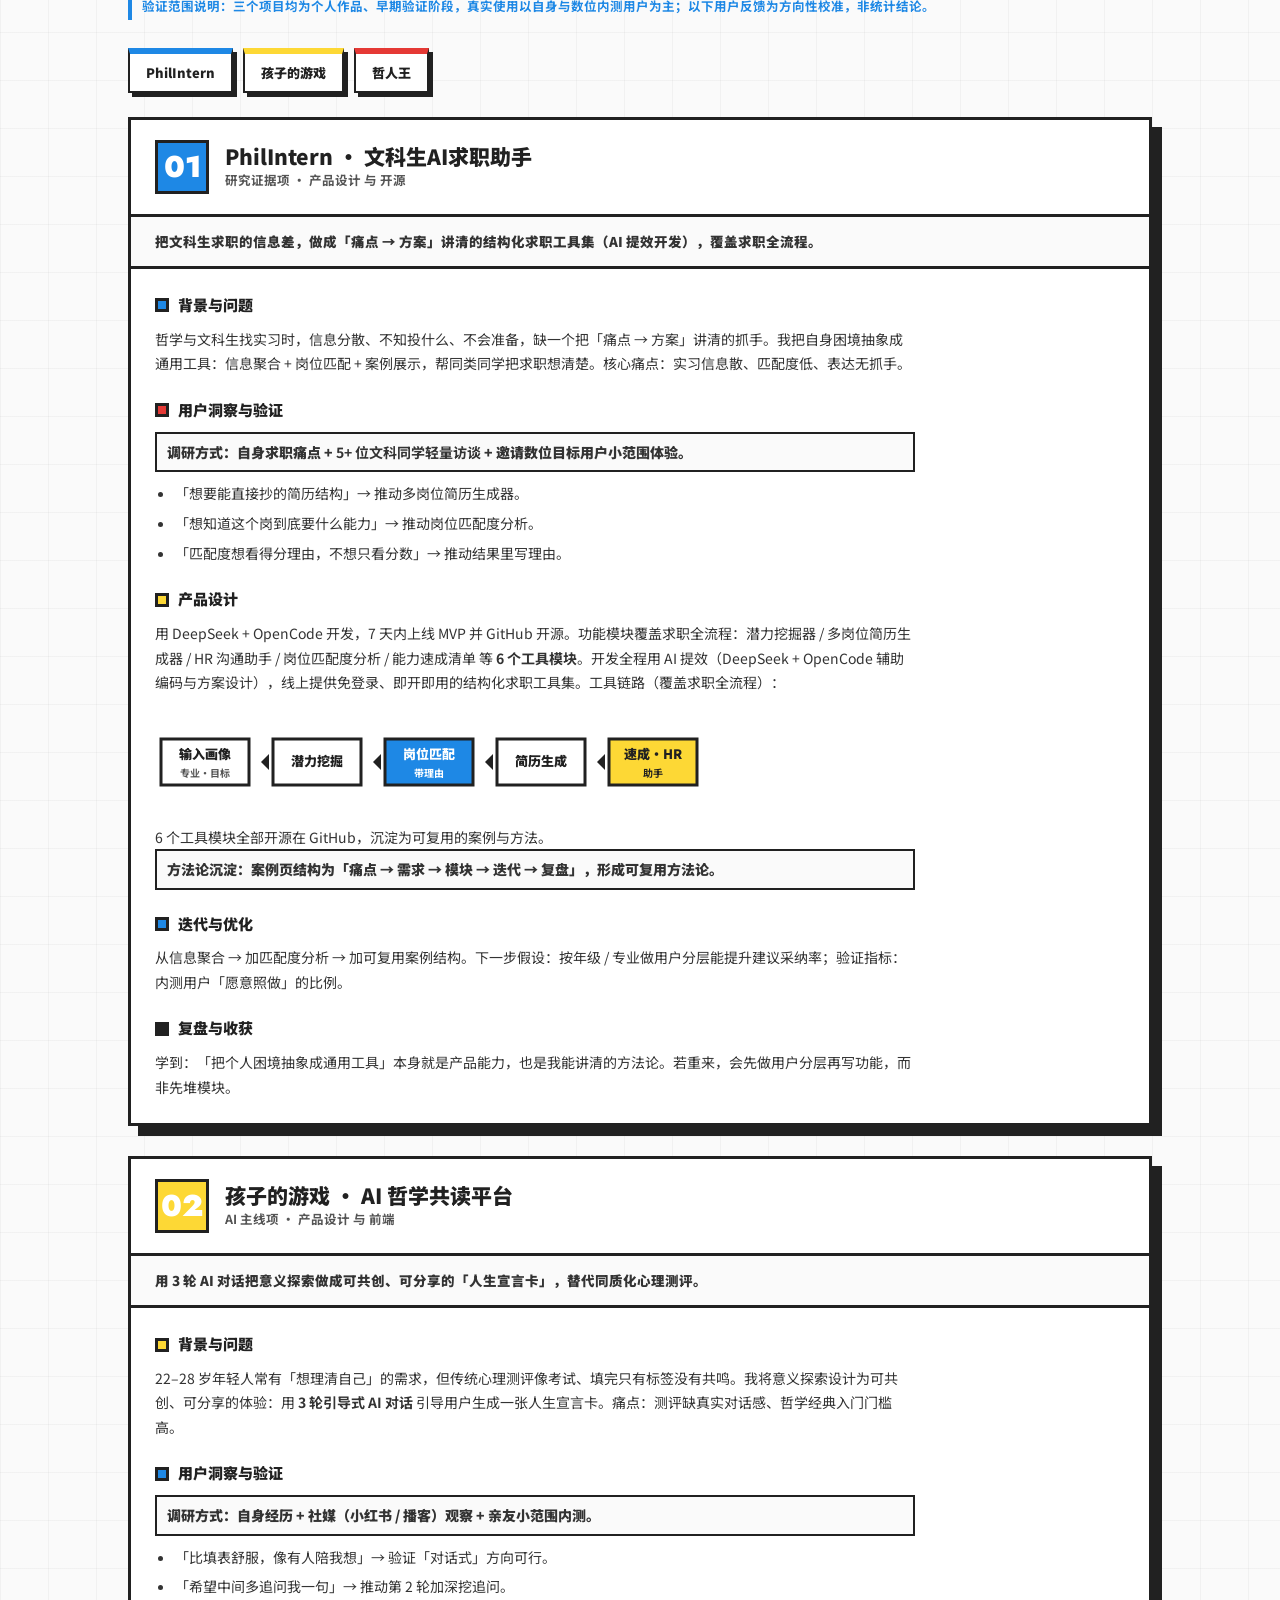
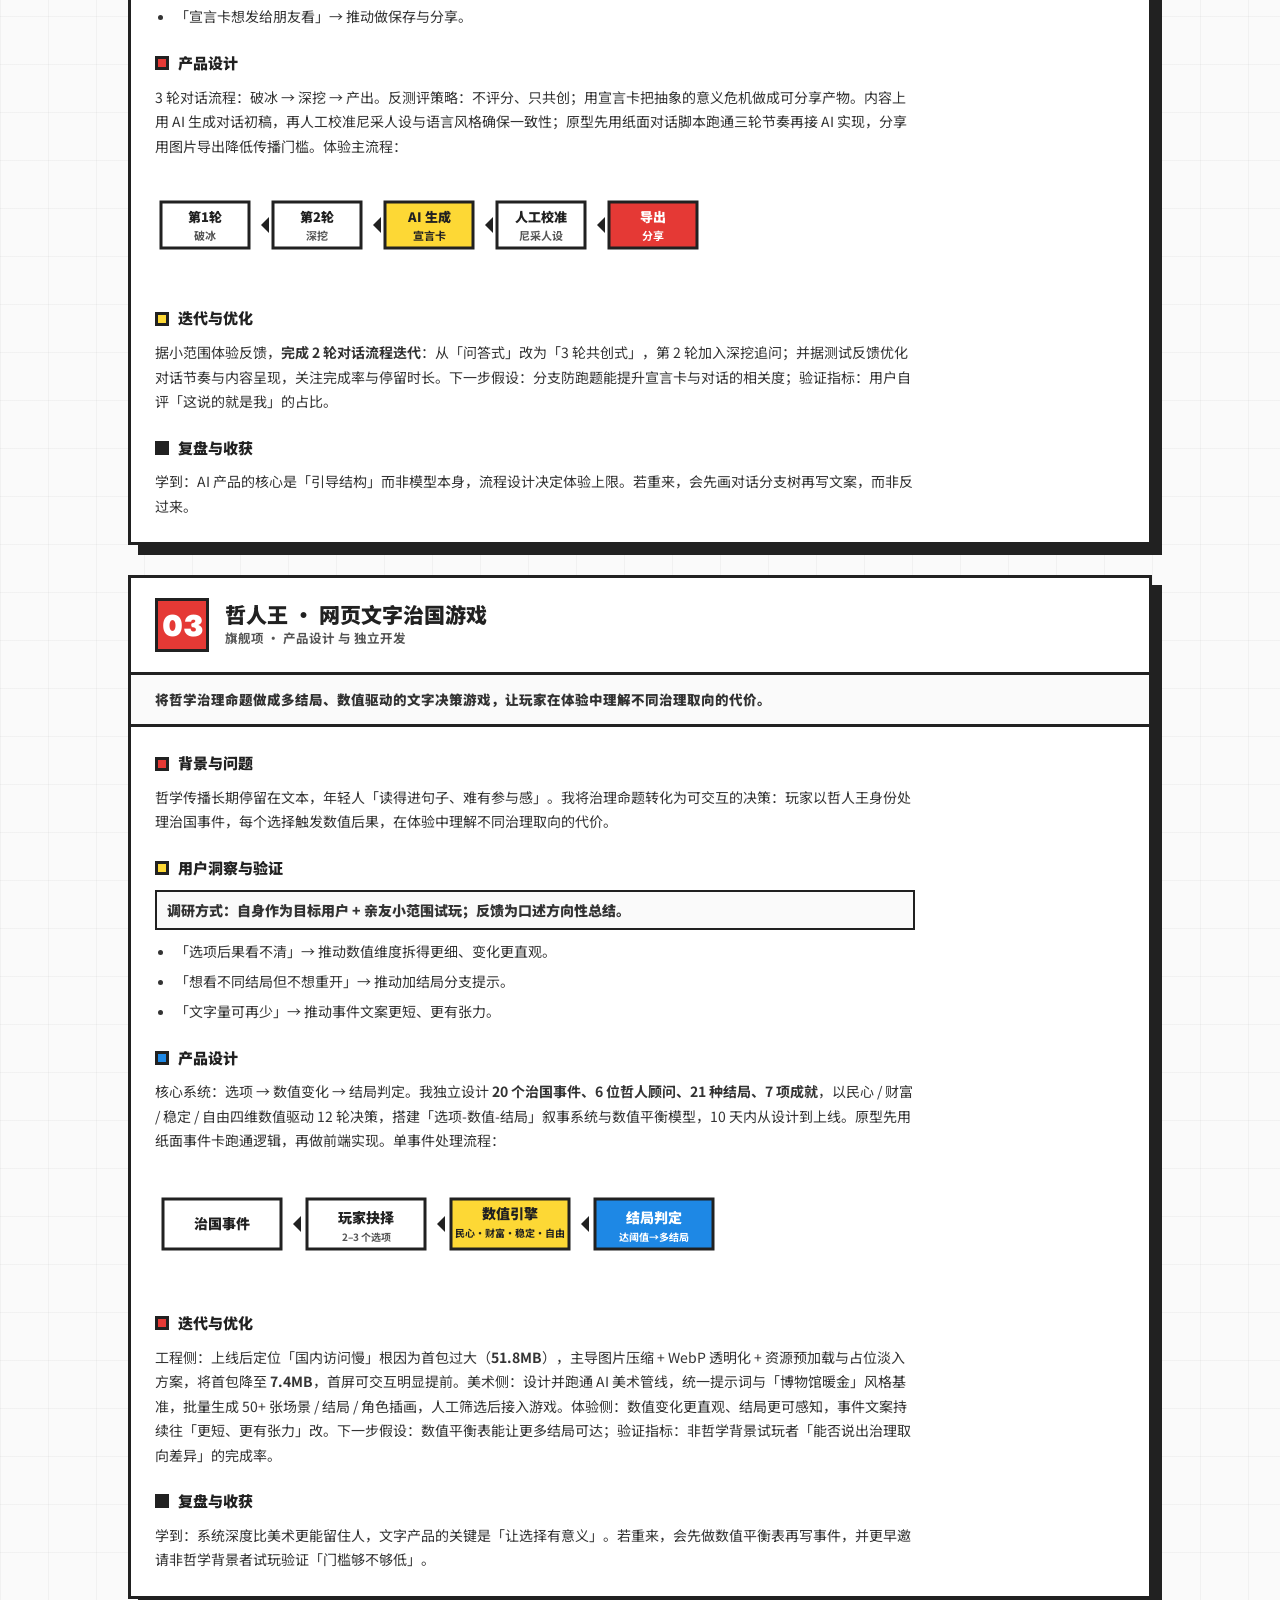
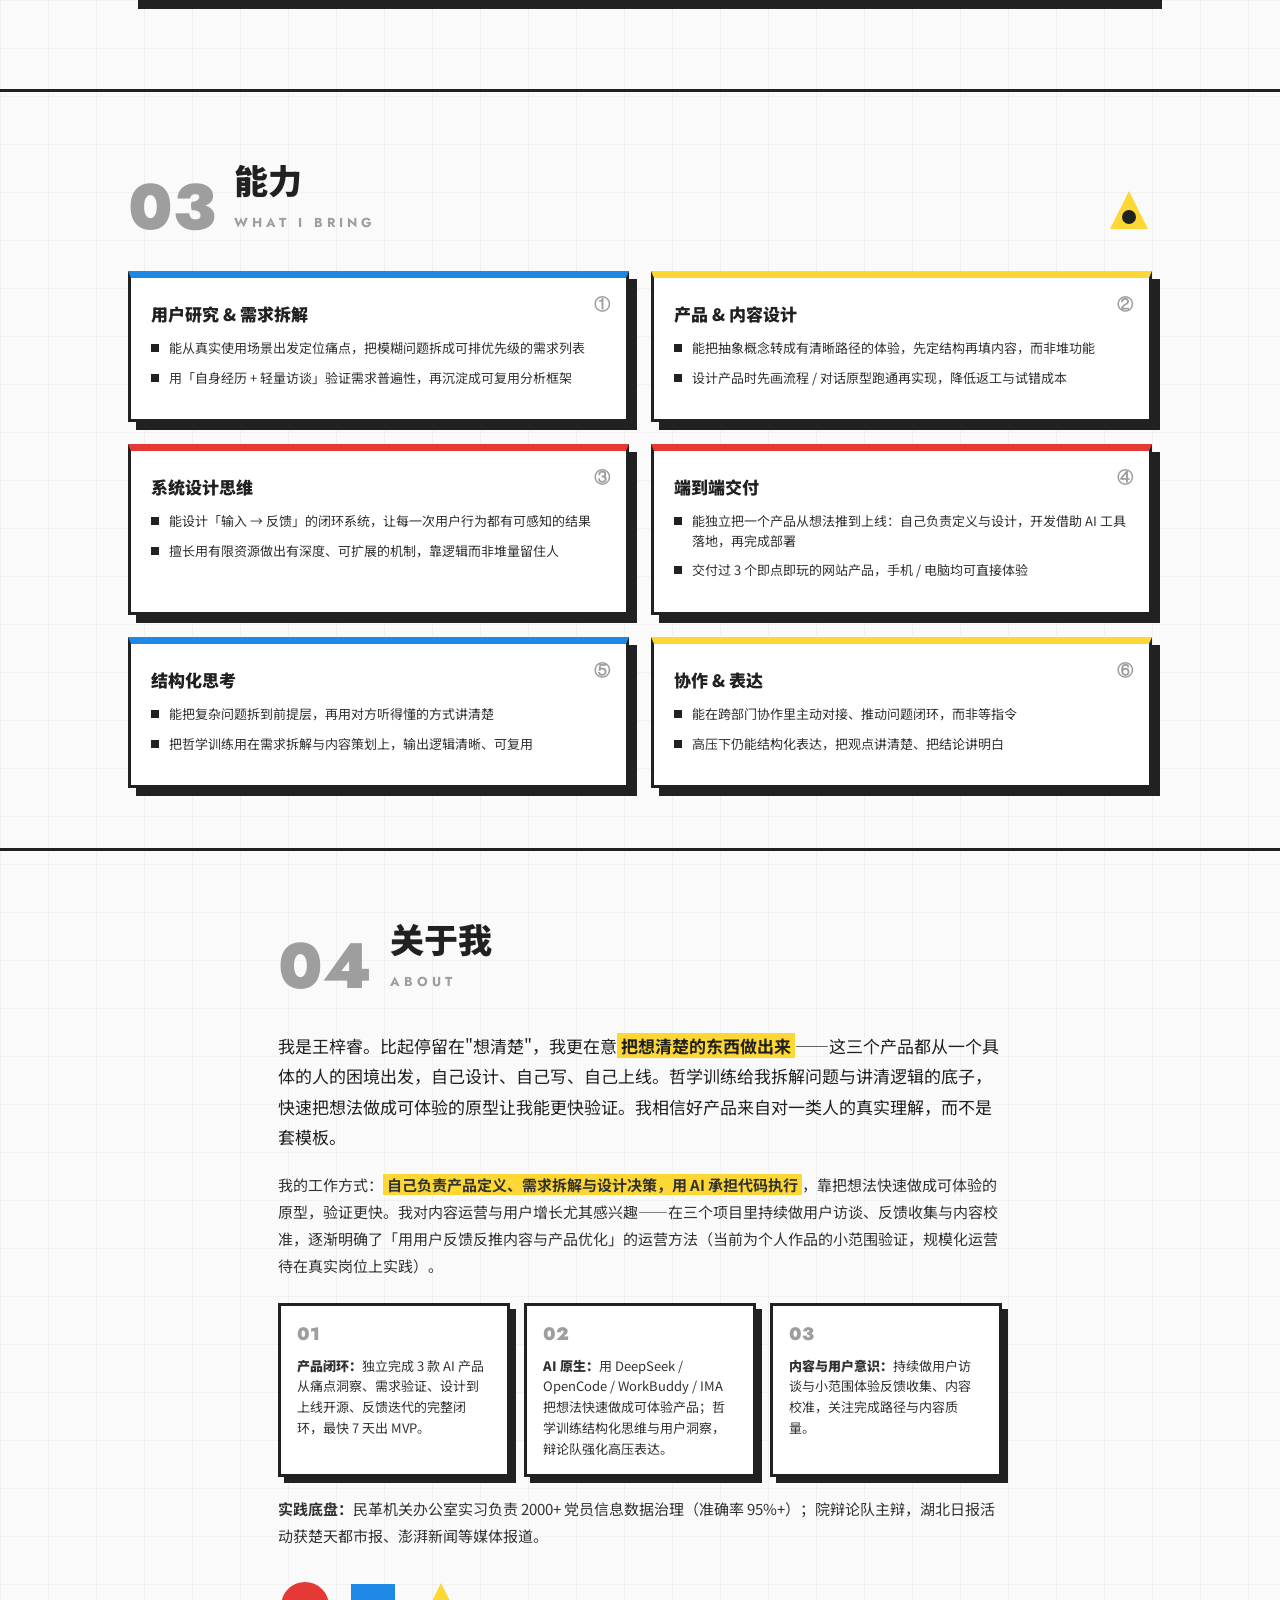
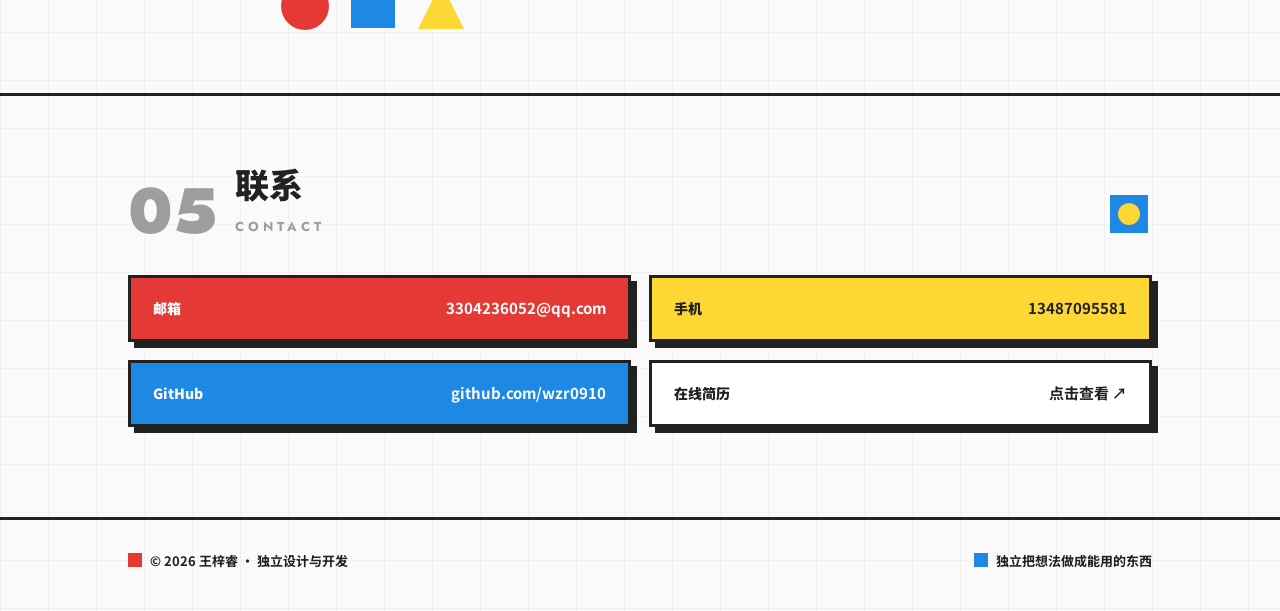
==== commit fccdc5c4: "UI/UX 优化批次：P0 补两处口径遗漏(深读22结局→21、resume去AI生成残留)；P1 深读限宽/联系区可点/focus-visible/CTA箭头动效；P2 theme-color/减少" ====
--- a/index.html
+++ b/index.html
@@ -3,6 +3,7 @@
 <head>
 <meta charset="UTF-8" />
 <meta name="viewport" content="width=device-width, initial-scale=1.0" />
+<meta name="theme-color" content="#FAFAFA" />
 <title>王梓睿 · 作品集</title>
 <meta name="description" content="哲学背景的产品创作者，独立设计与开发三个从 0 到 1 的数字产品：PhilIntern 文科生AI求职助手、孩子的游戏 AI 共读、哲人王文字策略游戏。收录每个项目的背景、设计过程与复盘。" />
 <link rel="icon" href="data:image/svg+xml,<svg xmlns='http://www.w3.org/2000/svg' viewBox='0 0 48 48'><rect width='48' height='48' fill='%23FAFAFA'/><rect x='8' y='8' width='22' height='22' fill='%231E88E5'/><circle cx='34' cy='34' r='10' fill='%23E53935'/></svg>" />
@@ -49,6 +50,7 @@
   }
   .jost{font-family:"Jost","Noto Sans SC",sans-serif;}
   a{color:inherit;text-decoration:none;}
+  a:focus-visible,button:focus-visible{outline:3px solid var(--blue);outline-offset:2px;border-radius:2px;}
   .wrap{max-width:1080px;margin:0 auto;padding:0 28px;}
 
   /* ===== NAV ===== */
@@ -108,7 +110,8 @@
   .chips{display:flex;flex-wrap:wrap;gap:6px;margin-bottom:16px;}
   .chips span{font-size:11.5px;font-weight:700;border:2px solid var(--ink);padding:2px 8px;}
   .go{font-weight:900;font-size:14px;display:inline-flex;align-items:center;gap:8px;align-self:flex-start;}
-  .go .ar{width:0;height:0;border-top:8px solid transparent;border-bottom:8px solid transparent;border-left:12px solid var(--ink);}
+  .go .ar{width:0;height:0;border-top:8px solid transparent;border-bottom:8px solid transparent;border-left:12px solid var(--ink);transition:transform .18s ease;}
+  .card:hover .go .ar{transform:translateX(4px);}
 
   /* ===== CAPS ===== */
   .grid-caps{display:grid;grid-template-columns:repeat(2,1fr);gap:22px;}
@@ -135,7 +138,8 @@
 
   /* ===== CONTACT ===== */
   .crows{display:grid;grid-template-columns:1fr 1fr;gap:18px;}
-  .crow{display:flex;align-items:center;justify-content:space-between;border:3px solid var(--ink);padding:18px 22px;box-shadow:6px 6px 0 var(--ink);}
+  .crow{display:flex;align-items:center;justify-content:space-between;border:3px solid var(--ink);padding:18px 22px;box-shadow:6px 6px 0 var(--ink);transition:transform .15s ease,box-shadow .15s ease;}
+  a.crow:hover{transform:translate(-2px,-2px);box-shadow:8px 8px 0 var(--ink);}
   .crow .k{font-weight:900;font-size:14px;}
   .crow .v{font-weight:700;font-size:15px;text-align:right;}
   .crow:nth-child(1){background:var(--red);color:#fff;}
@@ -166,7 +170,7 @@
   .deep .case-h .t{font-size:21px;font-weight:900;line-height:1.15;margin:0;}
   .deep .case-h .s{font-size:12.5px;font-weight:700;color:#555;margin-top:2px;}
   .deep .case-b{padding:24px;}
-  .deep .blk{margin-bottom:22px;}
+  .deep .blk{margin-bottom:22px;max-width:760px;}
   .deep .blk:last-child{margin-bottom:0;}
   .deep .blk-h{display:flex;align-items:center;gap:9px;font-weight:900;font-size:15px;margin-bottom:9px;}
   .deep .blk-h .dot{width:14px;height:14px;flex:none;border:3px solid var(--ink);}
@@ -177,6 +181,13 @@
   .deep .note{font-size:12.5px;font-weight:700;color:var(--blue);border-left:4px solid var(--blue);padding:4px 0 4px 10px;margin:10px 0 0;line-height:1.5;}
   .deep .honest{background:var(--yellow);border:3px solid var(--ink);padding:16px 20px;box-shadow:8px 8px 0 var(--ink);font-size:13.5px;line-height:1.7;margin-bottom:30px;}
   .deep .honest b{font-weight:900;}
+  /* 深读区项目快速跳转 */
+  .deep-nav{display:flex;gap:10px;flex-wrap:wrap;margin:0 0 24px;}
+  .deep-nav a{font-weight:900;font-size:13px;border:2px solid var(--ink);border-top-width:6px;padding:8px 16px;background:#fff;box-shadow:4px 4px 0 var(--ink);transition:transform .15s ease,box-shadow .15s ease;}
+  .deep-nav a:hover{transform:translate(-2px,-2px);box-shadow:6px 6px 0 var(--ink);}
+  .deep-nav a:nth-child(1){border-top-color:var(--blue);}
+  .deep-nav a:nth-child(2){border-top-color:var(--yellow);}
+  .deep-nav a:nth-child(3){border-top-color:var(--red);}
   /* 深读项链接条（速览卡精简为：一句定位 + 入口） */
   .deep .deep-link{display:flex;justify-content:space-between;align-items:center;gap:14px;flex-wrap:wrap;border-bottom:3px solid var(--ink);background:var(--paper);padding:14px 24px;}
   .deep .deep-link .dl-pos{font-size:13.5px;font-weight:800;color:#333;flex:1;min-width:200px;line-height:1.55;}
@@ -206,6 +217,10 @@
     .links a{border-left:2px solid var(--ink);flex:none;white-space:nowrap;}
     .vtext{display:none;}
   }
+  @media (prefers-reduced-motion:reduce){
+    html{scroll-behavior:auto;}
+    .card,.cap,.cta,.crow,.go .ar{transition:none !important;}
+  }
 </style>
 </head>
 <body>
@@ -352,7 +367,13 @@
 
       <div class="note" style="margin-bottom:28px;">验证范围说明：三个项目均为个人作品、早期验证阶段，真实使用以自身与数位内测用户为主；以下用户反馈为方向性校准，非统计结论。</div>
 
-      <div class="case">
+      <div class="deep-nav">
+        <a href="#case-phil">PhilIntern</a>
+        <a href="#case-child">孩子的游戏</a>
+        <a href="#case-king">哲人王</a>
+      </div>
+
+      <div class="case" id="case-phil">
         <div class="case-h">
           <span class="no" style="background:var(--blue);">01</span>
           <div><h3 class="t">PhilIntern · 文科生AI求职助手</h3><div class="s">研究证据项 · 产品设计 与 开源</div></div>
@@ -410,7 +431,7 @@
         </div>
       </div>
 
-      <div class="case">
+      <div class="case" id="case-child">
         <div class="case-h">
           <span class="no" style="background:var(--yellow);">02</span>
           <div><h3 class="t">孩子的游戏 · AI 哲学共读平台</h3><div class="s">AI 主线项 · 产品设计 与 前端</div></div>
@@ -468,7 +489,7 @@
         </div>
       </div>
 
-      <div class="case">
+      <div class="case" id="case-king">
         <div class="case-h">
           <span class="no" style="background:var(--red);">03</span>
           <div><h3 class="t">哲人王 · 网页文字治国游戏</h3><div class="s">旗舰项 · 产品设计 与 独立开发</div></div>
@@ -492,7 +513,7 @@
           </div>
           <div class="blk">
             <div class="blk-h"><span class="dot" style="background:var(--blue);"></span>产品设计</div>
-            <p>核心系统：选项 → 数值变化 → 结局判定。我独立设计 <b>20 个治国事件、6 位哲人顾问、22 种结局、7 项成就</b>，以民心 / 财富 / 稳定 / 自由四维数值驱动 12 轮决策，搭建「选项-数值-结局」叙事系统与数值平衡模型，10 天内从设计到上线。原型先用纸面事件卡跑通逻辑，再做前端实现。单事件处理流程：</p>
+            <p>核心系统：选项 → 数值变化 → 结局判定。我独立设计 <b>20 个治国事件、6 位哲人顾问、21 种结局、7 项成就</b>，以民心 / 财富 / 稳定 / 自由四维数值驱动 12 轮决策，搭建「选项-数值-结局」叙事系统与数值平衡模型，10 天内从设计到上线。原型先用纸面事件卡跑通逻辑，再做前端实现。单事件处理流程：</p>
             <svg class="flow" viewBox="0 0 560 130" role="img" aria-label="哲人王单事件处理流程">
               <rect x="8" y="40" width="118" height="50" fill="#fff" stroke="#212121" stroke-width="3"/>
               <text x="67" y="70" font-size="14" font-weight="900" text-anchor="middle" fill="#212121">治国事件</text>
@@ -616,9 +637,9 @@
         <svg class="sec-shape" viewBox="0 0 46 46"><rect x="4" y="4" width="38" height="38" fill="#1E88E5"/><circle cx="23" cy="23" r="11" fill="#FDD835"/></svg>
       </div>
       <div class="crows">
-        <div class="crow"><span class="k">邮箱</span><span class="v">3304236052@qq.com</span></div>
-        <div class="crow"><span class="k">手机</span><span class="v">13487095581</span></div>
-        <div class="crow"><span class="k">GitHub</span><span class="v">github.com/wzr0910</span></div>
+        <a class="crow" href="mailto:3304236052@qq.com"><span class="k">邮箱</span><span class="v">3304236052@qq.com</span></a>
+        <a class="crow" href="tel:+8613487095581"><span class="k">手机</span><span class="v">13487095581</span></a>
+        <a class="crow" href="https://github.com/wzr0910" target="_blank" rel="noopener"><span class="k">GitHub</span><span class="v">github.com/wzr0910</span></a>
         <div class="crow"><span class="k">在线简历</span><span class="v"><a href="resume.html" target="_blank" rel="noopener">点击查看 ↗</a></span></div>
       </div>
     </div>
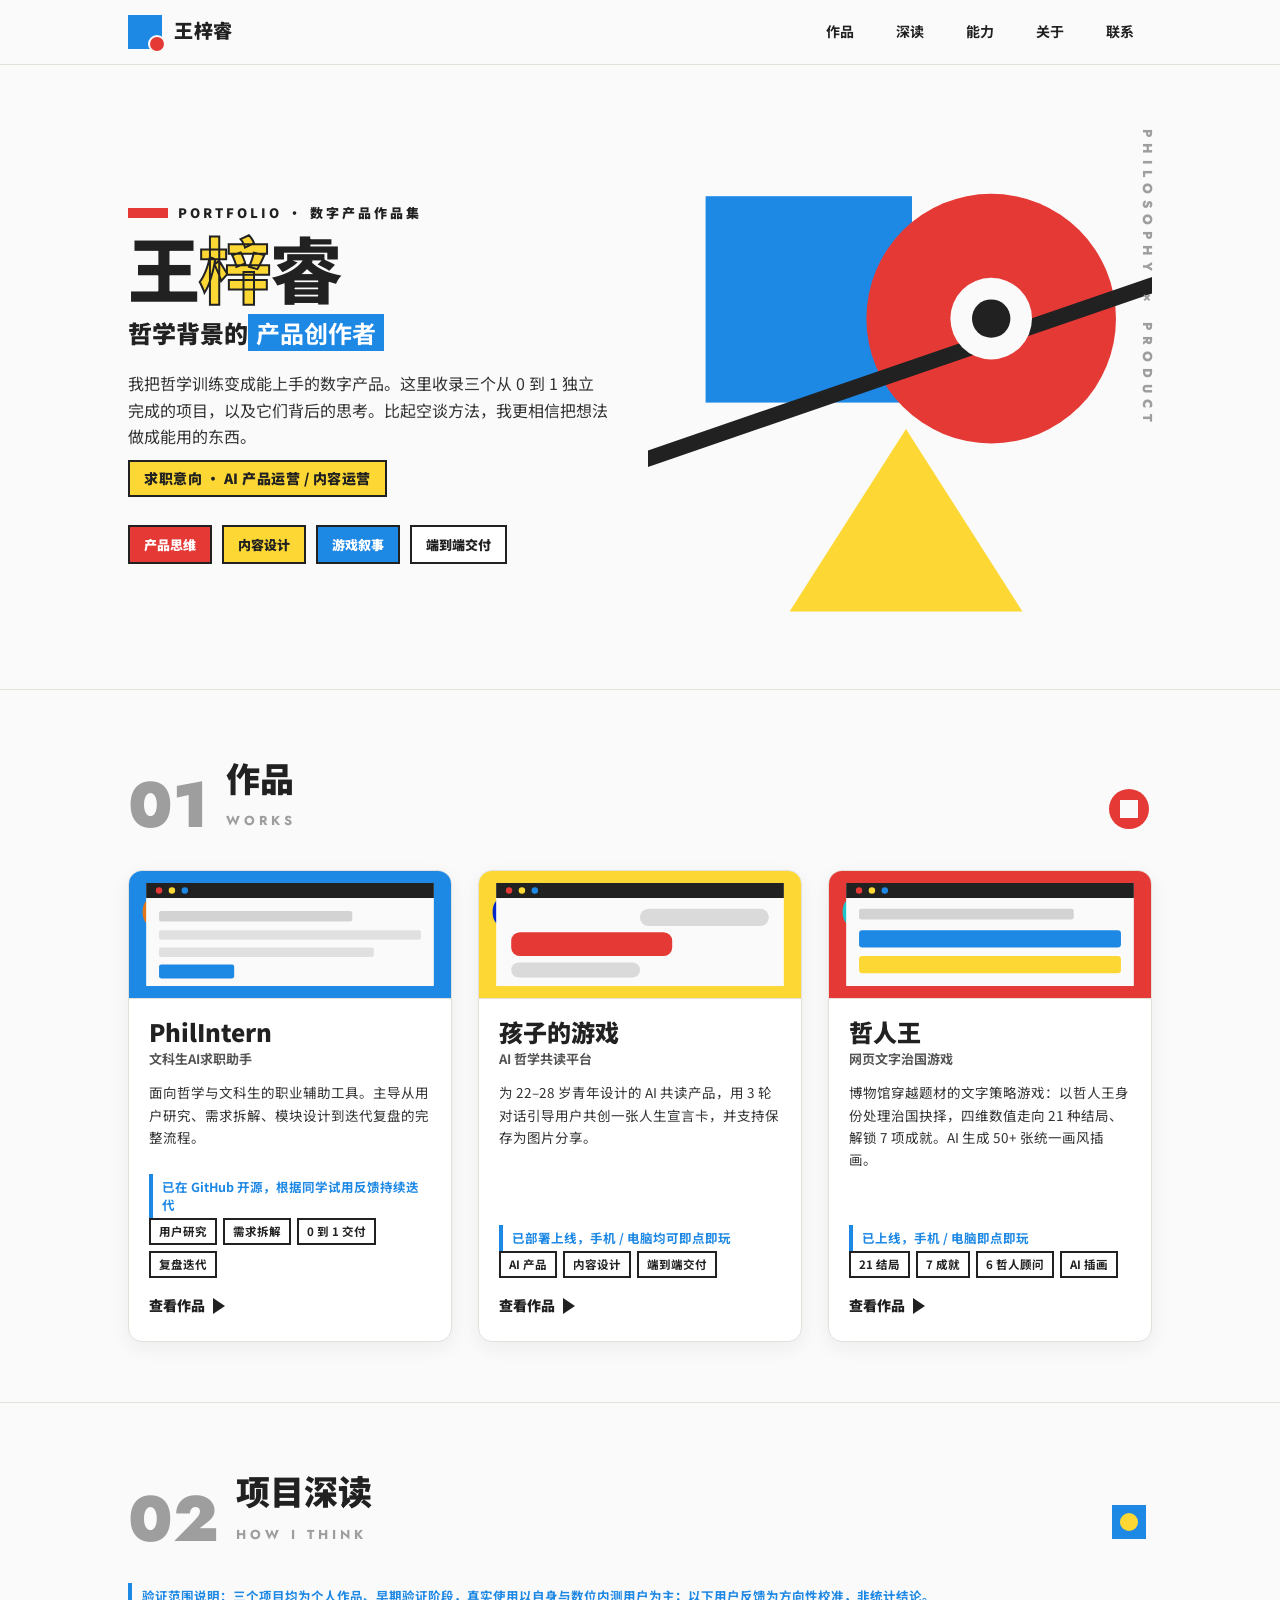
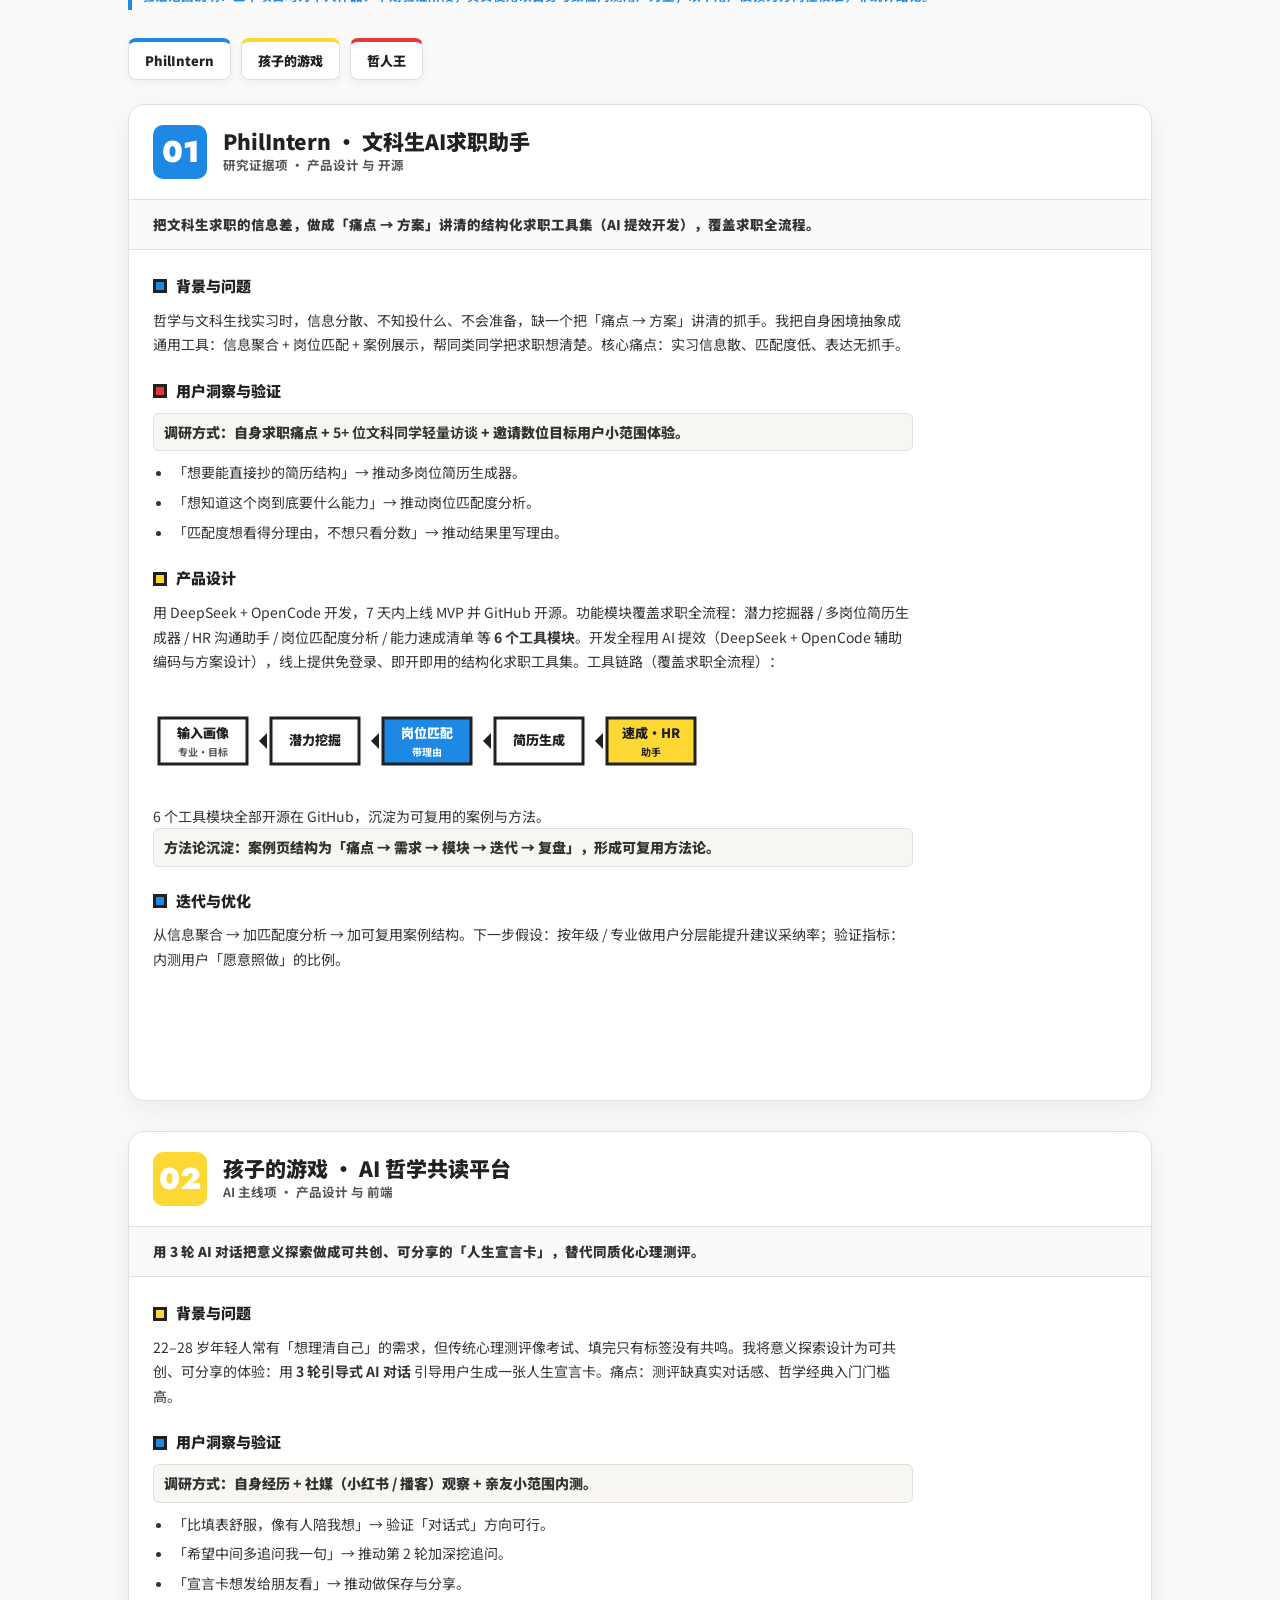
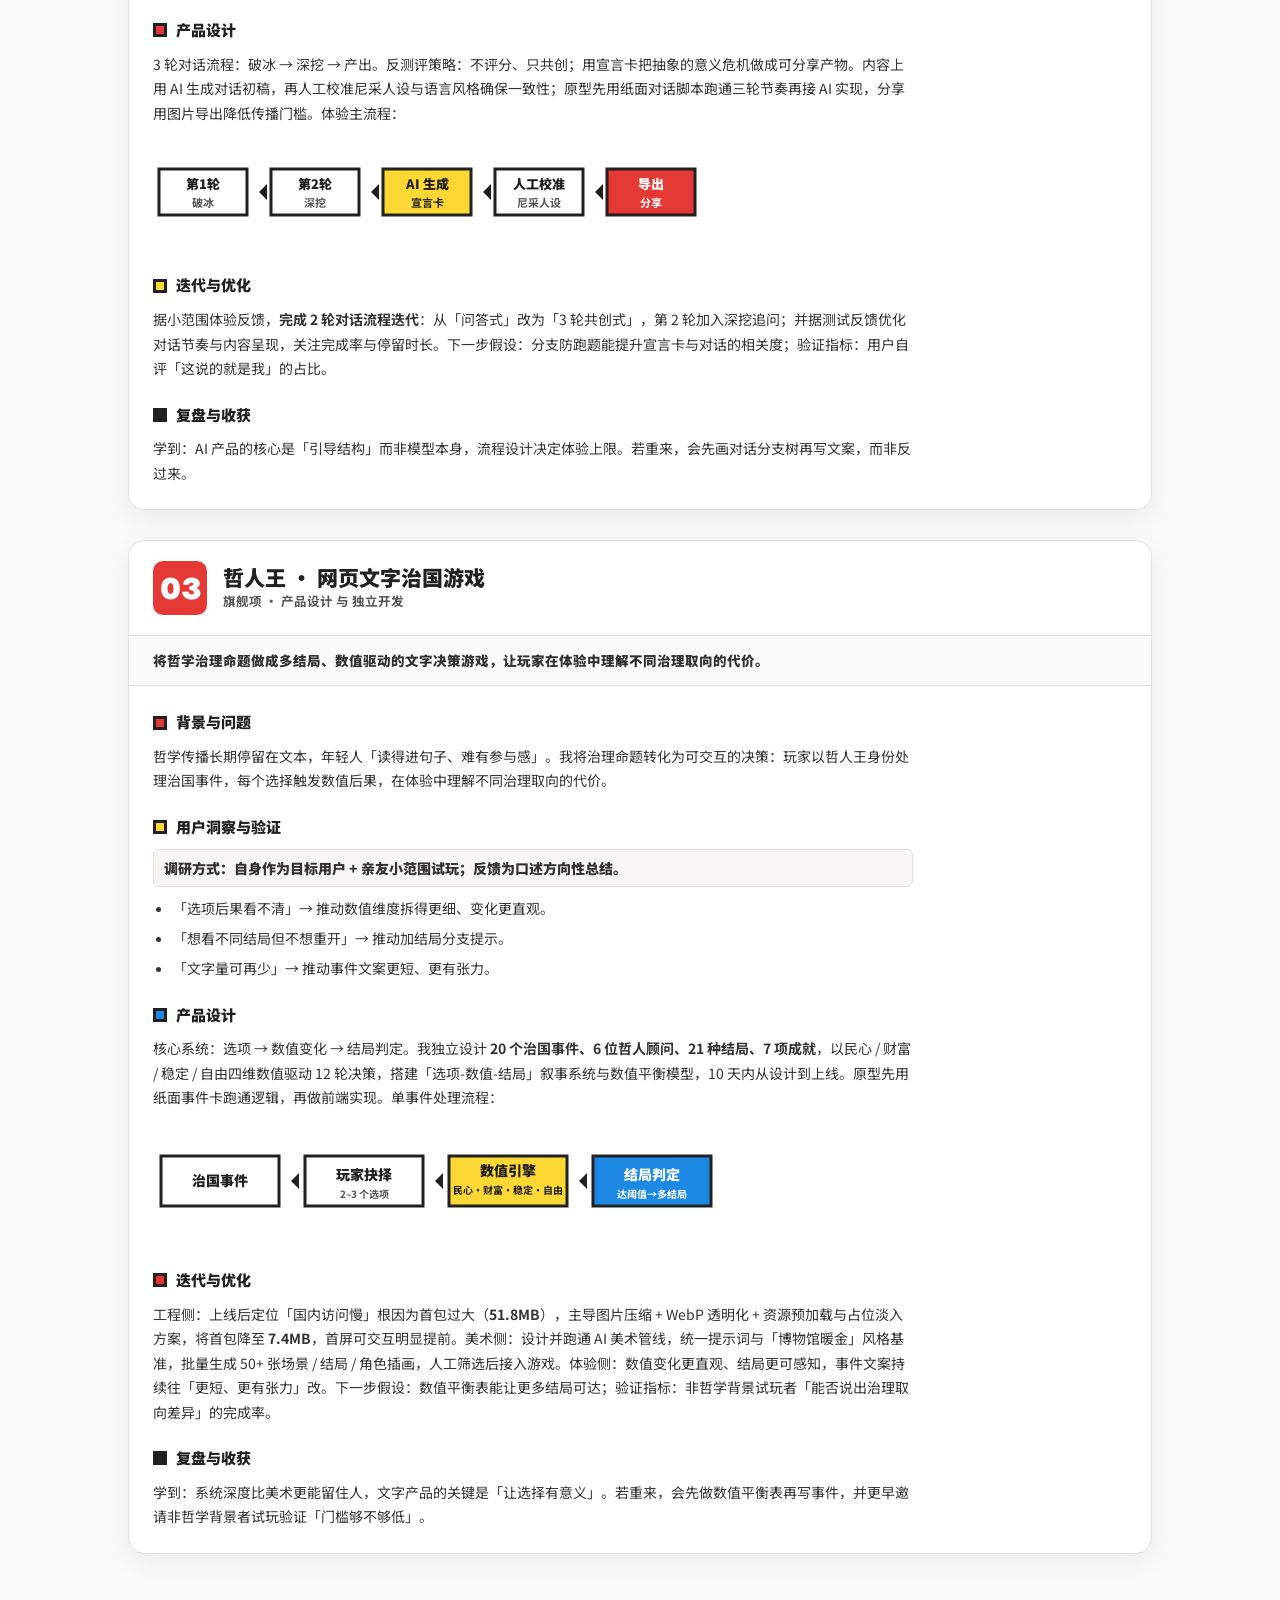
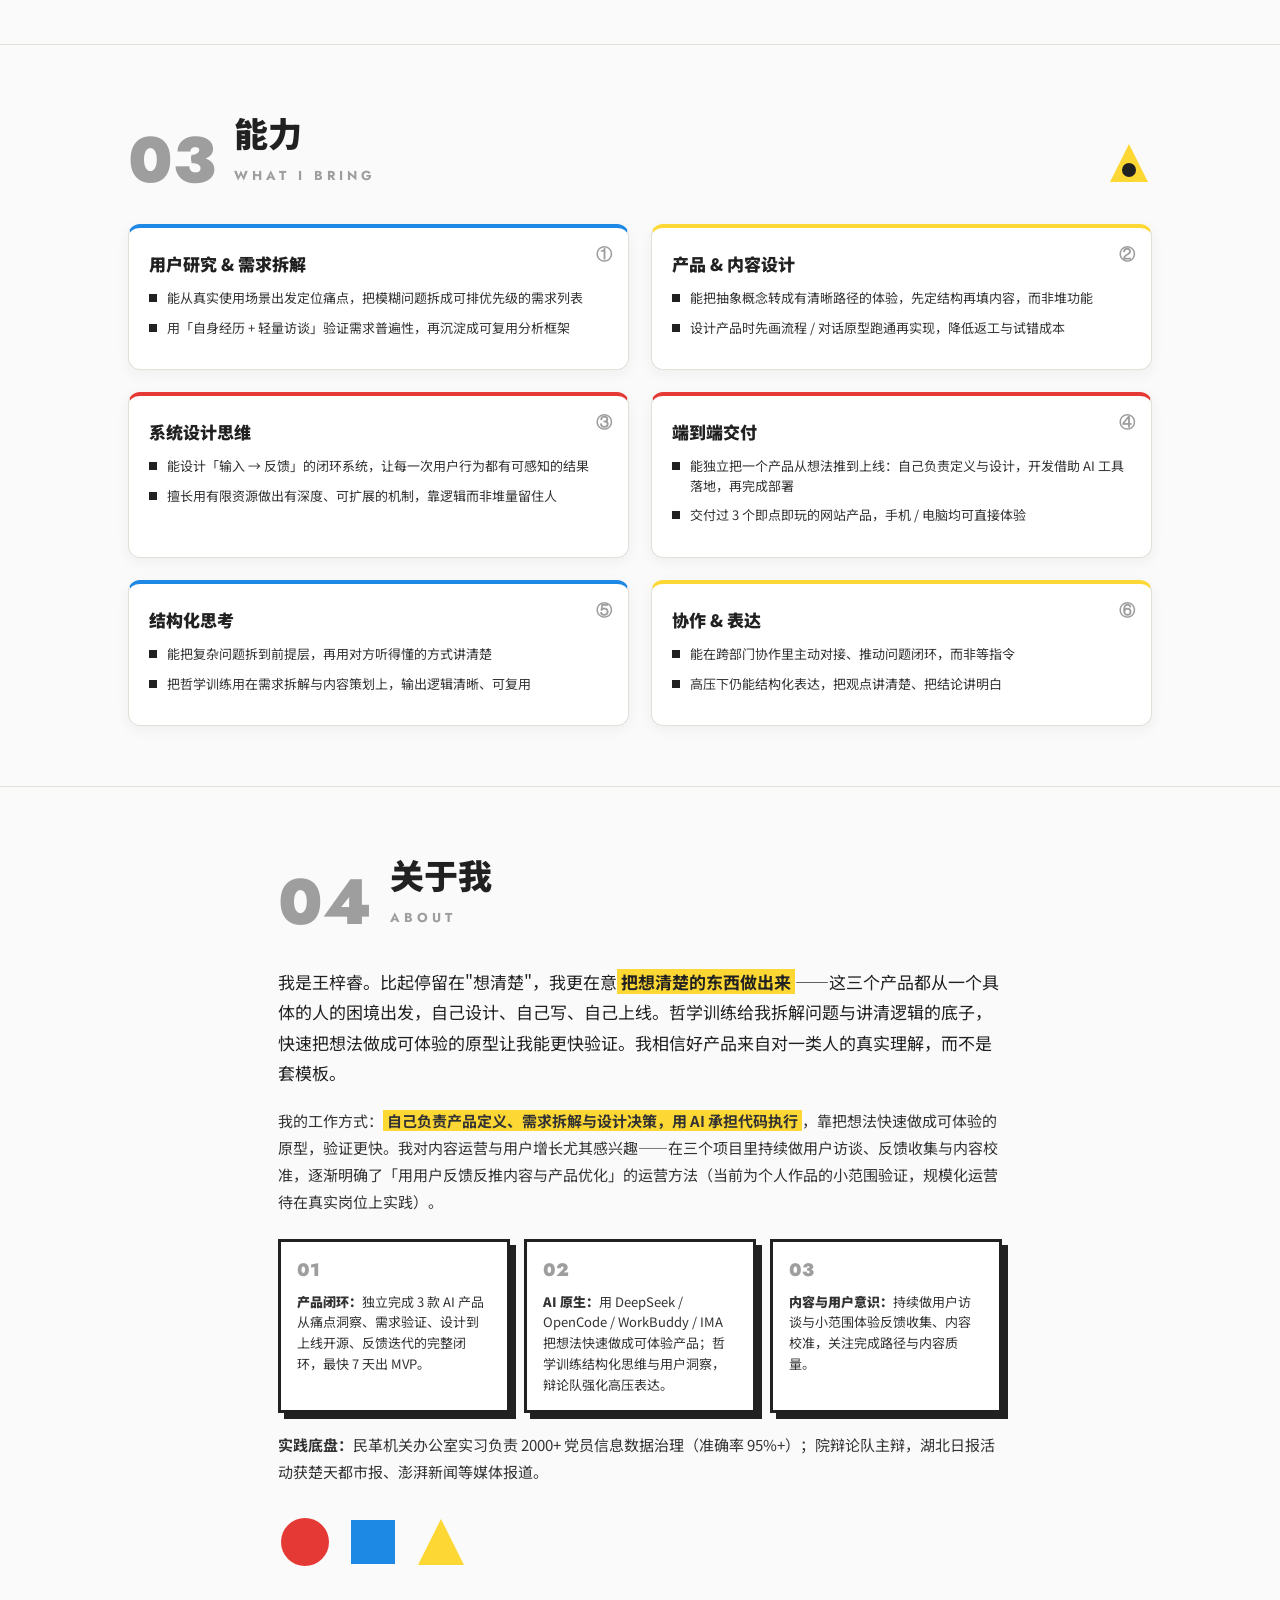
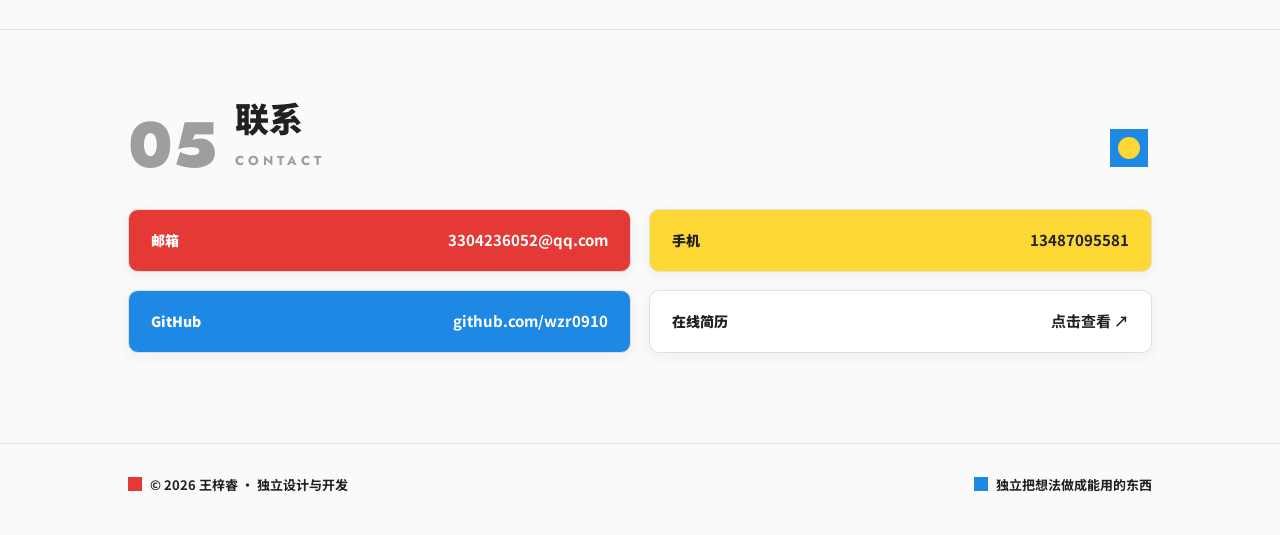
==== commit abfee4d5: "趣味化改版：去PPT感(细边轻影白底) + 动效基座(滚动进入/3D跟手/视差漂浮/进度条/章节高亮) + 彩蛋(哲学引语/项目卡迷你演示) + 深读章节流" ====
--- a/index.html
+++ b/index.html
@@ -42,11 +42,6 @@
     background:var(--paper); color:var(--ink);
     font-family:"Noto Sans SC",-apple-system,BlinkMacSystemFont,"PingFang SC","Microsoft YaHei",sans-serif;
     line-height:1.65; -webkit-font-smoothing:antialiased; overflow-x:hidden;
-    /* 严格网格系统：极淡参考线 */
-    background-image:
-      linear-gradient(rgba(33,33,33,.04) 1px, transparent 1px),
-      linear-gradient(90deg, rgba(33,33,33,.04) 1px, transparent 1px);
-    background-size:48px 48px;
   }
   .jost{font-family:"Jost","Noto Sans SC",sans-serif;}
   a{color:inherit;text-decoration:none;}
@@ -54,7 +49,7 @@
   .wrap{max-width:1080px;margin:0 auto;padding:0 28px;}
 
   /* ===== NAV ===== */
-  .nav{position:sticky;top:0;z-index:30;background:var(--paper);border-bottom:3px solid var(--ink);}
+  .nav{position:sticky;top:0;z-index:30;background:rgba(250,250,250,.88);backdrop-filter:blur(10px);-webkit-backdrop-filter:blur(10px);border-bottom:1px solid #E3E0DA;}
   .nav-in{display:flex;align-items:center;justify-content:space-between;height:64px;}
   .nav-top{display:flex;align-items:center;justify-content:space-between;gap:12px;}
   .nav-toggle{display:none;}
@@ -89,7 +84,7 @@
   .vtext{position:absolute;right:-6px;top:0;writing-mode:vertical-rl;font-family:"Jost",sans-serif;font-weight:800;letter-spacing:6px;font-size:13px;color:var(--gray);}
 
   /* ===== SECTION ===== */
-  .sec{padding:60px 0;border-top:3px solid var(--ink);position:relative;}
+  .sec{padding:60px 0;border-top:1px solid #E3E0DA;position:relative;}
   .sec-head{display:flex;align-items:flex-end;gap:18px;margin-bottom:38px;}
   .sec-no{font-family:"Jost",sans-serif;font-weight:900;font-size:clamp(40px,6vw,64px);line-height:.8;color:var(--gray);}
   .sec-tt{font-size:clamp(24px,3.4vw,34px);font-weight:900;margin:0;}
@@ -98,10 +93,10 @@
 
   /* ===== WORKS ===== */
   .grid{display:grid;grid-template-columns:repeat(3,1fr);gap:26px;}
-  .card{background:#fff;border:3px solid var(--ink);display:flex;flex-direction:column;
-        box-shadow:10px 10px 0 var(--ink);transition:transform .18s ease, box-shadow .18s ease;}
-  .card:hover{transform:translate(-4px,-4px);box-shadow:16px 16px 0 var(--ink);}
-  .card-top{height:128px;position:relative;overflow:hidden;border-bottom:3px solid var(--ink);}
+  .card{background:#fff;border:1px solid #E3E0DA;border-radius:14px;overflow:hidden;display:flex;flex-direction:column;
+        box-shadow:0 6px 20px rgba(33,33,33,.06);transition:transform .22s cubic-bezier(.22,.61,.36,1),box-shadow .22s ease;}
+  .card:hover{transform:translateY(-5px);box-shadow:0 18px 40px rgba(33,33,33,.12);}
+  .card-top{height:128px;position:relative;overflow:hidden;border-bottom:1px solid #E3E0DA;}
   .card-top .num{position:absolute;top:8px;left:12px;font-family:"Jost",sans-serif;font-weight:900;font-size:40px;color:#fff;mix-blend-mode:difference;}
   .card-body{padding:20px 20px 24px;display:flex;flex-direction:column;flex:1;}
   .card .ttl{font-size:24px;font-weight:900;line-height:1.1;margin:0;}
@@ -115,8 +110,8 @@
 
   /* ===== CAPS ===== */
   .grid-caps{display:grid;grid-template-columns:repeat(2,1fr);gap:22px;}
-  .cap{background:#fff;border:3px solid var(--ink);border-top-width:7px;padding:22px 20px;position:relative;box-shadow:8px 8px 0 var(--ink);}
-  .cap:hover{transform:translate(-3px,-3px);box-shadow:12px 12px 0 var(--ink);}
+  .cap{background:#fff;border:1px solid #E3E0DA;border-top:4px solid var(--ink);border-radius:12px;padding:22px 20px;position:relative;box-shadow:0 4px 14px rgba(33,33,33,.05);transition:transform .22s cubic-bezier(.22,.61,.36,1),box-shadow .22s ease;}
+  .cap:hover{transform:translateY(-4px);box-shadow:0 12px 28px rgba(33,33,33,.1);}
   .cap:nth-child(1){border-top-color:var(--blue);}
   .cap:nth-child(2){border-top-color:var(--yellow);}
   .cap:nth-child(3){border-top-color:var(--red);}
@@ -138,8 +133,8 @@
 
   /* ===== CONTACT ===== */
   .crows{display:grid;grid-template-columns:1fr 1fr;gap:18px;}
-  .crow{display:flex;align-items:center;justify-content:space-between;border:3px solid var(--ink);padding:18px 22px;box-shadow:6px 6px 0 var(--ink);transition:transform .15s ease,box-shadow .15s ease;}
-  a.crow:hover{transform:translate(-2px,-2px);box-shadow:8px 8px 0 var(--ink);}
+  .crow{display:flex;align-items:center;justify-content:space-between;border:1px solid #E3E0DA;border-radius:10px;padding:18px 22px;box-shadow:0 4px 14px rgba(33,33,33,.05);transition:transform .18s ease,box-shadow .18s ease;}
+  a.crow:hover{transform:translateY(-3px);box-shadow:0 10px 24px rgba(33,33,33,.12);}
   .crow .k{font-weight:900;font-size:14px;}
   .crow .v{font-weight:700;font-size:15px;text-align:right;}
   .crow:nth-child(1){background:var(--red);color:#fff;}
@@ -147,7 +142,7 @@
   .crow:nth-child(3){background:var(--blue);color:#fff;}
   .crow:nth-child(4){background:#fff;}
 
-  footer{border-top:3px solid var(--ink);margin-top:30px;padding:30px 0 40px;}
+  footer{border-top:1px solid #E3E0DA;margin-top:30px;padding:30px 0 40px;}
   .foot-in{display:flex;justify-content:space-between;flex-wrap:wrap;gap:12px;font-weight:700;font-size:13px;}
   .foot-in .blk{display:flex;gap:8px;align-items:center;}
   .foot-in .d{width:14px;height:14px;}
@@ -164,9 +159,9 @@
   .adv b{font-weight:900;}
 
   /* ===== 项目深读 / 设计过程 ===== */
-  .deep .case{border:3px solid var(--ink);background:#fff;box-shadow:10px 10px 0 var(--ink);margin-bottom:30px;overflow:hidden;}
-  .deep .case-h{display:flex;align-items:center;gap:16px;padding:20px 24px;border-bottom:3px solid var(--ink);}
-  .deep .case-h .no{font-family:"Jost",sans-serif;font-weight:900;font-size:30px;color:#fff;width:54px;height:54px;display:flex;align-items:center;justify-content:center;flex:none;border:3px solid var(--ink);}
+  .deep .case{border:1px solid #E3E0DA;border-radius:16px;background:#fff;box-shadow:0 8px 28px rgba(33,33,33,.07);margin-bottom:30px;overflow:hidden;}
+  .deep .case-h{display:flex;align-items:center;gap:16px;padding:20px 24px;border-bottom:1px solid #E3E0DA;}
+  .deep .case-h .no{font-family:"Jost",sans-serif;font-weight:900;font-size:30px;color:#fff;width:54px;height:54px;display:flex;align-items:center;justify-content:center;flex:none;border-radius:10px;}
   .deep .case-h .t{font-size:21px;font-weight:900;line-height:1.15;margin:0;}
   .deep .case-h .s{font-size:12.5px;font-weight:700;color:#555;margin-top:2px;}
   .deep .case-b{padding:24px;}
@@ -179,26 +174,26 @@
   .deep .blk li{font-size:14px;line-height:1.7;color:#333;margin-bottom:6px;}
   .deep .flow{width:100%;max-width:560px;height:auto;margin:6px 0 4px;display:block;}
   .deep .note{font-size:12.5px;font-weight:700;color:var(--blue);border-left:4px solid var(--blue);padding:4px 0 4px 10px;margin:10px 0 0;line-height:1.5;}
-  .deep .honest{background:var(--yellow);border:3px solid var(--ink);padding:16px 20px;box-shadow:8px 8px 0 var(--ink);font-size:13.5px;line-height:1.7;margin-bottom:30px;}
+  .deep .honest{background:#FFF8E1;border:1px solid #F5E1A4;border-left:5px solid var(--yellow);border-radius:10px;padding:16px 20px;font-size:13.5px;line-height:1.7;margin-bottom:30px;}
   .deep .honest b{font-weight:900;}
   /* 深读区项目快速跳转 */
   .deep-nav{display:flex;gap:10px;flex-wrap:wrap;margin:0 0 24px;}
-  .deep-nav a{font-weight:900;font-size:13px;border:2px solid var(--ink);border-top-width:6px;padding:8px 16px;background:#fff;box-shadow:4px 4px 0 var(--ink);transition:transform .15s ease,box-shadow .15s ease;}
-  .deep-nav a:hover{transform:translate(-2px,-2px);box-shadow:6px 6px 0 var(--ink);}
+  .deep-nav a{font-weight:900;font-size:13px;border:1px solid #E3E0DA;border-top:4px solid var(--ink);border-radius:8px;padding:8px 16px;background:#fff;box-shadow:0 3px 10px rgba(33,33,33,.06);transition:transform .18s ease,box-shadow .18s ease;}
+  .deep-nav a:hover{transform:translateY(-2px);box-shadow:0 8px 20px rgba(33,33,33,.1);}
   .deep-nav a:nth-child(1){border-top-color:var(--blue);}
   .deep-nav a:nth-child(2){border-top-color:var(--yellow);}
   .deep-nav a:nth-child(3){border-top-color:var(--red);}
   /* 深读项链接条（速览卡精简为：一句定位 + 入口） */
-  .deep .deep-link{display:flex;justify-content:space-between;align-items:center;gap:14px;flex-wrap:wrap;border-bottom:3px solid var(--ink);background:var(--paper);padding:14px 24px;}
+  .deep .deep-link{display:flex;justify-content:space-between;align-items:center;gap:14px;flex-wrap:wrap;border-bottom:1px solid #E3E0DA;background:var(--paper);padding:14px 24px;}
   .deep .deep-link .dl-pos{font-size:13.5px;font-weight:800;color:#333;flex:1;min-width:200px;line-height:1.55;}
   .deep .cta-row{display:flex;gap:12px;flex-wrap:wrap;align-items:center;}
-  .deep .cta{display:inline-flex;align-items:center;gap:8px;font-weight:900;font-size:13px;text-decoration:none;border:3px solid var(--ink);padding:9px 15px;box-shadow:4px 4px 0 var(--ink);transition:transform .15s ease,box-shadow .15s ease;}
-  .deep .cta:hover{transform:translate(-2px,-2px);box-shadow:6px 6px 0 var(--ink);}
-  .deep .cta.r{background:var(--red);color:#fff;}
-  .deep .cta.b{background:var(--blue);color:#fff;}
-  .deep .cta.y{background:var(--yellow);color:var(--ink);}
+  .deep .cta{display:inline-flex;align-items:center;gap:8px;font-weight:900;font-size:13px;text-decoration:none;border:1px solid #E3E0DA;border-radius:8px;padding:9px 15px;box-shadow:0 3px 10px rgba(33,33,33,.06);transition:transform .18s ease,box-shadow .18s ease;}
+  .deep .cta:hover{transform:translateY(-2px);box-shadow:0 8px 20px rgba(33,33,33,.1);}
+  .deep .cta.r{background:var(--red);color:#fff;border-color:var(--red);}
+  .deep .cta.b{background:var(--blue);color:#fff;border-color:var(--blue);}
+  .deep .cta.y{background:var(--yellow);color:var(--ink);border-color:#E9C825;}
   .deep .cta .ar{width:0;height:0;border-top:7px solid transparent;border-bottom:7px solid transparent;border-left:10px solid currentColor;}
-  .deep .method{font-size:12.5px;font-weight:800;color:#555;background:#FAFAFA;border:2px solid var(--ink);padding:6px 10px;margin-bottom:10px;line-height:1.5;}
+  .deep .method{font-size:12.5px;font-weight:800;color:#555;background:#F7F6F3;border:1px solid #E3E0DA;border-radius:6px;padding:6px 10px;margin-bottom:10px;line-height:1.5;}
   @media(max-width:880px){
     .deep .case-h .t{font-size:18px;}
     .hero-in{grid-template-columns:1fr;gap:36px;}
@@ -217,9 +212,43 @@
     .links a{border-left:2px solid var(--ink);flex:none;white-space:nowrap;}
     .vtext{display:none;}
   }
+  /* ===== 趣味化动效 ===== */
+  #progress{position:fixed;top:0;left:0;height:3px;width:0;background:linear-gradient(90deg,var(--blue) 0%,var(--yellow) 60%,var(--red) 100%);z-index:60;transition:width .12s linear;}
+  /* 滚动进入 */
+  .js .reveal{opacity:0;transform:translateY(26px);transition:opacity .6s ease,transform .7s cubic-bezier(.22,.61,.36,1);}
+  .js .reveal.in{opacity:1;transform:none;}
+  /* hero 漂浮 + 视差 */
+  .hero-art{cursor:pointer;animation:floaty 7s ease-in-out infinite;}
+  .hero-art.nofloat{animation:none;}
+  @keyframes floaty{0%,100%{transform:translateY(0)}50%{transform:translateY(-9px)}}
+  .hero-art svg{width:100%;height:100%;display:block;}
+  .hero-art svg rect,.hero-art svg circle,.hero-art svg polygon{transition:transform .4s cubic-bezier(.22,.61,.36,1);}
+  /* 作品卡迷你演示 */
+  .card-demo{position:absolute;inset:0;background:rgba(33,33,33,.94);color:#fff;display:flex;flex-direction:column;justify-content:center;gap:10px;padding:20px 22px;opacity:0;pointer-events:none;transition:opacity .25s ease;}
+  .card:hover .card-demo{opacity:1;}
+  .card-demo .cd-ttl{font-weight:900;font-size:12px;letter-spacing:2px;color:#BDBDBD;margin-bottom:2px;}
+  .card-demo .dl{display:flex;align-items:center;gap:10px;font-size:12.5px;font-weight:700;}
+  .card-demo .dl .lb{width:64px;flex:none;color:#E0E0E0;}
+  .card-demo .dl .tr{flex:1;height:9px;background:rgba(255,255,255,.16);border-radius:5px;overflow:hidden;}
+  .card-demo .dl .tr i{display:block;height:100%;width:0;background:linear-gradient(90deg,var(--blue),var(--yellow),var(--red));border-radius:5px;}
+  .card-demo .dl .vl{width:34px;text-align:right;color:#fff;font-weight:900;}
+  .card-demo .cd-bubble{background:#fff;color:#212121;border-radius:14px 14px 14px 4px;padding:14px 16px;font-size:14px;line-height:1.6;font-weight:700;max-width:260px;min-height:52px;}
+  .card-demo .cd-bubble .caret{display:inline-block;width:2px;height:1em;background:var(--red);vertical-align:-2px;margin-left:2px;animation:blink 1s steps(2) infinite;}
+  @keyframes blink{50%{opacity:0}}
+  .card-demo .cd-cap{margin-top:4px;font-size:12px;font-weight:800;color:#BDBDBD;letter-spacing:1px;}
+  /* 哲学引语 toast */
+  .quote-toast{position:fixed;right:22px;bottom:22px;max-width:340px;background:#fff;border:1px solid #E3E0DA;border-left:6px solid var(--blue);border-radius:12px;padding:15px 18px;box-shadow:0 14px 40px rgba(33,33,33,.16);z-index:70;opacity:0;transform:translateY(14px);transition:opacity .3s ease,transform .3s ease;font-size:14px;line-height:1.65;}
+  .quote-toast.show{opacity:1;transform:none;}
+  .quote-toast .src{display:block;margin-top:7px;font-weight:900;font-size:12px;color:var(--blue);letter-spacing:1px;}
+  /* 导航章节高亮 */
+  .links a.cur{background:var(--yellow);}
+  @media(max-width:880px){
+    .card-demo{display:none;}
+  }
   @media (prefers-reduced-motion:reduce){
     html{scroll-behavior:auto;}
-    .card,.cap,.cta,.crow,.go .ar{transition:none !important;}
+    *,*::before,*::after{animation:none !important;transition:none !important;}
+    .js .reveal{opacity:1;transform:none;}
   }
 </style>
 </head>
@@ -262,16 +291,16 @@
           <!-- 网格底 -->
           <rect x="0" y="0" width="420" height="420" fill="#FAFAFA"/>
           <!-- 蓝色正方形：稳定/秩序 -->
-          <rect x="48" y="56" width="172" height="172" fill="#1E88E5"/>
+          <rect class="f1" x="48" y="56" width="172" height="172" fill="#1E88E5"/>
           <!-- 红色圆形：无限/运动 -->
-          <circle cx="286" cy="158" r="104" fill="#E53935"/>
+          <circle class="f2" cx="286" cy="158" r="104" fill="#E53935"/>
           <!-- 黄色三角形：方向/张力 -->
-          <polygon points="118,402 312,402 215,250" fill="#FDD835"/>
+          <polygon class="f3" points="118,402 312,402 215,250" fill="#FDD835"/>
           <!-- 黑色对角线：动态 -->
-          <rect x="-30" y="196" width="500" height="13" fill="#212121" transform="rotate(-19 210 202)"/>
+          <rect class="f4 f4line" x="-30" y="196" width="500" height="13" fill="#212121" transform="rotate(-19 210 202)"/>
           <!-- 白色小圆：对比细节 -->
-          <circle cx="286" cy="158" r="34" fill="#FAFAFA"/>
-          <circle cx="286" cy="158" r="16" fill="#212121"/>
+          <circle class="f4" cx="286" cy="158" r="34" fill="#FAFAFA"/>
+          <circle class="f4" cx="286" cy="158" r="16" fill="#212121"/>
         </svg>
       </div>
     </div>
@@ -674,5 +703,187 @@
   })();
   </script>
 
+  <script>
+  (function(){
+    var reduced = window.matchMedia && window.matchMedia('(prefers-reduced-motion: reduce)').matches;
+    var doc = document.documentElement;
+
+    /* ---- 滚动进度条 + 章节高亮 + 滚动进入 ---- */
+    if (!reduced && 'IntersectionObserver' in window) {
+      var bar = document.createElement('div');
+      bar.id = 'progress';
+      document.body.appendChild(bar);
+
+      var revealSel = '.hero-text, .sec > .wrap > .sec-head, .works .grid > .card, .caps .grid-caps > .cap, .deep .deep-nav, .deep .note, .deep .case, .deep .case .blk, .about > p, .about > .about-2, .about > .adv-grid, .about > .acc, .crows .crow';
+      var targets = document.querySelectorAll(revealSel);
+      Array.prototype.forEach.call(targets, function(el){
+        el.classList.add('reveal');
+        var parent = el.parentElement;
+        if (parent) {
+          var sibs = Array.prototype.filter.call(parent.children, function(c){ return c.classList.contains('reveal'); });
+          var idx = sibs.indexOf(el);
+          if (idx > 0) el.style.transitionDelay = Math.min(idx * 80, 560) + 'ms';
+        }
+      });
+      var io = new IntersectionObserver(function(entries){
+        entries.forEach(function(en){
+          if (en.isIntersecting) { en.target.classList.add('in'); io.unobserve(en.target); }
+        });
+      }, { threshold: .12, rootMargin: '0px 0px -8% 0px' });
+      Array.prototype.forEach.call(targets, function(el){ io.observe(el); });
+
+      function onScroll(){
+        var h = doc.scrollHeight - window.innerHeight;
+        var y = window.scrollY || window.pageYOffset;
+        bar.style.width = (h > 0 ? (y / h * 100) : 0) + '%';
+        var cur = null;
+        var secs = [['works','#works'],['deep','#deep'],['caps','#caps'],['about','#about'],['contact','#contact']];
+        for (var i = 0; i < secs.length; i++){
+          var s = document.getElementById(secs[i][0]);
+          if (s && s.offsetTop - 120 <= y) cur = secs[i][1];
+        }
+        var links = document.querySelectorAll('.links a');
+        Array.prototype.forEach.call(links, function(a){ a.classList.toggle('cur', cur && a.getAttribute('href') === cur); });
+      }
+      window.addEventListener('scroll', onScroll, { passive: true });
+      onScroll();
+    }
+
+    /* ---- 3D 跟手 ---- */
+    if (!reduced) {
+      Array.prototype.forEach.call(document.querySelectorAll('.works .grid .card, .caps .grid-caps .cap'), function(el){
+        el.addEventListener('mousemove', function(e){
+          var r = el.getBoundingClientRect();
+          var x = (e.clientX - r.left) / r.width - .5;
+          var y = (e.clientY - r.top) / r.height - .5;
+          el.style.transition = 'transform .12s ease-out';
+          el.style.transform = 'perspective(760px) rotateY(' + (x * 5).toFixed(2) + 'deg) rotateX(' + (-y * 5).toFixed(2) + 'deg) translateY(-4px)';
+        });
+        el.addEventListener('mouseleave', function(){
+          el.style.transition = '';
+          el.style.transform = '';
+        });
+      });
+    }
+
+    /* ---- hero 视差 + 漂浮 + 哲学引语彩蛋 ---- */
+    var art = document.querySelector('.hero-art');
+    if (art) {
+      if (!reduced && !('ontouchstart' in window)) {
+        window.addEventListener('mousemove', function(e){
+          var cx = e.clientX / window.innerWidth - .5;
+          var cy = e.clientY / window.innerHeight - .5;
+          var map = { f1: 9, f2: 14, f3: 11, f4: 16 };
+          for (var k in map){
+            var el = art.querySelector('.' + k);
+            if (!el) continue;
+            if (!el.dataset.base) el.dataset.base = el.getAttribute('transform') || '';
+            var tx = 'translate(' + (cx * map[k]).toFixed(1) + ' ' + (cy * map[k]).toFixed(1) + ')';
+            el.setAttribute('transform', tx + (el.dataset.base ? ' ' + el.dataset.base : ''));
+          }
+          art.classList.add('nofloat');
+        }, { passive: true });
+      }
+      if (!reduced) {
+        var quotes = [
+          { t: '人要么忍受混沌，要么创造自己的星辰。', s: '尼采' },
+          { t: '在隆冬，我终于知道，我身上有一个不可战胜的夏天。', s: '加缪' },
+          { t: '语言的边界，就是世界的边界。', s: '维特根斯坦' },
+          { t: '独与天地精神往来，而不敖倪于万物。', s: '庄子' },
+          { t: '未经省察的人生不值得过。', s: '苏格拉底' },
+          { t: '人是会思想的芦苇。', s: '帕斯卡' }
+        ];
+        var toast = document.createElement('div');
+        toast.className = 'quote-toast';
+        toast.setAttribute('role', 'status');
+        document.body.appendChild(toast);
+        var last = -1, timer = null;
+        function showQuote(){
+          var i;
+          do { i = Math.floor(Math.random() * quotes.length); } while (i === last && quotes.length > 1);
+          last = i;
+          toast.innerHTML = quotes[i].t + '<span class="src">—— ' + quotes[i].s + '</span>';
+          toast.classList.add('show');
+          clearTimeout(timer);
+          timer = setTimeout(function(){ toast.classList.remove('show'); }, 3600);
+        }
+        art.addEventListener('click', showQuote);
+        art.addEventListener('keydown', function(e){
+          if (e.key === 'Enter' || e.key === ' ') { e.preventDefault(); showQuote(); }
+        });
+        art.setAttribute('tabindex', '0');
+        art.setAttribute('role', 'button');
+        art.setAttribute('aria-label', '点击随机获取一句哲学引语');
+        art.setAttribute('title', '点一下：哲学彩蛋');
+      }
+    }
+
+    /* ---- 作品卡迷你演示 ---- */
+    if (!reduced) {
+      var demos = [
+        { type: 'bars', ttl: '以 PhilIntern 为例', items: [['岗位匹配', 86], ['简历生成', 72], ['HR 沟通', 79]] },
+        { type: 'typing', ttl: 'AI 哲学共读 · 3 轮对话', text: '重要的不是答案，而是提问。' },
+        { type: 'bars', ttl: '四维数值实时变化', items: [['民心', 82], ['财富', 64], ['稳定', 71], ['自由', 58]] }
+      ];
+      Array.prototype.forEach.call(document.querySelectorAll('.works .grid .card'), function(card, i){
+        var cfg = demos[i];
+        if (!cfg) return;
+        var demo = document.createElement('div');
+        demo.className = 'card-demo';
+        if (cfg.type === 'bars'){
+          var html = '<div class="cd-ttl">' + cfg.ttl + '</div>';
+          cfg.items.forEach(function(it){
+            html += '<div class="dl"><span class="lb">' + it[0] + '</span><span class="tr"><i data-w="' + it[1] + '"></i></span><span class="vl">0%</span></div>';
+          });
+          demo.innerHTML = html;
+          card.addEventListener('mouseenter', function(){
+            var rows = demo.querySelectorAll('.dl');
+            Array.prototype.forEach.call(rows, function(row, j){
+              var i2 = row.querySelector('i');
+              var vl = row.querySelector('.vl');
+              var w = parseInt(i2.getAttribute('data-w'), 10);
+              setTimeout(function(){
+                i2.style.width = w + '%';
+                var n = 0;
+                var iv = setInterval(function(){
+                  n += 2;
+                  vl.textContent = Math.min(n, w) + '%';
+                  if (n >= w) clearInterval(iv);
+                }, 20);
+              }, 150 + j * 140);
+            });
+          });
+          card.addEventListener('mouseleave', function(){
+            var rows = demo.querySelectorAll('.dl');
+            Array.prototype.forEach.call(rows, function(row){
+              row.querySelector('i').style.width = '0';
+              row.querySelector('.vl').textContent = '0%';
+            });
+          });
+        } else if (cfg.type === 'typing'){
+          demo.innerHTML = '<div class="cd-ttl">' + cfg.ttl + '</div><div class="cd-bubble"><span class="txt"></span><span class="caret"></span></div><div class="cd-cap">孩子的游戏 · 即点即玩</div>';
+          var timer2 = null, cidx = 0;
+          card.addEventListener('mouseenter', function(){
+            var txt = demo.querySelector('.txt');
+            txt.textContent = '';
+            cidx = 0;
+            clearInterval(timer2);
+            timer2 = setInterval(function(){
+              if (cidx <= cfg.text.length){
+                txt.textContent = cfg.text.slice(0, cidx);
+                cidx++;
+              } else { clearInterval(timer2); }
+            }, 45);
+          });
+          card.addEventListener('mouseleave', function(){
+            clearInterval(timer2);
+          });
+        }
+        card.querySelector('.card-top').appendChild(demo);
+      });
+    }
+  })();
+  </script>
+
 </body>
 </html>
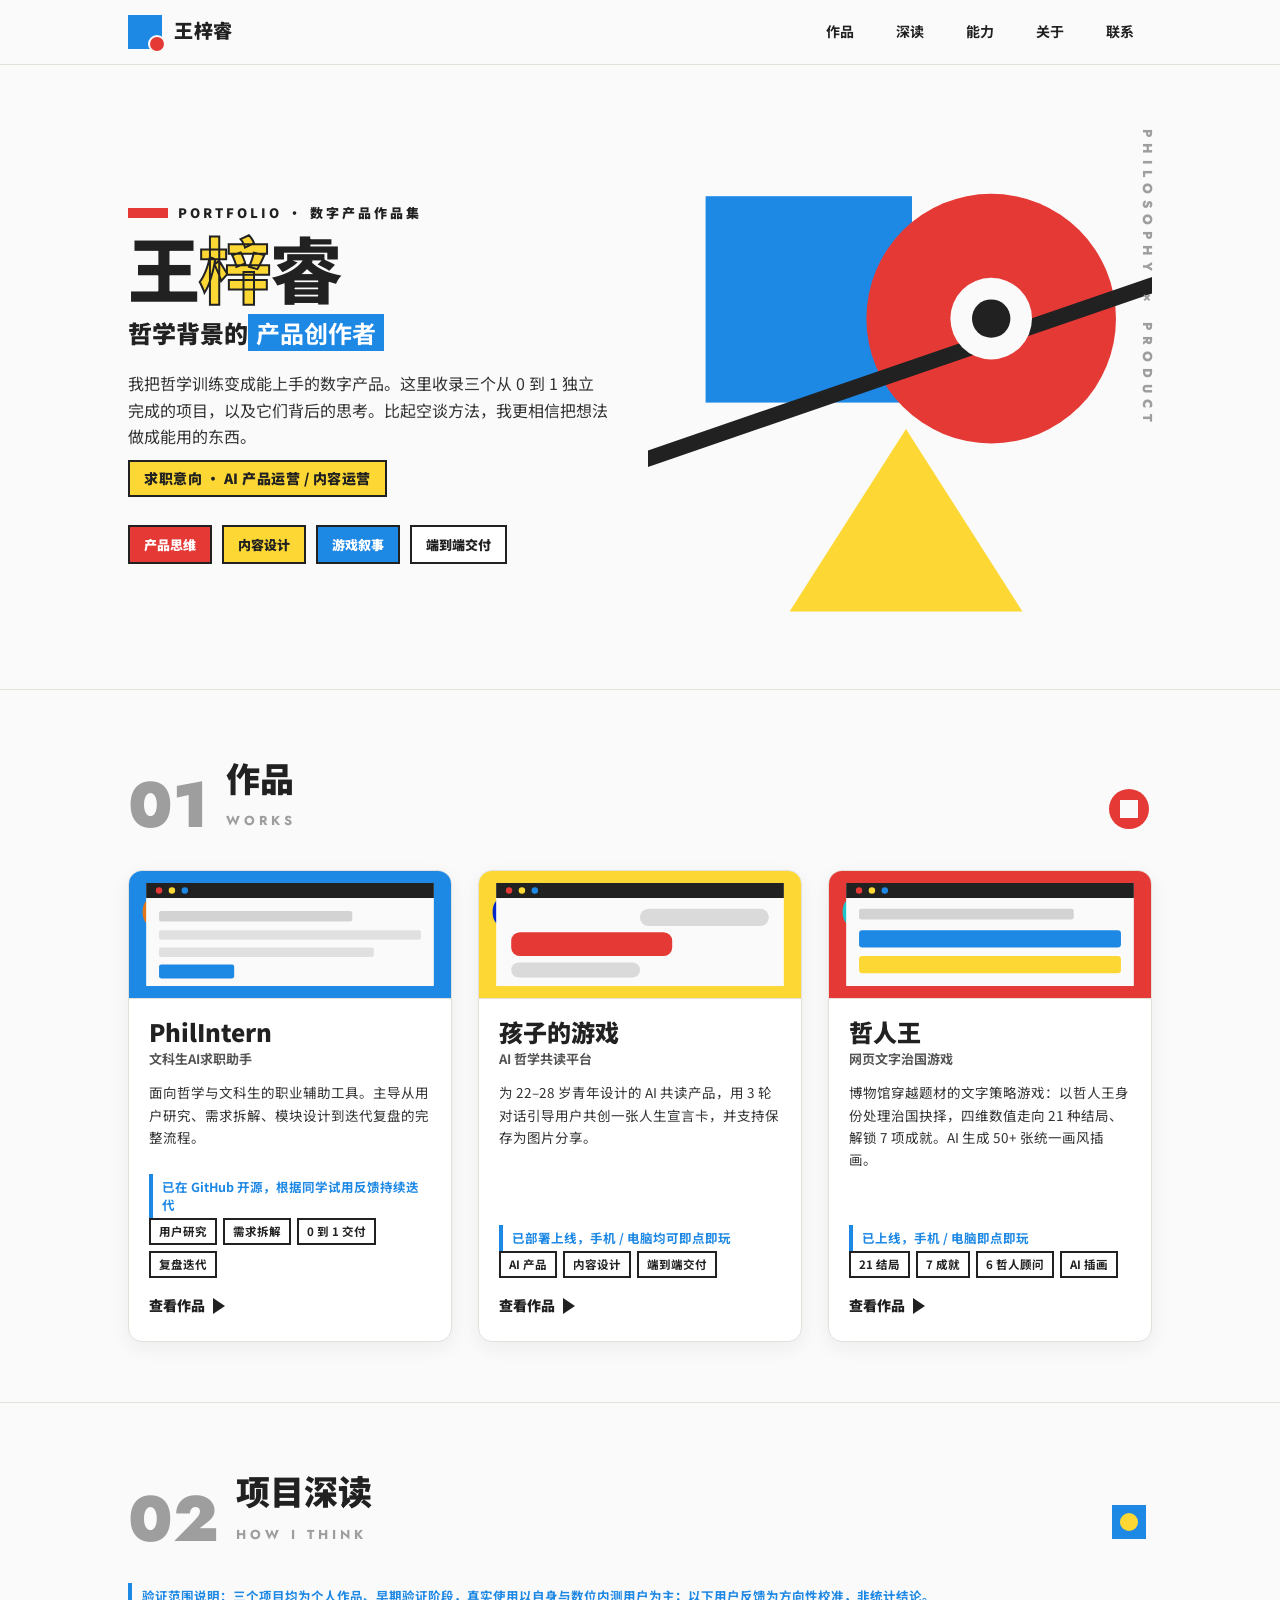
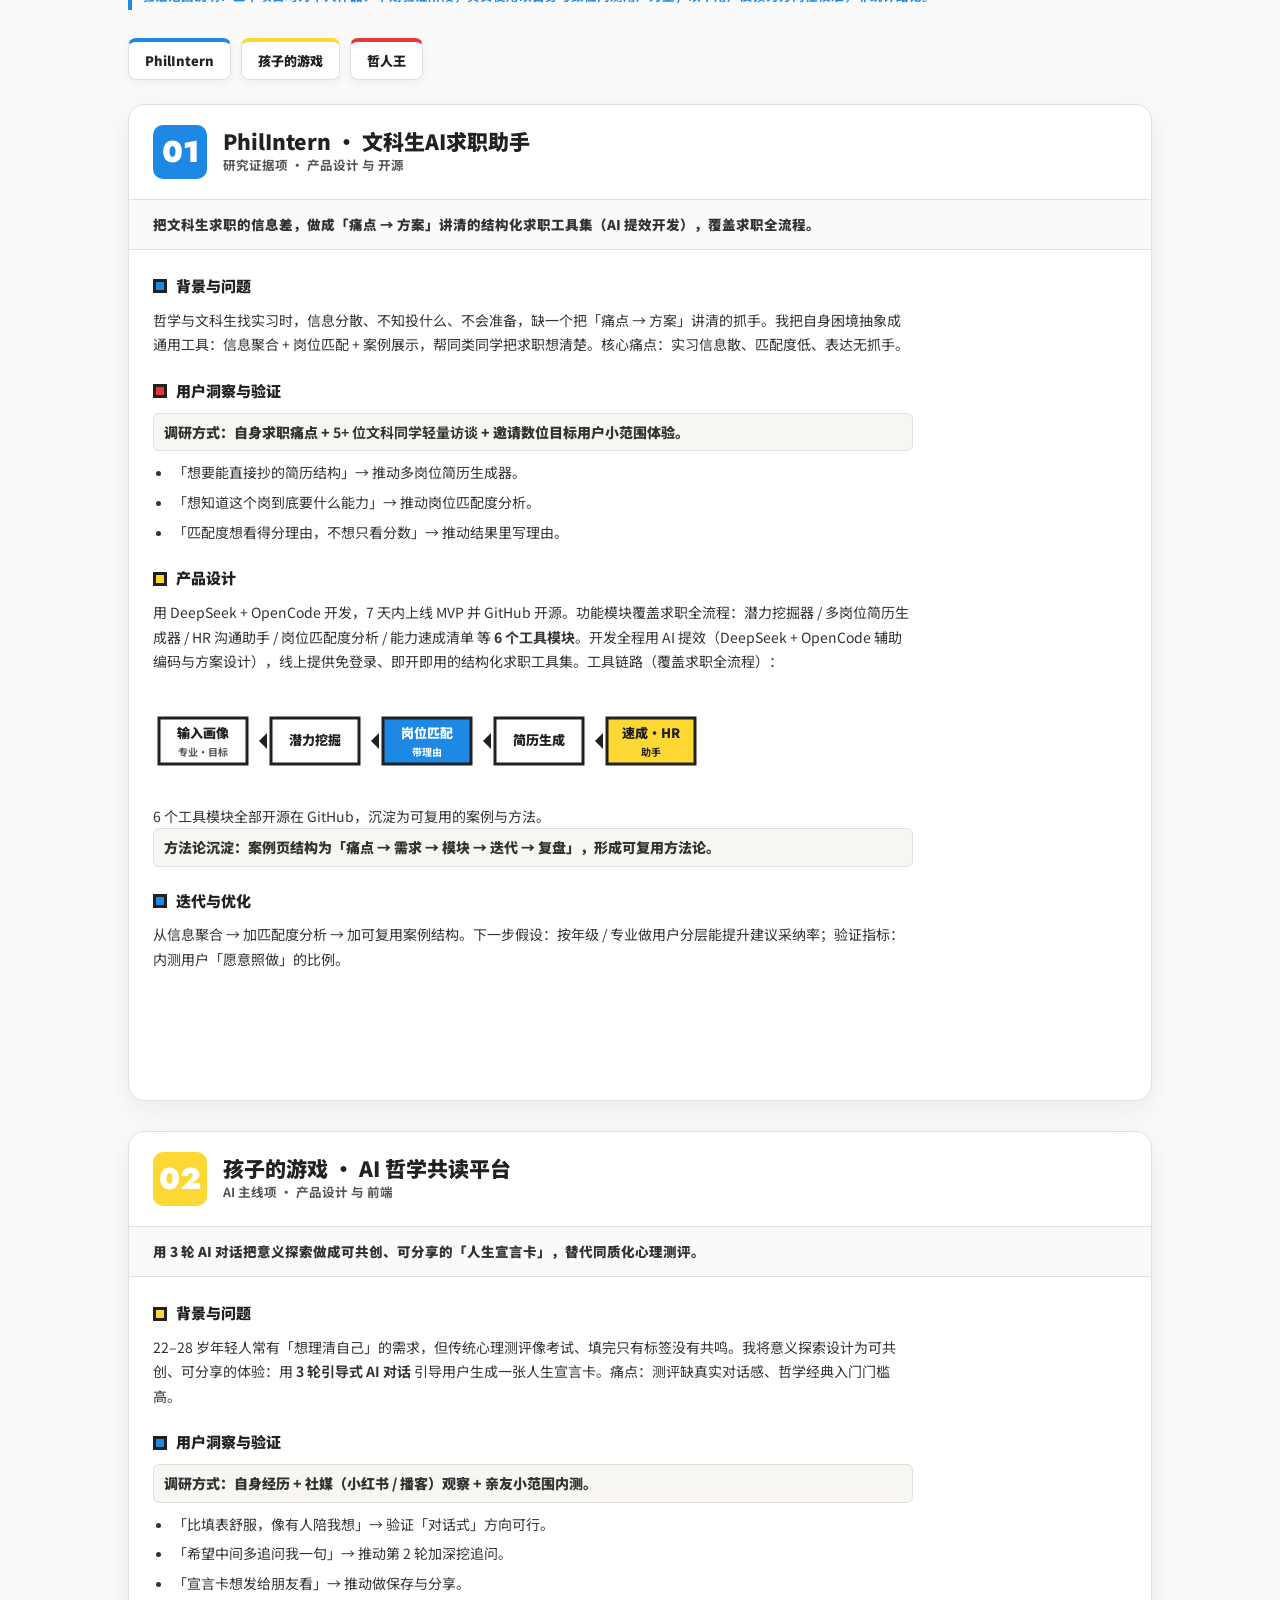
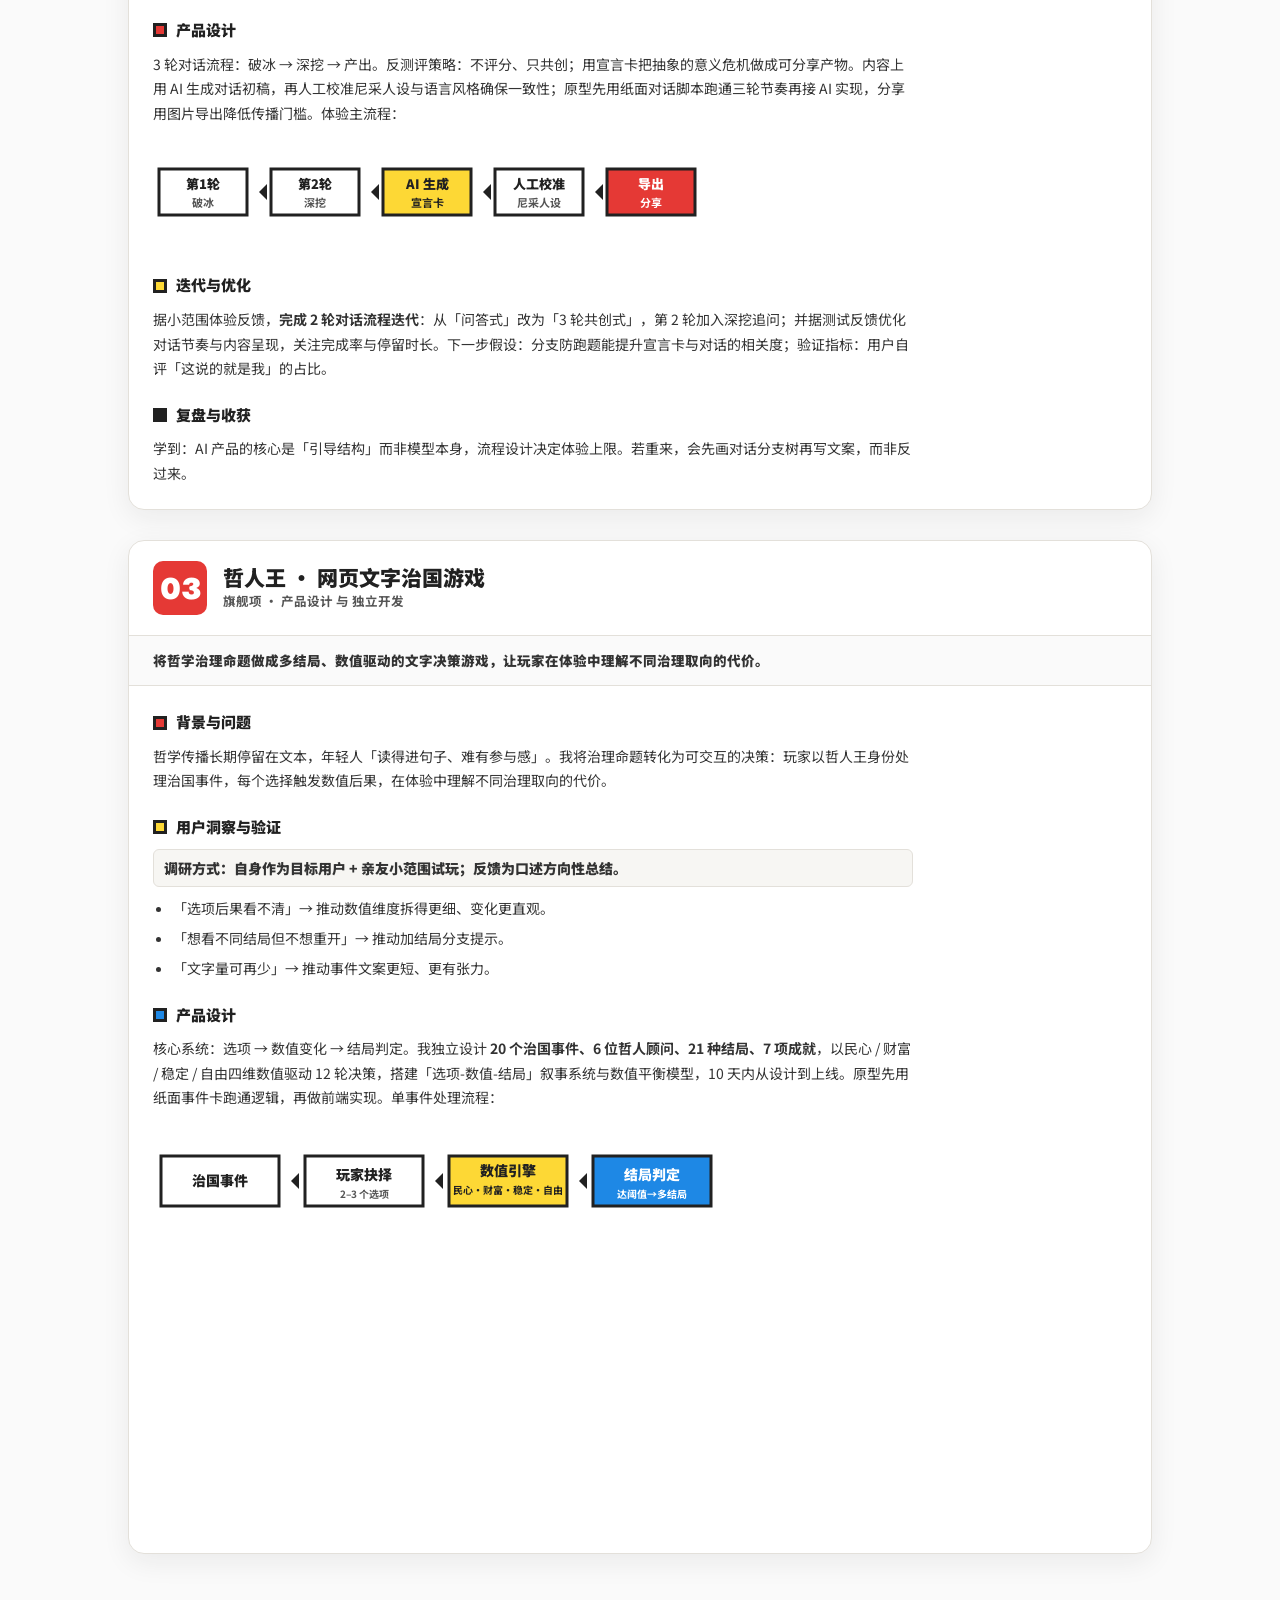
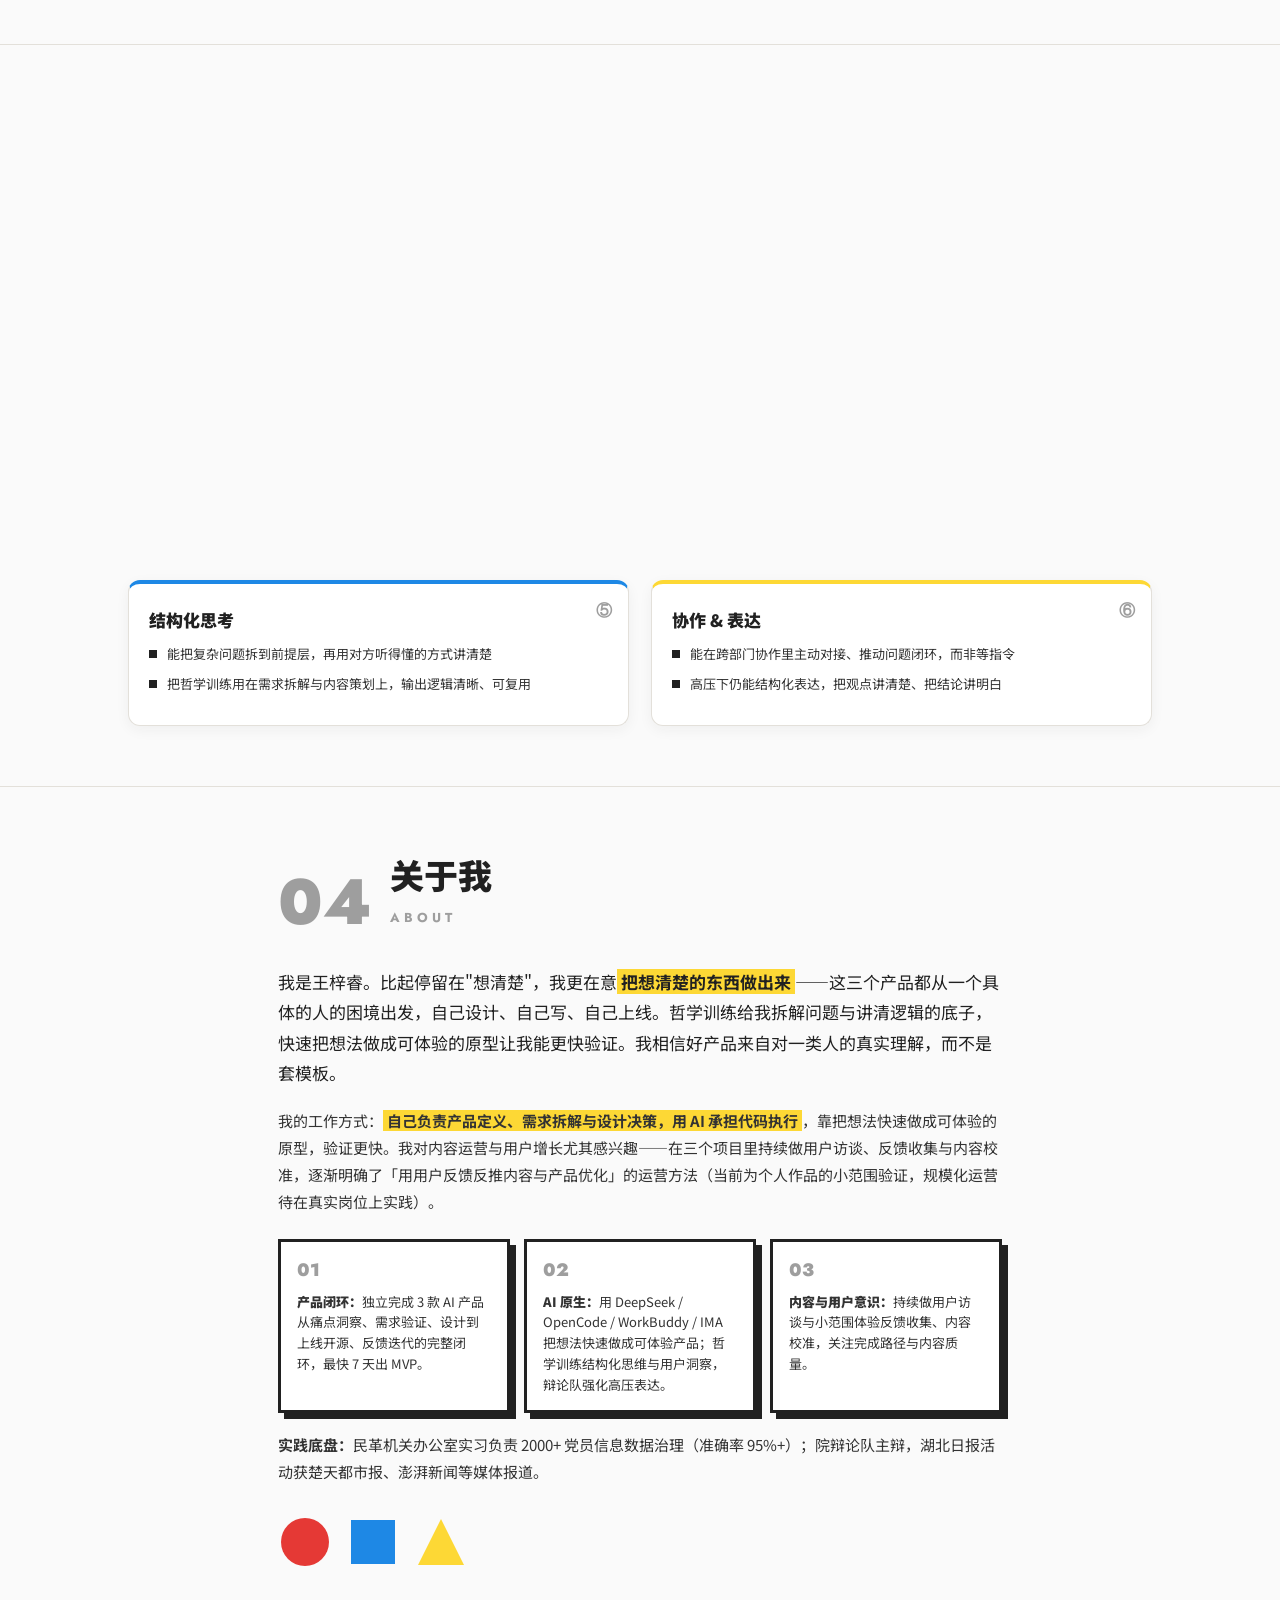
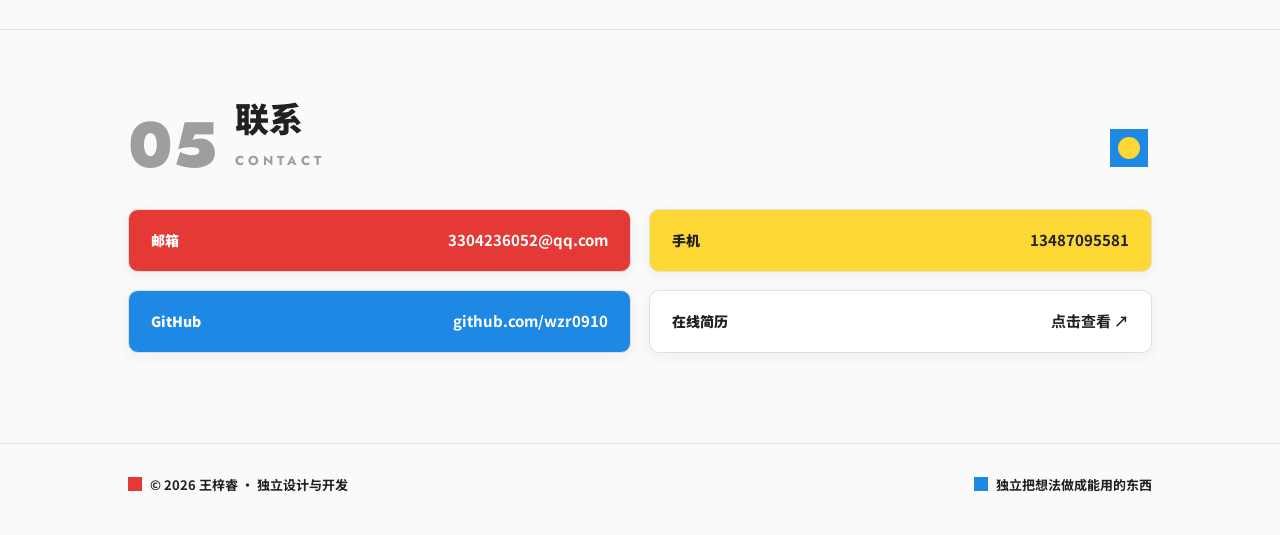
==== commit 3f8e650e: "fix: reveal/demo/tilt 选择器 works->#works, caps->#caps" ====
--- a/index.html
+++ b/index.html
@@ -714,7 +714,7 @@
       bar.id = 'progress';
       document.body.appendChild(bar);
 
-      var revealSel = '.hero-text, .sec > .wrap > .sec-head, .works .grid > .card, .caps .grid-caps > .cap, .deep .deep-nav, .deep .note, .deep .case, .deep .case .blk, .about > p, .about > .about-2, .about > .adv-grid, .about > .acc, .crows .crow';
+      var revealSel = '.hero-text, .sec > .wrap > .sec-head, #works .grid > .card, #caps .grid-caps > .cap, .deep .deep-nav, .deep .note, .deep .case, .deep .case .blk, .about > p, .about > .about-2, .about > .adv-grid, .about > .acc, .crows .crow';
       var targets = document.querySelectorAll(revealSel);
       Array.prototype.forEach.call(targets, function(el){
         el.classList.add('reveal');
@@ -751,7 +751,7 @@
 
     /* ---- 3D 跟手 ---- */
     if (!reduced) {
-      Array.prototype.forEach.call(document.querySelectorAll('.works .grid .card, .caps .grid-caps .cap'), function(el){
+      Array.prototype.forEach.call(document.querySelectorAll('#works .grid .card, #caps .grid-caps .cap'), function(el){
         el.addEventListener('mousemove', function(e){
           var r = el.getBoundingClientRect();
           var x = (e.clientX - r.left) / r.width - .5;
@@ -825,7 +825,7 @@
         { type: 'typing', ttl: 'AI 哲学共读 · 3 轮对话', text: '重要的不是答案，而是提问。' },
         { type: 'bars', ttl: '四维数值实时变化', items: [['民心', 82], ['财富', 64], ['稳定', 71], ['自由', 58]] }
       ];
-      Array.prototype.forEach.call(document.querySelectorAll('.works .grid .card'), function(card, i){
+      Array.prototype.forEach.call(document.querySelectorAll('#works .grid .card'), function(card, i){
         var cfg = demos[i];
         if (!cfg) return;
         var demo = document.createElement('div');
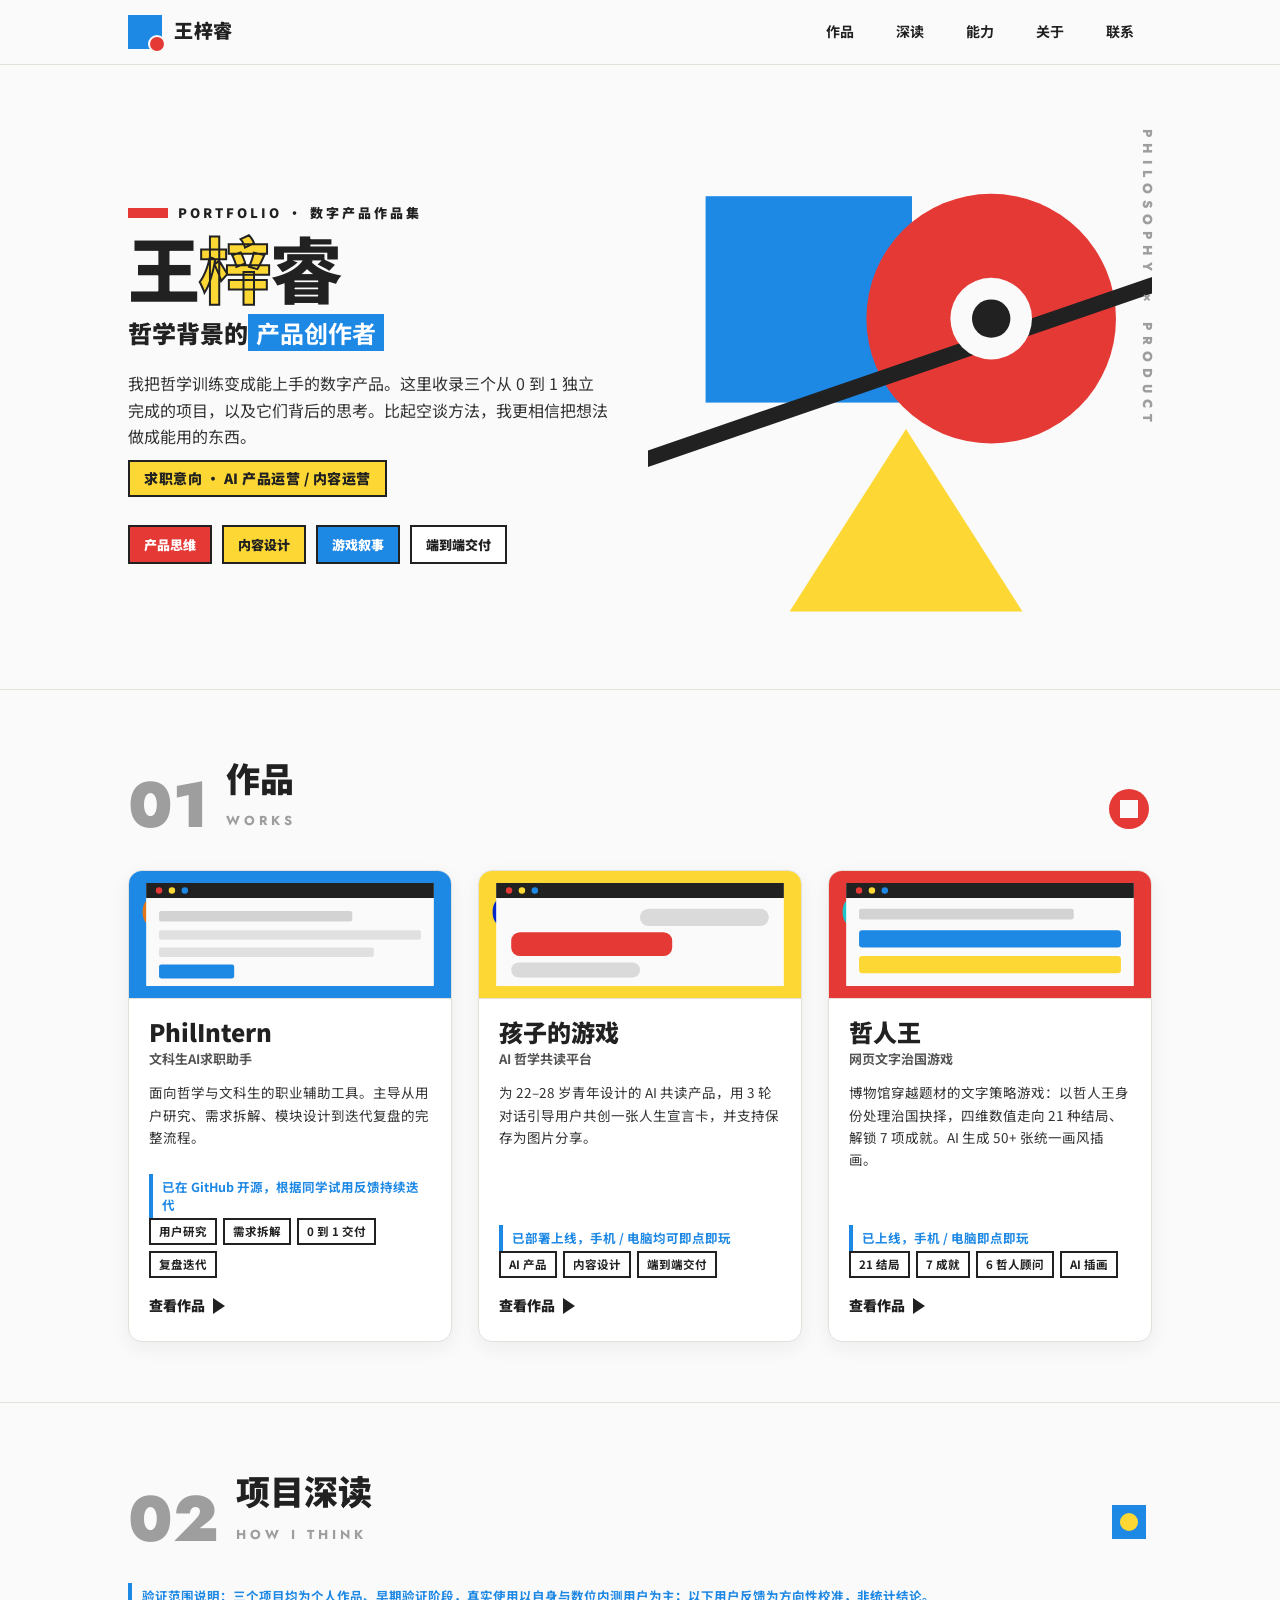
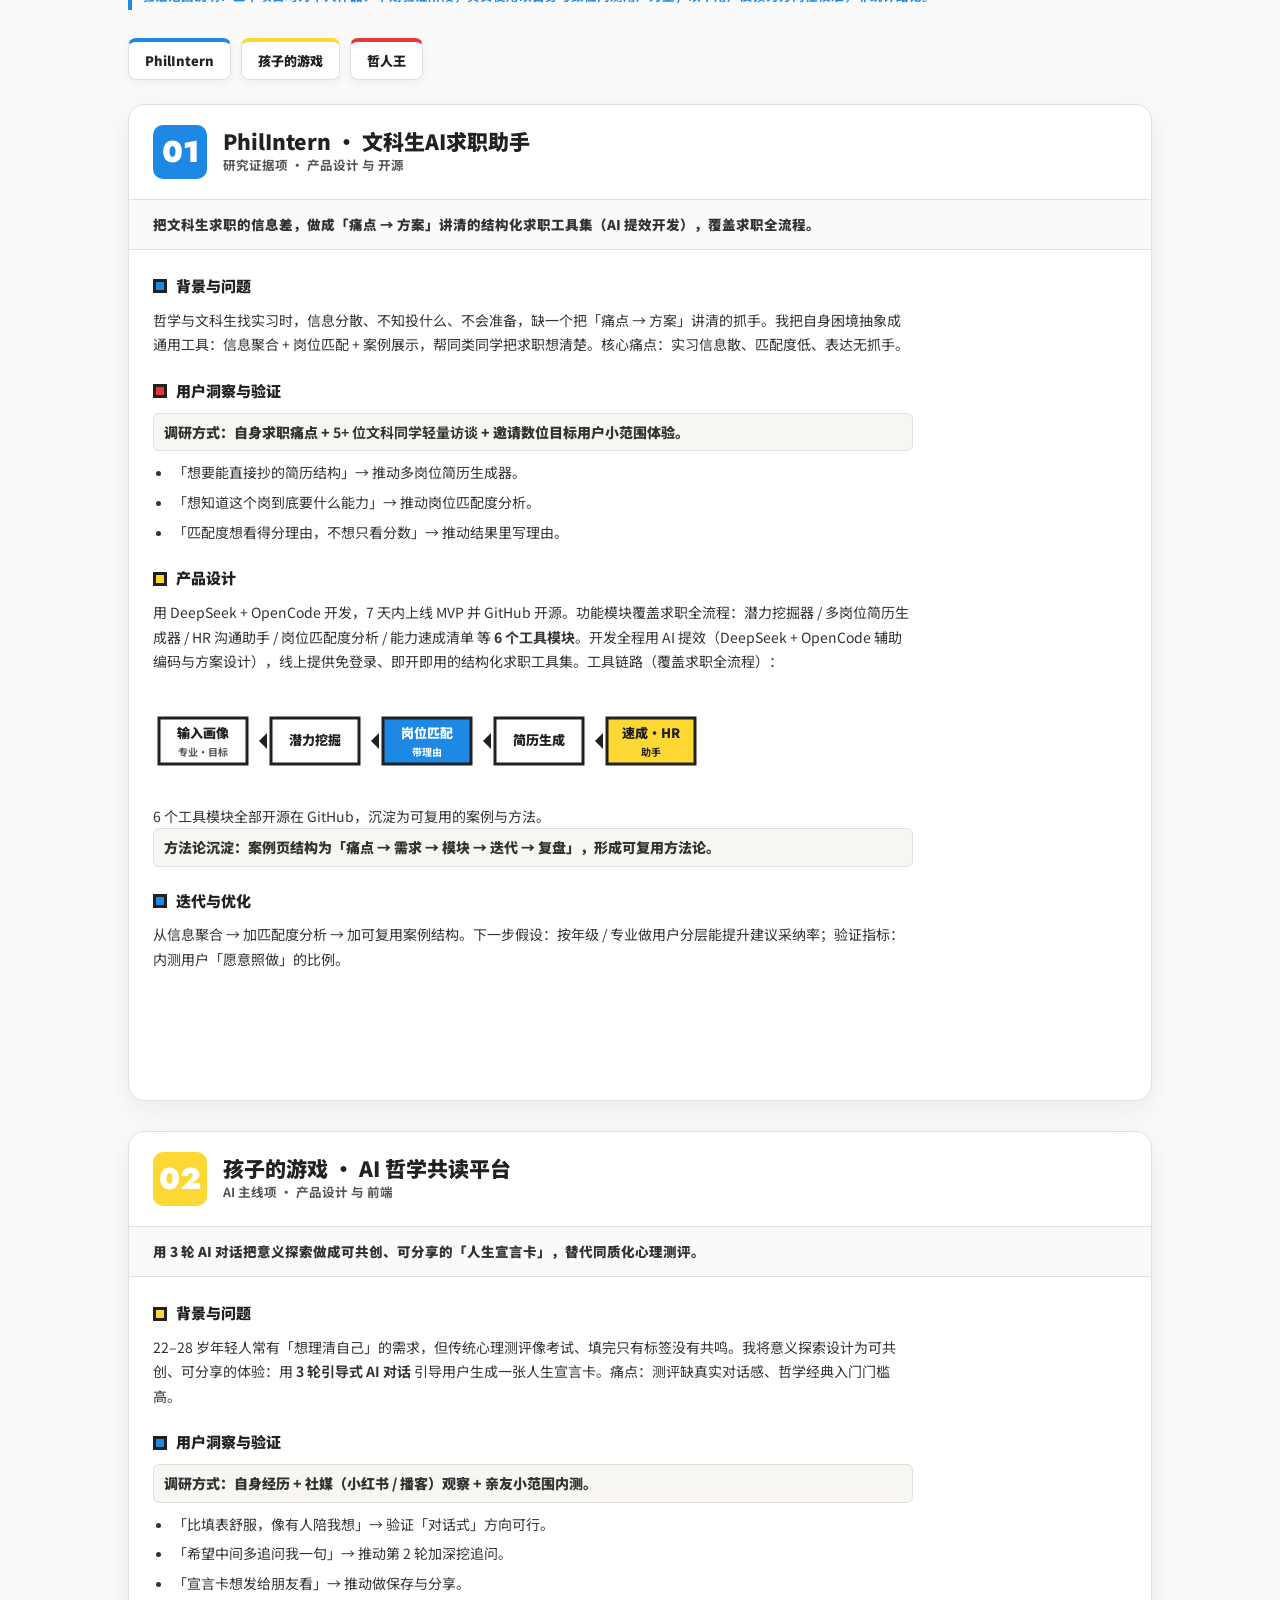
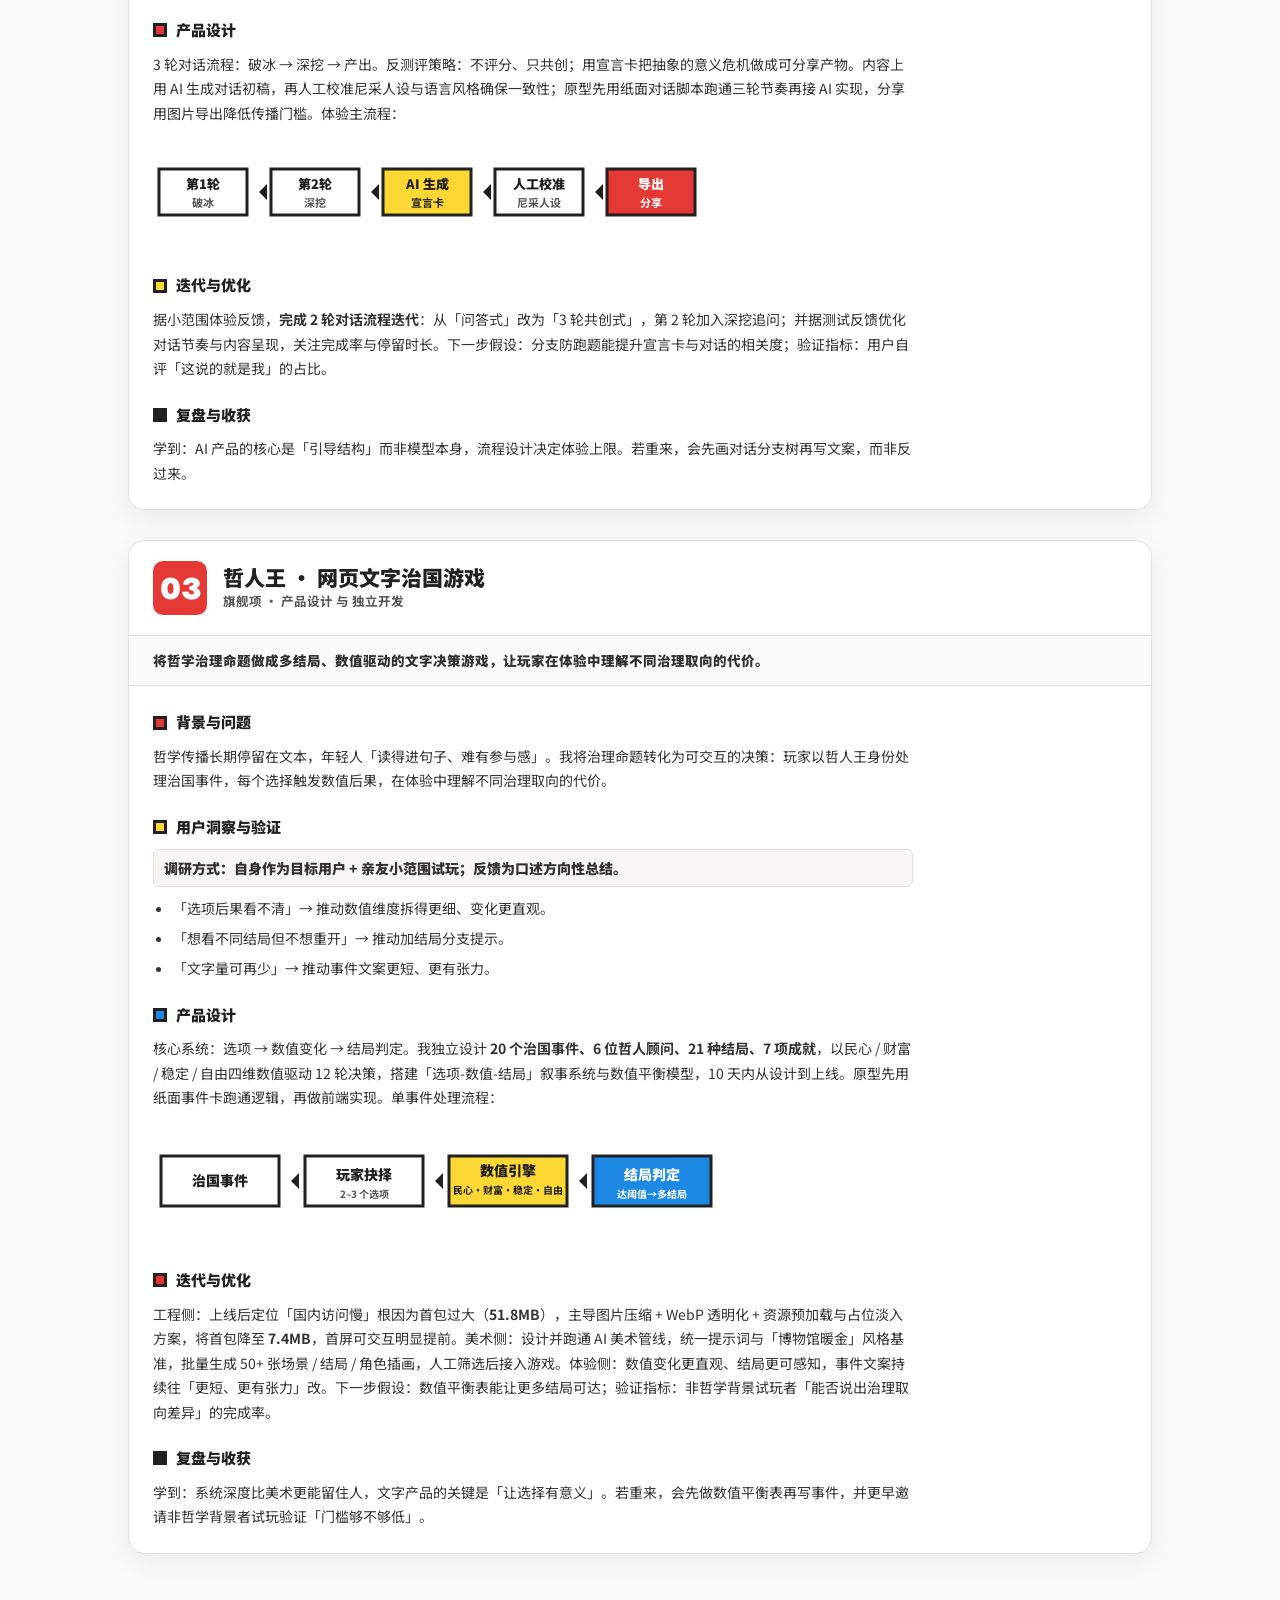
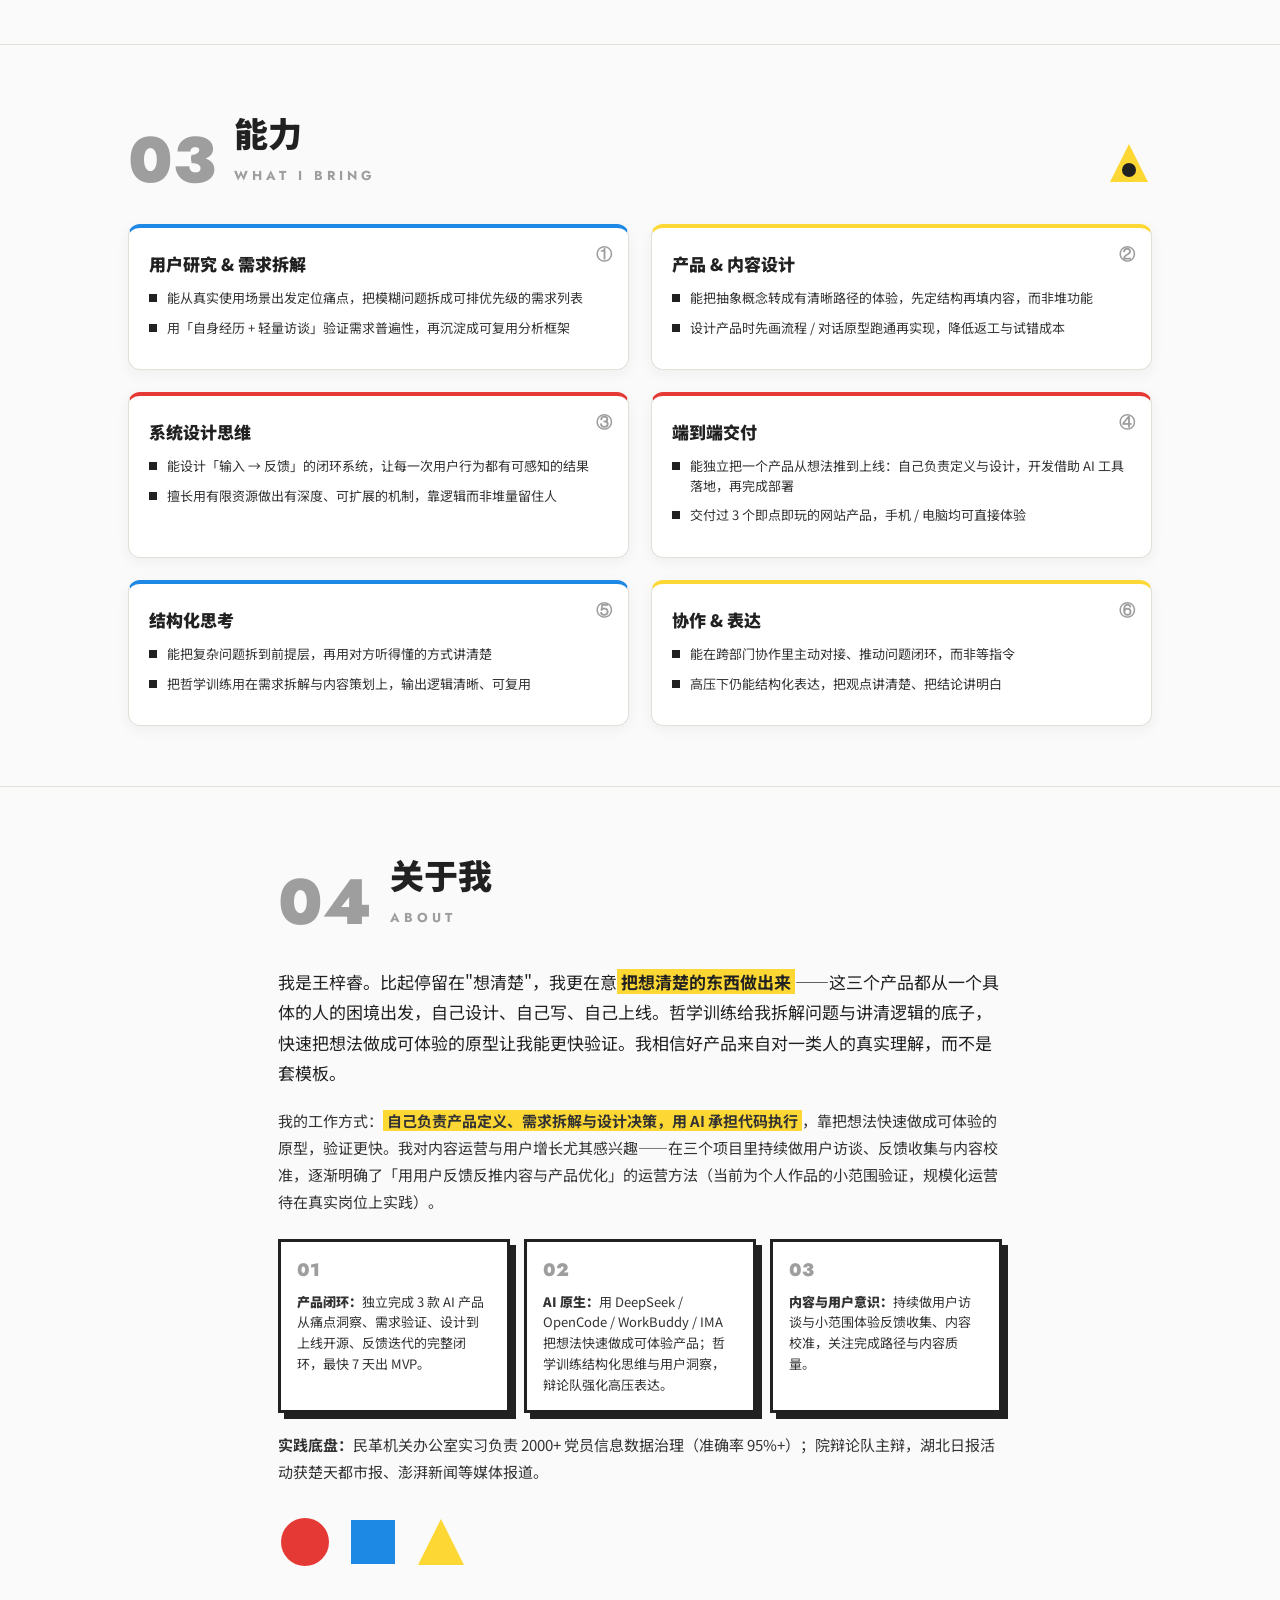
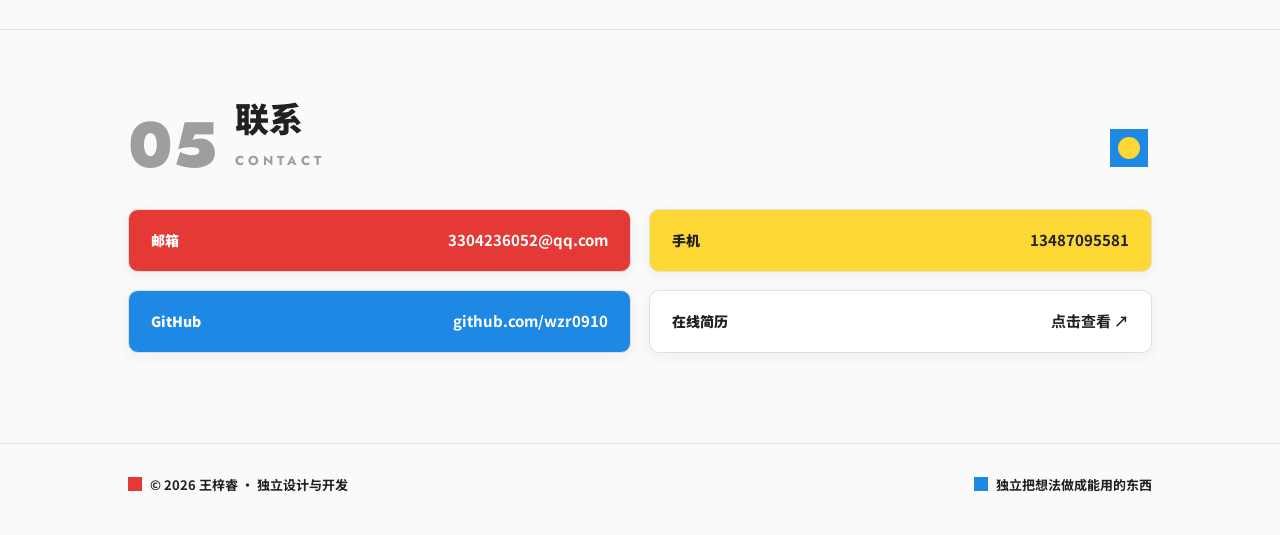
==== commit 03761dd7: "fix: 视差 transform 累积 bug(dataset.base 空串误判)" ====
--- a/index.html
+++ b/index.html
@@ -777,7 +777,7 @@
           for (var k in map){
             var el = art.querySelector('.' + k);
             if (!el) continue;
-            if (!el.dataset.base) el.dataset.base = el.getAttribute('transform') || '';
+            if (el.dataset.base === undefined) el.dataset.base = el.getAttribute('transform') || '';
             var tx = 'translate(' + (cx * map[k]).toFixed(1) + ' ' + (cy * map[k]).toFixed(1) + ')';
             el.setAttribute('transform', tx + (el.dataset.base ? ' ' + el.dataset.base : ''));
           }
